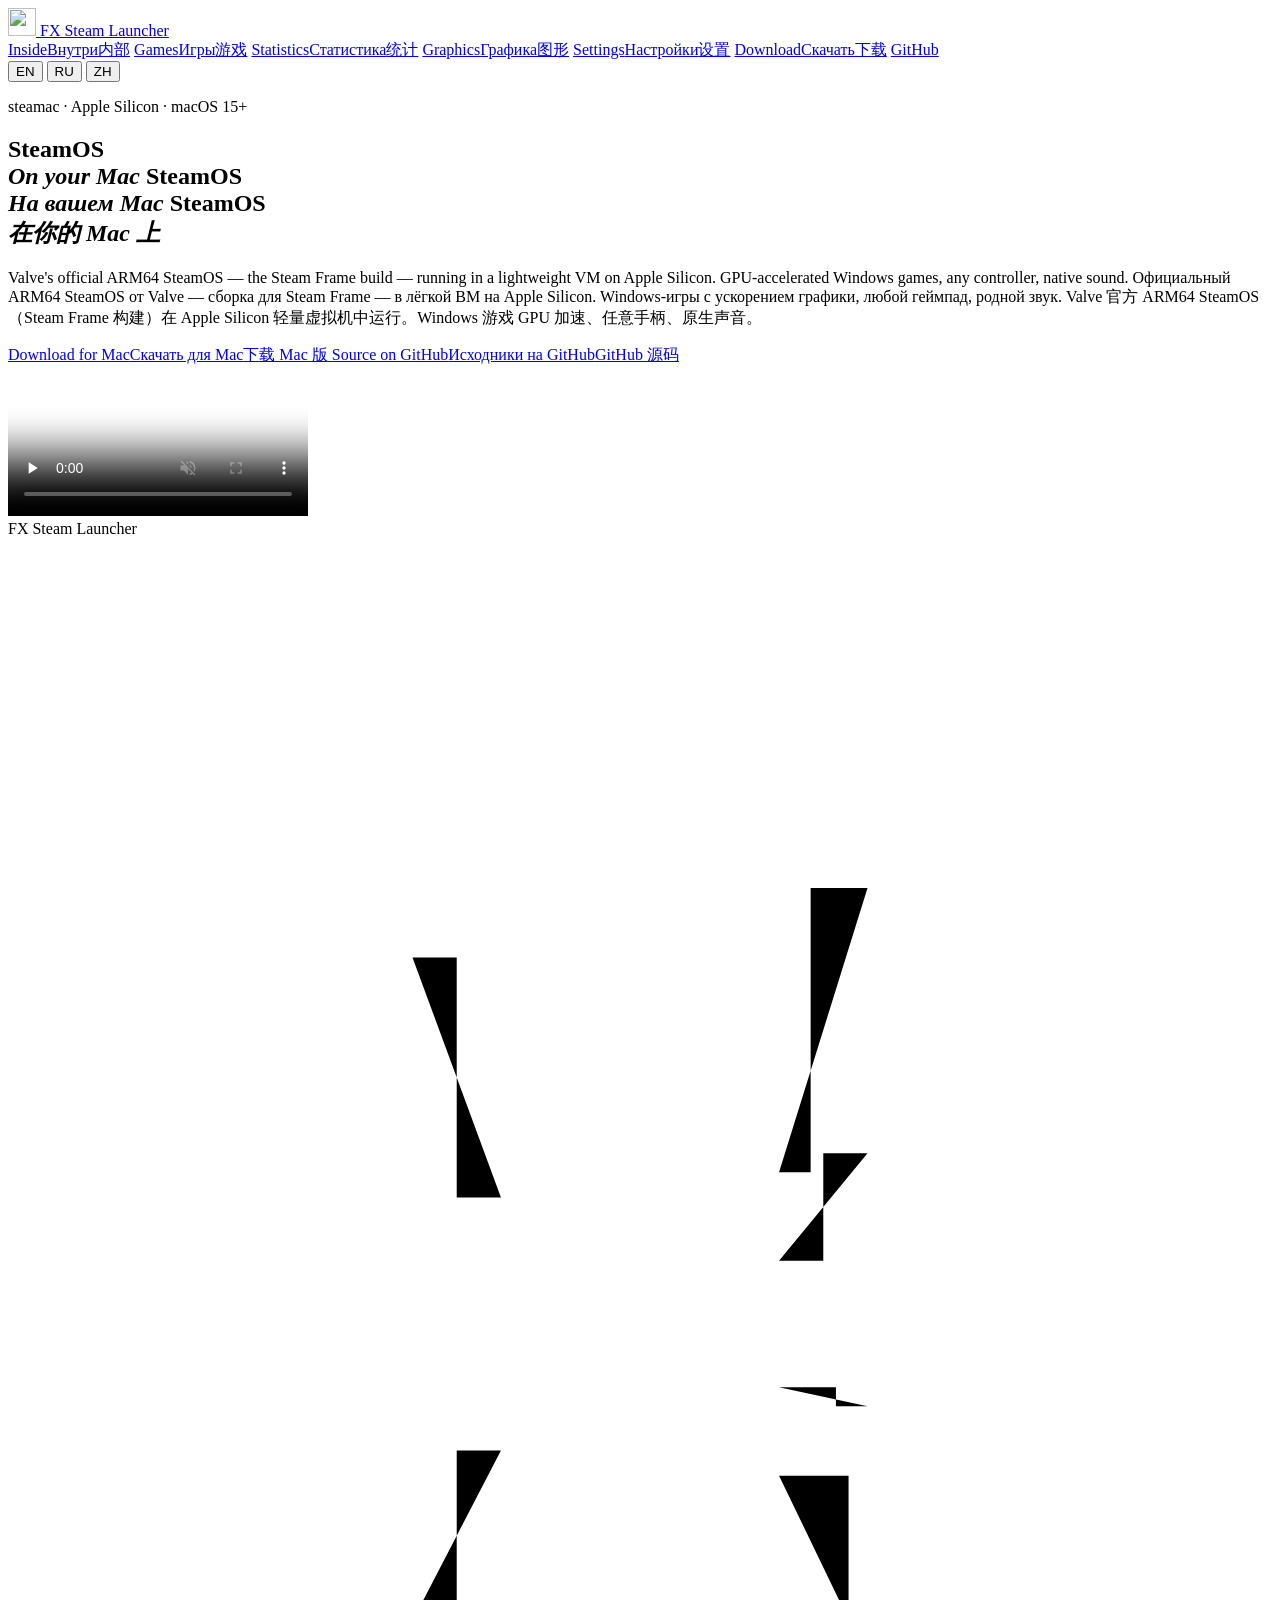
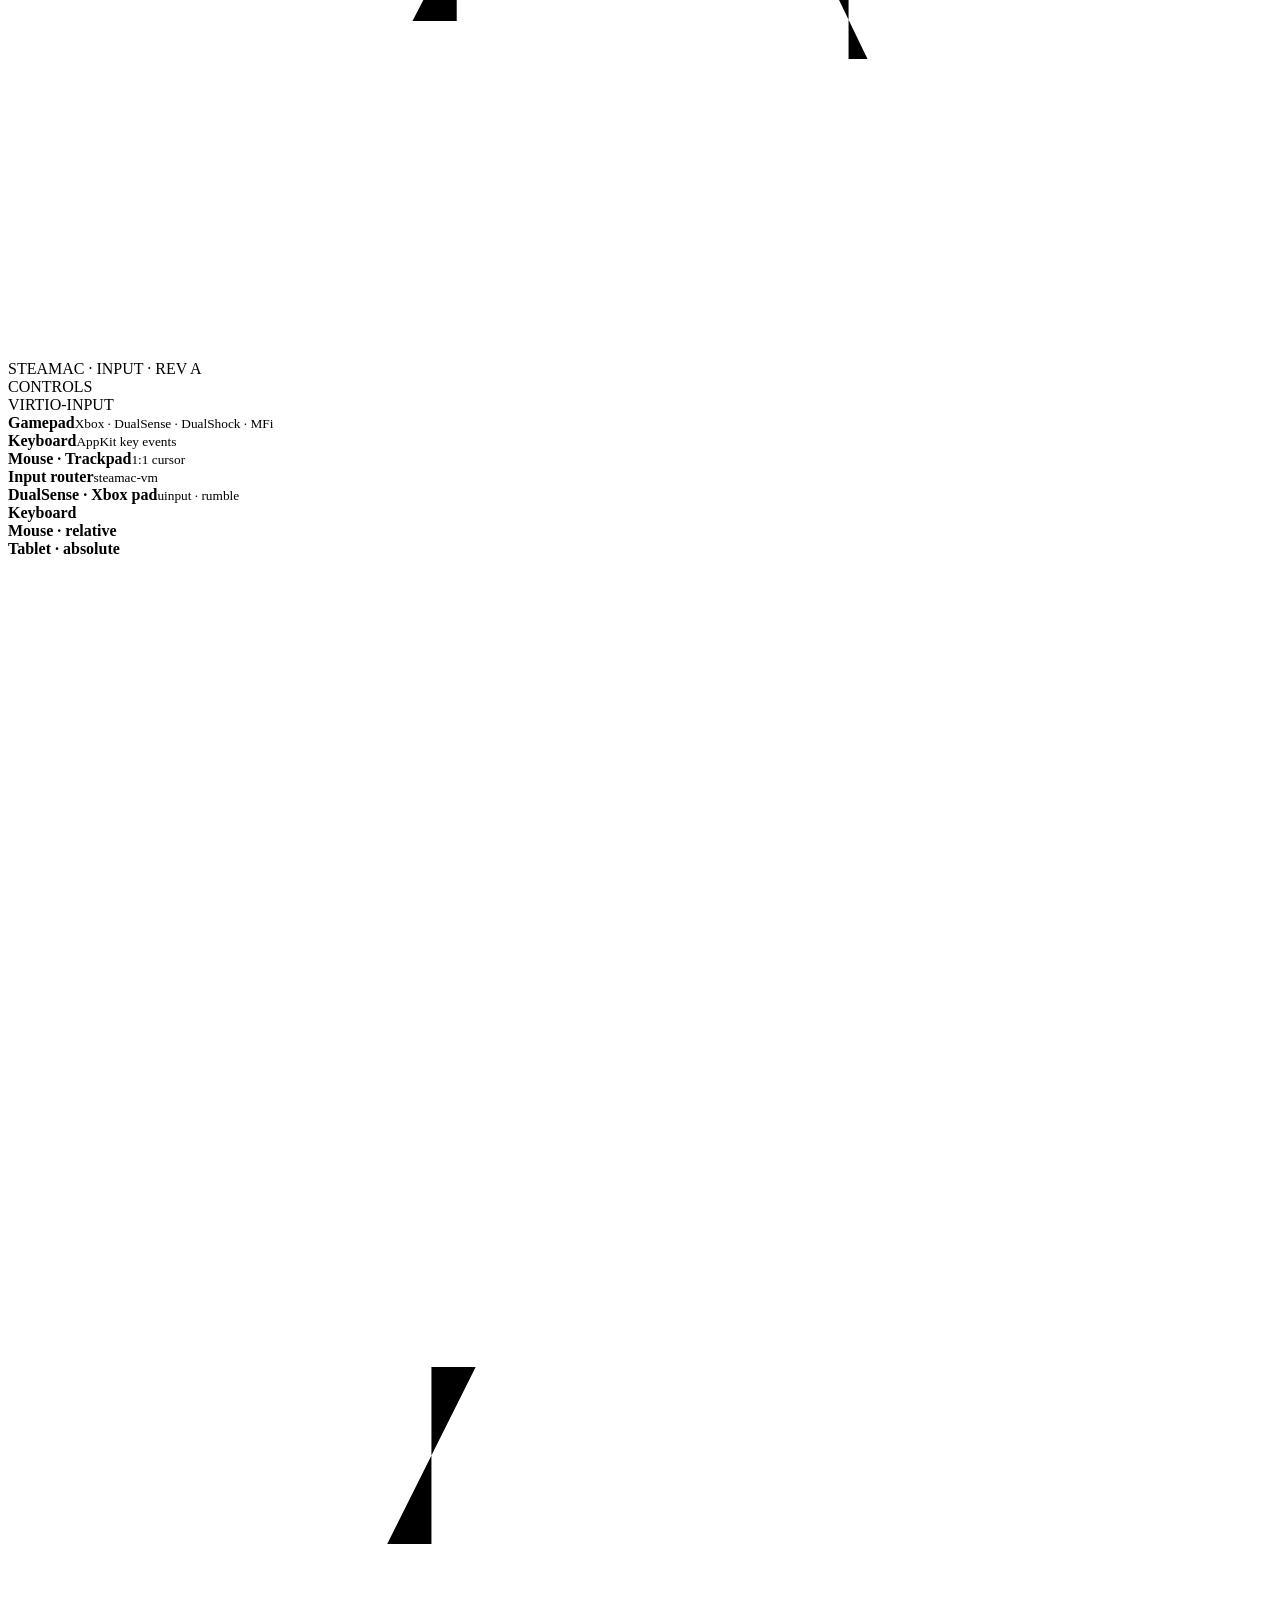
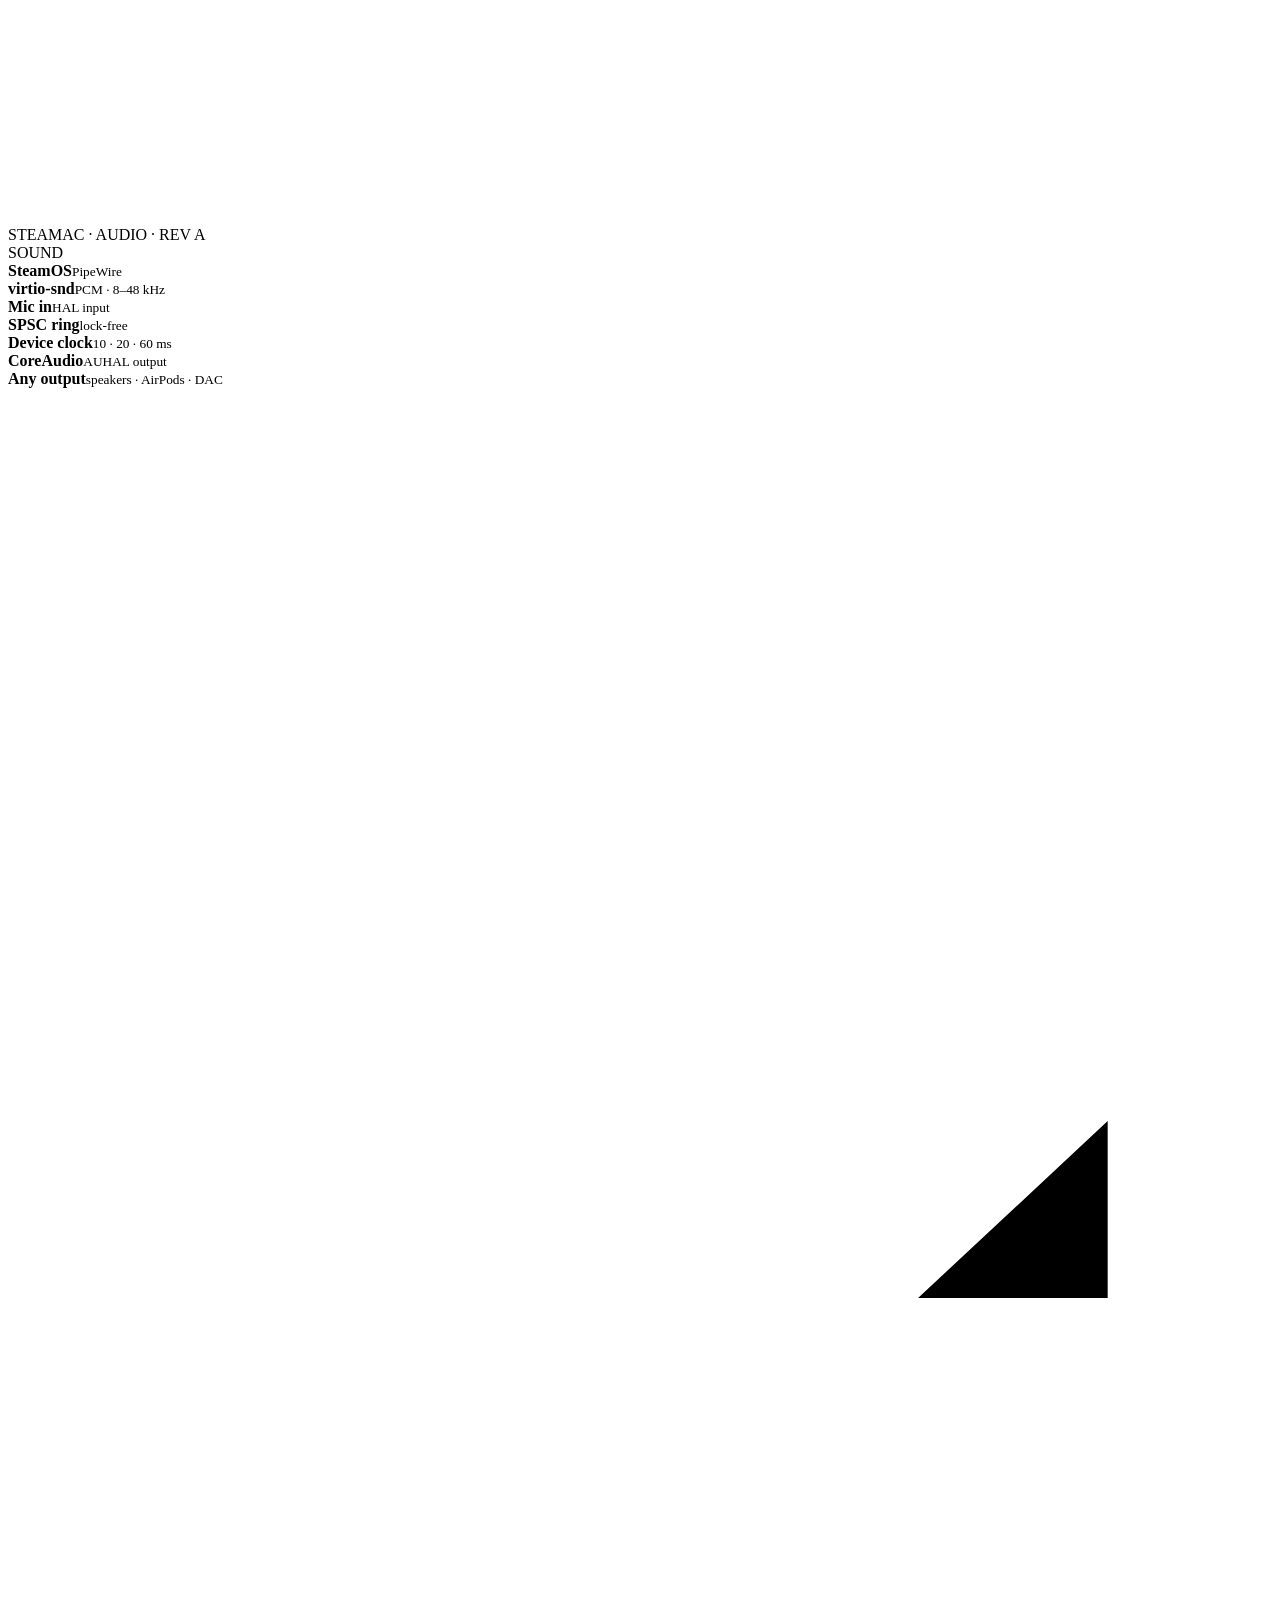
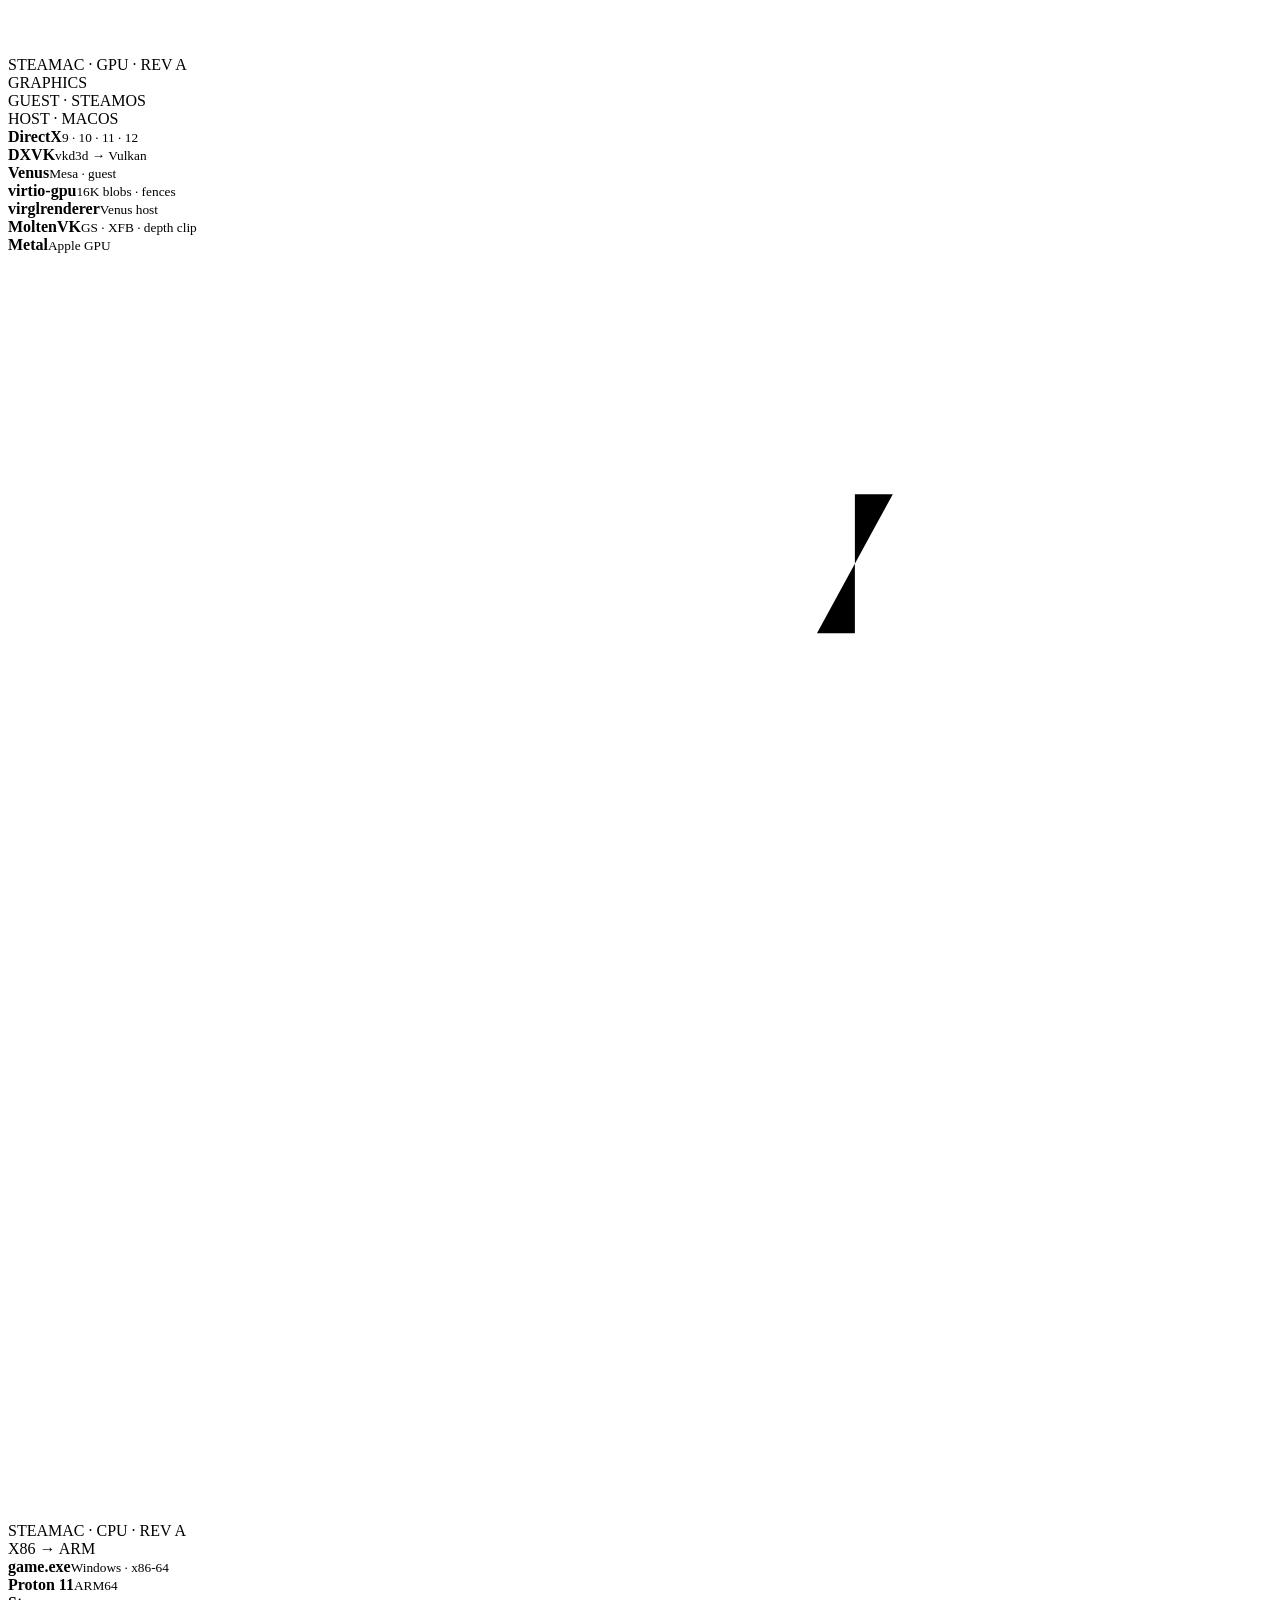
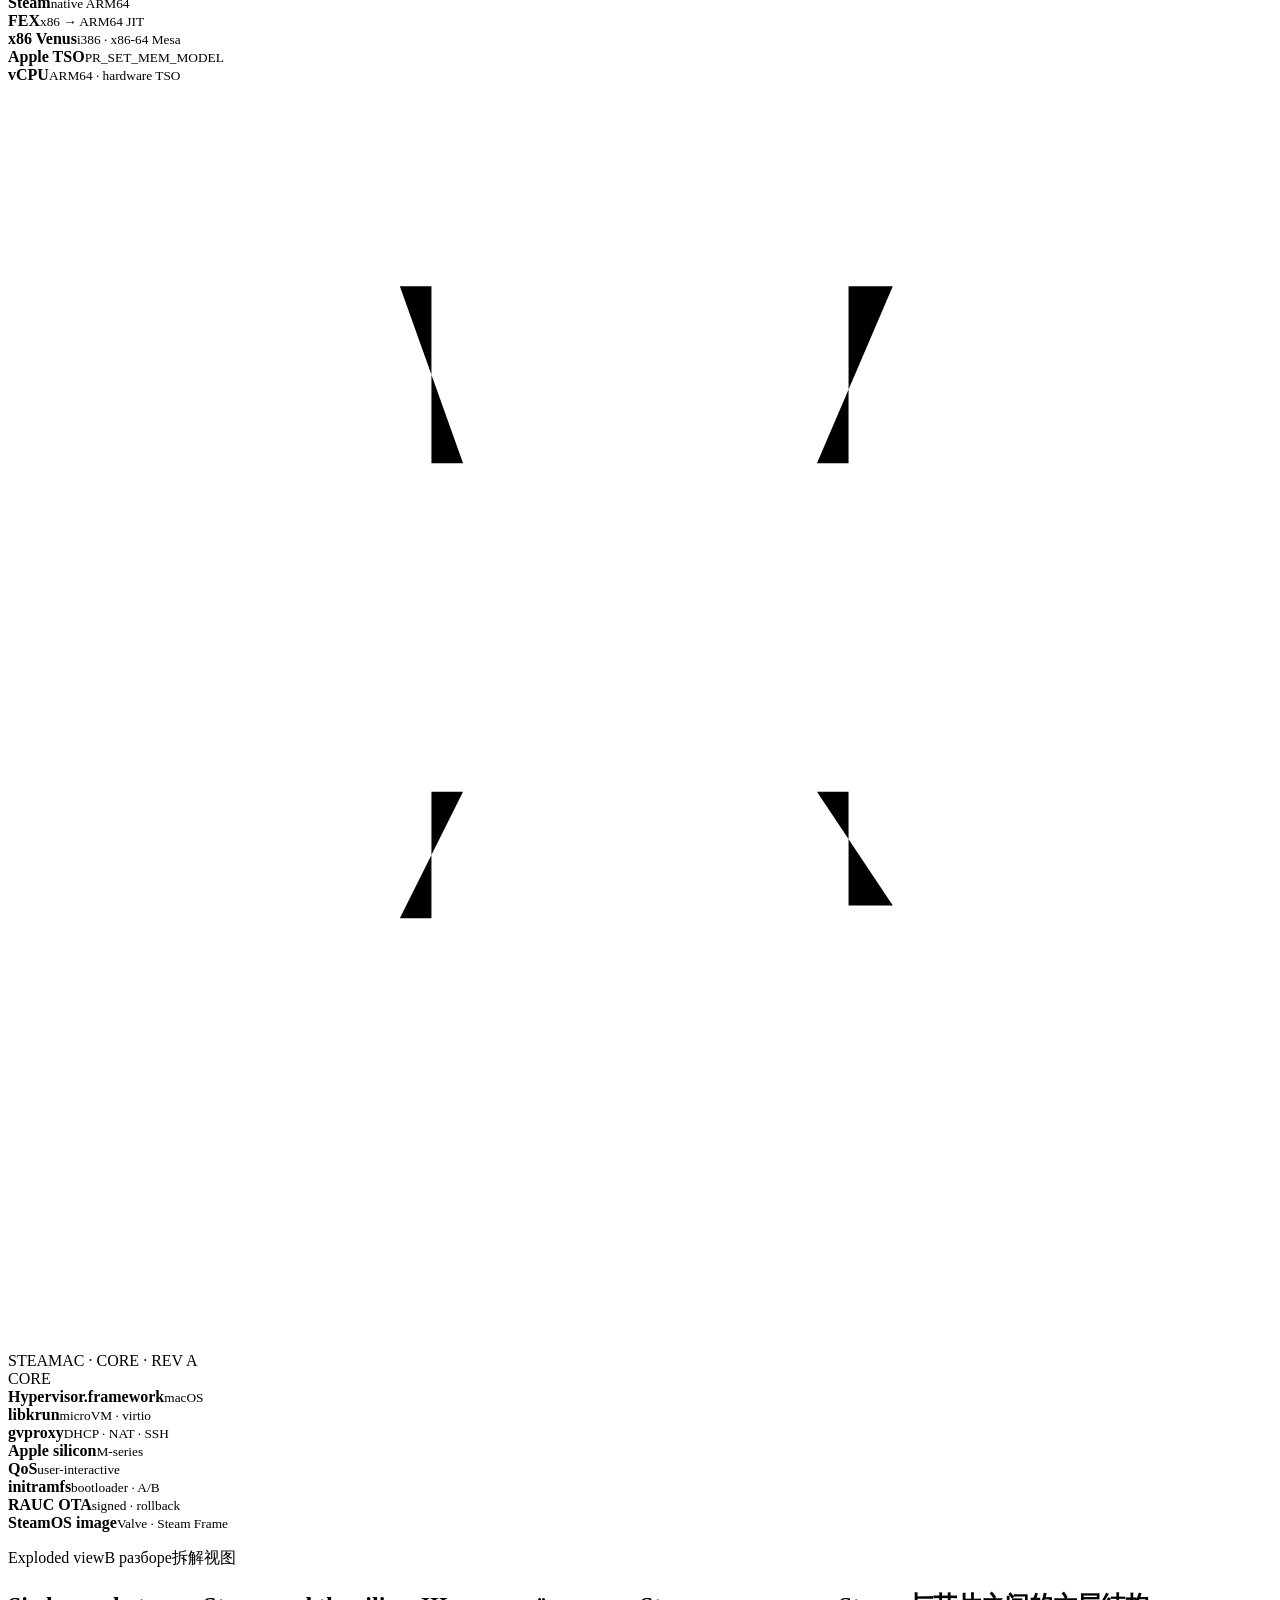
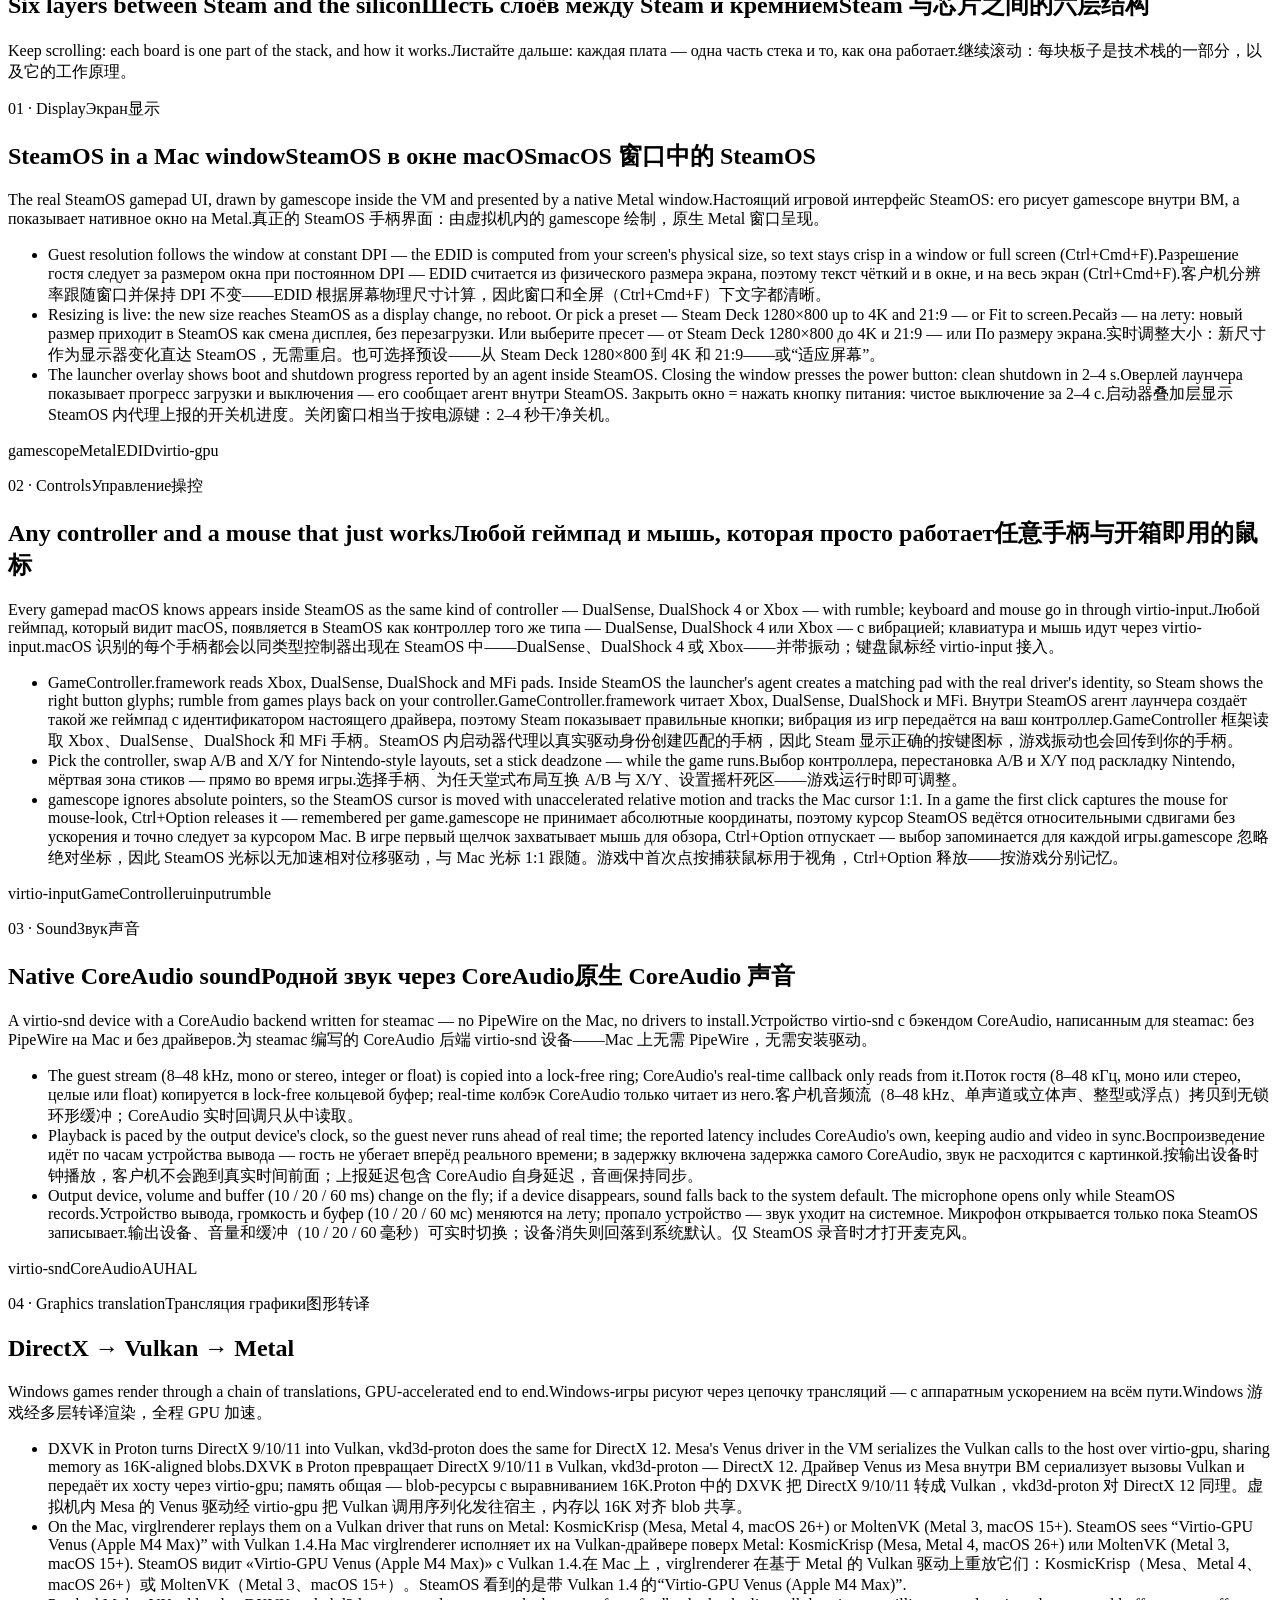
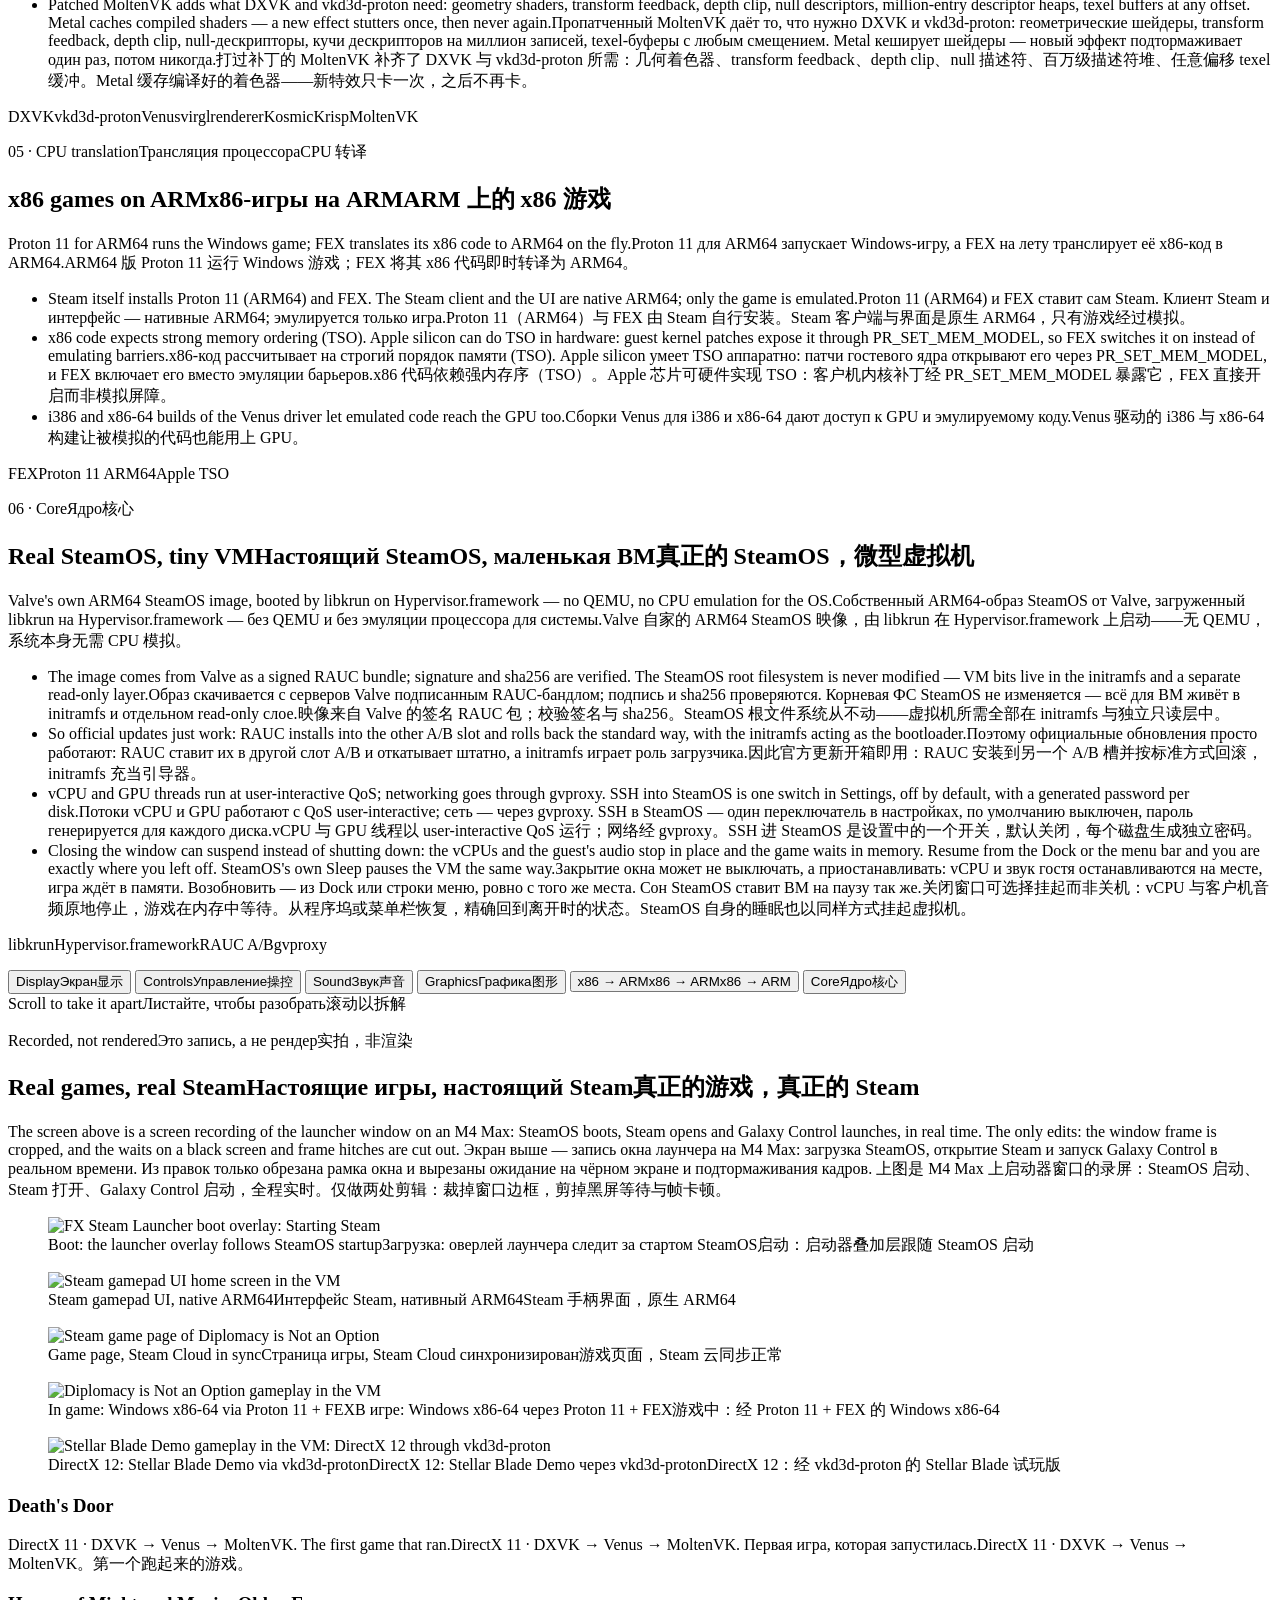
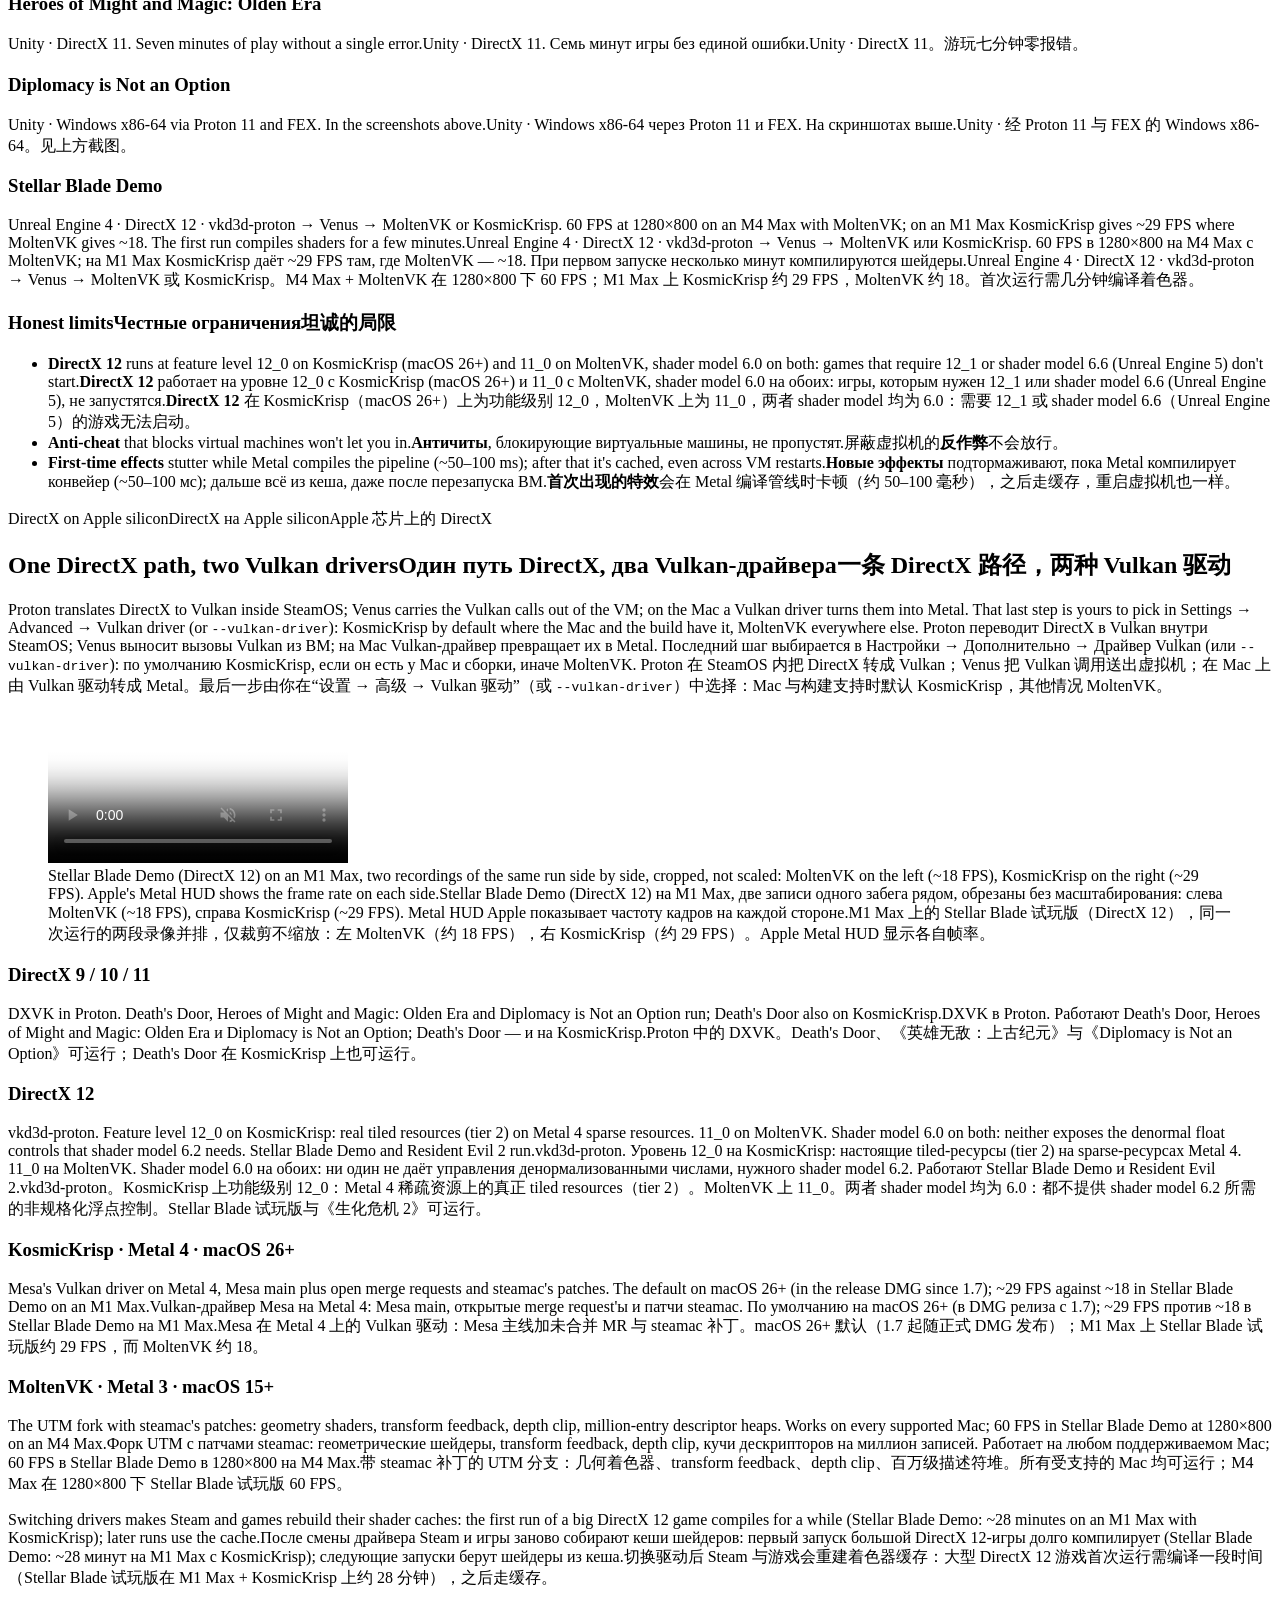
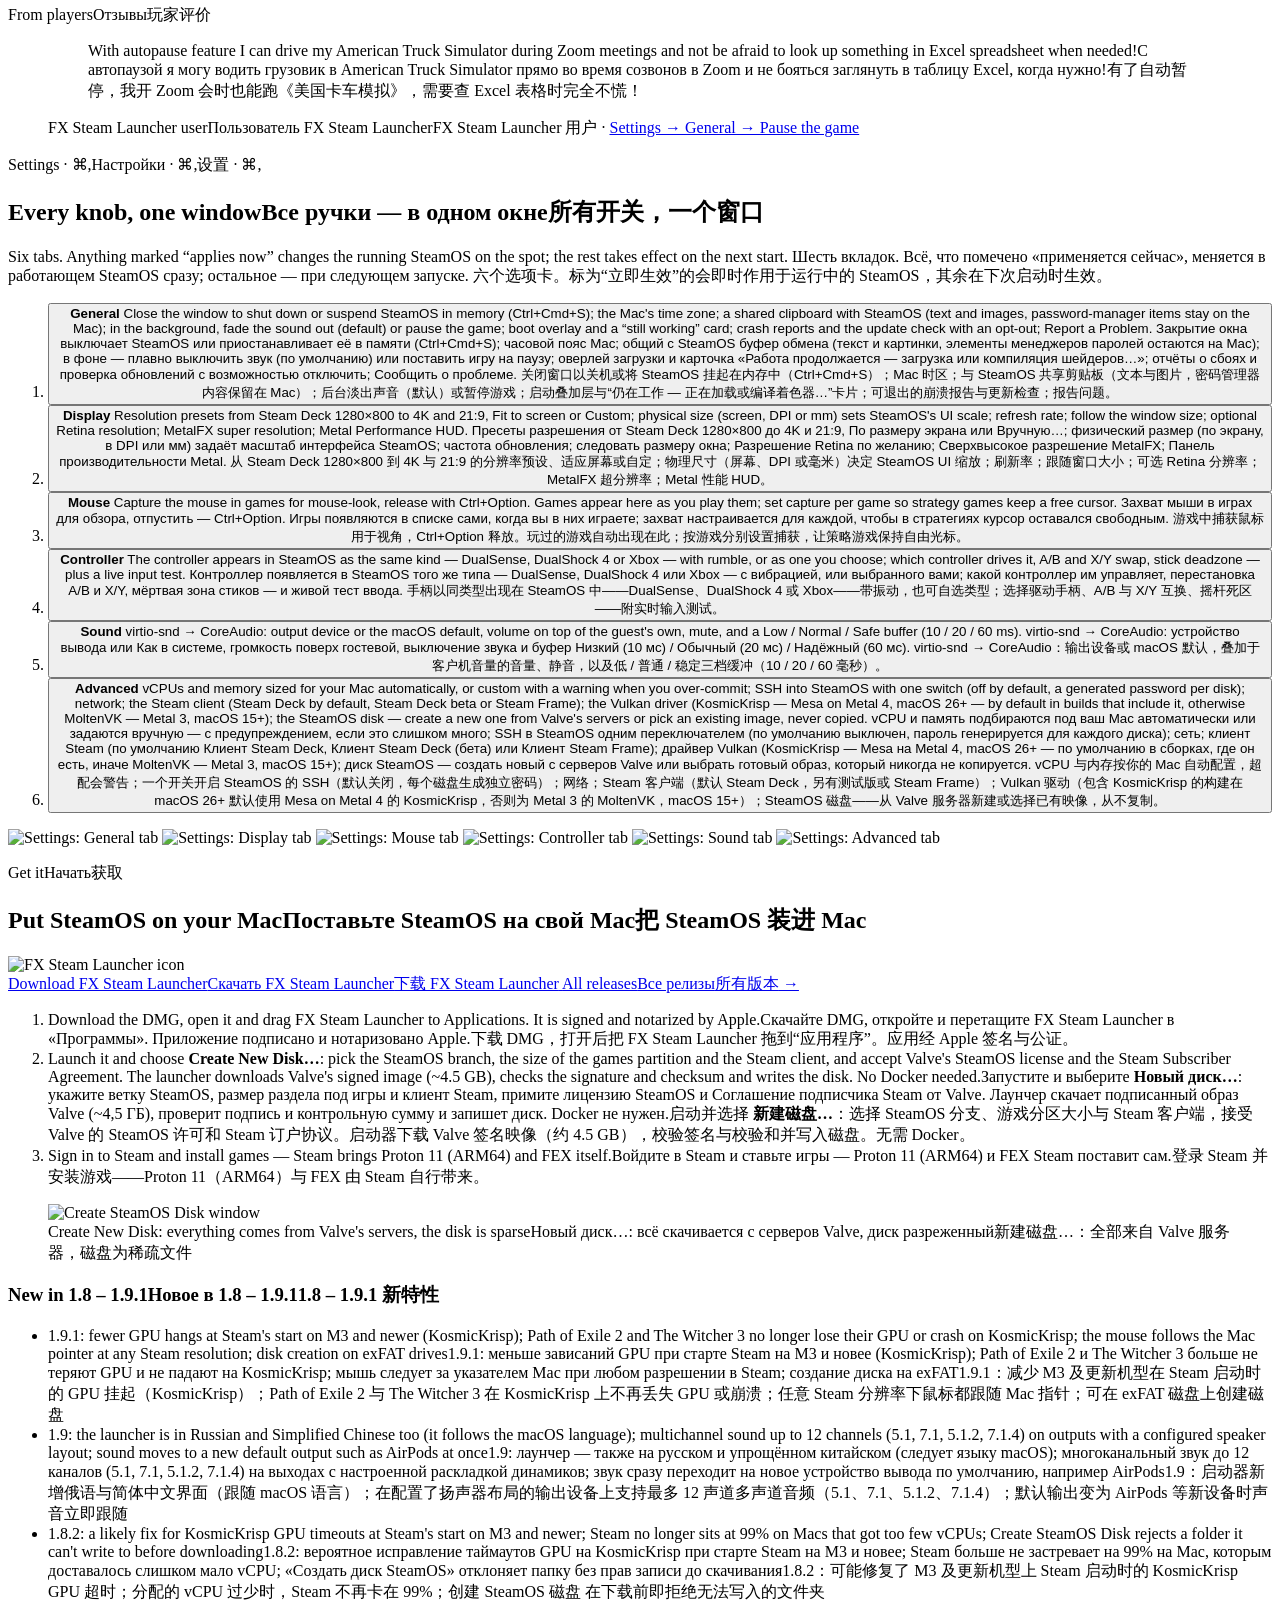
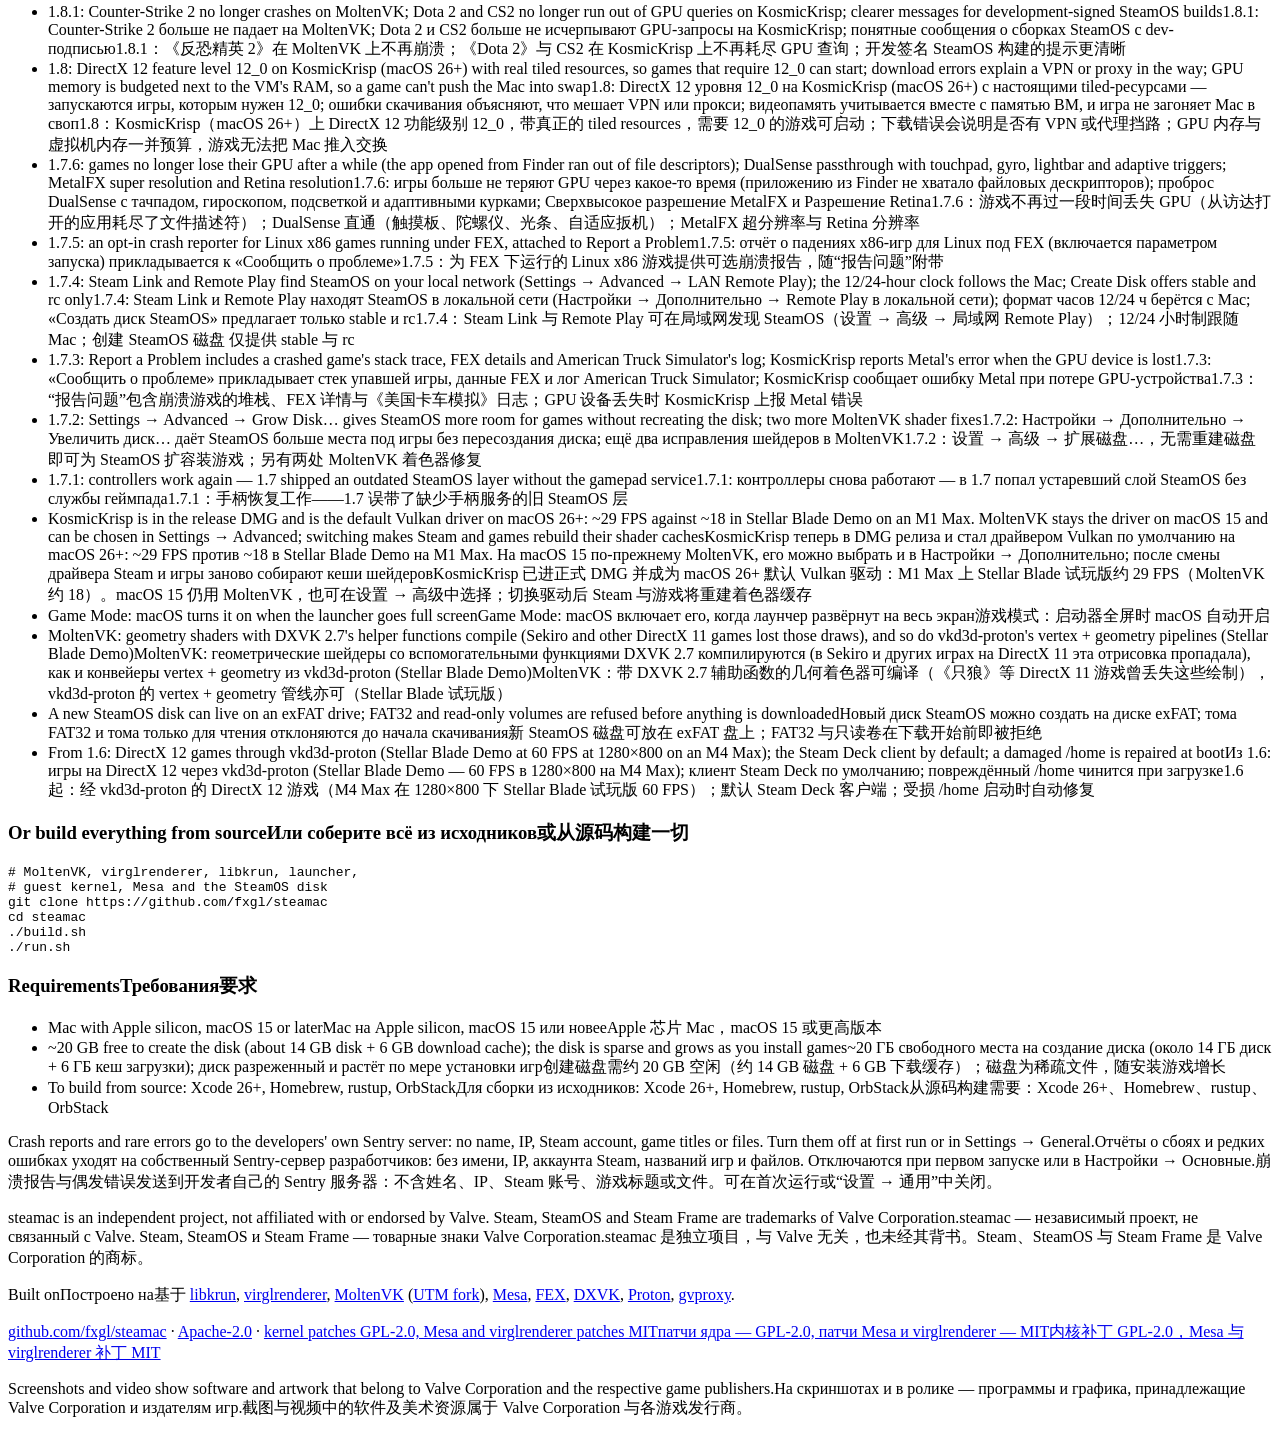
==== docs/index.html @ f89e7f50 "Game statistics (opt-in): the guest agent reports each Steam game's lifecycle (game-start / game-mem" ====
<!doctype html>
<html lang="en" data-lang="en">
<head>
<meta charset="utf-8">
<meta name="viewport" content="width=device-width, initial-scale=1">
<title>FX Steam Launcher — SteamOS on your Mac</title>
<meta name="description" content="Valve's official ARM64 SteamOS (the Steam Frame build) in a lightweight VM on Apple Silicon: GPU-accelerated Windows games, any controller, native CoreAudio sound.">
<meta property="og:type" content="website">
<meta property="og:title" content="FX Steam Launcher — SteamOS on your Mac">
<meta property="og:description" content="Valve's official ARM64 SteamOS in a lightweight VM on Apple Silicon. DirectX → Vulkan → Metal, any controller, native sound.">
<meta property="og:image" content="https://fxgl.github.io/steamac/media/og.jpg">
<meta property="og:url" content="https://fxgl.github.io/steamac/">
<meta name="twitter:card" content="summary_large_image">
<meta name="theme-color" content="#06090e">
<link rel="icon" type="image/png" href="media/icon.png">
<link rel="apple-touch-icon" href="media/icon.png">
<link rel="stylesheet" href="assets/style.css">
<script>
  (function () {
    var saved = null;
    try { saved = localStorage.getItem("lang"); } catch (e) {}
    var lang = saved || (/^zh\b/i.test(navigator.language || "") ? "zh"
      : /^ru\b/i.test(navigator.language || "") ? "ru" : "en");
    document.documentElement.dataset.lang = lang;
    document.documentElement.lang = lang;
    document.documentElement.classList.add("js");
  })();
</script>
</head>
<body>

<header class="nav">
  <a class="brand" href="#top" aria-label="FX Steam Launcher">
    <img class="brand-mark" src="media/icon.png" alt="" width="28" height="28">
    <span class="brand-name">FX Steam Launcher</span>
  </a>
  <nav class="nav-links">
    <a href="#scene"><span lang="en">Inside</span><span lang="ru">Внутри</span><span lang="zh">内部</span></a>
    <a href="#proof"><span lang="en">Games</span><span lang="ru">Игры</span><span lang="zh">游戏</span></a>
    <a href="games.html"><span lang="en">Statistics</span><span lang="ru">Статистика</span><span lang="zh">统计</span></a>
    <a href="#graphics"><span lang="en">Graphics</span><span lang="ru">Графика</span><span lang="zh">图形</span></a>
    <a href="#settings"><span lang="en">Settings</span><span lang="ru">Настройки</span><span lang="zh">设置</span></a>
    <a href="#get"><span lang="en">Download</span><span lang="ru">Скачать</span><span lang="zh">下载</span></a>
    <a href="https://github.com/fxgl/steamac" class="gh">GitHub</a>
  </nav>
  <div class="lang-switch" role="group" aria-label="Language">
    <button type="button" data-set-lang="en">EN</button>
    <button type="button" data-set-lang="ru">RU</button>
    <button type="button" data-set-lang="zh">ZH</button>
  </div>
</header>

<main id="top">

<!-- Scroll-driven scene: the running SteamOS screen tilts and splits into the layers below it. -->
<section class="scene" id="scene">
  <div class="stage">
    <div class="glow" aria-hidden="true"></div>

    <div class="hero-copy">
      <p class="kicker">steamac · Apple Silicon · macOS 15+</p>
      <h1>
        <span lang="en">SteamOS<br><em>On your Mac</em></span>
        <span lang="ru">SteamOS<br><em>На вашем Mac</em></span>
        <span lang="zh">SteamOS<br><em>在你的 Mac 上</em></span>
      </h1>
      <p class="lede">
        <span lang="en">Valve's official ARM64 SteamOS — the Steam Frame build — running in a lightweight VM on Apple Silicon. GPU-accelerated Windows games, any controller, native sound.</span>
        <span lang="ru">Официальный ARM64 SteamOS от Valve — сборка для Steam Frame — в лёгкой ВМ на Apple Silicon. Windows-игры с ускорением графики, любой геймпад, родной звук.</span>
        <span lang="zh">Valve 官方 ARM64 SteamOS（Steam Frame 构建）在 Apple Silicon 轻量虚拟机中运行。Windows 游戏 GPU 加速、任意手柄、原生声音。</span>
      </p>
      <div class="cta">
        <a class="btn btn-primary" data-dl href="https://github.com/fxgl/steamac/releases/latest">
          <span lang="en">Download for Mac</span><span lang="ru">Скачать для Mac</span><span lang="zh">下载 Mac 版</span>
          <small data-ver></small>
        </a>
        <a class="btn btn-ghost" href="https://github.com/fxgl/steamac">
          <span lang="en">Source on GitHub</span><span lang="ru">Исходники на GitHub</span><span lang="zh">GitHub 源码</span>
        </a>
      </div>
    </div>

    <div class="static-screen">
      <video controls muted loop playsinline preload="none" poster="media/poster.jpg"><source src="media/hero.mp4" type="video/mp4"></video>
    </div>

    <div class="viewport">
      <div class="rig">

        <!-- 0 · Display -->
        <div class="layer layer-screen" style="--accent:#66c0f4">
          <div class="slab">
            <div class="window">
              <div class="titlebar"><i></i><i></i><i></i><span>FX Steam Launcher</span></div>
              <video class="screen-video" autoplay muted loop playsinline preload="auto" poster="media/poster.jpg" aria-label="SteamOS booting in FX Steam Launcher, Steam opening, then the first launch of Galaxy Control">
                <source src="media/hero.mp4" type="video/mp4">
              </video>
            </div>
            <div class="dim"></div>
          </div>
          <div class="edge edge-b"></div><div class="edge edge-l"></div>
        </div>

        <!-- 1 · Controls -->
        <div class="layer" style="--accent:#4ade80">
          <div class="slab pcb">
            <svg class="traces" viewBox="0 0 100 100" preserveAspectRatio="none" aria-hidden="true">
              <path d="M32 21H35.5V40H39M32 48.5H39M32 73.5H35.5V60H39M61 38H63.5V15.5H68M61 45H64.5V36.5H68M61 55H65.5V56.5H68M61 62H66.5V76.5H68"/>
            </svg>
            <div class="silk silk-tl">STEAMAC · INPUT · REV A</div>
            <div class="silk silk-big">CONTROLS</div>
            <div class="silk" style="--x:68;--y:2">VIRTIO-INPUT</div>
            <div class="chip" style="--x:5;--y:10;--w:27;--h:22"><b>Gamepad</b><small>Xbox · DualSense · DualShock · MFi</small></div>
            <div class="chip" style="--x:5;--y:40;--w:27;--h:17"><b>Keyboard</b><small>AppKit key events</small></div>
            <div class="chip" style="--x:5;--y:65;--w:27;--h:17"><b>Mouse · Trackpad</b><small>1:1 cursor</small></div>
            <div class="chip chip-core" style="--x:39;--y:28;--w:22;--h:44"><b>Input router</b><small>steamac-vm</small></div>
            <div class="chip" style="--x:68;--y:8;--w:27;--h:15"><b>DualSense · Xbox pad</b><small>uinput · rumble</small></div>
            <div class="chip" style="--x:68;--y:30;--w:27;--h:13"><b>Keyboard</b></div>
            <div class="chip" style="--x:68;--y:50;--w:27;--h:13"><b>Mouse · relative</b></div>
            <div class="chip" style="--x:68;--y:70;--w:27;--h:13"><b>Tablet · absolute</b></div>
            <div class="dim"></div>
          </div>
          <div class="edge edge-b"></div><div class="edge edge-l"></div>
        </div>

        <!-- 2 · Sound -->
        <div class="layer" style="--accent:#c084fc">
          <div class="slab pcb">
            <svg class="traces" viewBox="0 0 100 100" preserveAspectRatio="none" aria-hidden="true">
              <path d="M17.5 30V42M30 51H37M63 46H70M82.5 24V36M82.5 56V66M30 78H33.5V64H37"/>
            </svg>
            <div class="silk silk-tl">STEAMAC · AUDIO · REV A</div>
            <div class="silk silk-big">SOUND</div>
            <div class="chip" style="--x:5;--y:12;--w:25;--h:18"><b>SteamOS</b><small>PipeWire</small></div>
            <div class="chip" style="--x:5;--y:42;--w:25;--h:18"><b>virtio-snd</b><small>PCM · 8–48 kHz</small></div>
            <div class="chip" style="--x:5;--y:70;--w:25;--h:16"><b>Mic in</b><small>HAL input</small></div>
            <div class="chip chip-core chip-ring" style="--x:37;--y:26;--w:26;--h:48"><b>SPSC ring</b><small>lock-free</small></div>
            <div class="chip" style="--x:70;--y:8;--w:25;--h:16"><b>Device clock</b><small>10 · 20 · 60 ms</small></div>
            <div class="chip" style="--x:70;--y:36;--w:25;--h:20"><b>CoreAudio</b><small>AUHAL output</small></div>
            <div class="chip" style="--x:70;--y:66;--w:25;--h:18"><b>Any output</b><small>speakers · AirPods · DAC</small></div>
            <div class="dim"></div>
          </div>
          <div class="edge edge-b"></div><div class="edge edge-l"></div>
        </div>

        <!-- 3 · Graphics translation -->
        <div class="layer" style="--accent:#fb923c">
          <div class="slab pcb">
            <svg class="traces" viewBox="0 0 100 100" preserveAspectRatio="none" aria-hidden="true">
              <path d="M24 20H30M48 20H54M72 20H78M87 58V72H72M54 72H48M30 72H24"/>
            </svg>
            <div class="silk silk-tl">STEAMAC · GPU · REV A</div>
            <div class="silk silk-big">GRAPHICS</div>
            <div class="silk" style="--x:4;--y:3">GUEST · STEAMOS</div>
            <div class="silk" style="--x:4;--y:55">HOST · MACOS</div>
            <div class="chip" style="--x:4;--y:10;--w:20;--h:20"><b>DirectX</b><small>9 · 10 · 11 · 12</small></div>
            <div class="chip" style="--x:30;--y:10;--w:18;--h:20"><b>DXVK</b><small>vkd3d → Vulkan</small></div>
            <div class="chip" style="--x:54;--y:10;--w:18;--h:20"><b>Venus</b><small>Mesa · guest</small></div>
            <div class="chip chip-core" style="--x:78;--y:10;--w:18;--h:48"><b>virtio-gpu</b><small>16K blobs · fences</small></div>
            <div class="chip" style="--x:54;--y:62;--w:18;--h:20"><b>virglrenderer</b><small>Venus host</small></div>
            <div class="chip" style="--x:30;--y:62;--w:18;--h:20"><b>MoltenVK</b><small>GS · XFB · depth clip</small></div>
            <div class="chip" style="--x:4;--y:62;--w:20;--h:20"><b>Metal</b><small>Apple GPU</small></div>
            <div class="dim"></div>
          </div>
          <div class="edge edge-b"></div><div class="edge edge-l"></div>
        </div>

        <!-- 4 · CPU translation -->
        <div class="layer" style="--accent:#fb7185">
          <div class="slab pcb">
            <svg class="traces" viewBox="0 0 100 100" preserveAspectRatio="none" aria-hidden="true">
              <path d="M16 30V44M27 53H36M64 30H67V19H70M64 50H70M50 62V72M16 74V62"/>
            </svg>
            <div class="silk silk-tl">STEAMAC · CPU · REV A</div>
            <div class="silk silk-big">X86 → ARM</div>
            <div class="chip" style="--x:5;--y:12;--w:22;--h:18"><b>game.exe</b><small>Windows · x86-64</small></div>
            <div class="chip" style="--x:5;--y:44;--w:22;--h:18"><b>Proton 11</b><small>ARM64</small></div>
            <div class="chip" style="--x:5;--y:74;--w:22;--h:13"><b>Steam</b><small>native ARM64</small></div>
            <div class="chip chip-core" style="--x:36;--y:20;--w:28;--h:42"><b>FEX</b><small>x86 → ARM64 JIT</small></div>
            <div class="chip" style="--x:36;--y:72;--w:28;--h:14"><b>x86 Venus</b><small>i386 · x86-64 Mesa</small></div>
            <div class="chip" style="--x:70;--y:10;--w:25;--h:18"><b>Apple TSO</b><small>PR_SET_MEM_MODEL</small></div>
            <div class="chip" style="--x:70;--y:40;--w:25;--h:20"><b>vCPU</b><small>ARM64 · hardware TSO</small></div>
            <div class="dim"></div>
          </div>
          <div class="edge edge-b"></div><div class="edge edge-l"></div>
        </div>

        <!-- 5 · Core -->
        <div class="layer" style="--accent:#22d3ee">
          <div class="slab pcb">
            <svg class="traces" viewBox="0 0 100 100" preserveAspectRatio="none" aria-hidden="true">
              <path d="M31 16H33.5V30H36M31 40H36M31 66H33.5V56H36M64 30H66.5V16H70M64 40H70M64 56H66.5V65H70M50 66V74"/>
            </svg>
            <div class="silk silk-tl">STEAMAC · CORE · REV A</div>
            <div class="silk silk-big">CORE</div>
            <div class="chip" style="--x:5;--y:8;--w:26;--h:16"><b>Hypervisor.framework</b><small>macOS</small></div>
            <div class="chip" style="--x:5;--y:32;--w:26;--h:16"><b>libkrun</b><small>microVM · virtio</small></div>
            <div class="chip" style="--x:5;--y:58;--w:26;--h:16"><b>gvproxy</b><small>DHCP · NAT · SSH</small></div>
            <div class="chip chip-core chip-soc" style="--x:36;--y:22;--w:28;--h:44"><b>Apple silicon</b><small>M-series</small></div>
            <div class="chip" style="--x:36;--y:74;--w:28;--h:12"><b>QoS</b><small>user-interactive</small></div>
            <div class="chip" style="--x:70;--y:8;--w:25;--h:16"><b>initramfs</b><small>bootloader · A/B</small></div>
            <div class="chip" style="--x:70;--y:32;--w:25;--h:16"><b>RAUC OTA</b><small>signed · rollback</small></div>
            <div class="chip" style="--x:70;--y:56;--w:25;--h:18"><b>SteamOS image</b><small>Valve · Steam Frame</small></div>
            <div class="dim"></div>
          </div>
          <div class="edge edge-b"></div><div class="edge edge-l"></div>
        </div>

      </div>
    </div>

    <!-- Feature panel: one article per layer, shown while that layer is pulled out. -->
    <aside class="panel" aria-live="polite">
      <article class="info" data-i="-1">
        <p class="info-kicker"><span lang="en">Exploded view</span><span lang="ru">В разборе</span><span lang="zh">拆解视图</span></p>
        <h2><span lang="en">Six layers between Steam and the silicon</span><span lang="ru">Шесть слоёв между Steam и кремнием</span><span lang="zh">Steam 与芯片之间的六层结构</span></h2>
        <p><span lang="en">Keep scrolling: each board is one part of the stack, and how it works.</span><span lang="ru">Листайте дальше: каждая плата — одна часть стека и то, как она работает.</span><span lang="zh">继续滚动：每块板子是技术栈的一部分，以及它的工作原理。</span></p>
      </article>

      <article class="info" data-i="0" style="--accent:#66c0f4">
        <p class="info-kicker">01 · <span lang="en">Display</span><span lang="ru">Экран</span><span lang="zh">显示</span></p>
        <h2><span lang="en">SteamOS in a Mac window</span><span lang="ru">SteamOS в окне macOS</span><span lang="zh">macOS 窗口中的 SteamOS</span></h2>
        <p class="info-lede"><span lang="en">The real SteamOS gamepad UI, drawn by gamescope inside the VM and presented by a native Metal window.</span><span lang="ru">Настоящий игровой интерфейс SteamOS: его рисует gamescope внутри ВМ, а показывает нативное окно на Metal.</span><span lang="zh">真正的 SteamOS 手柄界面：由虚拟机内的 gamescope 绘制，原生 Metal 窗口呈现。</span></p>
        <ul>
          <li><span lang="en">Guest resolution follows the window at constant DPI — the EDID is computed from your screen's physical size, so text stays crisp in a window or full screen (Ctrl+Cmd+F).</span><span lang="ru">Разрешение гостя следует за размером окна при постоянном DPI — EDID считается из физического размера экрана, поэтому текст чёткий и в окне, и на весь экран (Ctrl+Cmd+F).</span><span lang="zh">客户机分辨率跟随窗口并保持 DPI 不变——EDID 根据屏幕物理尺寸计算，因此窗口和全屏（Ctrl+Cmd+F）下文字都清晰。</span></li>
          <li><span lang="en">Resizing is live: the new size reaches SteamOS as a display change, no reboot. Or pick a preset — Steam Deck 1280×800 up to 4K and 21:9 — or Fit to screen.</span><span lang="ru">Ресайз — на лету: новый размер приходит в SteamOS как смена дисплея, без перезагрузки. Или выберите пресет — от Steam Deck 1280×800 до 4K и 21:9 — или По размеру экрана.</span><span lang="zh">实时调整大小：新尺寸作为显示器变化直达 SteamOS，无需重启。也可选择预设——从 Steam Deck 1280×800 到 4K 和 21:9——或“适应屏幕”。</span></li>
          <li><span lang="en">The launcher overlay shows boot and shutdown progress reported by an agent inside SteamOS. Closing the window presses the power button: clean shutdown in 2–4 s.</span><span lang="ru">Оверлей лаунчера показывает прогресс загрузки и выключения — его сообщает агент внутри SteamOS. Закрыть окно = нажать кнопку питания: чистое выключение за 2–4 с.</span><span lang="zh">启动器叠加层显示 SteamOS 内代理上报的开关机进度。关闭窗口相当于按电源键：2–4 秒干净关机。</span></li>
        </ul>
        <p class="tags"><span>gamescope</span><span>Metal</span><span>EDID</span><span>virtio-gpu</span></p>
      </article>

      <article class="info" data-i="1" style="--accent:#4ade80">
        <p class="info-kicker">02 · <span lang="en">Controls</span><span lang="ru">Управление</span><span lang="zh">操控</span></p>
        <h2><span lang="en">Any controller and a mouse that just works</span><span lang="ru">Любой геймпад и мышь, которая просто работает</span><span lang="zh">任意手柄与开箱即用的鼠标</span></h2>
        <p class="info-lede"><span lang="en">Every gamepad macOS knows appears inside SteamOS as the same kind of controller — DualSense, DualShock 4 or Xbox — with rumble; keyboard and mouse go in through virtio-input.</span><span lang="ru">Любой геймпад, который видит macOS, появляется в SteamOS как контроллер того же типа — DualSense, DualShock 4 или Xbox — с вибрацией; клавиатура и мышь идут через virtio-input.</span><span lang="zh">macOS 识别的每个手柄都会以同类型控制器出现在 SteamOS 中——DualSense、DualShock 4 或 Xbox——并带振动；键盘鼠标经 virtio-input 接入。</span></p>
        <ul>
          <li><span lang="en">GameController.framework reads Xbox, DualSense, DualShock and MFi pads. Inside SteamOS the launcher's agent creates a matching pad with the real driver's identity, so Steam shows the right button glyphs; rumble from games plays back on your controller.</span><span lang="ru">GameController.framework читает Xbox, DualSense, DualShock и MFi. Внутри SteamOS агент лаунчера создаёт такой же геймпад с идентификатором настоящего драйвера, поэтому Steam показывает правильные кнопки; вибрация из игр передаётся на ваш контроллер.</span><span lang="zh">GameController 框架读取 Xbox、DualSense、DualShock 和 MFi 手柄。SteamOS 内启动器代理以真实驱动身份创建匹配的手柄，因此 Steam 显示正确的按键图标，游戏振动也会回传到你的手柄。</span></li>
          <li><span lang="en">Pick the controller, swap A/B and X/Y for Nintendo-style layouts, set a stick deadzone — while the game runs.</span><span lang="ru">Выбор контроллера, перестановка A/B и X/Y под раскладку Nintendo, мёртвая зона стиков — прямо во время игры.</span><span lang="zh">选择手柄、为任天堂式布局互换 A/B 与 X/Y、设置摇杆死区——游戏运行时即可调整。</span></li>
          <li><span lang="en">gamescope ignores absolute pointers, so the SteamOS cursor is moved with unaccelerated relative motion and tracks the Mac cursor 1:1. In a game the first click captures the mouse for mouse-look, Ctrl+Option releases it — remembered per game.</span><span lang="ru">gamescope не принимает абсолютные координаты, поэтому курсор SteamOS ведётся относительными сдвигами без ускорения и точно следует за курсором Mac. В игре первый щелчок захватывает мышь для обзора, Ctrl+Option отпускает — выбор запоминается для каждой игры.</span><span lang="zh">gamescope 忽略绝对坐标，因此 SteamOS 光标以无加速相对位移驱动，与 Mac 光标 1:1 跟随。游戏中首次点按捕获鼠标用于视角，Ctrl+Option 释放——按游戏分别记忆。</span></li>
        </ul>
        <p class="tags"><span>virtio-input</span><span>GameController</span><span>uinput</span><span>rumble</span></p>
      </article>

      <article class="info" data-i="2" style="--accent:#c084fc">
        <p class="info-kicker">03 · <span lang="en">Sound</span><span lang="ru">Звук</span><span lang="zh">声音</span></p>
        <h2><span lang="en">Native CoreAudio sound</span><span lang="ru">Родной звук через CoreAudio</span><span lang="zh">原生 CoreAudio 声音</span></h2>
        <p class="info-lede"><span lang="en">A virtio-snd device with a CoreAudio backend written for steamac — no PipeWire on the Mac, no drivers to install.</span><span lang="ru">Устройство virtio-snd с бэкендом CoreAudio, написанным для steamac: без PipeWire на Mac и без драйверов.</span><span lang="zh">为 steamac 编写的 CoreAudio 后端 virtio-snd 设备——Mac 上无需 PipeWire，无需安装驱动。</span></p>
        <ul>
          <li><span lang="en">The guest stream (8–48 kHz, mono or stereo, integer or float) is copied into a lock-free ring; CoreAudio's real-time callback only reads from it.</span><span lang="ru">Поток гостя (8–48 кГц, моно или стерео, целые или float) копируется в lock-free кольцевой буфер; real-time колбэк CoreAudio только читает из него.</span><span lang="zh">客户机音频流（8–48 kHz、单声道或立体声、整型或浮点）拷贝到无锁环形缓冲；CoreAudio 实时回调只从中读取。</span></li>
          <li><span lang="en">Playback is paced by the output device's clock, so the guest never runs ahead of real time; the reported latency includes CoreAudio's own, keeping audio and video in sync.</span><span lang="ru">Воспроизведение идёт по часам устройства вывода — гость не убегает вперёд реального времени; в задержку включена задержка самого CoreAudio, звук не расходится с картинкой.</span><span lang="zh">按输出设备时钟播放，客户机不会跑到真实时间前面；上报延迟包含 CoreAudio 自身延迟，音画保持同步。</span></li>
          <li><span lang="en">Output device, volume and buffer (10 / 20 / 60 ms) change on the fly; if a device disappears, sound falls back to the system default. The microphone opens only while SteamOS records.</span><span lang="ru">Устройство вывода, громкость и буфер (10 / 20 / 60 мс) меняются на лету; пропало устройство — звук уходит на системное. Микрофон открывается только пока SteamOS записывает.</span><span lang="zh">输出设备、音量和缓冲（10 / 20 / 60 毫秒）可实时切换；设备消失则回落到系统默认。仅 SteamOS 录音时才打开麦克风。</span></li>
        </ul>
        <p class="tags"><span>virtio-snd</span><span>CoreAudio</span><span>AUHAL</span></p>
      </article>

      <article class="info" data-i="3" style="--accent:#fb923c">
        <p class="info-kicker">04 · <span lang="en">Graphics translation</span><span lang="ru">Трансляция графики</span><span lang="zh">图形转译</span></p>
        <h2>DirectX → Vulkan → Metal</h2>
        <p class="info-lede"><span lang="en">Windows games render through a chain of translations, GPU-accelerated end to end.</span><span lang="ru">Windows-игры рисуют через цепочку трансляций — с аппаратным ускорением на всём пути.</span><span lang="zh">Windows 游戏经多层转译渲染，全程 GPU 加速。</span></p>
        <ul>
          <li><span lang="en">DXVK in Proton turns DirectX 9/10/11 into Vulkan, vkd3d-proton does the same for DirectX 12. Mesa's Venus driver in the VM serializes the Vulkan calls to the host over virtio-gpu, sharing memory as 16K-aligned blobs.</span><span lang="ru">DXVK в Proton превращает DirectX 9/10/11 в Vulkan, vkd3d-proton — DirectX 12. Драйвер Venus из Mesa внутри ВМ сериализует вызовы Vulkan и передаёт их хосту через virtio-gpu; память общая — blob-ресурсы с выравниванием 16K.</span><span lang="zh">Proton 中的 DXVK 把 DirectX 9/10/11 转成 Vulkan，vkd3d-proton 对 DirectX 12 同理。虚拟机内 Mesa 的 Venus 驱动经 virtio-gpu 把 Vulkan 调用序列化发往宿主，内存以 16K 对齐 blob 共享。</span></li>
          <li><span lang="en">On the Mac, virglrenderer replays them on a Vulkan driver that runs on Metal: KosmicKrisp (Mesa, Metal 4, macOS 26+) or MoltenVK (Metal 3, macOS 15+). SteamOS sees “Virtio-GPU Venus (Apple M4 Max)” with Vulkan 1.4.</span><span lang="ru">На Mac virglrenderer исполняет их на Vulkan-драйвере поверх Metal: KosmicKrisp (Mesa, Metal 4, macOS 26+) или MoltenVK (Metal 3, macOS 15+). SteamOS видит «Virtio-GPU Venus (Apple M4 Max)» с Vulkan 1.4.</span><span lang="zh">在 Mac 上，virglrenderer 在基于 Metal 的 Vulkan 驱动上重放它们：KosmicKrisp（Mesa、Metal 4、macOS 26+）或 MoltenVK（Metal 3、macOS 15+）。SteamOS 看到的是带 Vulkan 1.4 的“Virtio-GPU Venus (Apple M4 Max)”.</span></li>
          <li><span lang="en">Patched MoltenVK adds what DXVK and vkd3d-proton need: geometry shaders, transform feedback, depth clip, null descriptors, million-entry descriptor heaps, texel buffers at any offset. Metal caches compiled shaders — a new effect stutters once, then never again.</span><span lang="ru">Пропатченный MoltenVK даёт то, что нужно DXVK и vkd3d-proton: геометрические шейдеры, transform feedback, depth clip, null-дескрипторы, кучи дескрипторов на миллион записей, texel-буферы с любым смещением. Metal кеширует шейдеры — новый эффект подтормаживает один раз, потом никогда.</span><span lang="zh">打过补丁的 MoltenVK 补齐了 DXVK 与 vkd3d-proton 所需：几何着色器、transform feedback、depth clip、null 描述符、百万级描述符堆、任意偏移 texel 缓冲。Metal 缓存编译好的着色器——新特效只卡一次，之后不再卡。</span></li>
        </ul>
        <p class="tags"><span>DXVK</span><span>vkd3d-proton</span><span>Venus</span><span>virglrenderer</span><span>KosmicKrisp</span><span>MoltenVK</span></p>
      </article>

      <article class="info" data-i="4" style="--accent:#fb7185">
        <p class="info-kicker">05 · <span lang="en">CPU translation</span><span lang="ru">Трансляция процессора</span><span lang="zh">CPU 转译</span></p>
        <h2><span lang="en">x86 games on ARM</span><span lang="ru">x86-игры на ARM</span><span lang="zh">ARM 上的 x86 游戏</span></h2>
        <p class="info-lede"><span lang="en">Proton 11 for ARM64 runs the Windows game; FEX translates its x86 code to ARM64 on the fly.</span><span lang="ru">Proton 11 для ARM64 запускает Windows-игру, а FEX на лету транслирует её x86-код в ARM64.</span><span lang="zh">ARM64 版 Proton 11 运行 Windows 游戏；FEX 将其 x86 代码即时转译为 ARM64。</span></p>
        <ul>
          <li><span lang="en">Steam itself installs Proton 11 (ARM64) and FEX. The Steam client and the UI are native ARM64; only the game is emulated.</span><span lang="ru">Proton 11 (ARM64) и FEX ставит сам Steam. Клиент Steam и интерфейс — нативные ARM64; эмулируется только игра.</span><span lang="zh">Proton 11（ARM64）与 FEX 由 Steam 自行安装。Steam 客户端与界面是原生 ARM64，只有游戏经过模拟。</span></li>
          <li><span lang="en">x86 code expects strong memory ordering (TSO). Apple silicon can do TSO in hardware: guest kernel patches expose it through PR_SET_MEM_MODEL, so FEX switches it on instead of emulating barriers.</span><span lang="ru">x86-код рассчитывает на строгий порядок памяти (TSO). Apple silicon умеет TSO аппаратно: патчи гостевого ядра открывают его через PR_SET_MEM_MODEL, и FEX включает его вместо эмуляции барьеров.</span><span lang="zh">x86 代码依赖强内存序（TSO）。Apple 芯片可硬件实现 TSO：客户机内核补丁经 PR_SET_MEM_MODEL 暴露它，FEX 直接开启而非模拟屏障。</span></li>
          <li><span lang="en">i386 and x86-64 builds of the Venus driver let emulated code reach the GPU too.</span><span lang="ru">Сборки Venus для i386 и x86-64 дают доступ к GPU и эмулируемому коду.</span><span lang="zh">Venus 驱动的 i386 与 x86-64 构建让被模拟的代码也能用上 GPU。</span></li>
        </ul>
        <p class="tags"><span>FEX</span><span>Proton 11 ARM64</span><span>Apple TSO</span></p>
      </article>

      <article class="info" data-i="5" style="--accent:#22d3ee">
        <p class="info-kicker">06 · <span lang="en">Core</span><span lang="ru">Ядро</span><span lang="zh">核心</span></p>
        <h2><span lang="en">Real SteamOS, tiny VM</span><span lang="ru">Настоящий SteamOS, маленькая ВМ</span><span lang="zh">真正的 SteamOS，微型虚拟机</span></h2>
        <p class="info-lede"><span lang="en">Valve's own ARM64 SteamOS image, booted by libkrun on Hypervisor.framework — no QEMU, no CPU emulation for the OS.</span><span lang="ru">Собственный ARM64-образ SteamOS от Valve, загруженный libkrun на Hypervisor.framework — без QEMU и без эмуляции процессора для системы.</span><span lang="zh">Valve 自家的 ARM64 SteamOS 映像，由 libkrun 在 Hypervisor.framework 上启动——无 QEMU，系统本身无需 CPU 模拟。</span></p>
        <ul>
          <li><span lang="en">The image comes from Valve as a signed RAUC bundle; signature and sha256 are verified. The SteamOS root filesystem is never modified — VM bits live in the initramfs and a separate read-only layer.</span><span lang="ru">Образ скачивается с серверов Valve подписанным RAUC-бандлом; подпись и sha256 проверяются. Корневая ФС SteamOS не изменяется — всё для ВМ живёт в initramfs и отдельном read-only слое.</span><span lang="zh">映像来自 Valve 的签名 RAUC 包；校验签名与 sha256。SteamOS 根文件系统从不动——虚拟机所需全部在 initramfs 与独立只读层中。</span></li>
          <li><span lang="en">So official updates just work: RAUC installs into the other A/B slot and rolls back the standard way, with the initramfs acting as the bootloader.</span><span lang="ru">Поэтому официальные обновления просто работают: RAUC ставит их в другой слот A/B и откатывает штатно, а initramfs играет роль загрузчика.</span><span lang="zh">因此官方更新开箱即用：RAUC 安装到另一个 A/B 槽并按标准方式回滚，initramfs 充当引导器。</span></li>
          <li><span lang="en">vCPU and GPU threads run at user-interactive QoS; networking goes through gvproxy. SSH into SteamOS is one switch in Settings, off by default, with a generated password per disk.</span><span lang="ru">Потоки vCPU и GPU работают с QoS user-interactive; сеть — через gvproxy. SSH в SteamOS — один переключатель в настройках, по умолчанию выключен, пароль генерируется для каждого диска.</span><span lang="zh">vCPU 与 GPU 线程以 user-interactive QoS 运行；网络经 gvproxy。SSH 进 SteamOS 是设置中的一个开关，默认关闭，每个磁盘生成独立密码。</span></li>
          <li><span lang="en">Closing the window can suspend instead of shutting down: the vCPUs and the guest's audio stop in place and the game waits in memory. Resume from the Dock or the menu bar and you are exactly where you left off. SteamOS's own Sleep pauses the VM the same way.</span><span lang="ru">Закрытие окна может не выключать, а приостанавливать: vCPU и звук гостя останавливаются на месте, игра ждёт в памяти. Возобновить — из Dock или строки меню, ровно с того же места. Сон SteamOS ставит ВМ на паузу так же.</span><span lang="zh">关闭窗口可选择挂起而非关机：vCPU 与客户机音频原地停止，游戏在内存中等待。从程序坞或菜单栏恢复，精确回到离开时的状态。SteamOS 自身的睡眠也以同样方式挂起虚拟机。</span></li>
        </ul>
        <p class="tags"><span>libkrun</span><span>Hypervisor.framework</span><span>RAUC A/B</span><span>gvproxy</span></p>
      </article>
    </aside>

    <nav class="rail" aria-label="Layers">
      <button type="button" data-go="0" style="--accent:#66c0f4"><span lang="en">Display</span><span lang="ru">Экран</span><span lang="zh">显示</span></button>
      <button type="button" data-go="1" style="--accent:#4ade80"><span lang="en">Controls</span><span lang="ru">Управление</span><span lang="zh">操控</span></button>
      <button type="button" data-go="2" style="--accent:#c084fc"><span lang="en">Sound</span><span lang="ru">Звук</span><span lang="zh">声音</span></button>
      <button type="button" data-go="3" style="--accent:#fb923c"><span lang="en">Graphics</span><span lang="ru">Графика</span><span lang="zh">图形</span></button>
      <button type="button" data-go="4" style="--accent:#fb7185"><span lang="en">x86 → ARM</span><span lang="ru">x86 → ARM</span><span lang="zh">x86 → ARM</span></button>
      <button type="button" data-go="5" style="--accent:#22d3ee"><span lang="en">Core</span><span lang="ru">Ядро</span><span lang="zh">核心</span></button>
    </nav>

    <div class="scroll-hint" aria-hidden="true"><span lang="en">Scroll to take it apart</span><span lang="ru">Листайте, чтобы разобрать</span><span lang="zh">滚动以拆解</span><i></i></div>
  </div>
</section>

<section class="section proof" id="proof">
  <div class="wrap">
    <p class="kicker"><span lang="en">Recorded, not rendered</span><span lang="ru">Это запись, а не рендер</span><span lang="zh">实拍，非渲染</span></p>
    <h2><span lang="en">Real games, real Steam</span><span lang="ru">Настоящие игры, настоящий Steam</span><span lang="zh">真正的游戏，真正的 Steam</span></h2>
    <p class="section-lede">
      <span lang="en">The screen above is a screen recording of the launcher window on an M4 Max: SteamOS boots, Steam opens and Galaxy Control launches, in real time. The only edits: the window frame is cropped, and the waits on a black screen and frame hitches are cut out.</span>
      <span lang="ru">Экран выше — запись окна лаунчера на M4 Max: загрузка SteamOS, открытие Steam и запуск Galaxy Control в реальном времени. Из правок только обрезана рамка окна и вырезаны ожидание на чёрном экране и подтормаживания кадров.</span>
      <span lang="zh">上图是 M4 Max 上启动器窗口的录屏：SteamOS 启动、Steam 打开、Galaxy Control 启动，全程实时。仅做两处剪辑：裁掉窗口边框，剪掉黑屏等待与帧卡顿。</span>
    </p>
    <div class="shots">
      <figure><img src="media/shot-boot.jpg" alt="FX Steam Launcher boot overlay: Starting Steam" loading="lazy" width="960" height="600"><figcaption><span lang="en">Boot: the launcher overlay follows SteamOS startup</span><span lang="ru">Загрузка: оверлей лаунчера следит за стартом SteamOS</span><span lang="zh">启动：启动器叠加层跟随 SteamOS 启动</span></figcaption></figure>
      <figure><img src="media/shot-library.jpg" alt="Steam gamepad UI home screen in the VM" loading="lazy" width="960" height="540"><figcaption><span lang="en">Steam gamepad UI, native ARM64</span><span lang="ru">Интерфейс Steam, нативный ARM64</span><span lang="zh">Steam 手柄界面，原生 ARM64</span></figcaption></figure>
      <figure><img src="media/shot-game.jpg" alt="Steam game page of Diplomacy is Not an Option" loading="lazy" width="960" height="540"><figcaption><span lang="en">Game page, Steam Cloud in sync</span><span lang="ru">Страница игры, Steam Cloud синхронизирован</span><span lang="zh">游戏页面，Steam 云同步正常</span></figcaption></figure>
      <figure><img src="media/shot-play.jpg" alt="Diplomacy is Not an Option gameplay in the VM" loading="lazy" width="960" height="600"><figcaption><span lang="en">In game: Windows x86-64 via Proton 11 + FEX</span><span lang="ru">В игре: Windows x86-64 через Proton 11 + FEX</span><span lang="zh">游戏中：经 Proton 11 + FEX 的 Windows x86-64</span></figcaption></figure>
      <figure><img src="media/shot-stellar-blade.jpg" alt="Stellar Blade Demo gameplay in the VM: DirectX 12 through vkd3d-proton" loading="lazy" width="960" height="600"><figcaption><span lang="en">DirectX 12: Stellar Blade Demo via vkd3d-proton</span><span lang="ru">DirectX 12: Stellar Blade Demo через vkd3d-proton</span><span lang="zh">DirectX 12：经 vkd3d-proton 的 Stellar Blade 试玩版</span></figcaption></figure>
    </div>
    <div class="cards">
      <div class="card">
        <h3>Death's Door</h3>
        <p><span lang="en">DirectX 11 · DXVK → Venus → MoltenVK. The first game that ran.</span><span lang="ru">DirectX 11 · DXVK → Venus → MoltenVK. Первая игра, которая запустилась.</span><span lang="zh">DirectX 11 · DXVK → Venus → MoltenVK。第一个跑起来的游戏。</span></p>
      </div>
      <div class="card">
        <h3>Heroes of Might and Magic: Olden Era</h3>
        <p><span lang="en">Unity · DirectX 11. Seven minutes of play without a single error.</span><span lang="ru">Unity · DirectX 11. Семь минут игры без единой ошибки.</span><span lang="zh">Unity · DirectX 11。游玩七分钟零报错。</span></p>
      </div>
      <div class="card">
        <h3>Diplomacy is Not an Option</h3>
        <p><span lang="en">Unity · Windows x86-64 via Proton 11 and FEX. In the screenshots above.</span><span lang="ru">Unity · Windows x86-64 через Proton 11 и FEX. На скриншотах выше.</span><span lang="zh">Unity · 经 Proton 11 与 FEX 的 Windows x86-64。见上方截图。</span></p>
      </div>
      <div class="card">
        <h3>Stellar Blade Demo</h3>
        <p><span lang="en">Unreal Engine 4 · DirectX 12 · vkd3d-proton → Venus → MoltenVK or KosmicKrisp. 60 FPS at 1280×800 on an M4 Max with MoltenVK; on an M1 Max KosmicKrisp gives ~29 FPS where MoltenVK gives ~18. The first run compiles shaders for a few minutes.</span><span lang="ru">Unreal Engine 4 · DirectX 12 · vkd3d-proton → Venus → MoltenVK или KosmicKrisp. 60 FPS в 1280×800 на M4 Max с MoltenVK; на M1 Max KosmicKrisp даёт ~29 FPS там, где MoltenVK — ~18. При первом запуске несколько минут компилируются шейдеры.</span><span lang="zh">Unreal Engine 4 · DirectX 12 · vkd3d-proton → Venus → MoltenVK 或 KosmicKrisp。M4 Max + MoltenVK 在 1280×800 下 60 FPS；M1 Max 上 KosmicKrisp 约 29 FPS，MoltenVK 约 18。首次运行需几分钟编译着色器。</span></p>
      </div>
    </div>

    <div class="limits">
      <h3><span lang="en">Honest limits</span><span lang="ru">Честные ограничения</span><span lang="zh">坦诚的局限</span></h3>
      <ul>
        <li><span lang="en"><b>DirectX 12</b> runs at feature level 12_0 on KosmicKrisp (macOS 26+) and 11_0 on MoltenVK, shader model 6.0 on both: games that require 12_1 or shader model 6.6 (Unreal Engine 5) don't start.</span><span lang="ru"><b>DirectX 12</b> работает на уровне 12_0 с KosmicKrisp (macOS 26+) и 11_0 с MoltenVK, shader model 6.0 на обоих: игры, которым нужен 12_1 или shader model 6.6 (Unreal Engine 5), не запустятся.</span><span lang="zh"><b>DirectX 12</b> 在 KosmicKrisp（macOS 26+）上为功能级别 12_0，MoltenVK 上为 11_0，两者 shader model 均为 6.0：需要 12_1 或 shader model 6.6（Unreal Engine 5）的游戏无法启动。</span></li>
        <li><span lang="en"><b>Anti-cheat</b> that blocks virtual machines won't let you in.</span><span lang="ru"><b>Античиты</b>, блокирующие виртуальные машины, не пропустят.</span><span lang="zh">屏蔽虚拟机的<b>反作弊</b>不会放行。</span></li>
        <li><span lang="en"><b>First-time effects</b> stutter while Metal compiles the pipeline (~50–100 ms); after that it's cached, even across VM restarts.</span><span lang="ru"><b>Новые эффекты</b> подтормаживают, пока Metal компилирует конвейер (~50–100 мс); дальше всё из кеша, даже после перезапуска ВМ.</span><span lang="zh"><b>首次出现的特效</b>会在 Metal 编译管线时卡顿（约 50–100 毫秒），之后走缓存，重启虚拟机也一样。</span></li>
      </ul>
    </div>
  </div>
</section>

<section class="section graphics" id="graphics">
  <div class="wrap">
    <p class="kicker"><span lang="en">DirectX on Apple silicon</span><span lang="ru">DirectX на Apple silicon</span><span lang="zh">Apple 芯片上的 DirectX</span></p>
    <h2><span lang="en">One DirectX path, two Vulkan drivers</span><span lang="ru">Один путь DirectX, два Vulkan-драйвера</span><span lang="zh">一条 DirectX 路径，两种 Vulkan 驱动</span></h2>
    <p class="section-lede">
      <span lang="en">Proton translates DirectX to Vulkan inside SteamOS; Venus carries the Vulkan calls out of the VM; on the Mac a Vulkan driver turns them into Metal. That last step is yours to pick in Settings → Advanced → Vulkan driver (or <code>--vulkan-driver</code>): KosmicKrisp by default where the Mac and the build have it, MoltenVK everywhere else.</span>
      <span lang="ru">Proton переводит DirectX в Vulkan внутри SteamOS; Venus выносит вызовы Vulkan из ВМ; на Mac Vulkan-драйвер превращает их в Metal. Последний шаг выбирается в Настройки → Дополнительно → Драйвер Vulkan (или <code>--vulkan-driver</code>): по умолчанию KosmicKrisp, если он есть у Mac и сборки, иначе MoltenVK.</span>
      <span lang="zh">Proton 在 SteamOS 内把 DirectX 转成 Vulkan；Venus 把 Vulkan 调用送出虚拟机；在 Mac 上由 Vulkan 驱动转成 Metal。最后一步由你在“设置 → 高级 → Vulkan 驱动”（或 <code>--vulkan-driver</code>）中选择：Mac 与构建支持时默认 KosmicKrisp，其他情况 MoltenVK。</span>
    </p>
    <figure class="compare">
      <video controls autoplay muted loop playsinline preload="metadata" poster="media/stellar-blade-moltenvk-vs-kosmickrisp.jpg" aria-label="Stellar Blade Demo side by side: MoltenVK on the left, KosmicKrisp on the right">
        <source src="media/stellar-blade-moltenvk-vs-kosmickrisp.mp4" type="video/mp4">
      </video>
      <figcaption><span lang="en">Stellar Blade Demo (DirectX 12) on an M1 Max, two recordings of the same run side by side, cropped, not scaled: MoltenVK on the left (~18 FPS), KosmicKrisp on the right (~29 FPS). Apple's Metal HUD shows the frame rate on each side.</span><span lang="ru">Stellar Blade Demo (DirectX 12) на M1 Max, две записи одного забега рядом, обрезаны без масштабирования: слева MoltenVK (~18 FPS), справа KosmicKrisp (~29 FPS). Metal HUD Apple показывает частоту кадров на каждой стороне.</span><span lang="zh">M1 Max 上的 Stellar Blade 试玩版（DirectX 12），同一次运行的两段录像并排，仅裁剪不缩放：左 MoltenVK（约 18 FPS），右 KosmicKrisp（约 29 FPS）。Apple Metal HUD 显示各自帧率。</span></figcaption>
    </figure>
    <div class="cards">
      <div class="card">
        <h3>DirectX 9 / 10 / 11</h3>
        <p><span lang="en">DXVK in Proton. Death's Door, Heroes of Might and Magic: Olden Era and Diplomacy is Not an Option run; Death's Door also on KosmicKrisp.</span><span lang="ru">DXVK в Proton. Работают Death's Door, Heroes of Might and Magic: Olden Era и Diplomacy is Not an Option; Death's Door — и на KosmicKrisp.</span><span lang="zh">Proton 中的 DXVK。Death's Door、《英雄无敌：上古纪元》与《Diplomacy is Not an Option》可运行；Death's Door 在 KosmicKrisp 上也可运行。</span></p>
      </div>
      <div class="card">
        <h3>DirectX 12</h3>
        <p><span lang="en">vkd3d-proton. Feature level 12_0 on KosmicKrisp: real tiled resources (tier 2) on Metal 4 sparse resources. 11_0 on MoltenVK. Shader model 6.0 on both: neither exposes the denormal float controls that shader model 6.2 needs. Stellar Blade Demo and Resident Evil 2 run.</span><span lang="ru">vkd3d-proton. Уровень 12_0 на KosmicKrisp: настоящие tiled-ресурсы (tier 2) на sparse-ресурсах Metal 4. 11_0 на MoltenVK. Shader model 6.0 на обоих: ни один не даёт управления денормализованными числами, нужного shader model 6.2. Работают Stellar Blade Demo и Resident Evil 2.</span><span lang="zh">vkd3d-proton。KosmicKrisp 上功能级别 12_0：Metal 4 稀疏资源上的真正 tiled resources（tier 2）。MoltenVK 上 11_0。两者 shader model 均为 6.0：都不提供 shader model 6.2 所需的非规格化浮点控制。Stellar Blade 试玩版与《生化危机 2》可运行。</span></p>
      </div>
      <div class="card">
        <h3>KosmicKrisp · Metal 4 · macOS 26+</h3>
        <p><span lang="en">Mesa's Vulkan driver on Metal 4, Mesa main plus open merge requests and steamac's patches. The default on macOS 26+ (in the release DMG since 1.7); ~29 FPS against ~18 in Stellar Blade Demo on an M1 Max.</span><span lang="ru">Vulkan-драйвер Mesa на Metal 4: Mesa main, открытые merge request'ы и патчи steamac. По умолчанию на macOS 26+ (в DMG релиза с 1.7); ~29 FPS против ~18 в Stellar Blade Demo на M1 Max.</span><span lang="zh">Mesa 在 Metal 4 上的 Vulkan 驱动：Mesa 主线加未合并 MR 与 steamac 补丁。macOS 26+ 默认（1.7 起随正式 DMG 发布）；M1 Max 上 Stellar Blade 试玩版约 29 FPS，而 MoltenVK 约 18。</span></p>
      </div>
      <div class="card">
        <h3>MoltenVK · Metal 3 · macOS 15+</h3>
        <p><span lang="en">The UTM fork with steamac's patches: geometry shaders, transform feedback, depth clip, million-entry descriptor heaps. Works on every supported Mac; 60 FPS in Stellar Blade Demo at 1280×800 on an M4 Max.</span><span lang="ru">Форк UTM с патчами steamac: геометрические шейдеры, transform feedback, depth clip, кучи дескрипторов на миллион записей. Работает на любом поддерживаемом Mac; 60 FPS в Stellar Blade Demo в 1280×800 на M4 Max.</span><span lang="zh">带 steamac 补丁的 UTM 分支：几何着色器、transform feedback、depth clip、百万级描述符堆。所有受支持的 Mac 均可运行；M4 Max 在 1280×800 下 Stellar Blade 试玩版 60 FPS。</span></p>
      </div>
    </div>
    <p class="graphics-note"><span lang="en">Switching drivers makes Steam and games rebuild their shader caches: the first run of a big DirectX 12 game compiles for a while (Stellar Blade Demo: ~28 minutes on an M1 Max with KosmicKrisp); later runs use the cache.</span><span lang="ru">После смены драйвера Steam и игры заново собирают кеши шейдеров: первый запуск большой DirectX 12-игры долго компилирует (Stellar Blade Demo: ~28 минут на M1 Max с KosmicKrisp); следующие запуски берут шейдеры из кеша.</span><span lang="zh">切换驱动后 Steam 与游戏会重建着色器缓存：大型 DirectX 12 游戏首次运行需编译一段时间（Stellar Blade 试玩版在 M1 Max + KosmicKrisp 上约 28 分钟），之后走缓存。</span></p>
  </div>
</section>

<section class="section voices" id="voices">
  <div class="wrap">
    <p class="kicker"><span lang="en">From players</span><span lang="ru">Отзывы</span><span lang="zh">玩家评价</span></p>
    <div class="quotes">
      <figure class="quote">
        <blockquote>
          <p><span lang="en">With autopause feature I can drive my American Truck Simulator during Zoom meetings and not be afraid to look up something in Excel spreadsheet when needed!</span><span lang="ru">С автопаузой я могу водить грузовик в American Truck Simulator прямо во время созвонов в Zoom и не бояться заглянуть в таблицу Excel, когда нужно!</span><span lang="zh">有了自动暂停，我开 Zoom 会时也能跑《美国卡车模拟》，需要查 Excel 表格时完全不慌！</span></p>
        </blockquote>
        <figcaption><span lang="en">FX Steam Launcher user</span><span lang="ru">Пользователь FX Steam Launcher</span><span lang="zh">FX Steam Launcher 用户</span> · <a href="#settings">Settings → General → Pause the game</a></figcaption>
      </figure>
    </div>
  </div>
</section>

<section class="section settings" id="settings">
  <div class="wrap">
    <p class="kicker"><span lang="en">Settings · ⌘,</span><span lang="ru">Настройки · ⌘,</span><span lang="zh">设置 · ⌘,</span></p>
    <h2><span lang="en">Every knob, one window</span><span lang="ru">Все ручки — в одном окне</span><span lang="zh">所有开关，一个窗口</span></h2>
    <p class="section-lede">
      <span lang="en">Six tabs. Anything marked “applies now” changes the running SteamOS on the spot; the rest takes effect on the next start.</span>
      <span lang="ru">Шесть вкладок. Всё, что помечено «применяется сейчас», меняется в работающем SteamOS сразу; остальное — при следующем запуске.</span>
      <span lang="zh">六个选项卡。标为“立即生效”的会即时作用于运行中的 SteamOS，其余在下次启动时生效。</span>
    </p>

    <div class="settings-grid">
      <ol class="settings-tabs" role="tablist" aria-label="Settings tabs">
        <li><button type="button" role="tab" data-tab="general" aria-selected="true">
          <b>General</b>
          <span lang="en">Close the window to shut down or suspend SteamOS in memory (Ctrl+Cmd+S); the Mac's time zone; a shared clipboard with SteamOS (text and images, password-manager items stay on the Mac); in the background, fade the sound out (default) or pause the game; boot overlay and a “still working” card; crash reports and the update check with an opt-out; Report a Problem.</span>
          <span lang="ru">Закрытие окна выключает SteamOS или приостанавливает её в памяти (Ctrl+Cmd+S); часовой пояс Mac; общий с SteamOS буфер обмена (текст и картинки, элементы менеджеров паролей остаются на Mac); в фоне — плавно выключить звук (по умолчанию) или поставить игру на паузу; оверлей загрузки и карточка «Работа продолжается — загрузка или компиляция шейдеров…»; отчёты о сбоях и проверка обновлений с возможностью отключить; Сообщить о проблеме.</span>
          <span lang="zh">关闭窗口以关机或将 SteamOS 挂起在内存中（Ctrl+Cmd+S）；Mac 时区；与 SteamOS 共享剪贴板（文本与图片，密码管理器内容保留在 Mac）；后台淡出声音（默认）或暂停游戏；启动叠加层与“仍在工作 — 正在加载或编译着色器…”卡片；可退出的崩溃报告与更新检查；报告问题。</span>
        </button></li>
        <li><button type="button" role="tab" data-tab="display" aria-selected="false">
          <b>Display</b>
          <span lang="en">Resolution presets from Steam Deck 1280×800 to 4K and 21:9, Fit to screen or Custom; physical size (screen, DPI or mm) sets SteamOS's UI scale; refresh rate; follow the window size; optional Retina resolution; MetalFX super resolution; Metal Performance HUD.</span>
          <span lang="ru">Пресеты разрешения от Steam Deck 1280×800 до 4K и 21:9, По размеру экрана или Вручную…; физический размер (по экрану, в DPI или мм) задаёт масштаб интерфейса SteamOS; частота обновления; следовать размеру окна; Разрешение Retina по желанию; Сверхвысокое разрешение MetalFX; Панель производительности Metal.</span>
          <span lang="zh">从 Steam Deck 1280×800 到 4K 与 21:9 的分辨率预设、适应屏幕或自定；物理尺寸（屏幕、DPI 或毫米）决定 SteamOS UI 缩放；刷新率；跟随窗口大小；可选 Retina 分辨率；MetalFX 超分辨率；Metal 性能 HUD。</span>
        </button></li>
        <li><button type="button" role="tab" data-tab="mouse" aria-selected="false">
          <b>Mouse</b>
          <span lang="en">Capture the mouse in games for mouse-look, release with Ctrl+Option. Games appear here as you play them; set capture per game so strategy games keep a free cursor.</span>
          <span lang="ru">Захват мыши в играх для обзора, отпустить — Ctrl+Option. Игры появляются в списке сами, когда вы в них играете; захват настраивается для каждой, чтобы в стратегиях курсор оставался свободным.</span>
          <span lang="zh">游戏中捕获鼠标用于视角，Ctrl+Option 释放。玩过的游戏自动出现在此；按游戏分别设置捕获，让策略游戏保持自由光标。</span>
        </button></li>
        <li><button type="button" role="tab" data-tab="controller" aria-selected="false">
          <b>Controller</b>
          <span lang="en">The controller appears in SteamOS as the same kind — DualSense, DualShock 4 or Xbox — with rumble, or as one you choose; which controller drives it, A/B and X/Y swap, stick deadzone — plus a live input test.</span>
          <span lang="ru">Контроллер появляется в SteamOS того же типа — DualSense, DualShock 4 или Xbox — с вибрацией, или выбранного вами; какой контроллер им управляет, перестановка A/B и X/Y, мёртвая зона стиков — и живой тест ввода.</span>
          <span lang="zh">手柄以同类型出现在 SteamOS 中——DualSense、DualShock 4 或 Xbox——带振动，也可自选类型；选择驱动手柄、A/B 与 X/Y 互换、摇杆死区——附实时输入测试。</span>
        </button></li>
        <li><button type="button" role="tab" data-tab="sound" aria-selected="false">
          <b>Sound</b>
          <span lang="en">virtio-snd → CoreAudio: output device or the macOS default, volume on top of the guest's own, mute, and a Low / Normal / Safe buffer (10 / 20 / 60 ms).</span>
          <span lang="ru">virtio-snd → CoreAudio: устройство вывода или Как в системе, громкость поверх гостевой, выключение звука и буфер Низкий (10 мс) / Обычный (20 мс) / Надёжный (60 мс).</span>
          <span lang="zh">virtio-snd → CoreAudio：输出设备或 macOS 默认，叠加于客户机音量的音量、静音，以及低 / 普通 / 稳定三档缓冲（10 / 20 / 60 毫秒）。</span>
        </button></li>
        <li><button type="button" role="tab" data-tab="advanced" aria-selected="false">
          <b>Advanced</b>
          <span lang="en">vCPUs and memory sized for your Mac automatically, or custom with a warning when you over-commit; SSH into SteamOS with one switch (off by default, a generated password per disk); network; the Steam client (Steam Deck by default, Steam Deck beta or Steam Frame); the Vulkan driver (KosmicKrisp — Mesa on Metal 4, macOS 26+ — by default in builds that include it, otherwise MoltenVK — Metal 3, macOS 15+); the SteamOS disk — create a new one from Valve's servers or pick an existing image, never copied.</span>
          <span lang="ru">vCPU и память подбираются под ваш Mac автоматически или задаются вручную — с предупреждением, если это слишком много; SSH в SteamOS одним переключателем (по умолчанию выключен, пароль генерируется для каждого диска); сеть; клиент Steam (по умолчанию Клиент Steam Deck, Клиент Steam Deck (бета) или Клиент Steam Frame); драйвер Vulkan (KosmicKrisp — Mesa на Metal 4, macOS 26+ — по умолчанию в сборках, где он есть, иначе MoltenVK — Metal 3, macOS 15+); диск SteamOS — создать новый с серверов Valve или выбрать готовый образ, который никогда не копируется.</span>
          <span lang="zh">vCPU 与内存按你的 Mac 自动配置，超配会警告；一个开关开启 SteamOS 的 SSH（默认关闭，每个磁盘生成独立密码）；网络；Steam 客户端（默认 Steam Deck，另有测试版或 Steam Frame）；Vulkan 驱动（包含 KosmicKrisp 的构建在 macOS 26+ 默认使用 Mesa on Metal 4 的 KosmicKrisp，否则为 Metal 3 的 MoltenVK，macOS 15+）；SteamOS 磁盘——从 Valve 服务器新建或选择已有映像，从不复制。</span>
        </button></li>
      </ol>

      <div class="settings-window">
        <img src="media/settings-general.png" data-tab="general" class="show" alt="Settings: General tab" width="600" height="800" loading="lazy">
        <img src="media/settings-display.png" data-tab="display" alt="Settings: Display tab" width="600" height="800" loading="lazy">
        <img src="media/settings-mouse.png" data-tab="mouse" alt="Settings: Mouse tab" width="600" height="800" loading="lazy">
        <img src="media/settings-controller.png" data-tab="controller" alt="Settings: Controller tab" width="600" height="800" loading="lazy">
        <img src="media/settings-sound.png" data-tab="sound" alt="Settings: Sound tab" width="600" height="800" loading="lazy">
        <img src="media/settings-advanced.png" data-tab="advanced" alt="Settings: Advanced tab" width="600" height="800" loading="lazy">
        <!-- Click targets over the screenshot's own toolbar icons. -->
        <div class="toolbar-hit" aria-hidden="true">
          <i data-tab="general"></i><i data-tab="display"></i><i data-tab="mouse"></i><i data-tab="controller"></i><i data-tab="sound"></i><i data-tab="advanced"></i>
        </div>
      </div>
    </div>
  </div>
</section>

<section class="section get" id="get">
  <div class="wrap">
    <p class="kicker"><span lang="en">Get it</span><span lang="ru">Начать</span><span lang="zh">获取</span></p>
    <h2><span lang="en">Put SteamOS on your Mac</span><span lang="ru">Поставьте SteamOS на свой Mac</span><span lang="zh">把 SteamOS 装进 Mac</span></h2>

    <div class="get-grid">
      <div class="get-card get-main">
        <div class="get-head">
          <img class="app-icon" src="media/icon.png" alt="FX Steam Launcher icon" width="96" height="96">
          <div>
            <a class="btn btn-primary btn-big" data-dl href="https://github.com/fxgl/steamac/releases/latest">
              <span lang="en">Download FX Steam Launcher</span><span lang="ru">Скачать FX Steam Launcher</span><span lang="zh">下载 FX Steam Launcher</span>
              <small data-ver></small>
            </a>
            <a class="all-releases" href="https://github.com/fxgl/steamac/releases"><span lang="en">All releases</span><span lang="ru">Все релизы</span><span lang="zh">所有版本</span> →</a>
          </div>
        </div>
        <ol class="steps">
          <li><span lang="en">Download the DMG, open it and drag FX Steam Launcher to Applications. It is signed and notarized by Apple.</span><span lang="ru">Скачайте DMG, откройте и перетащите FX Steam Launcher в «Программы». Приложение подписано и нотаризовано Apple.</span><span lang="zh">下载 DMG，打开后把 FX Steam Launcher 拖到“应用程序”。应用经 Apple 签名与公证。</span></li>
          <li><span lang="en">Launch it and choose <b>Create New Disk…</b>: pick the SteamOS branch, the size of the games partition and the Steam client, and accept Valve's SteamOS license and the Steam Subscriber Agreement. The launcher downloads Valve's signed image (~4.5 GB), checks the signature and checksum and writes the disk. No Docker needed.</span><span lang="ru">Запустите и выберите <b>Новый диск…</b>: укажите ветку SteamOS, размер раздела под игры и клиент Steam, примите лицензию SteamOS и Соглашение подписчика Steam от Valve. Лаунчер скачает подписанный образ Valve (~4,5 ГБ), проверит подпись и контрольную сумму и запишет диск. Docker не нужен.</span><span lang="zh">启动并选择 <b>新建磁盘…</b>：选择 SteamOS 分支、游戏分区大小与 Steam 客户端，接受 Valve 的 SteamOS 许可和 Steam 订户协议。启动器下载 Valve 签名映像（约 4.5 GB），校验签名与校验和并写入磁盘。无需 Docker。</span></li>
          <li><span lang="en">Sign in to Steam and install games — Steam brings Proton 11 (ARM64) and FEX itself.</span><span lang="ru">Войдите в Steam и ставьте игры — Proton 11 (ARM64) и FEX Steam поставит сам.</span><span lang="zh">登录 Steam 并安装游戏——Proton 11（ARM64）与 FEX 由 Steam 自行带来。</span></li>
        </ol>
        <figure class="create-disk">
          <img src="media/create-disk.png" alt="Create SteamOS Disk window" width="560" height="768" loading="lazy">
          <figcaption><span lang="en">Create New Disk: everything comes from Valve's servers, the disk is sparse</span><span lang="ru">Новый диск…: всё скачивается с серверов Valve, диск разреженный</span><span lang="zh">新建磁盘…：全部来自 Valve 服务器，磁盘为稀疏文件</span></figcaption>
        </figure>
      </div>

      <div class="get-card">
        <h3><span lang="en">New in 1.8 – 1.9.1</span><span lang="ru">Новое в 1.8 – 1.9.1</span><span lang="zh">1.8 – 1.9.1 新特性</span></h3>
        <ul class="news">
          <li><span lang="en">1.9.1: fewer GPU hangs at Steam's start on M3 and newer (KosmicKrisp); Path of Exile 2 and The Witcher 3 no longer lose their GPU or crash on KosmicKrisp; the mouse follows the Mac pointer at any Steam resolution; disk creation on exFAT drives</span><span lang="ru">1.9.1: меньше зависаний GPU при старте Steam на M3 и новее (KosmicKrisp); Path of Exile 2 и The Witcher 3 больше не теряют GPU и не падают на KosmicKrisp; мышь следует за указателем Mac при любом разрешении в Steam; создание диска на exFAT</span><span lang="zh">1.9.1：减少 M3 及更新机型在 Steam 启动时的 GPU 挂起（KosmicKrisp）；Path of Exile 2 与 The Witcher 3 在 KosmicKrisp 上不再丢失 GPU 或崩溃；任意 Steam 分辨率下鼠标都跟随 Mac 指针；可在 exFAT 磁盘上创建磁盘</span></li>
          <li><span lang="en">1.9: the launcher is in Russian and Simplified Chinese too (it follows the macOS language); multichannel sound up to 12 channels (5.1, 7.1, 5.1.2, 7.1.4) on outputs with a configured speaker layout; sound moves to a new default output such as AirPods at once</span><span lang="ru">1.9: лаунчер — также на русском и упрощённом китайском (следует языку macOS); многоканальный звук до 12 каналов (5.1, 7.1, 5.1.2, 7.1.4) на выходах с настроенной раскладкой динамиков; звук сразу переходит на новое устройство вывода по умолчанию, например AirPods</span><span lang="zh">1.9：启动器新增俄语与简体中文界面（跟随 macOS 语言）；在配置了扬声器布局的输出设备上支持最多 12 声道多声道音频（5.1、7.1、5.1.2、7.1.4）；默认输出变为 AirPods 等新设备时声音立即跟随</span></li>
          <li><span lang="en">1.8.2: a likely fix for KosmicKrisp GPU timeouts at Steam's start on M3 and newer; Steam no longer sits at 99% on Macs that got too few vCPUs; Create SteamOS Disk rejects a folder it can't write to before downloading</span><span lang="ru">1.8.2: вероятное исправление таймаутов GPU на KosmicKrisp при старте Steam на M3 и новее; Steam больше не застревает на 99% на Mac, которым доставалось слишком мало vCPU; «Создать диск SteamOS» отклоняет папку без прав записи до скачивания</span><span lang="zh">1.8.2：可能修复了 M3 及更新机型上 Steam 启动时的 KosmicKrisp GPU 超时；分配的 vCPU 过少时，Steam 不再卡在 99%；创建 SteamOS 磁盘 在下载前即拒绝无法写入的文件夹</span></li>
          <li><span lang="en">1.8.1: Counter-Strike 2 no longer crashes on MoltenVK; Dota 2 and CS2 no longer run out of GPU queries on KosmicKrisp; clearer messages for development-signed SteamOS builds</span><span lang="ru">1.8.1: Counter-Strike 2 больше не падает на MoltenVK; Dota 2 и CS2 больше не исчерпывают GPU-запросы на KosmicKrisp; понятные сообщения о сборках SteamOS с dev-подписью</span><span lang="zh">1.8.1：《反恐精英 2》在 MoltenVK 上不再崩溃；《Dota 2》与 CS2 在 KosmicKrisp 上不再耗尽 GPU 查询；开发签名 SteamOS 构建的提示更清晰</span></li>
          <li><span lang="en">1.8: DirectX 12 feature level 12_0 on KosmicKrisp (macOS 26+) with real tiled resources, so games that require 12_0 can start; download errors explain a VPN or proxy in the way; GPU memory is budgeted next to the VM's RAM, so a game can't push the Mac into swap</span><span lang="ru">1.8: DirectX 12 уровня 12_0 на KosmicKrisp (macOS 26+) с настоящими tiled-ресурсами — запускаются игры, которым нужен 12_0; ошибки скачивания объясняют, что мешает VPN или прокси; видеопамять учитывается вместе с памятью ВМ, и игра не загоняет Mac в своп</span><span lang="zh">1.8：KosmicKrisp（macOS 26+）上 DirectX 12 功能级别 12_0，带真正的 tiled resources，需要 12_0 的游戏可启动；下载错误会说明是否有 VPN 或代理挡路；GPU 内存与虚拟机内存一并预算，游戏无法把 Mac 推入交换</span></li>
          <li><span lang="en">1.7.6: games no longer lose their GPU after a while (the app opened from Finder ran out of file descriptors); DualSense passthrough with touchpad, gyro, lightbar and adaptive triggers; MetalFX super resolution and Retina resolution</span><span lang="ru">1.7.6: игры больше не теряют GPU через какое-то время (приложению из Finder не хватало файловых дескрипторов); проброс DualSense с тачпадом, гироскопом, подсветкой и адаптивными курками; Сверхвысокое разрешение MetalFX и Разрешение Retina</span><span lang="zh">1.7.6：游戏不再过一段时间丢失 GPU（从访达打开的应用耗尽了文件描述符）；DualSense 直通（触摸板、陀螺仪、光条、自适应扳机）；MetalFX 超分辨率与 Retina 分辨率</span></li>
          <li><span lang="en">1.7.5: an opt-in crash reporter for Linux x86 games running under FEX, attached to Report a Problem</span><span lang="ru">1.7.5: отчёт о падениях x86-игр для Linux под FEX (включается параметром запуска) прикладывается к «Сообщить о проблеме»</span><span lang="zh">1.7.5：为 FEX 下运行的 Linux x86 游戏提供可选崩溃报告，随“报告问题”附带</span></li>
          <li><span lang="en">1.7.4: Steam Link and Remote Play find SteamOS on your local network (Settings → Advanced → LAN Remote Play); the 12/24-hour clock follows the Mac; Create Disk offers stable and rc only</span><span lang="ru">1.7.4: Steam Link и Remote Play находят SteamOS в локальной сети (Настройки → Дополнительно → Remote Play в локальной сети); формат часов 12/24 ч берётся с Mac; «Создать диск SteamOS» предлагает только stable и rc</span><span lang="zh">1.7.4：Steam Link 与 Remote Play 可在局域网发现 SteamOS（设置 → 高级 → 局域网 Remote Play）；12/24 小时制跟随 Mac；创建 SteamOS 磁盘 仅提供 stable 与 rc</span></li>
          <li><span lang="en">1.7.3: Report a Problem includes a crashed game's stack trace, FEX details and American Truck Simulator's log; KosmicKrisp reports Metal's error when the GPU device is lost</span><span lang="ru">1.7.3: «Сообщить о проблеме» прикладывает стек упавшей игры, данные FEX и лог American Truck Simulator; KosmicKrisp сообщает ошибку Metal при потере GPU-устройства</span><span lang="zh">1.7.3：“报告问题”包含崩溃游戏的堆栈、FEX 详情与《美国卡车模拟》日志；GPU 设备丢失时 KosmicKrisp 上报 Metal 错误</span></li>
          <li><span lang="en">1.7.2: Settings → Advanced → Grow Disk… gives SteamOS more room for games without recreating the disk; two more MoltenVK shader fixes</span><span lang="ru">1.7.2: Настройки → Дополнительно → Увеличить диск… даёт SteamOS больше места под игры без пересоздания диска; ещё два исправления шейдеров в MoltenVK</span><span lang="zh">1.7.2：设置 → 高级 → 扩展磁盘…，无需重建磁盘即可为 SteamOS 扩容装游戏；另有两处 MoltenVK 着色器修复</span></li>
          <li><span lang="en">1.7.1: controllers work again — 1.7 shipped an outdated SteamOS layer without the gamepad service</span><span lang="ru">1.7.1: контроллеры снова работают — в 1.7 попал устаревший слой SteamOS без службы геймпада</span><span lang="zh">1.7.1：手柄恢复工作——1.7 误带了缺少手柄服务的旧 SteamOS 层</span></li>
          <li><span lang="en">KosmicKrisp is in the release DMG and is the default Vulkan driver on macOS 26+: ~29 FPS against ~18 in Stellar Blade Demo on an M1 Max. MoltenVK stays the driver on macOS 15 and can be chosen in Settings → Advanced; switching makes Steam and games rebuild their shader caches</span><span lang="ru">KosmicKrisp теперь в DMG релиза и стал драйвером Vulkan по умолчанию на macOS 26+: ~29 FPS против ~18 в Stellar Blade Demo на M1 Max. На macOS 15 по-прежнему MoltenVK, его можно выбрать и в Настройки → Дополнительно; после смены драйвера Steam и игры заново собирают кеши шейдеров</span><span lang="zh">KosmicKrisp 已进正式 DMG 并成为 macOS 26+ 默认 Vulkan 驱动：M1 Max 上 Stellar Blade 试玩版约 29 FPS（MoltenVK 约 18）。macOS 15 仍用 MoltenVK，也可在设置 → 高级中选择；切换驱动后 Steam 与游戏将重建着色器缓存</span></li>
          <li><span lang="en">Game Mode: macOS turns it on when the launcher goes full screen</span><span lang="ru">Game Mode: macOS включает его, когда лаунчер развёрнут на весь экран</span><span lang="zh">游戏模式：启动器全屏时 macOS 自动开启</span></li>
          <li><span lang="en">MoltenVK: geometry shaders with DXVK 2.7's helper functions compile (Sekiro and other DirectX 11 games lost those draws), and so do vkd3d-proton's vertex + geometry pipelines (Stellar Blade Demo)</span><span lang="ru">MoltenVK: геометрические шейдеры со вспомогательными функциями DXVK 2.7 компилируются (в Sekiro и других играх на DirectX 11 эта отрисовка пропадала), как и конвейеры vertex + geometry из vkd3d-proton (Stellar Blade Demo)</span><span lang="zh">MoltenVK：带 DXVK 2.7 辅助函数的几何着色器可编译（《只狼》等 DirectX 11 游戏曾丢失这些绘制），vkd3d-proton 的 vertex + geometry 管线亦可（Stellar Blade 试玩版）</span></li>
          <li><span lang="en">A new SteamOS disk can live on an exFAT drive; FAT32 and read-only volumes are refused before anything is downloaded</span><span lang="ru">Новый диск SteamOS можно создать на диске exFAT; тома FAT32 и тома только для чтения отклоняются до начала скачивания</span><span lang="zh">新 SteamOS 磁盘可放在 exFAT 盘上；FAT32 与只读卷在下载开始前即被拒绝</span></li>
          <li><span lang="en">From 1.6: DirectX 12 games through vkd3d-proton (Stellar Blade Demo at 60 FPS at 1280×800 on an M4 Max); the Steam Deck client by default; a damaged /home is repaired at boot</span><span lang="ru">Из 1.6: игры на DirectX 12 через vkd3d-proton (Stellar Blade Demo — 60 FPS в 1280×800 на M4 Max); клиент Steam Deck по умолчанию; повреждённый /home чинится при загрузке</span><span lang="zh">1.6 起：经 vkd3d-proton 的 DirectX 12 游戏（M4 Max 在 1280×800 下 Stellar Blade 试玩版 60 FPS）；默认 Steam Deck 客户端；受损 /home 启动时自动修复</span></li>
        </ul>
        <h3><span lang="en">Or build everything from source</span><span lang="ru">Или соберите всё из исходников</span><span lang="zh">或从源码构建一切</span></h3>
<pre><code><span class="c"># MoltenVK, virglrenderer, libkrun, launcher,</span>
<span class="c"># guest kernel, Mesa and the SteamOS disk</span>
git clone https://github.com/fxgl/steamac
cd steamac
./build.sh
./run.sh</code></pre>
        <h3><span lang="en">Requirements</span><span lang="ru">Требования</span><span lang="zh">要求</span></h3>
        <ul class="req">
          <li><span lang="en">Mac with Apple silicon, macOS 15 or later</span><span lang="ru">Mac на Apple silicon, macOS 15 или новее</span><span lang="zh">Apple 芯片 Mac，macOS 15 或更高版本</span></li>
          <li><span lang="en">~20 GB free to create the disk (about 14 GB disk + 6 GB download cache); the disk is sparse and grows as you install games</span><span lang="ru">~20 ГБ свободного места на создание диска (около 14 ГБ диск + 6 ГБ кеш загрузки); диск разреженный и растёт по мере установки игр</span><span lang="zh">创建磁盘需约 20 GB 空闲（约 14 GB 磁盘 + 6 GB 下载缓存）；磁盘为稀疏文件，随安装游戏增长</span></li>
          <li><span lang="en">To build from source: Xcode 26+, Homebrew, rustup, OrbStack</span><span lang="ru">Для сборки из исходников: Xcode 26+, Homebrew, rustup, OrbStack</span><span lang="zh">从源码构建需要：Xcode 26+、Homebrew、rustup、OrbStack</span></li>
        </ul>
        <p class="privacy"><span lang="en">Crash reports and rare errors go to the developers' own Sentry server: no name, IP, Steam account, game titles or files. Turn them off at first run or in Settings → General.</span><span lang="ru">Отчёты о сбоях и редких ошибках уходят на собственный Sentry-сервер разработчиков: без имени, IP, аккаунта Steam, названий игр и файлов. Отключаются при первом запуске или в Настройки → Основные.</span><span lang="zh">崩溃报告与偶发错误发送到开发者自己的 Sentry 服务器：不含姓名、IP、Steam 账号、游戏标题或文件。可在首次运行或“设置 → 通用”中关闭。</span></p>
      </div>
    </div>
  </div>
</section>

</main>

<footer class="footer">
  <div class="wrap">
    <p><span lang="en">steamac is an independent project, not affiliated with or endorsed by Valve. Steam, SteamOS and Steam Frame are trademarks of Valve Corporation.</span><span lang="ru">steamac — независимый проект, не связанный с Valve. Steam, SteamOS и Steam Frame — товарные знаки Valve Corporation.</span><span lang="zh">steamac 是独立项目，与 Valve 无关，也未经其背书。Steam、SteamOS 与 Steam Frame 是 Valve Corporation 的商标。</span></p>
    <p><span lang="en">Built on</span><span lang="ru">Построено на</span><span lang="zh">基于</span> <a href="https://github.com/containers/libkrun">libkrun</a>, <a href="https://gitlab.freedesktop.org/virgl/virglrenderer">virglrenderer</a>, <a href="https://github.com/KhronosGroup/MoltenVK">MoltenVK</a> (<a href="https://github.com/utmapp/MoltenVK">UTM fork</a>), <a href="https://mesa3d.org">Mesa</a>, <a href="https://fex-emu.com">FEX</a>, <a href="https://github.com/doitsujin/dxvk">DXVK</a>, <a href="https://github.com/ValveSoftware/Proton">Proton</a>, <a href="https://github.com/containers/gvisor-tap-vsock">gvproxy</a>.</p>
    <p class="muted"><a href="https://github.com/fxgl/steamac">github.com/fxgl/steamac</a> · <a href="https://github.com/fxgl/steamac/blob/main/LICENSE">Apache-2.0</a> · <a href="https://github.com/fxgl/steamac/blob/main/NOTICE"><span lang="en">kernel patches GPL-2.0, Mesa and virglrenderer patches MIT</span><span lang="ru">патчи ядра — GPL-2.0, патчи Mesa и virglrenderer — MIT</span><span lang="zh">内核补丁 GPL-2.0，Mesa 与 virglrenderer 补丁 MIT</span></a></p>
    <p class="muted"><span lang="en">Screenshots and video show software and artwork that belong to Valve Corporation and the respective game publishers.</span><span lang="ru">На скриншотах и в ролике — программы и графика, принадлежащие Valve Corporation и издателям игр.</span><span lang="zh">截图与视频中的软件及美术资源属于 Valve Corporation 与各游戏发行商。</span></p>
  </div>
</footer>

<script src="assets/app.js" defer></script>
</body>
</html>
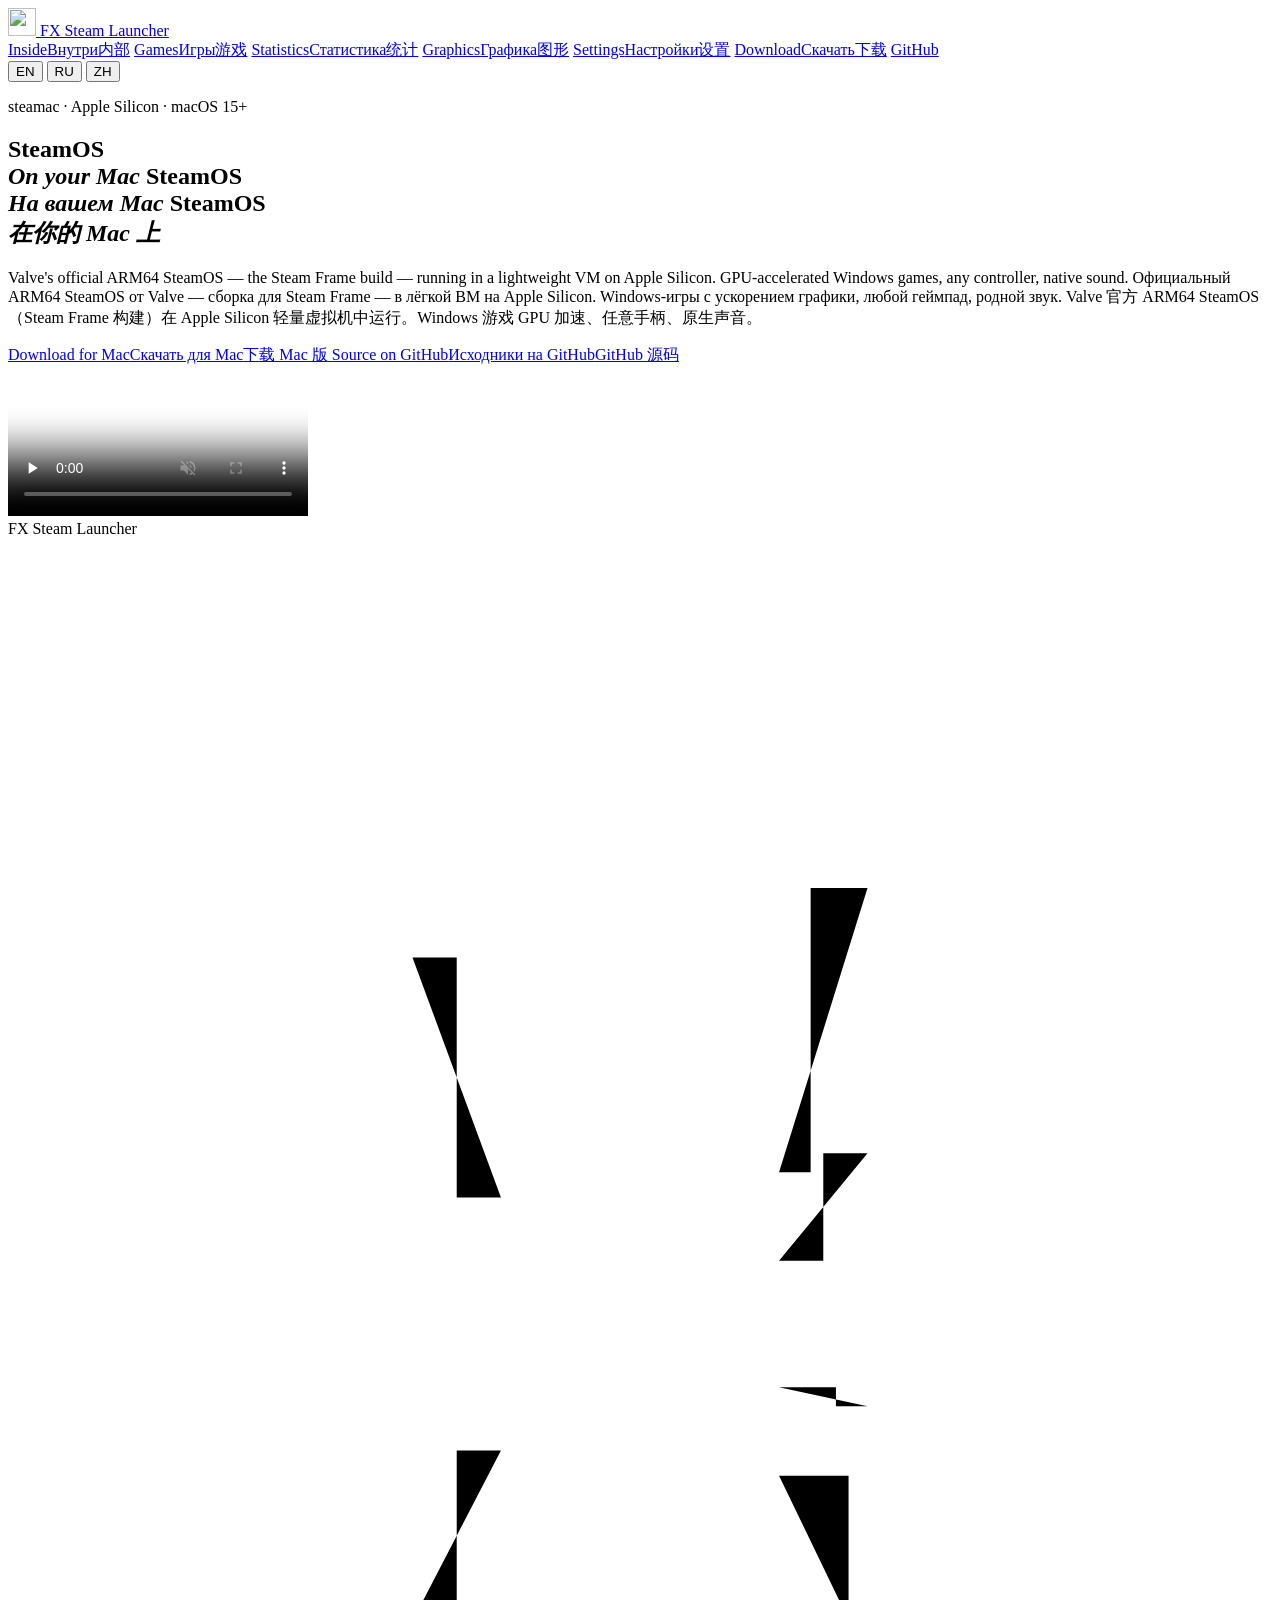
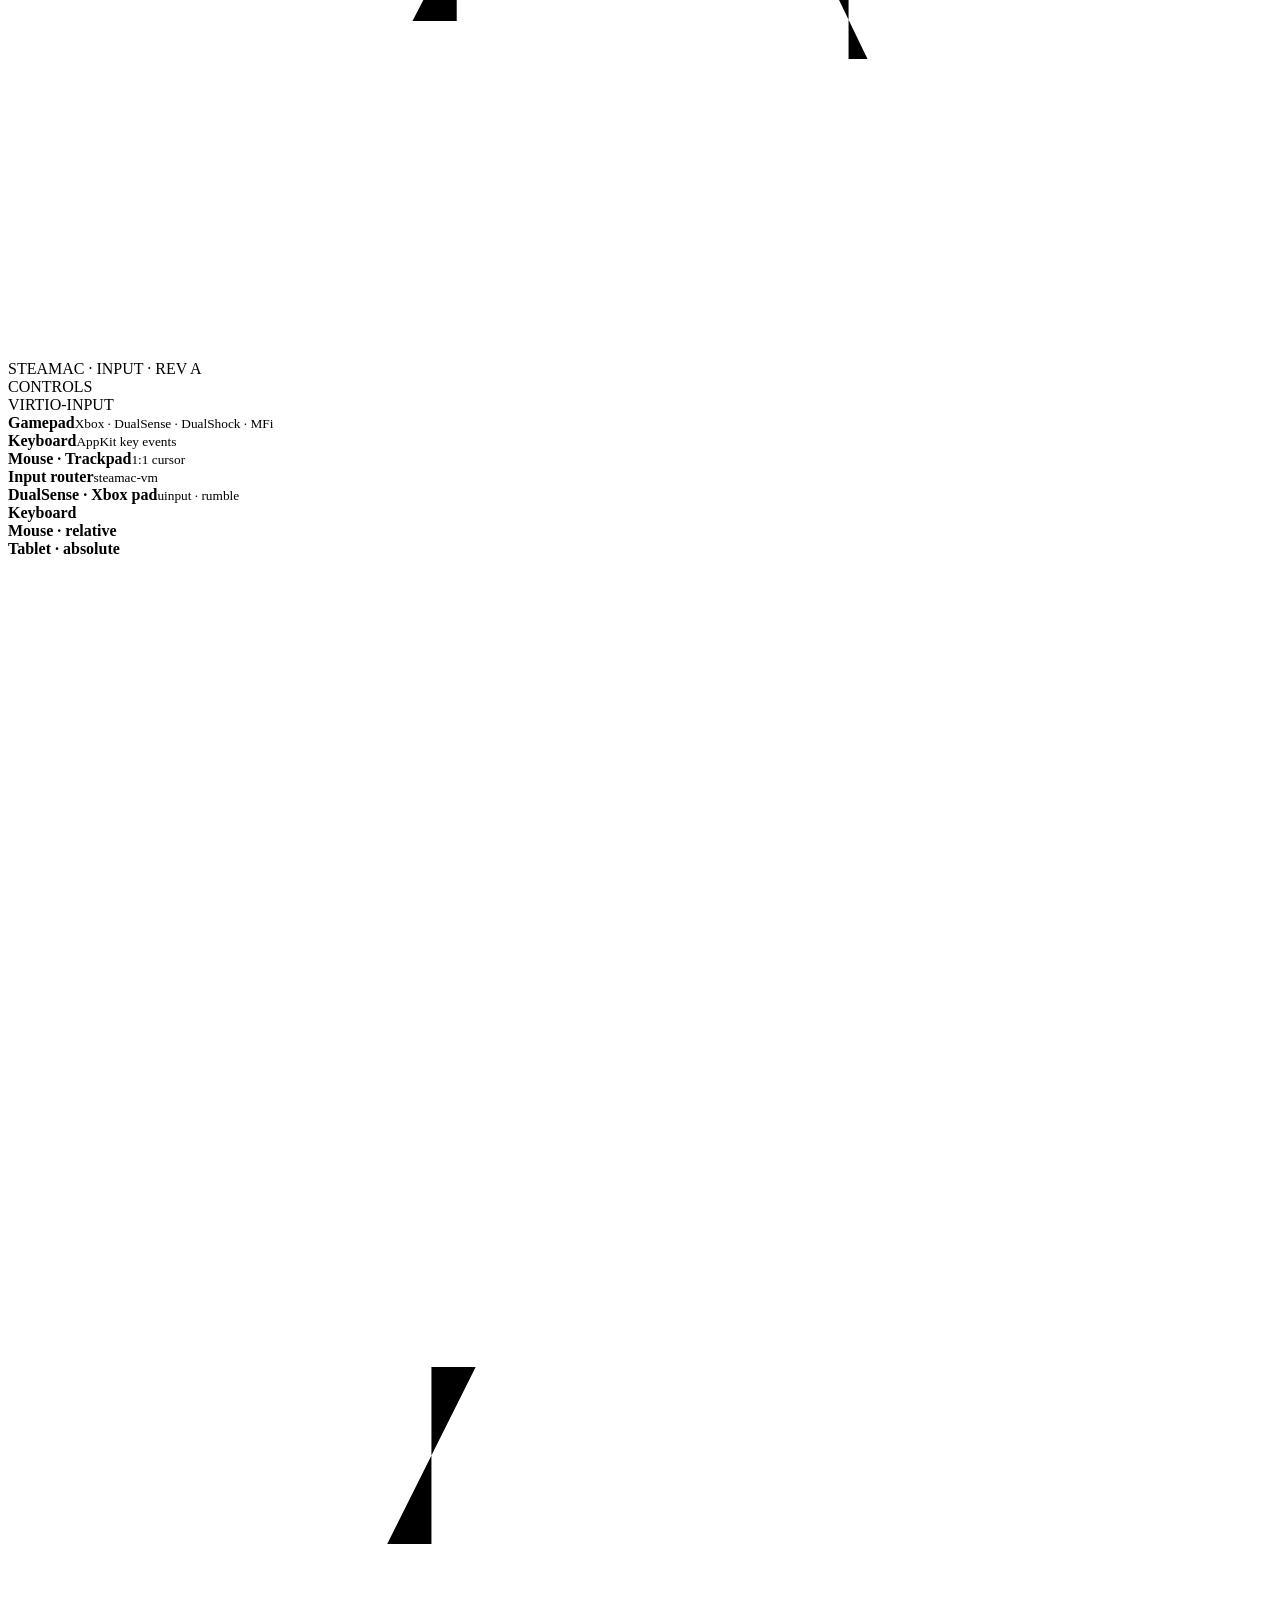
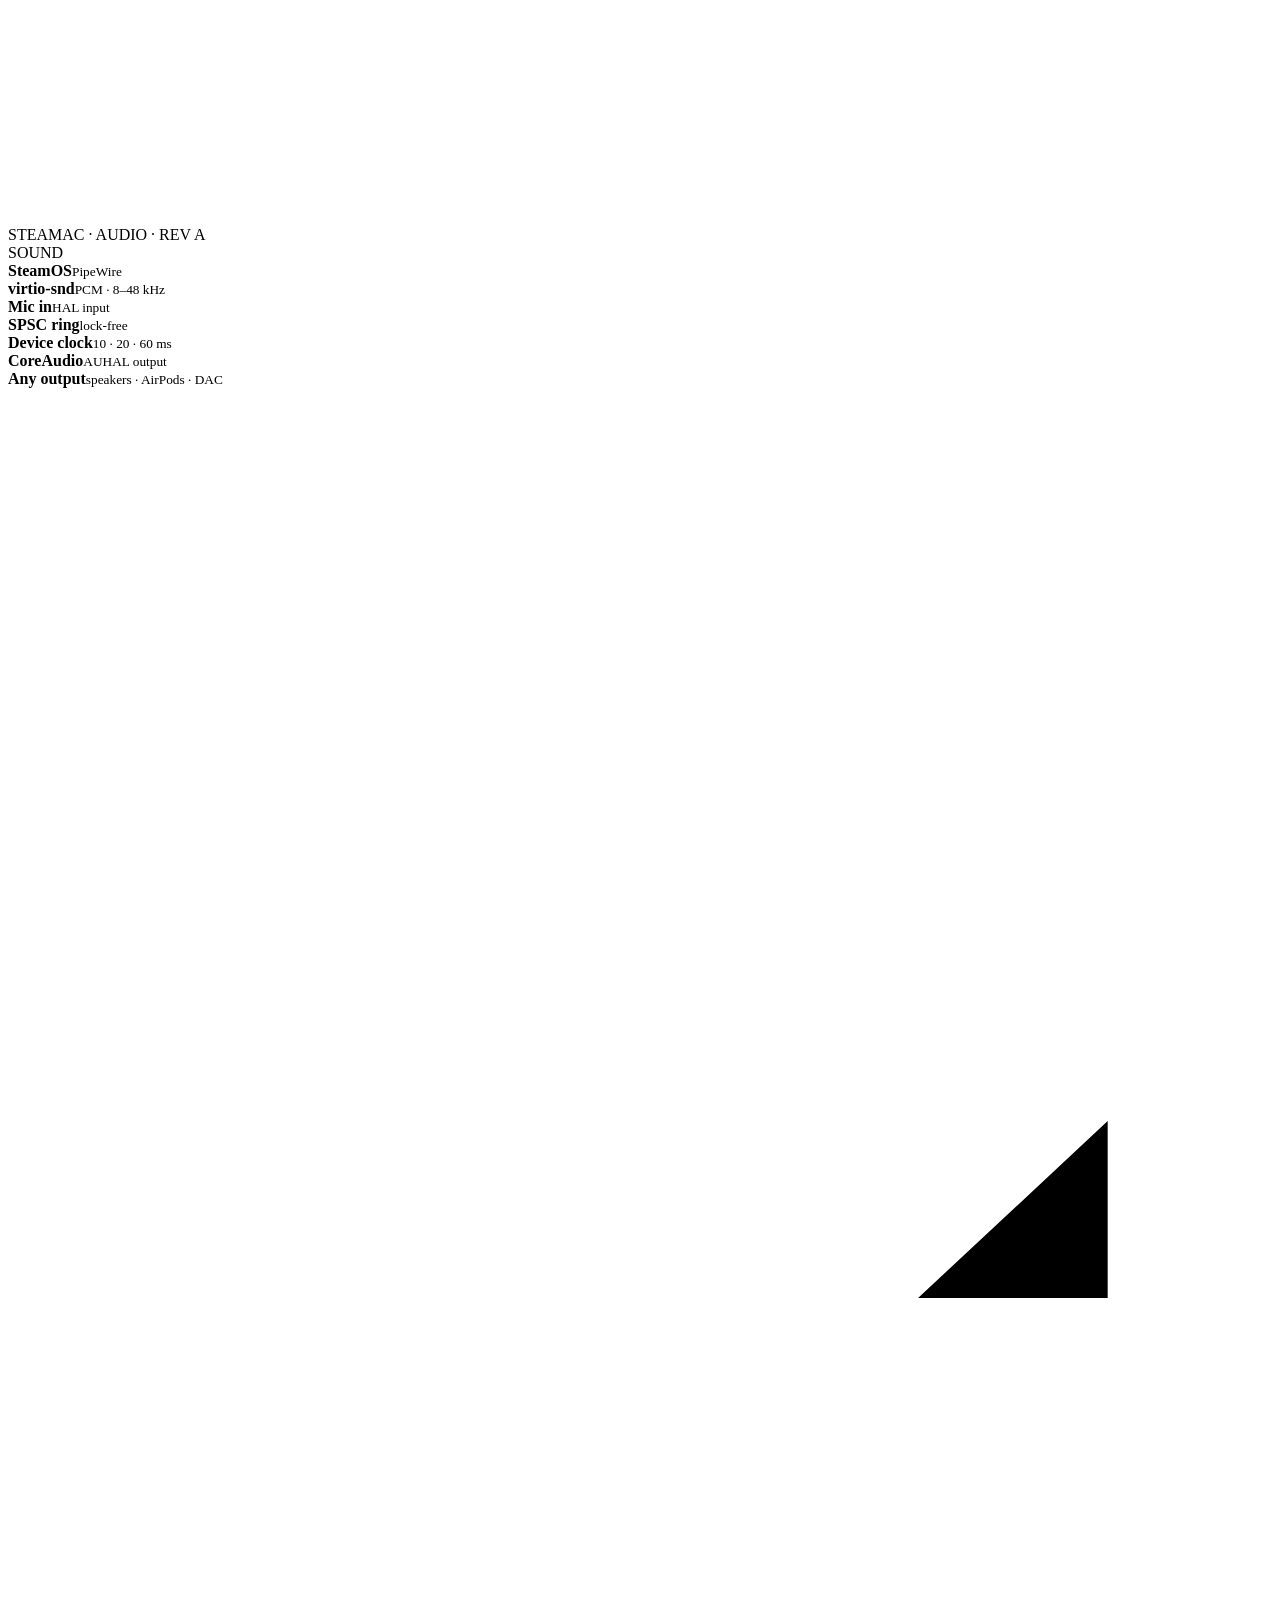
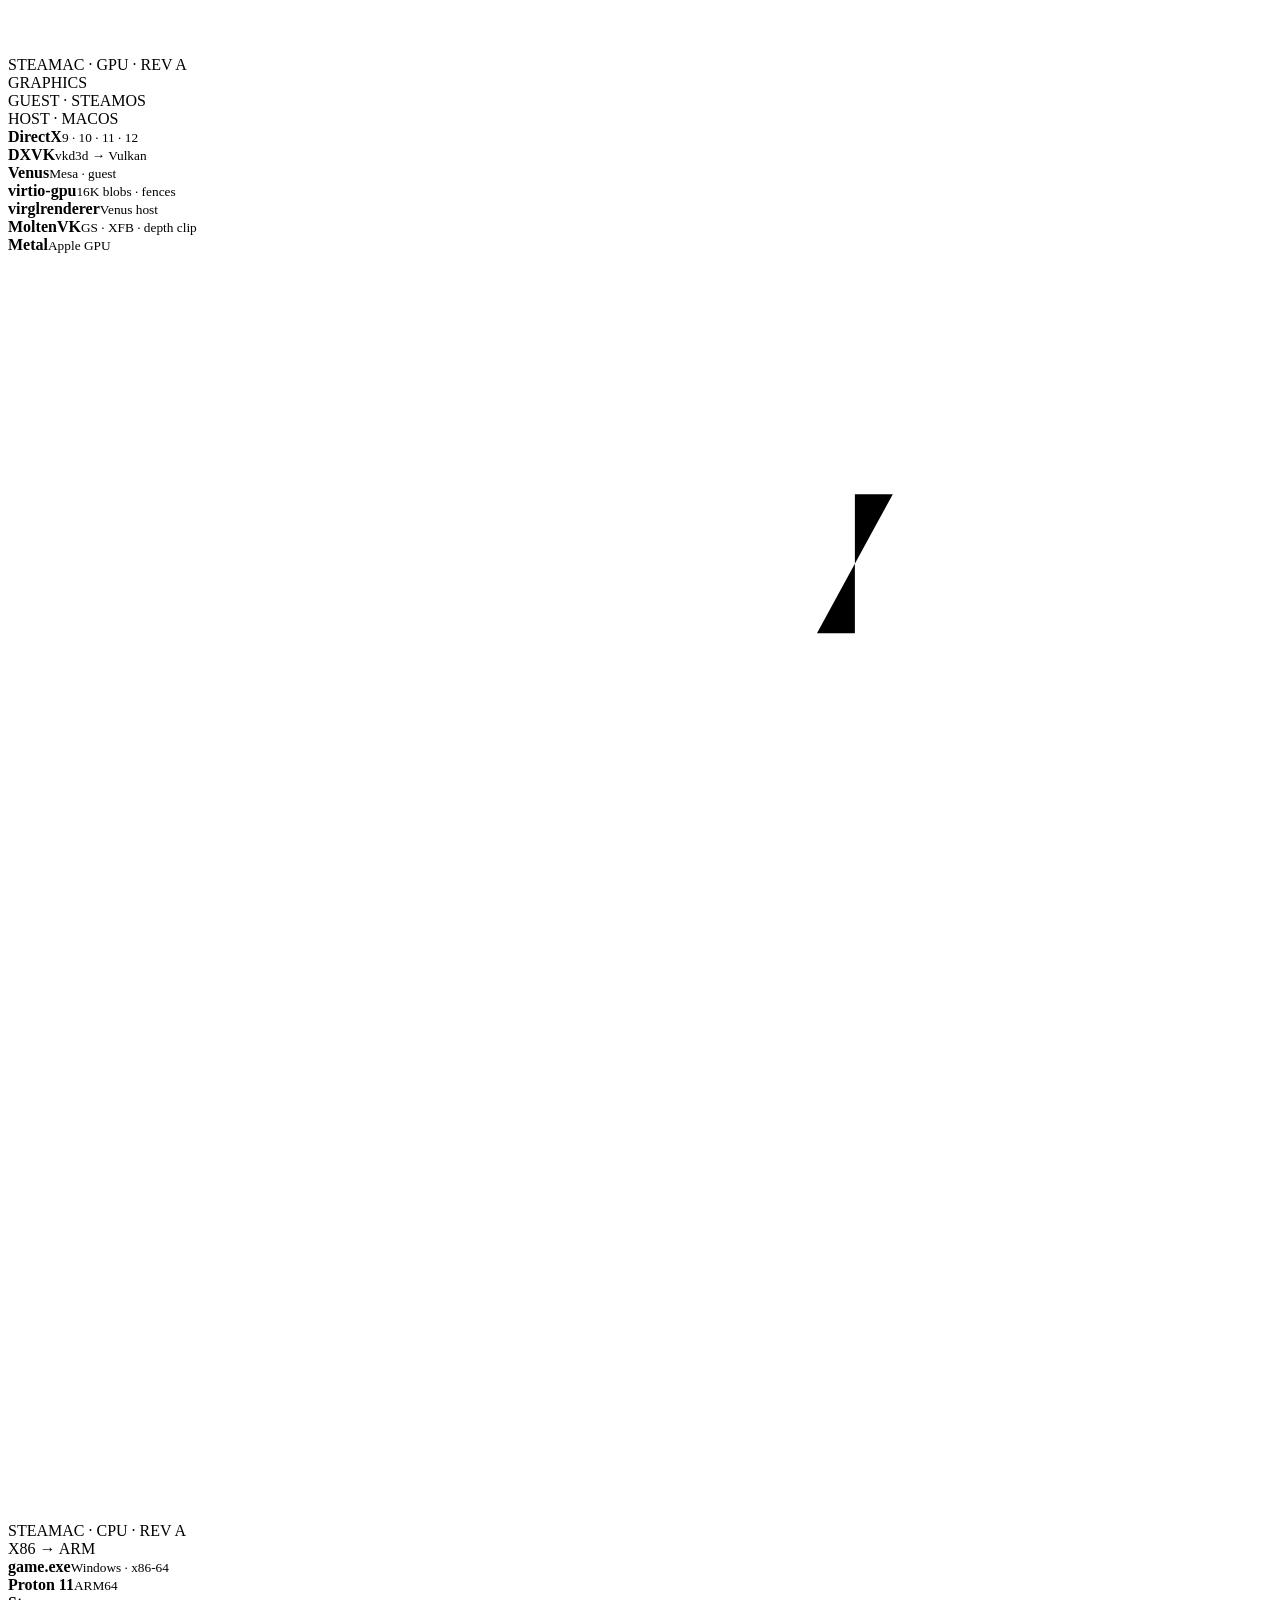
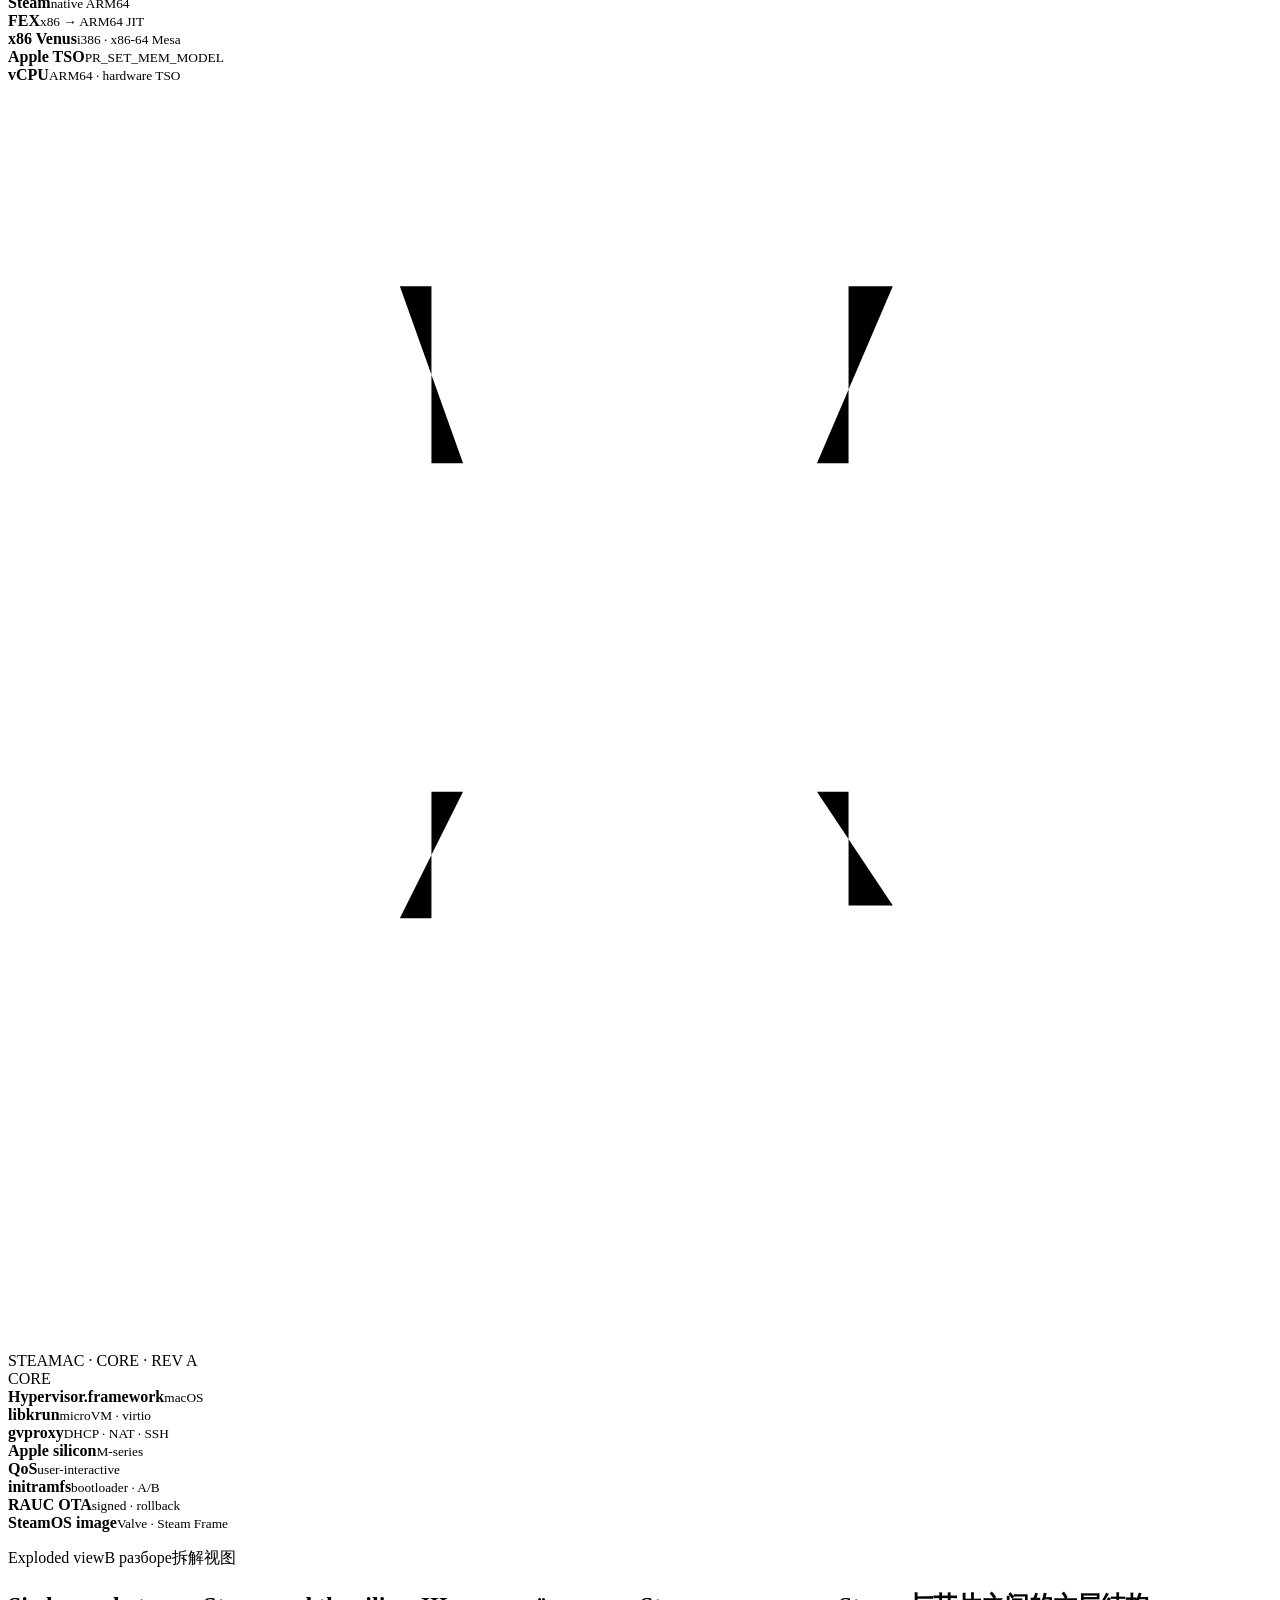
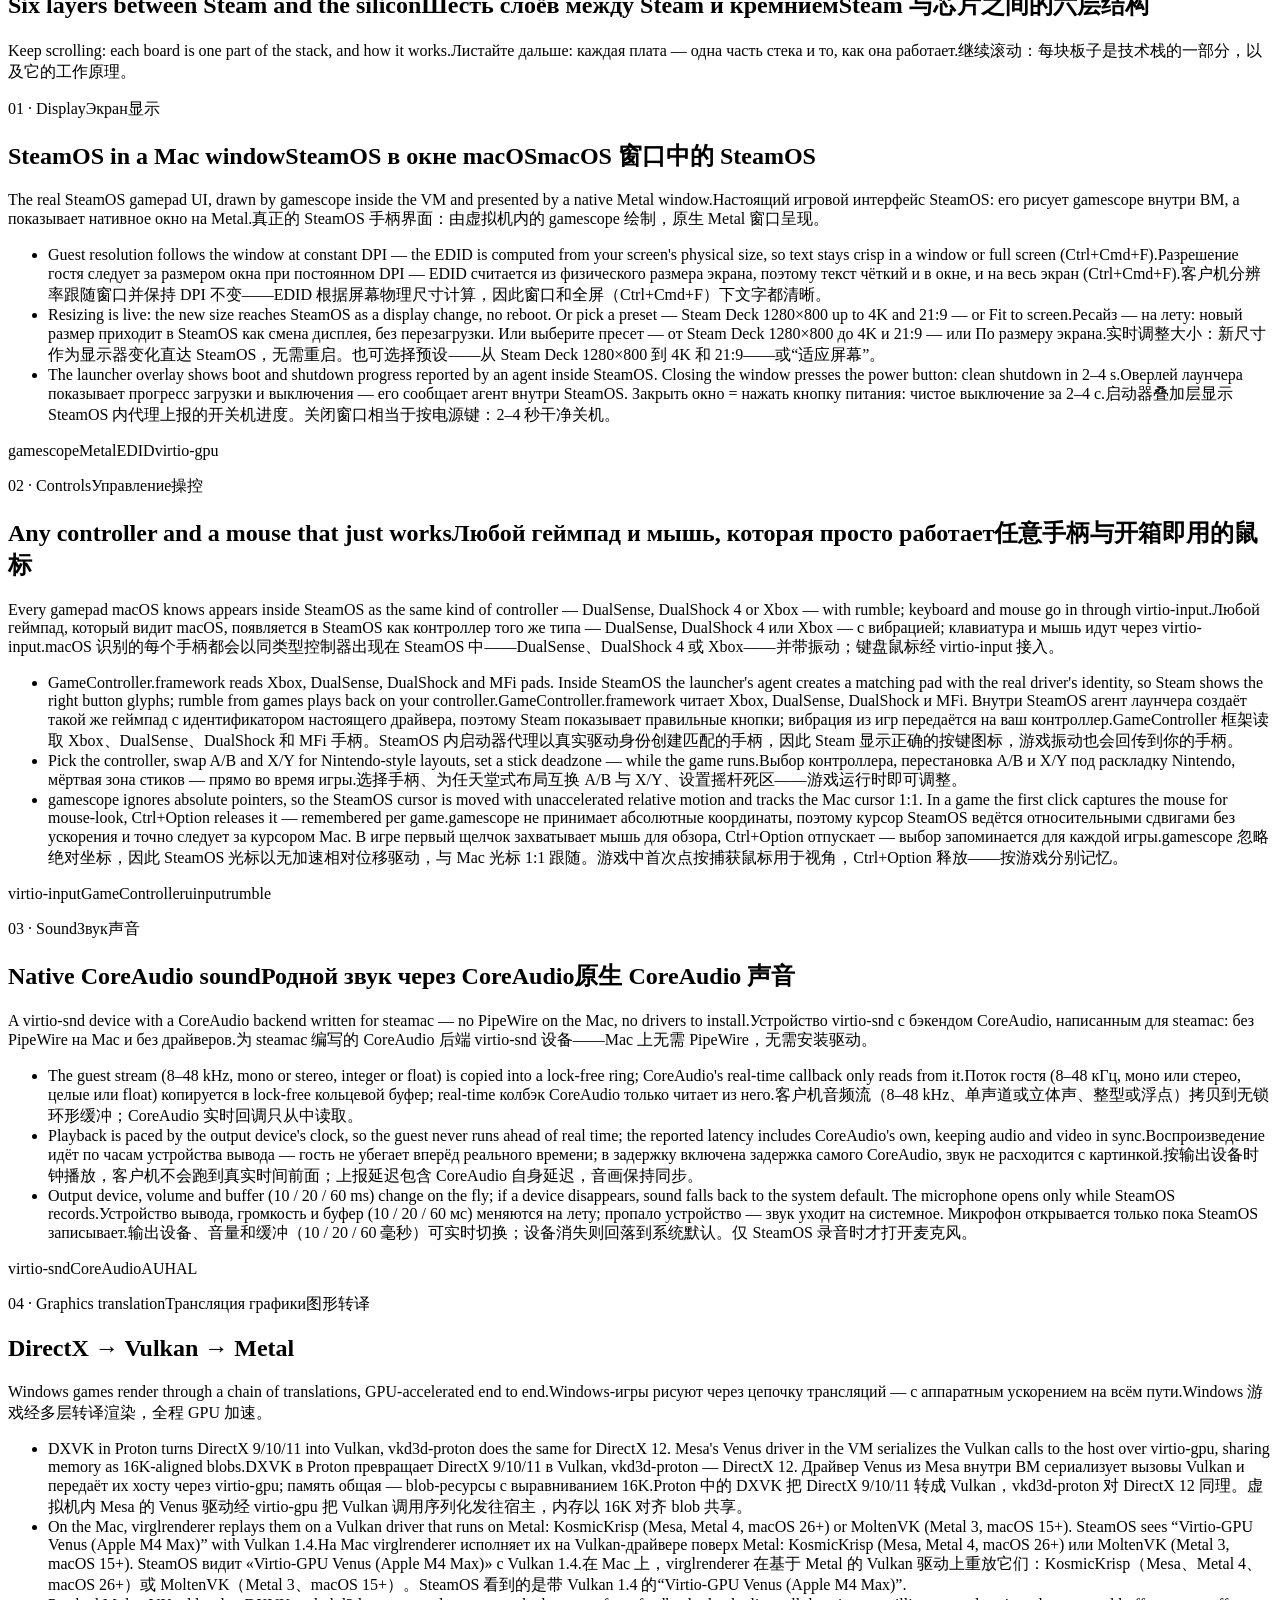
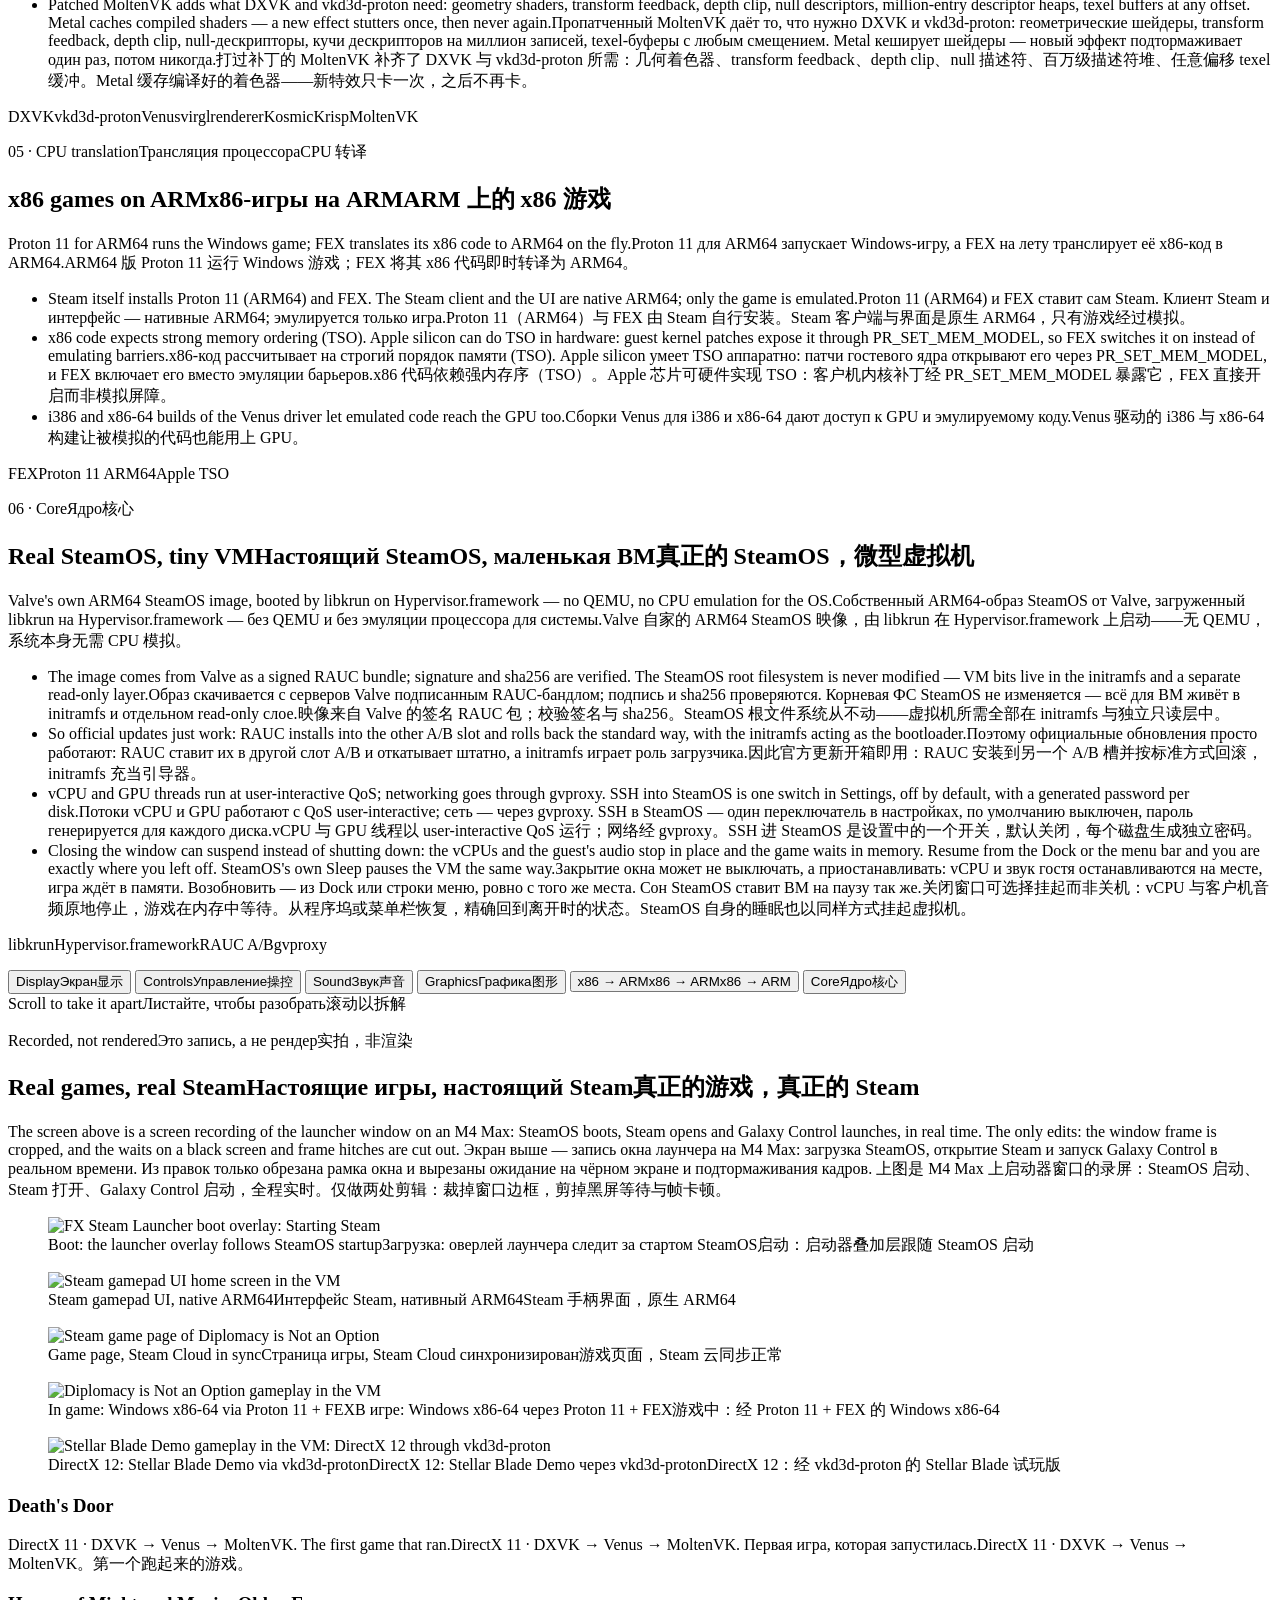
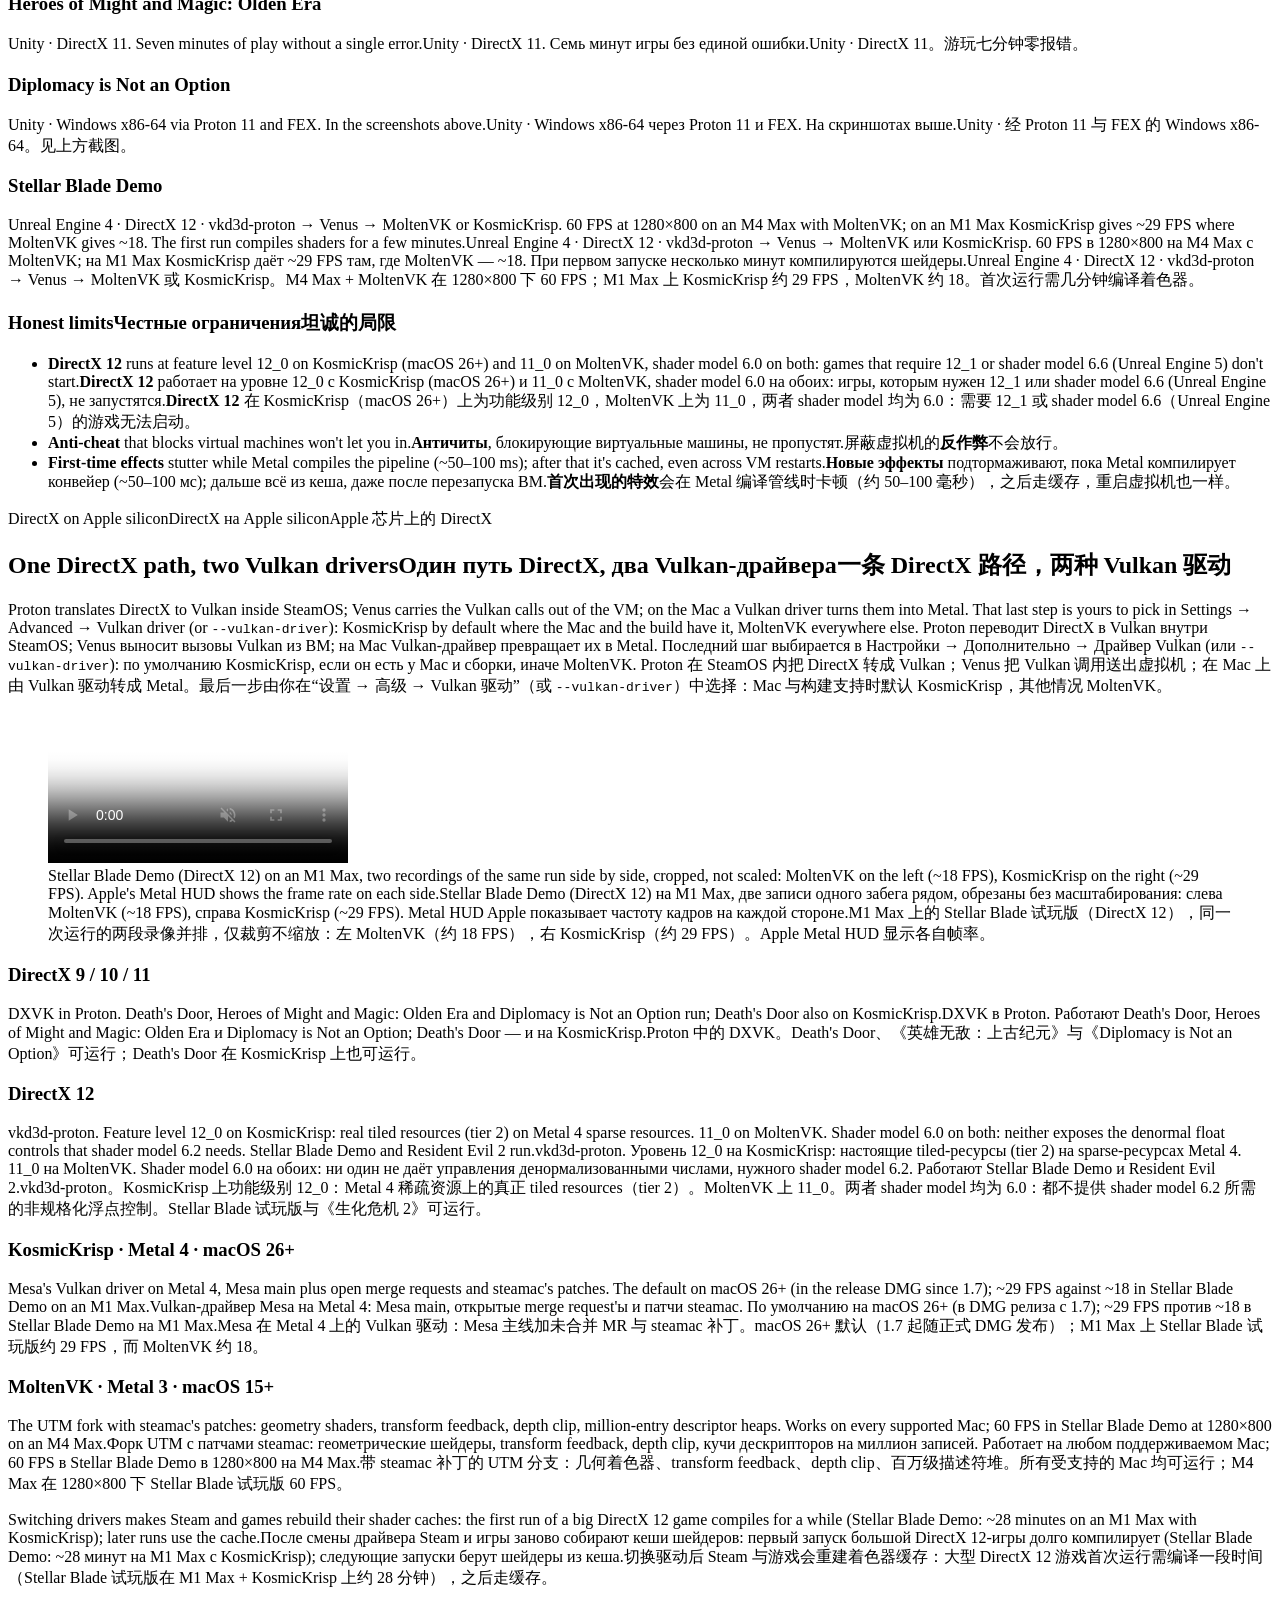
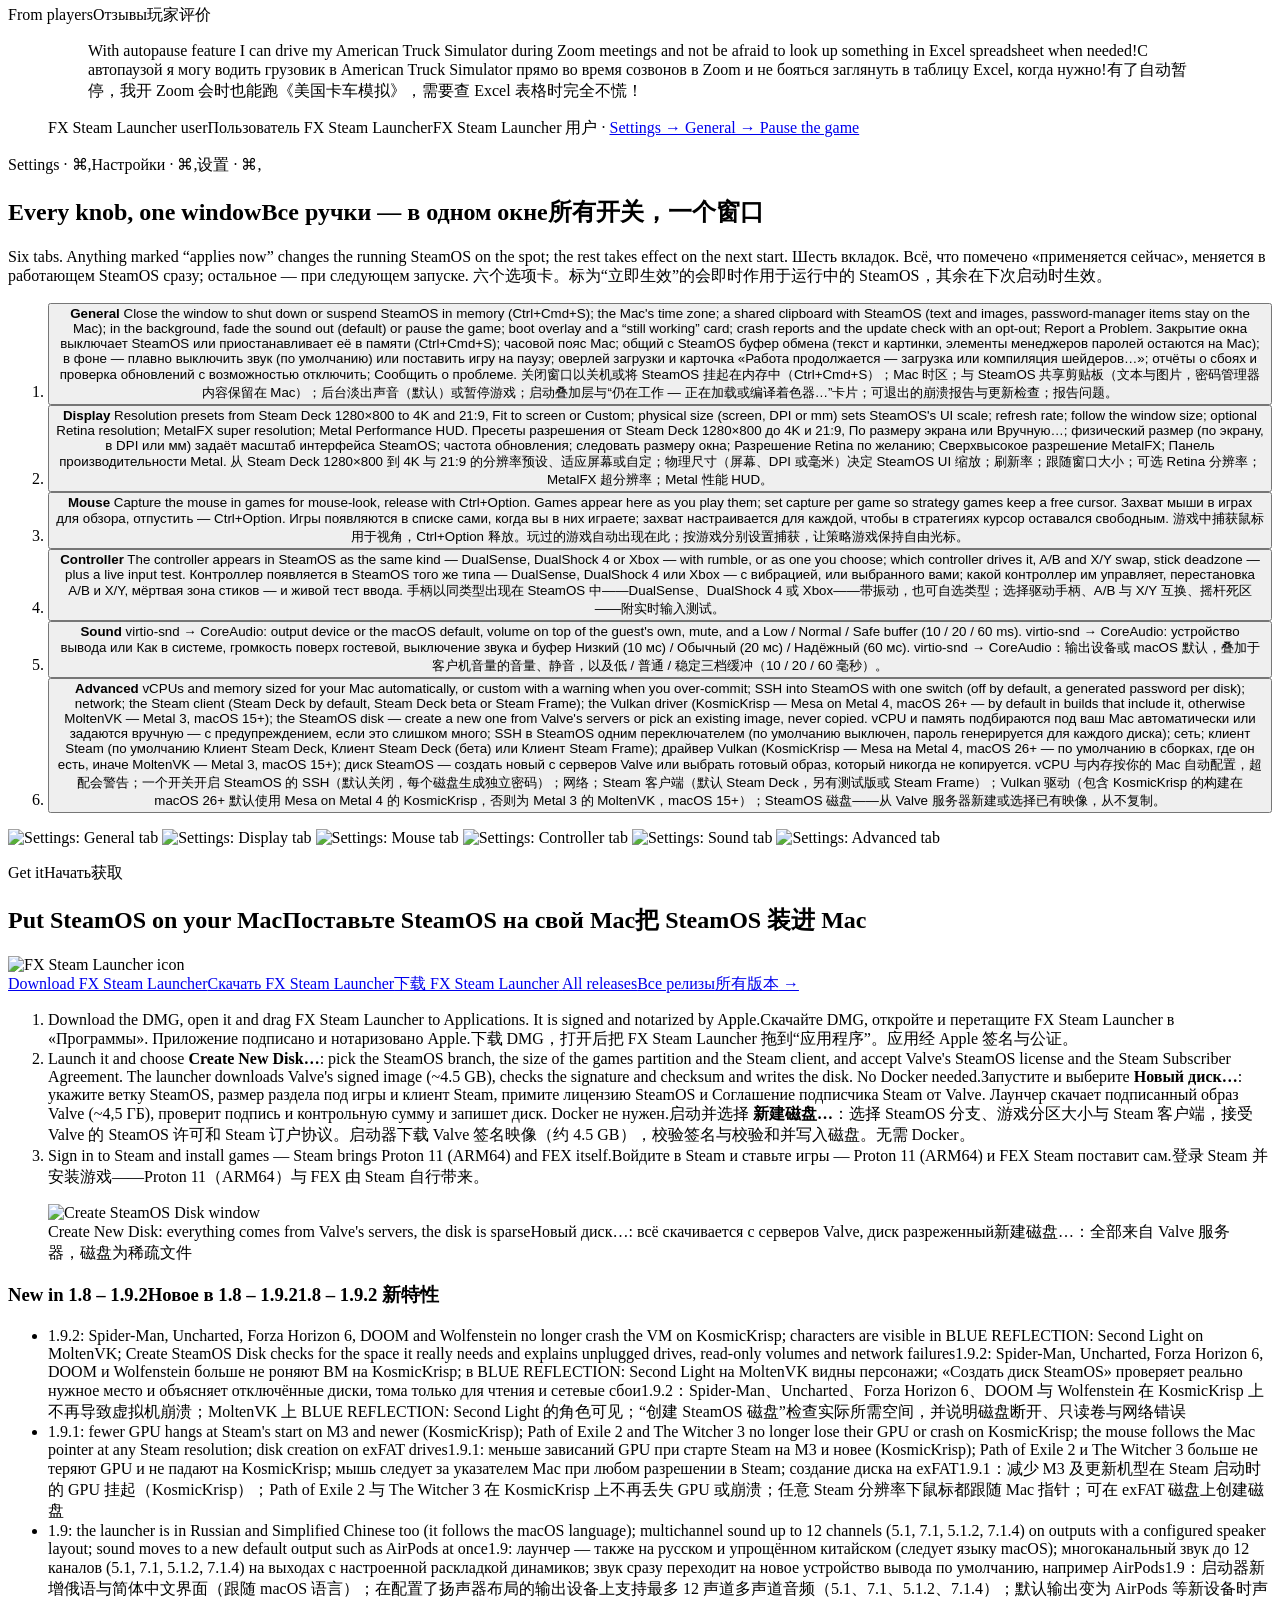
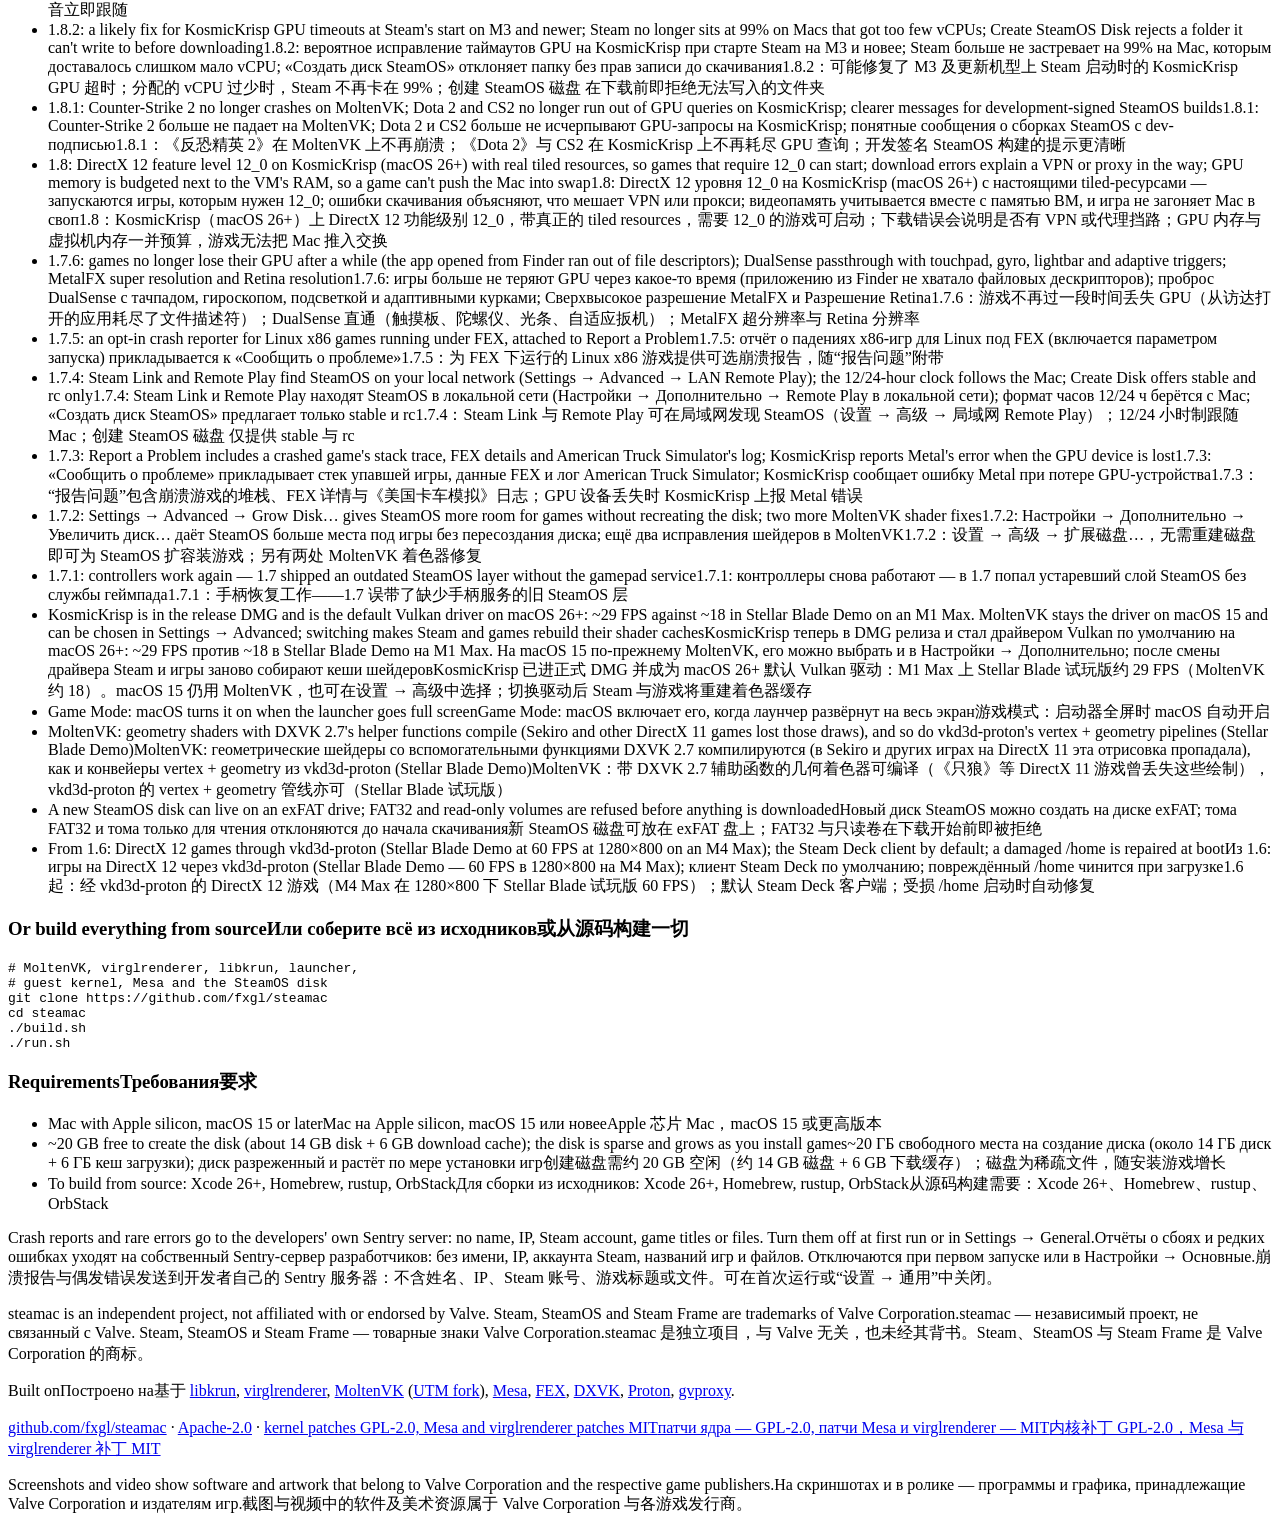
==== commit 69214a22: "Site: 1.9.2 news" ====
--- a/docs/index.html
+++ b/docs/index.html
@@ -496,8 +496,9 @@
       </div>
 
       <div class="get-card">
-        <h3><span lang="en">New in 1.8 – 1.9.1</span><span lang="ru">Новое в 1.8 – 1.9.1</span><span lang="zh">1.8 – 1.9.1 新特性</span></h3>
+        <h3><span lang="en">New in 1.8 – 1.9.2</span><span lang="ru">Новое в 1.8 – 1.9.2</span><span lang="zh">1.8 – 1.9.2 新特性</span></h3>
         <ul class="news">
+          <li><span lang="en">1.9.2: Spider-Man, Uncharted, Forza Horizon 6, DOOM and Wolfenstein no longer crash the VM on KosmicKrisp; characters are visible in BLUE REFLECTION: Second Light on MoltenVK; Create SteamOS Disk checks for the space it really needs and explains unplugged drives, read-only volumes and network failures</span><span lang="ru">1.9.2: Spider-Man, Uncharted, Forza Horizon 6, DOOM и Wolfenstein больше не роняют ВМ на KosmicKrisp; в BLUE REFLECTION: Second Light на MoltenVK видны персонажи; «Создать диск SteamOS» проверяет реально нужное место и объясняет отключённые диски, тома только для чтения и сетевые сбои</span><span lang="zh">1.9.2：Spider-Man、Uncharted、Forza Horizon 6、DOOM 与 Wolfenstein 在 KosmicKrisp 上不再导致虚拟机崩溃；MoltenVK 上 BLUE REFLECTION: Second Light 的角色可见；“创建 SteamOS 磁盘”检查实际所需空间，并说明磁盘断开、只读卷与网络错误</span></li>
           <li><span lang="en">1.9.1: fewer GPU hangs at Steam's start on M3 and newer (KosmicKrisp); Path of Exile 2 and The Witcher 3 no longer lose their GPU or crash on KosmicKrisp; the mouse follows the Mac pointer at any Steam resolution; disk creation on exFAT drives</span><span lang="ru">1.9.1: меньше зависаний GPU при старте Steam на M3 и новее (KosmicKrisp); Path of Exile 2 и The Witcher 3 больше не теряют GPU и не падают на KosmicKrisp; мышь следует за указателем Mac при любом разрешении в Steam; создание диска на exFAT</span><span lang="zh">1.9.1：减少 M3 及更新机型在 Steam 启动时的 GPU 挂起（KosmicKrisp）；Path of Exile 2 与 The Witcher 3 在 KosmicKrisp 上不再丢失 GPU 或崩溃；任意 Steam 分辨率下鼠标都跟随 Mac 指针；可在 exFAT 磁盘上创建磁盘</span></li>
           <li><span lang="en">1.9: the launcher is in Russian and Simplified Chinese too (it follows the macOS language); multichannel sound up to 12 channels (5.1, 7.1, 5.1.2, 7.1.4) on outputs with a configured speaker layout; sound moves to a new default output such as AirPods at once</span><span lang="ru">1.9: лаунчер — также на русском и упрощённом китайском (следует языку macOS); многоканальный звук до 12 каналов (5.1, 7.1, 5.1.2, 7.1.4) на выходах с настроенной раскладкой динамиков; звук сразу переходит на новое устройство вывода по умолчанию, например AirPods</span><span lang="zh">1.9：启动器新增俄语与简体中文界面（跟随 macOS 语言）；在配置了扬声器布局的输出设备上支持最多 12 声道多声道音频（5.1、7.1、5.1.2、7.1.4）；默认输出变为 AirPods 等新设备时声音立即跟随</span></li>
           <li><span lang="en">1.8.2: a likely fix for KosmicKrisp GPU timeouts at Steam's start on M3 and newer; Steam no longer sits at 99% on Macs that got too few vCPUs; Create SteamOS Disk rejects a folder it can't write to before downloading</span><span lang="ru">1.8.2: вероятное исправление таймаутов GPU на KosmicKrisp при старте Steam на M3 и новее; Steam больше не застревает на 99% на Mac, которым доставалось слишком мало vCPU; «Создать диск SteamOS» отклоняет папку без прав записи до скачивания</span><span lang="zh">1.8.2：可能修复了 M3 及更新机型上 Steam 启动时的 KosmicKrisp GPU 超时；分配的 vCPU 过少时，Steam 不再卡在 99%；创建 SteamOS 磁盘 在下载前即拒绝无法写入的文件夹</span></li>
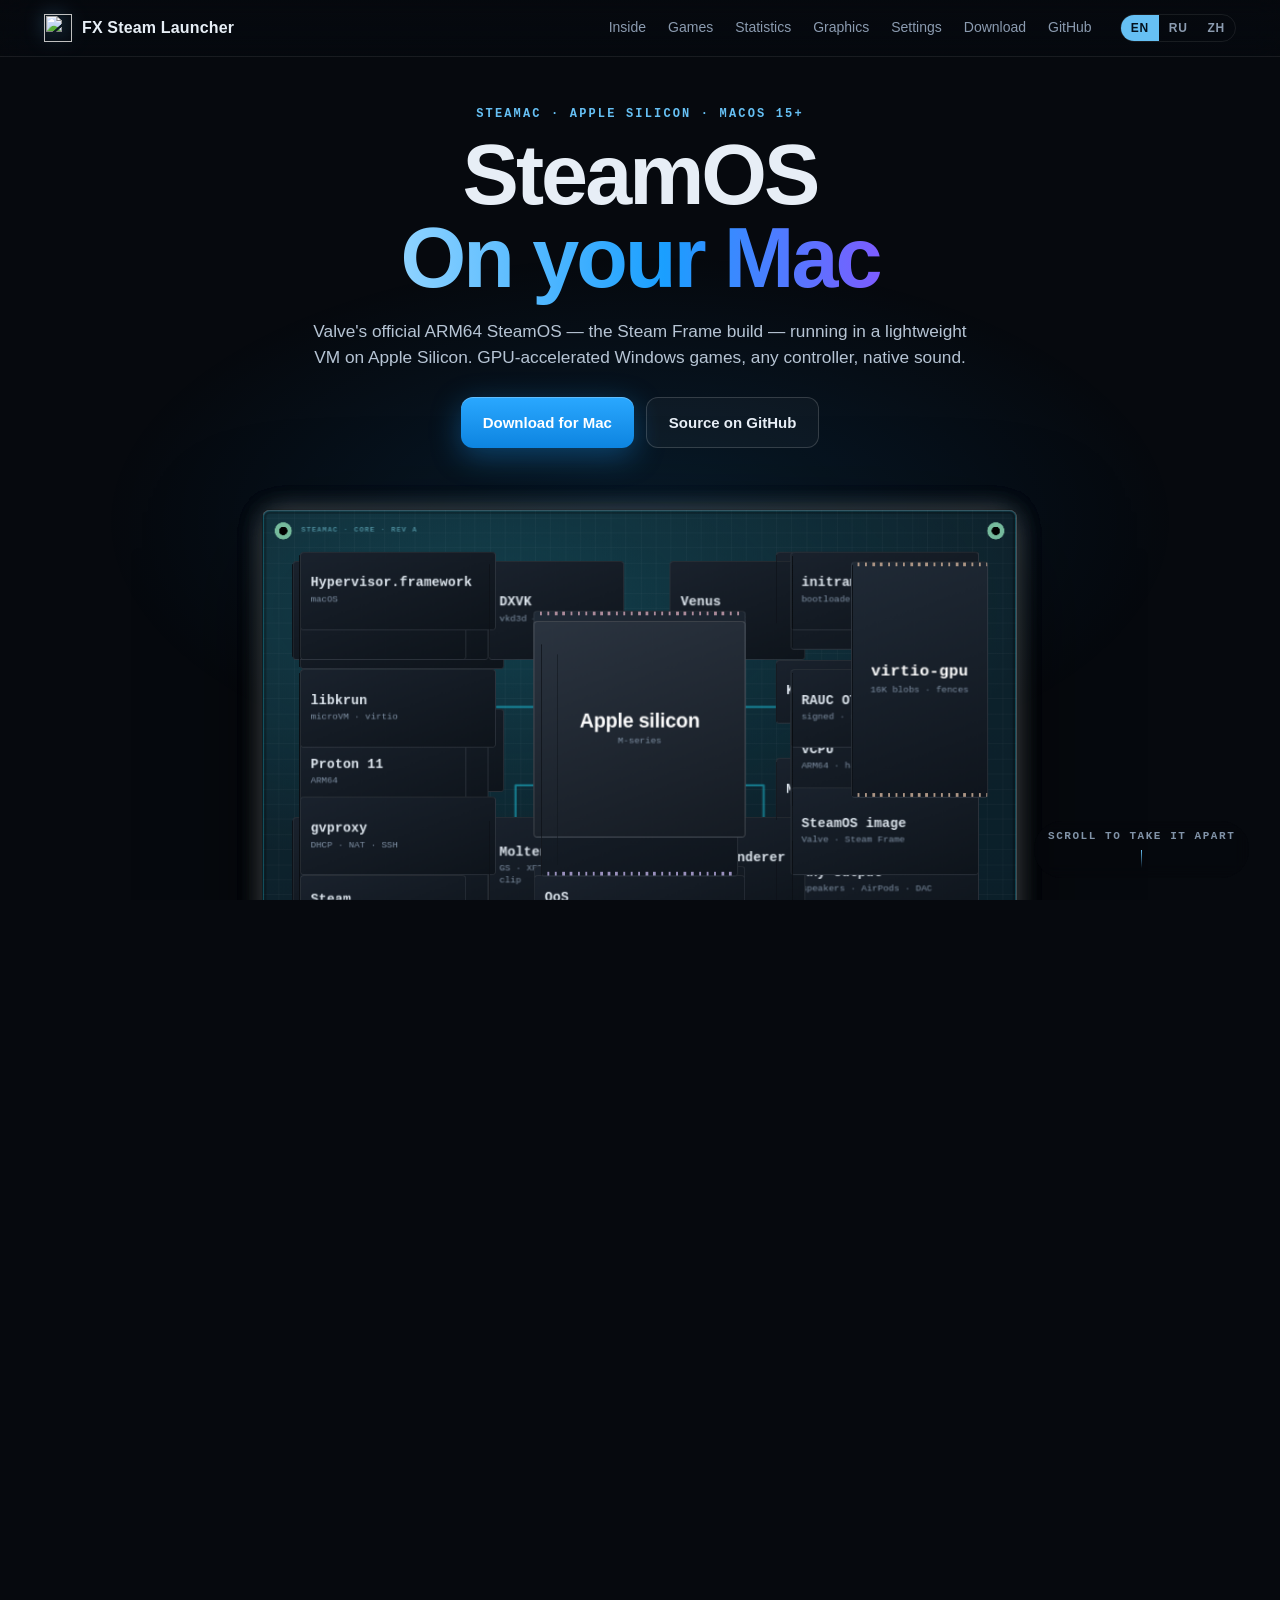
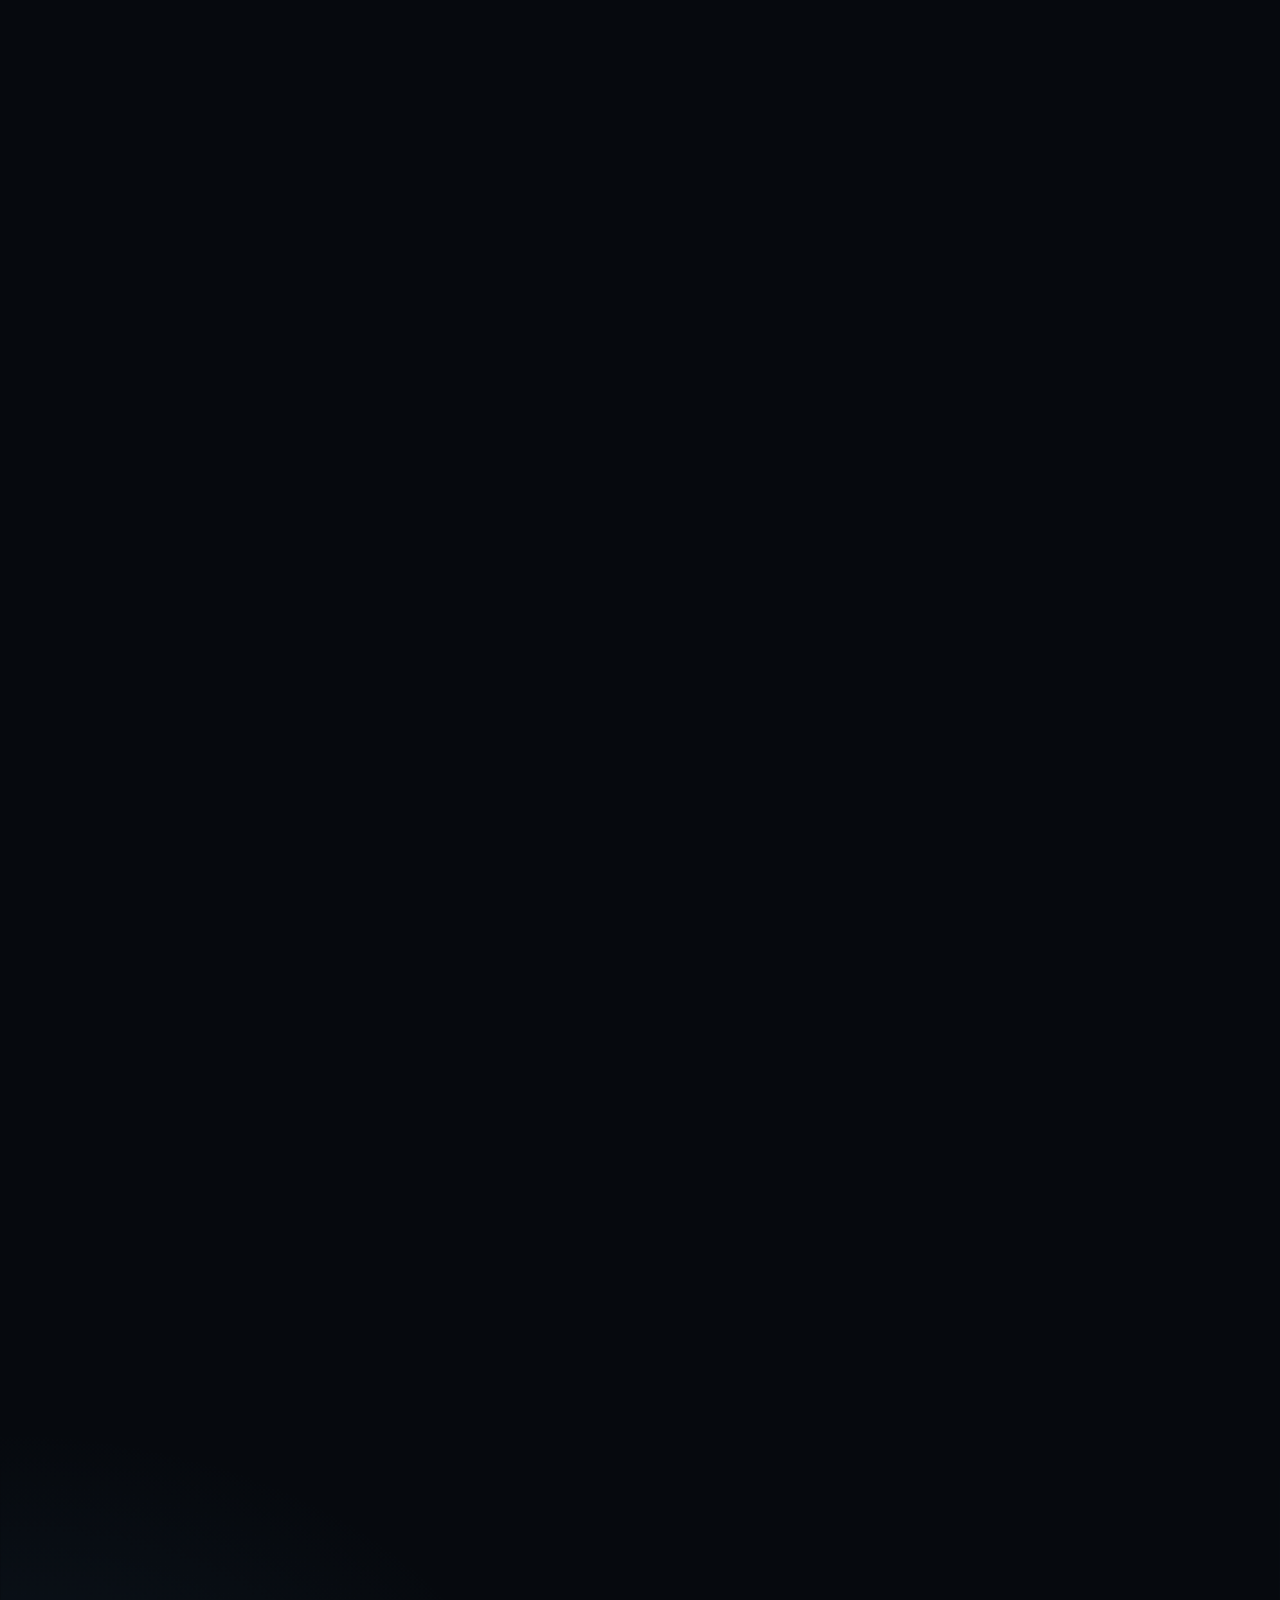
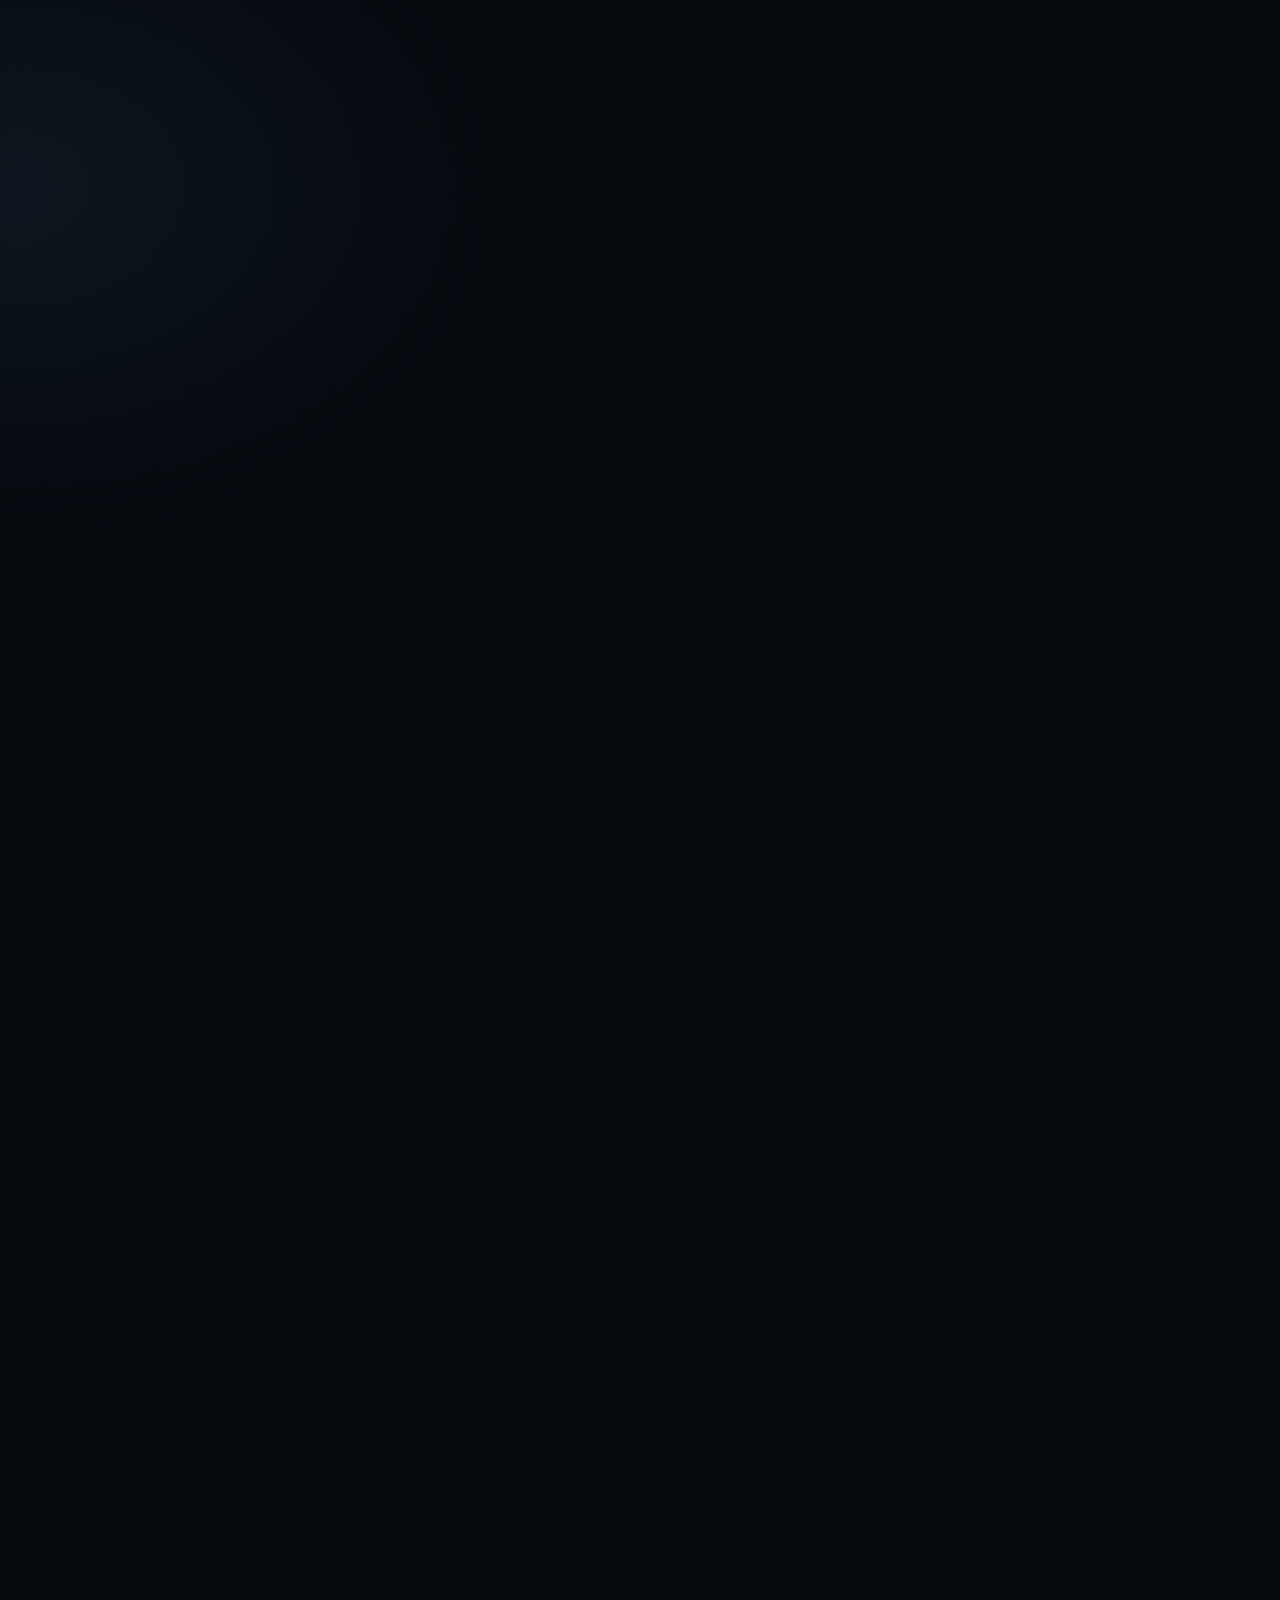
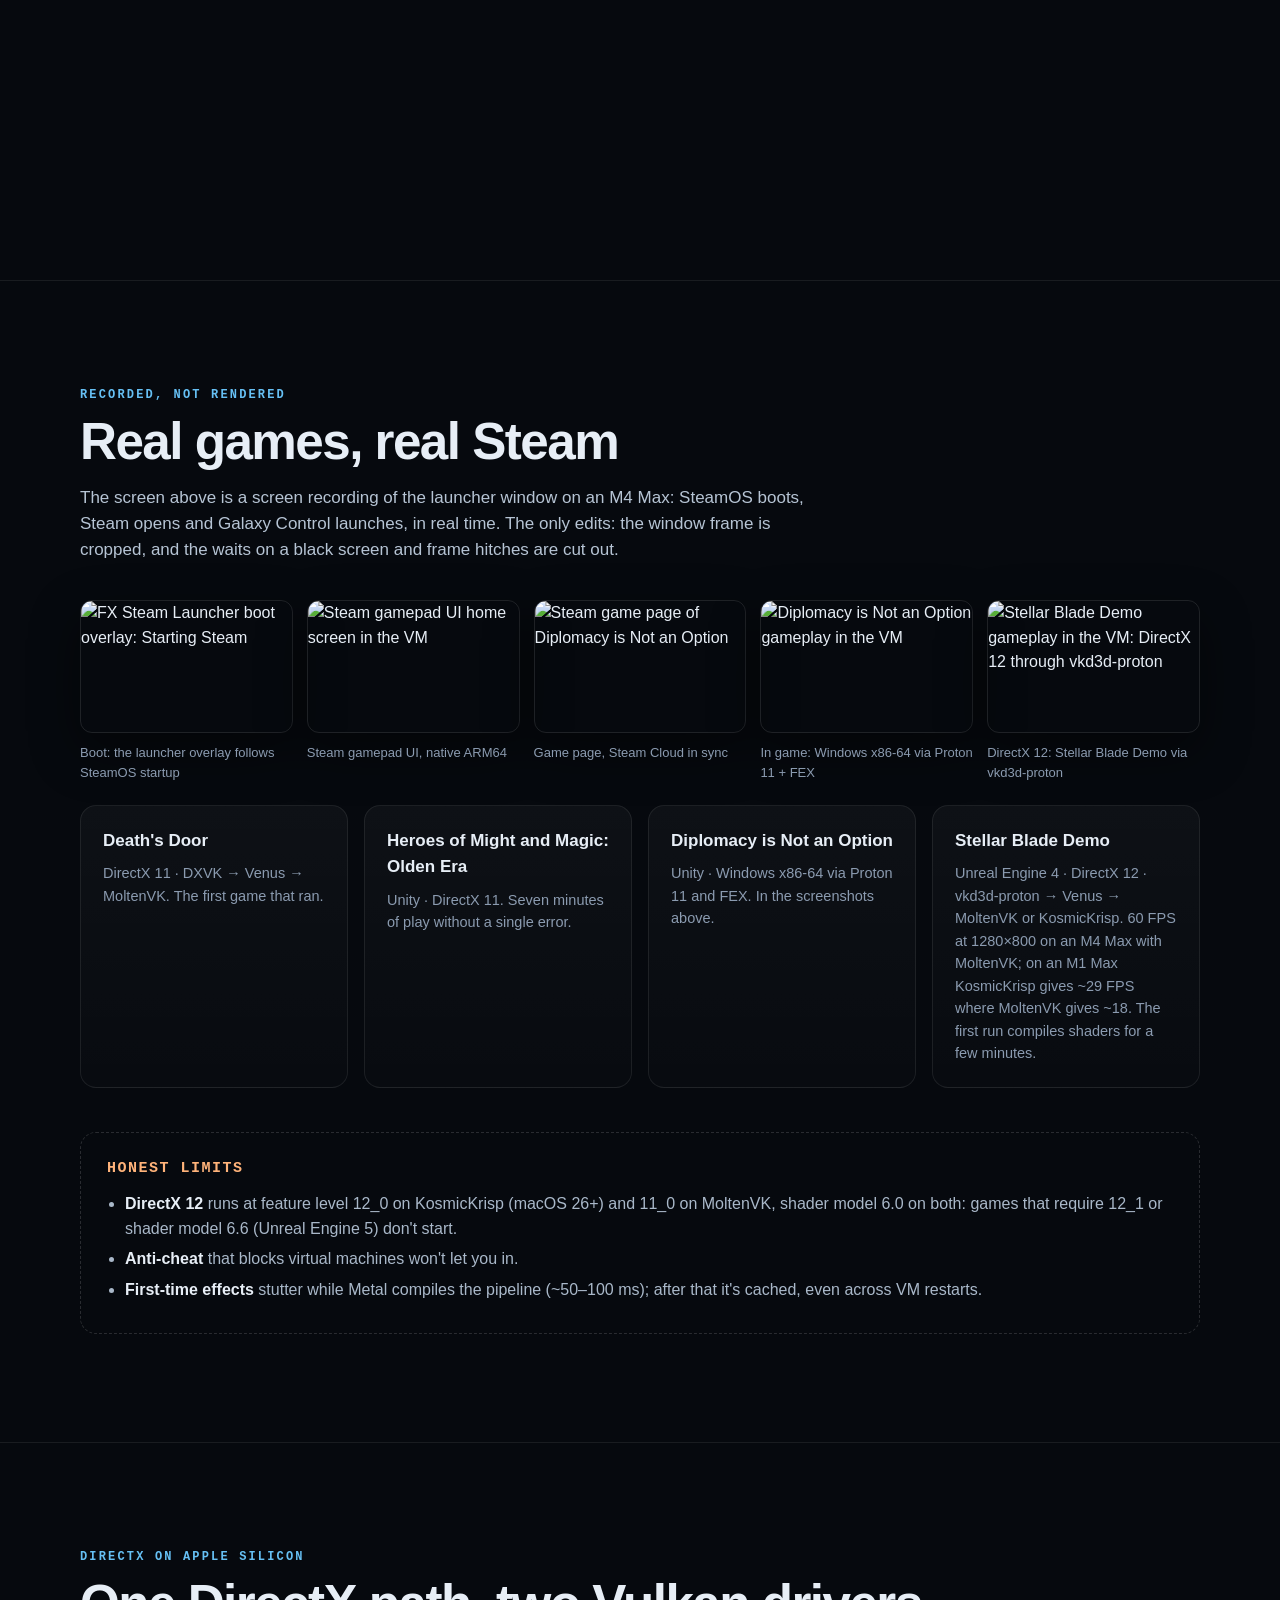
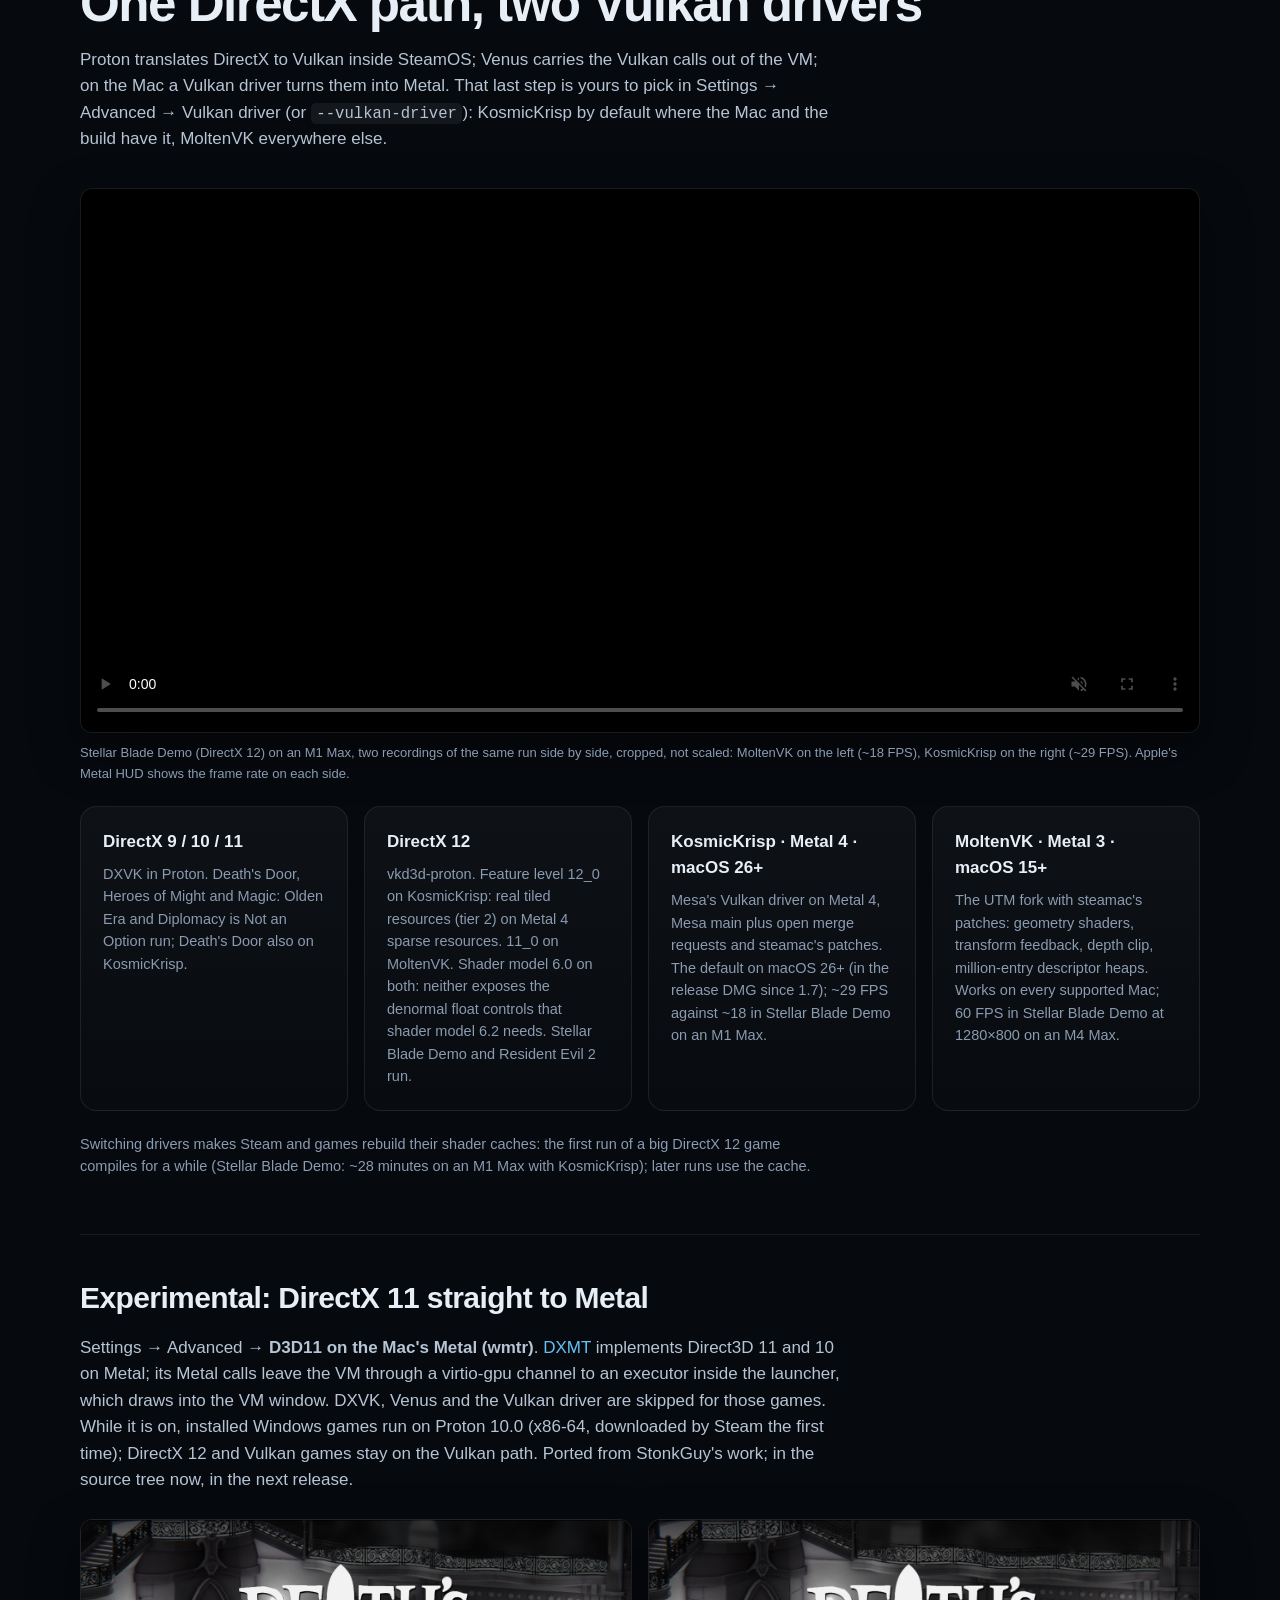
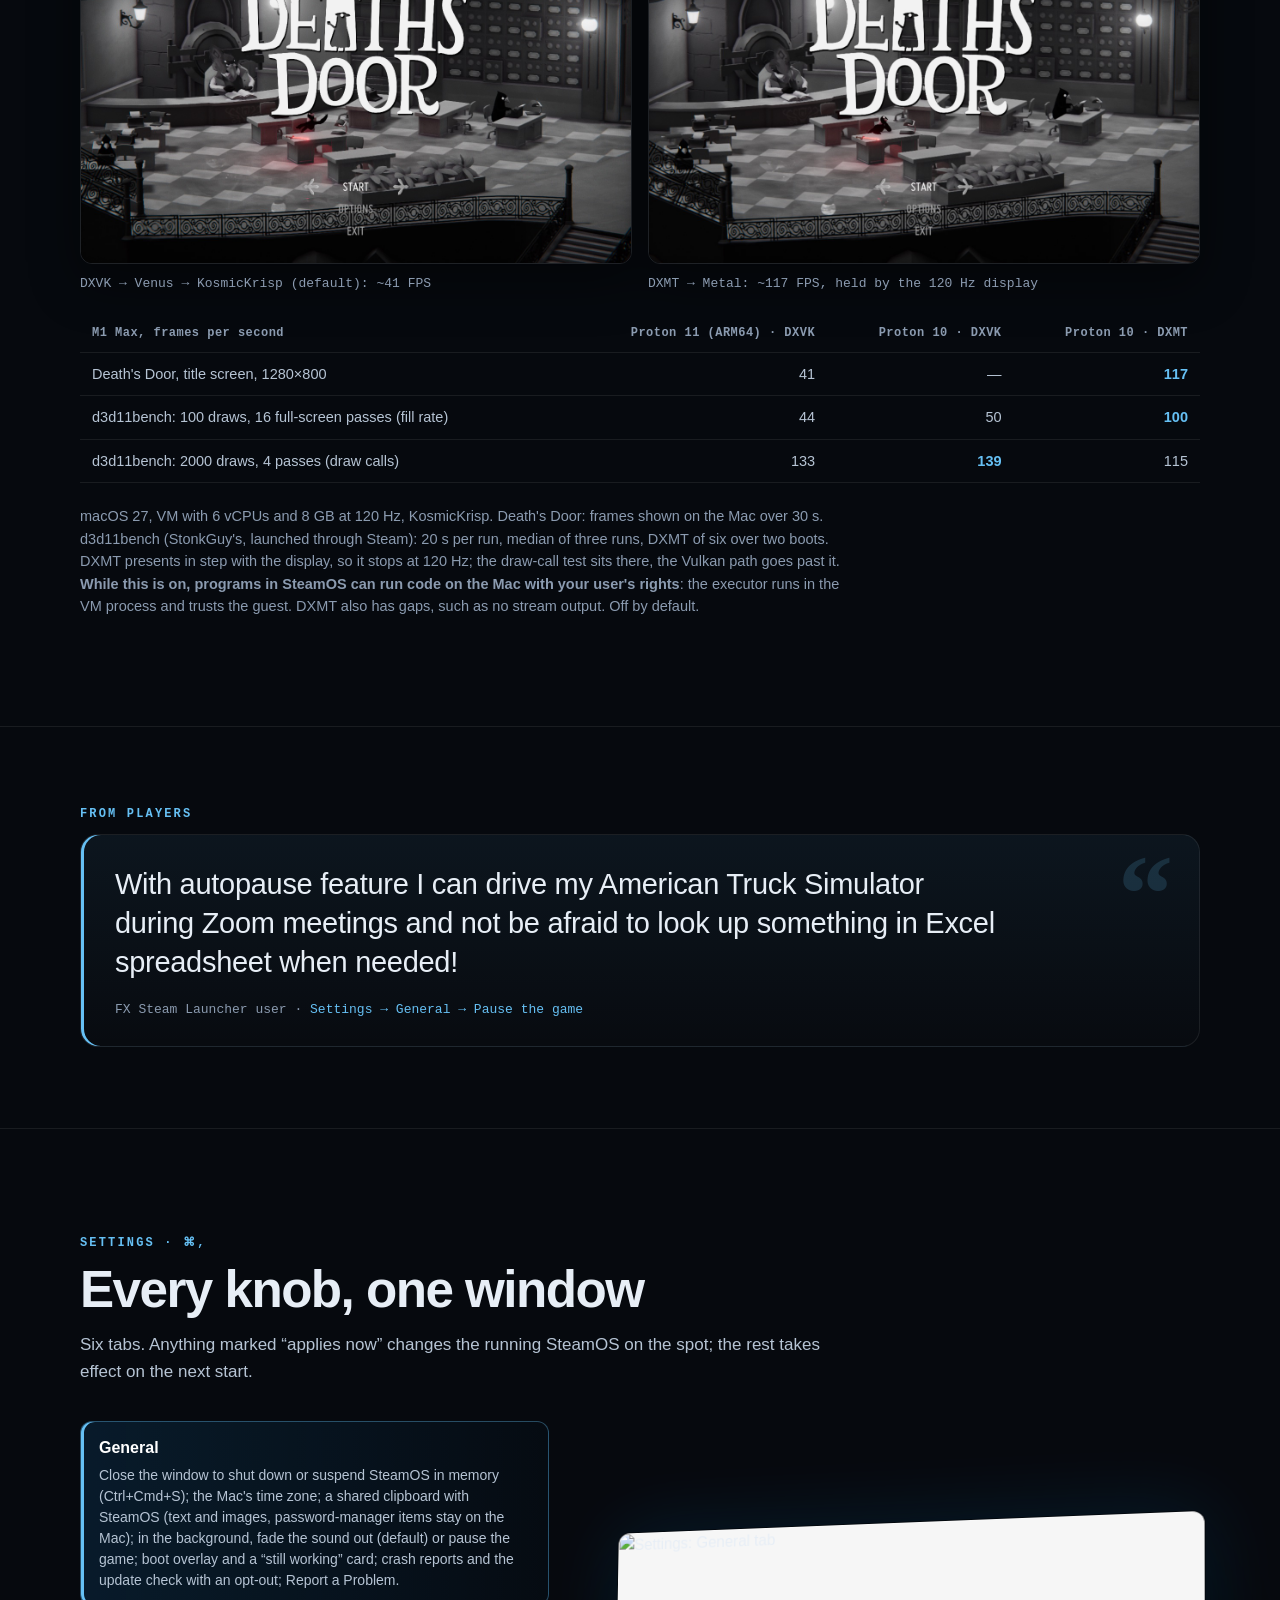
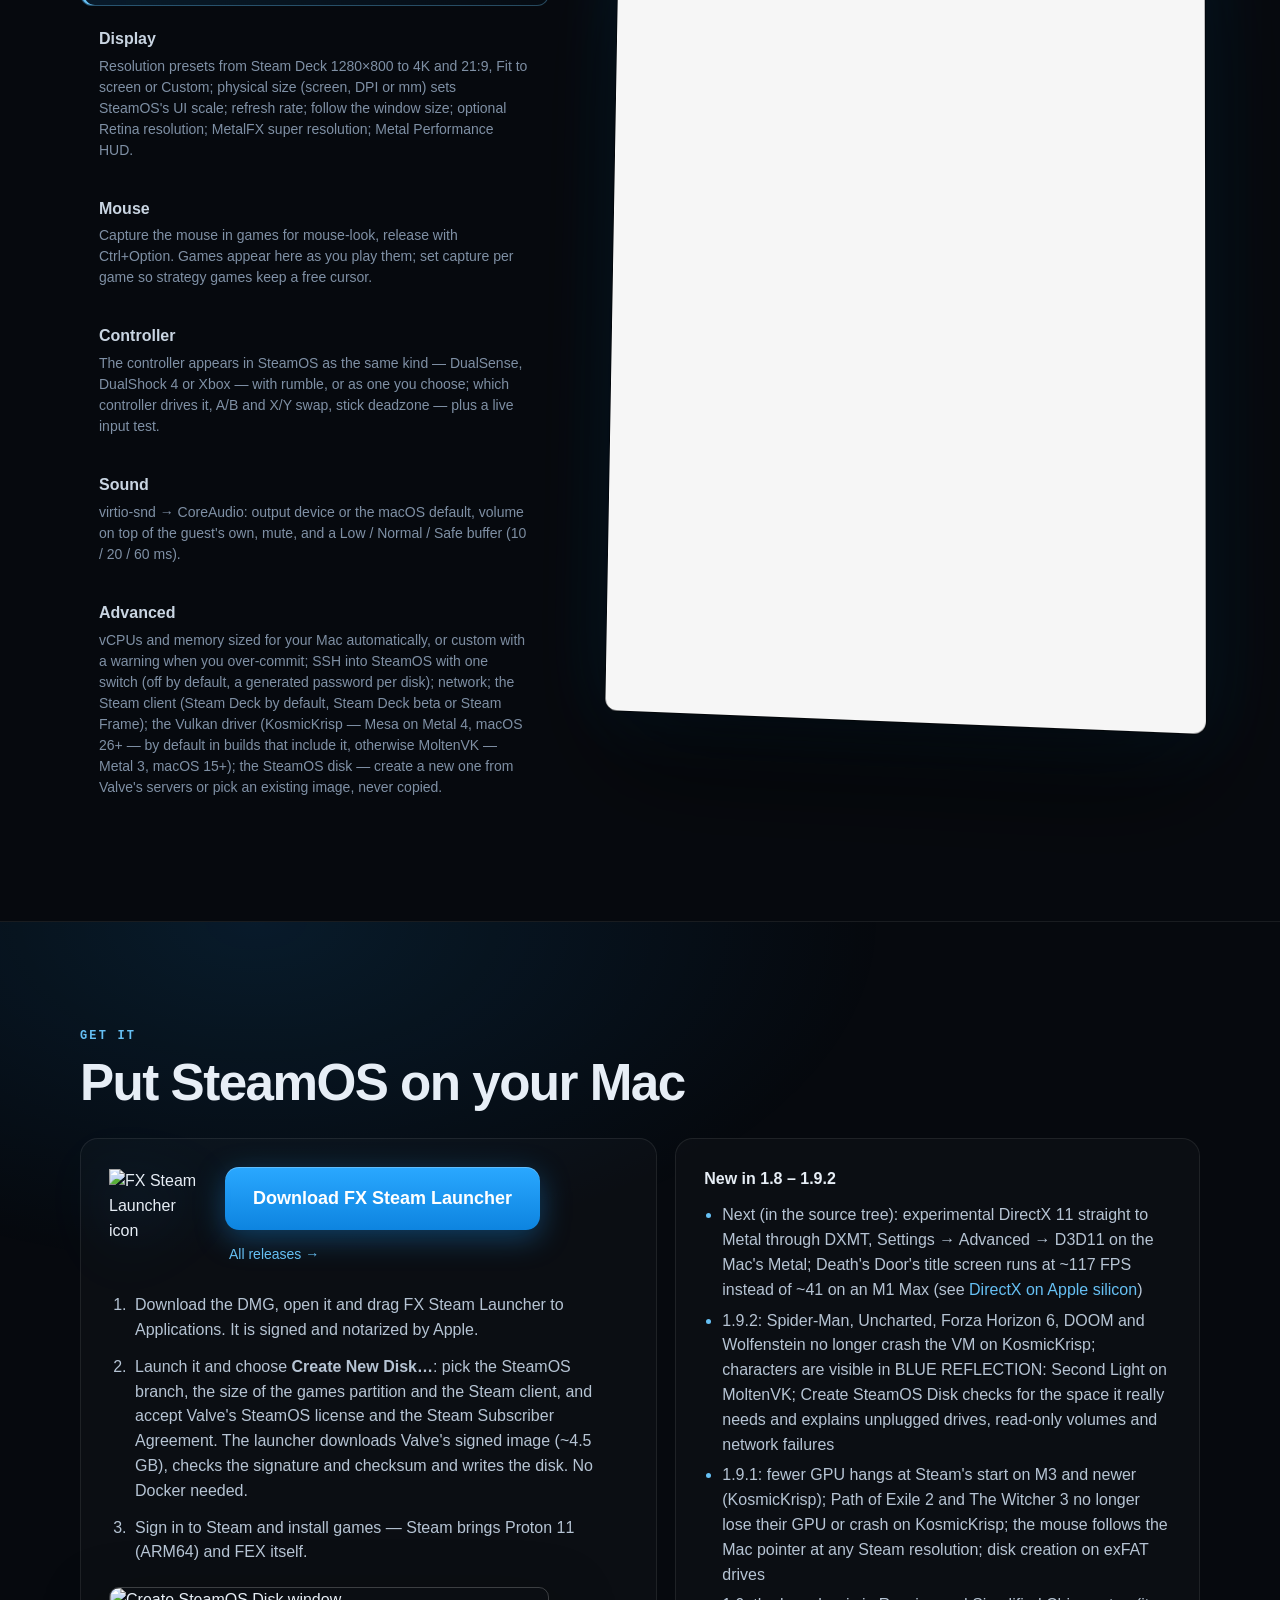
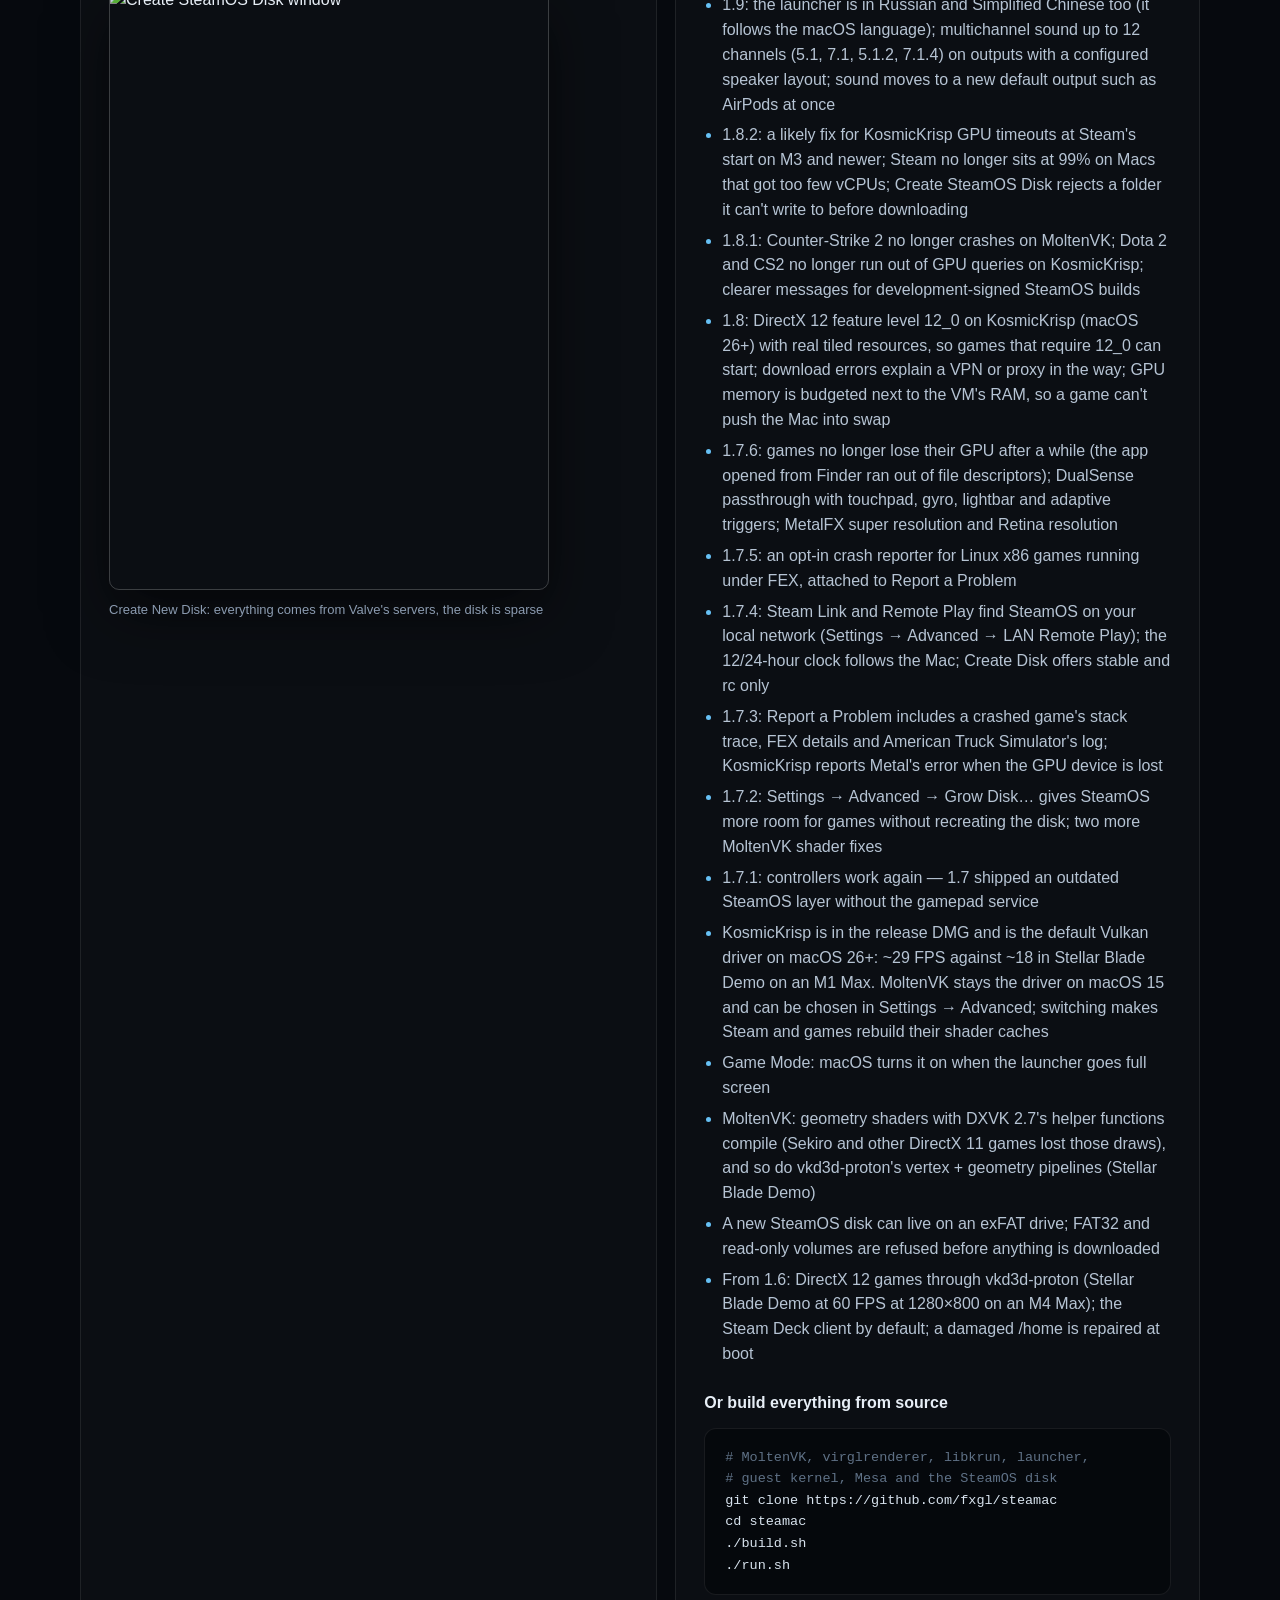
==== commit 25b0a235: "Site + README: DXMT benchmarks. New block in the DirectX section (#dxmt): what Settings > Advanced >" ====
--- a/docs/index.html
+++ b/docs/index.html
@@ -384,6 +384,35 @@
       </div>
     </div>
     <p class="graphics-note"><span lang="en">Switching drivers makes Steam and games rebuild their shader caches: the first run of a big DirectX 12 game compiles for a while (Stellar Blade Demo: ~28 minutes on an M1 Max with KosmicKrisp); later runs use the cache.</span><span lang="ru">После смены драйвера Steam и игры заново собирают кеши шейдеров: первый запуск большой DirectX 12-игры долго компилирует (Stellar Blade Demo: ~28 минут на M1 Max с KosmicKrisp); следующие запуски берут шейдеры из кеша.</span><span lang="zh">切换驱动后 Steam 与游戏会重建着色器缓存：大型 DirectX 12 游戏首次运行需编译一段时间（Stellar Blade 试玩版在 M1 Max + KosmicKrisp 上约 28 分钟），之后走缓存。</span></p>
+    <div class="dxmt" id="dxmt">
+      <h3><span lang="en">Experimental: DirectX 11 straight to Metal</span><span lang="ru">Экспериментально: DirectX 11 прямо в Metal</span><span lang="zh">实验性：DirectX 11 直达 Metal</span></h3>
+      <p class="section-lede">
+        <span lang="en">Settings → Advanced → <b>D3D11 on the Mac's Metal (wmtr)</b>. <a href="https://github.com/3Shain/dxmt">DXMT</a> implements Direct3D 11 and 10 on Metal; its Metal calls leave the VM through a virtio-gpu channel to an executor inside the launcher, which draws into the VM window. DXVK, Venus and the Vulkan driver are skipped for those games. While it is on, installed Windows games run on Proton 10.0 (x86-64, downloaded by Steam the first time); DirectX 12 and Vulkan games stay on the Vulkan path. Ported from StonkGuy's work; in the source tree now, in the next release.</span>
+        <span lang="ru">Настройки → Дополнительно → <b>D3D11 на Metal этого Mac (wmtr)</b>. <a href="https://github.com/3Shain/dxmt">DXMT</a> реализует Direct3D 11 и 10 на Metal; его вызовы Metal выходят из ВМ по каналу virtio-gpu к исполнителю внутри лаунчера, который рисует прямо в окно ВМ. DXVK, Venus и Vulkan-драйвер для таких игр не участвуют. Пока галка включена, установленные Windows-игры запускаются на Proton 10.0 (x86-64, Steam скачает его при первом запуске); игры на DirectX 12 и Vulkan остаются на пути Vulkan. Перенесено из работы StonkGuy; уже в исходниках, войдёт в следующий релиз.</span>
+        <span lang="zh">设置 → 高级 → <b>在 Mac 的 Metal 上运行 D3D11（wmtr）</b>。<a href="https://github.com/3Shain/dxmt">DXMT</a> 在 Metal 上实现 Direct3D 11 与 10；其 Metal 调用经 virtio-gpu 通道离开虚拟机，交给启动器内的执行器，直接绘制到虚拟机窗口。这些游戏不再经过 DXVK、Venus 与 Vulkan 驱动。开启期间，已安装的 Windows 游戏改用 Proton 10.0（x86-64，首次由 Steam 下载）；DirectX 12 与 Vulkan 游戏仍走 Vulkan 路径。移植自 StonkGuy 的工作；已进入源码，将随下一版发布。</span>
+      </p>
+      <div class="pair">
+        <figure>
+          <img src="media/deaths-door-dxvk.jpg" alt="Death's Door title screen through DXVK, Venus and KosmicKrisp" width="1280" height="800" loading="lazy">
+          <figcaption><span lang="en">DXVK → Venus → KosmicKrisp (default): ~41 FPS</span><span lang="ru">DXVK → Venus → KosmicKrisp (по умолчанию): ~41 FPS</span><span lang="zh">DXVK → Venus → KosmicKrisp（默认）：约 41 FPS</span></figcaption>
+        </figure>
+        <figure>
+          <img src="media/deaths-door-dxmt.jpg" alt="Death's Door title screen through DXMT on Metal" width="1280" height="800" loading="lazy">
+          <figcaption><span lang="en">DXMT → Metal: ~117 FPS, held by the 120 Hz display</span><span lang="ru">DXMT → Metal: ~117 FPS, упирается в 120 Гц дисплея</span><span lang="zh">DXMT → Metal：约 117 FPS，受 120 Hz 显示器限制</span></figcaption>
+        </figure>
+      </div>
+      <table class="bench">
+        <thead>
+          <tr><th><span lang="en">M1 Max, frames per second</span><span lang="ru">M1 Max, кадров в секунду</span><span lang="zh">M1 Max，每秒帧数</span></th><th>Proton 11 (ARM64) · DXVK</th><th>Proton 10 · DXVK</th><th>Proton 10 · DXMT</th></tr>
+        </thead>
+        <tbody>
+          <tr><td><span lang="en">Death's Door, title screen, 1280×800</span><span lang="ru">Death's Door, главное меню, 1280×800</span><span lang="zh">Death's Door，标题画面，1280×800</span></td><td>41</td><td>—</td><td><b>117</b></td></tr>
+          <tr><td><span lang="en">d3d11bench: 100 draws, 16 full-screen passes (fill rate)</span><span lang="ru">d3d11bench: 100 вызовов, 16 полноэкранных проходов (fill rate)</span><span lang="zh">d3d11bench：100 次绘制、16 次全屏通道（填充率）</span></td><td>44</td><td>50</td><td><b>100</b></td></tr>
+          <tr><td><span lang="en">d3d11bench: 2000 draws, 4 passes (draw calls)</span><span lang="ru">d3d11bench: 2000 вызовов, 4 прохода (draw calls)</span><span lang="zh">d3d11bench：2000 次绘制、4 次通道（绘制调用）</span></td><td>133</td><td><b>139</b></td><td>115</td></tr>
+        </tbody>
+      </table>
+      <p class="graphics-note"><span lang="en">macOS 27, VM with 6 vCPUs and 8 GB at 120 Hz, KosmicKrisp. Death's Door: frames shown on the Mac over 30 s. d3d11bench (StonkGuy's, launched through Steam): 20 s per run, median of three runs, DXMT of six over two boots. DXMT presents in step with the display, so it stops at 120 Hz; the draw-call test sits there, the Vulkan path goes past it. <b>While this is on, programs in SteamOS can run code on the Mac with your user's rights</b>: the executor runs in the VM process and trusts the guest. DXMT also has gaps, such as no stream output. Off by default.</span><span lang="ru">macOS 27, ВМ с 6 vCPU и 8 ГБ на 120 Гц, KosmicKrisp. Death's Door: кадры, показанные на Mac за 30 с. d3d11bench (от StonkGuy, запуск через Steam): 20 с на прогон, медиана трёх прогонов, у DXMT — шести за две загрузки. DXMT выводит кадры в такт дисплею и останавливается на 120 Гц; тест на draw-вызовы упирается в этот предел, а путь Vulkan его превышает. <b>Пока галка включена, программы в SteamOS могут выполнять код на Mac с правами вашего пользователя</b>: исполнитель работает в процессе ВМ и доверяет гостю. В DXMT есть и пробелы, например нет stream output. По умолчанию выключено.</span><span lang="zh">macOS 27，虚拟机 6 个 vCPU、8 GB、120 Hz，KosmicKrisp。Death's Door：30 秒内 Mac 上显示的帧。d3d11bench（StonkGuy 编写，经 Steam 启动）：每次 20 秒，取三次中位数，DXMT 取两次启动共六次。DXMT 与显示器同步出帧，止于 120 Hz；绘制调用测试受此限制，而 Vulkan 路径可超过。<b>开启期间，SteamOS 中的程序可以以你的用户权限在 Mac 上运行代码</b>：执行器运行在虚拟机进程内并信任客户机。DXMT 也有缺口，例如不支持流输出。默认关闭。</span></p>
+    </div>
   </div>
 </section>
 
@@ -498,6 +527,7 @@
       <div class="get-card">
         <h3><span lang="en">New in 1.8 – 1.9.2</span><span lang="ru">Новое в 1.8 – 1.9.2</span><span lang="zh">1.8 – 1.9.2 新特性</span></h3>
         <ul class="news">
+          <li><span lang="en">Next (in the source tree): experimental DirectX 11 straight to Metal through DXMT, Settings → Advanced → D3D11 on the Mac's Metal; Death's Door's title screen runs at ~117 FPS instead of ~41 on an M1 Max (see <a href="#dxmt">DirectX on Apple silicon</a>)</span><span lang="ru">Дальше (уже в исходниках): экспериментальный DirectX 11 прямо в Metal через DXMT, Настройки → Дополнительно → D3D11 на Metal этого Mac; главное меню Death's Door — ~117 FPS вместо ~41 на M1 Max (см. <a href="#dxmt">DirectX на Apple silicon</a>)</span><span lang="zh">下一版（已在源码中）：经 DXMT 让 DirectX 11 直达 Metal（实验性），设置 → 高级 → 在 Mac 的 Metal 上运行 D3D11；M1 Max 上 Death's Door 标题画面约 117 FPS，此前约 41（见 <a href="#dxmt">Apple 芯片上的 DirectX</a>）</span></li>
           <li><span lang="en">1.9.2: Spider-Man, Uncharted, Forza Horizon 6, DOOM and Wolfenstein no longer crash the VM on KosmicKrisp; characters are visible in BLUE REFLECTION: Second Light on MoltenVK; Create SteamOS Disk checks for the space it really needs and explains unplugged drives, read-only volumes and network failures</span><span lang="ru">1.9.2: Spider-Man, Uncharted, Forza Horizon 6, DOOM и Wolfenstein больше не роняют ВМ на KosmicKrisp; в BLUE REFLECTION: Second Light на MoltenVK видны персонажи; «Создать диск SteamOS» проверяет реально нужное место и объясняет отключённые диски, тома только для чтения и сетевые сбои</span><span lang="zh">1.9.2：Spider-Man、Uncharted、Forza Horizon 6、DOOM 与 Wolfenstein 在 KosmicKrisp 上不再导致虚拟机崩溃；MoltenVK 上 BLUE REFLECTION: Second Light 的角色可见；“创建 SteamOS 磁盘”检查实际所需空间，并说明磁盘断开、只读卷与网络错误</span></li>
           <li><span lang="en">1.9.1: fewer GPU hangs at Steam's start on M3 and newer (KosmicKrisp); Path of Exile 2 and The Witcher 3 no longer lose their GPU or crash on KosmicKrisp; the mouse follows the Mac pointer at any Steam resolution; disk creation on exFAT drives</span><span lang="ru">1.9.1: меньше зависаний GPU при старте Steam на M3 и новее (KosmicKrisp); Path of Exile 2 и The Witcher 3 больше не теряют GPU и не падают на KosmicKrisp; мышь следует за указателем Mac при любом разрешении в Steam; создание диска на exFAT</span><span lang="zh">1.9.1：减少 M3 及更新机型在 Steam 启动时的 GPU 挂起（KosmicKrisp）；Path of Exile 2 与 The Witcher 3 在 KosmicKrisp 上不再丢失 GPU 或崩溃；任意 Steam 分辨率下鼠标都跟随 Mac 指针；可在 exFAT 磁盘上创建磁盘</span></li>
           <li><span lang="en">1.9: the launcher is in Russian and Simplified Chinese too (it follows the macOS language); multichannel sound up to 12 channels (5.1, 7.1, 5.1.2, 7.1.4) on outputs with a configured speaker layout; sound moves to a new default output such as AirPods at once</span><span lang="ru">1.9: лаунчер — также на русском и упрощённом китайском (следует языку macOS); многоканальный звук до 12 каналов (5.1, 7.1, 5.1.2, 7.1.4) на выходах с настроенной раскладкой динамиков; звук сразу переходит на новое устройство вывода по умолчанию, например AirPods</span><span lang="zh">1.9：启动器新增俄语与简体中文界面（跟随 macOS 语言）；在配置了扬声器布局的输出设备上支持最多 12 声道多声道音频（5.1、7.1、5.1.2、7.1.4）；默认输出变为 AirPods 等新设备时声音立即跟随</span></li>
--- a/docs/assets/style.css
+++ b/docs/assets/style.css
@@ -0,0 +1,495 @@
+/* FX Steam Launcher landing page. No dependencies; the 3D stack is plain CSS transforms
+   driven by assets/app.js (one rig, six layers, each layer a slab with edges and raised chips). */
+
+:root {
+  --bg: #06090e;
+  --bg2: #0b1119;
+  --text: #e7eef6;
+  --muted: #8b9bb0;
+  --line: rgba(255, 255, 255, .08);
+  --steam: #1a9fff;
+  --steam2: #66c0f4;
+  --sans: -apple-system, BlinkMacSystemFont, "SF Pro Display", "Segoe UI", Inter, Roboto, "Helvetica Neue", Arial, sans-serif;
+  --mono: ui-monospace, "SF Mono", SFMono-Regular, Menlo, Consolas, monospace;
+  /* Rig width; everything inside the stack scales with it. */
+  --w: min(64vw, 1040px);
+  --u: calc(var(--w) / 100);
+}
+
+* { box-sizing: border-box; }
+html { scroll-behavior: smooth; background: var(--bg); }
+body {
+  margin: 0;
+  color: var(--text);
+  background:
+    radial-gradient(1200px 700px at 70% -10%, rgba(26, 159, 255, .16), transparent 60%),
+    radial-gradient(900px 600px at 0% 30%, rgba(102, 192, 244, .07), transparent 60%),
+    var(--bg);
+  font: 16px/1.55 var(--sans);
+  -webkit-font-smoothing: antialiased;
+  overflow-x: hidden;
+}
+a { color: var(--steam2); text-decoration: none; }
+a:hover { text-decoration: underline; }
+code { font-family: var(--mono); font-size: .92em; background: rgba(255, 255, 255, .06); padding: .1em .35em; border-radius: 5px; }
+
+/* Language switch: all languages are in the markup, the inactive ones are hidden. */
+[data-lang="en"] [lang="ru"], [data-lang="en"] [lang="zh"],
+[data-lang="ru"] [lang="en"], [data-lang="ru"] [lang="zh"],
+[data-lang="zh"] [lang="en"], [data-lang="zh"] [lang="ru"] { display: none !important; }
+
+/* ---------- Nav ---------- */
+.nav {
+  position: fixed; inset: 0 0 auto 0; z-index: 50;
+  display: flex; align-items: center; gap: 28px;
+  padding: 14px clamp(16px, 4vw, 44px);
+  background: linear-gradient(to bottom, rgba(6, 9, 14, .82), rgba(6, 9, 14, .55));
+  backdrop-filter: blur(14px) saturate(140%);
+  -webkit-backdrop-filter: blur(14px) saturate(140%);
+  border-bottom: 1px solid var(--line);
+}
+.brand { display: flex; align-items: center; gap: 10px; color: var(--text); font-weight: 650; letter-spacing: .01em; }
+.brand:hover { text-decoration: none; }
+.brand-mark { width: 28px; height: 28px; display: block; filter: drop-shadow(0 0 10px rgba(102, 192, 244, .35)); }
+.nav-links { display: flex; gap: 22px; margin-left: auto; font-size: 14px; }
+.nav-links a { color: var(--muted); }
+.nav-links a:hover { color: var(--text); text-decoration: none; }
+.lang-switch { display: flex; border: 1px solid var(--line); border-radius: 999px; overflow: hidden; }
+.lang-switch button {
+  font: 600 12px/1 var(--sans); letter-spacing: .06em; color: var(--muted);
+  background: none; border: 0; padding: 7px 10px; cursor: pointer;
+}
+[data-lang="en"] [data-set-lang="en"], [data-lang="ru"] [data-set-lang="ru"], [data-lang="zh"] [data-set-lang="zh"] { color: #04121f; background: var(--steam2); }
+
+/* ---------- Buttons ---------- */
+.btn {
+  display: inline-flex; align-items: center; gap: 10px;
+  padding: 13px 22px; border-radius: 12px; font-weight: 650; font-size: 15px;
+  transition: transform .2s ease, box-shadow .2s ease, background .2s ease;
+}
+.btn:hover { text-decoration: none; transform: translateY(-1px); }
+.btn small { font-weight: 500; opacity: .7; font-size: 12px; }
+.btn small:empty { display: none; }
+.btn-primary {
+  color: #fff;
+  background: linear-gradient(180deg, #2aa8ff, #0d84e0);
+  box-shadow: 0 8px 30px rgba(26, 159, 255, .35), inset 0 1px 0 rgba(255, 255, 255, .25);
+}
+.btn-primary:hover { box-shadow: 0 10px 40px rgba(26, 159, 255, .55), inset 0 1px 0 rgba(255, 255, 255, .25); }
+.btn-ghost { color: var(--text); border: 1px solid rgba(255, 255, 255, .16); background: rgba(255, 255, 255, .03); }
+.btn-big { padding: 18px 28px; font-size: 18px; border-radius: 14px; }
+
+/* ---------- Scene ---------- */
+.scene { position: relative; height: 920vh; }
+.stage { position: sticky; top: 0; height: 100vh; height: 100svh; overflow: hidden; }
+.glow {
+  position: absolute; left: 50%; top: 58%; width: 120vmax; height: 60vmax; transform: translate(-50%, -50%);
+  background: radial-gradient(closest-side, rgba(26, 159, 255, .12), transparent 70%);
+  pointer-events: none;
+}
+
+.hero-copy {
+  position: absolute; left: 0; right: 0; top: clamp(76px, 12vh, 130px); z-index: 5;
+  text-align: center; padding: 0 20px;
+  will-change: opacity, transform;
+}
+.kicker { margin: 0 0 14px; font: 600 12px/1 var(--mono); letter-spacing: .18em; text-transform: uppercase; color: var(--steam2); }
+h1 {
+  margin: 0; font-size: clamp(40px, 6.6vw, 92px); line-height: .98; letter-spacing: -.035em; font-weight: 750;
+}
+h1 em {
+  font-style: normal;
+  background: linear-gradient(90deg, #8fd3ff, #1a9fff 55%, #7c5cff);
+  -webkit-background-clip: text; background-clip: text; color: transparent;
+}
+.lede { max-width: 680px; margin: 18px auto 0; color: #b6c4d4; font-size: clamp(15px, 1.35vw, 18px); }
+.cta { display: flex; gap: 12px; justify-content: center; margin-top: 26px; flex-wrap: wrap; }
+
+.viewport { position: absolute; inset: 0; perspective: 2600px; perspective-origin: 50% 35%; pointer-events: none; }
+.rig {
+  position: absolute; left: 50%; top: 50%;
+  width: var(--w); aspect-ratio: 1280 / 834;
+  margin-left: calc(var(--w) / -2); margin-top: calc(var(--w) * -834 / 2560);
+  transform-style: preserve-3d;
+  transform: translate3d(0, 34vh, 0) scale3d(.92, .92, .92);
+  will-change: transform;
+}
+.layer {
+  position: absolute; inset: 0;
+  transform-style: preserve-3d;
+  --t: calc(var(--u) * .9);        /* slab thickness */
+  --lift: 0;                        /* 0..1, set while the layer is pulled out */
+}
+.slab {
+  position: absolute; inset: 0; border-radius: calc(var(--u) * .9);
+  transform-style: preserve-3d;
+}
+/* Slab sides: they hang below the slab (−Z); with the rig's rotation the front and left sides face the viewer. */
+.edge { position: absolute; }
+.edge-b {
+  left: calc(var(--u) * .5); right: calc(var(--u) * .5); top: 100%; height: var(--t);
+  transform-origin: top; transform: rotateX(-90deg);
+  background: linear-gradient(to bottom, color-mix(in srgb, var(--accent) 35%, #0a1018), #05080c);
+}
+.edge-l {
+  top: calc(var(--u) * .5); bottom: calc(var(--u) * .5); right: 100%; width: var(--t);
+  transform-origin: right; transform: rotateY(90deg);
+  background: linear-gradient(to left, color-mix(in srgb, var(--accent) 25%, #0a1018), #05080c);
+}
+
+/* Screen layer = the launcher window. */
+.layer-screen .slab {
+  background: #0b0f15;
+  border: 1px solid rgba(255, 255, 255, .14);
+  box-shadow: 0 40px 120px rgba(0, 0, 0, .55), 0 0 0 1px rgba(0, 0, 0, .6);
+  overflow: hidden;
+}
+.layer-screen .edge-b, .layer-screen .edge-l { background: linear-gradient(#3a434e, #161b22); }
+.window { position: absolute; inset: 0; display: flex; flex-direction: column; }
+.titlebar {
+  flex: 0 0 calc(100% * 34 / 834); display: flex; align-items: center; gap: calc(var(--u) * .62);
+  padding: 0 calc(var(--u) * 1.1);
+  background: linear-gradient(#2a2f37, #20252c); border-bottom: 1px solid #0b0d10;
+  font: 600 calc(var(--u) * 1.05) / 1 var(--sans); color: #b8c0ca;
+}
+.titlebar i { width: calc(var(--u) * 1.0); height: calc(var(--u) * 1.0); border-radius: 50%; background: #ff5f57; }
+.titlebar i:nth-child(2) { background: #febc2e; }
+.titlebar i:nth-child(3) { background: #28c840; }
+.titlebar span { position: absolute; left: 0; right: 0; text-align: center; pointer-events: none; }
+.screen-video { flex: 1; width: 100%; min-height: 0; object-fit: cover; display: block; background: #000; }
+
+/* PCB boards. */
+.pcb {
+  --sub: color-mix(in srgb, var(--accent) 7%, #08111a);
+  background:
+    radial-gradient(circle at 2.6% 4%, #000 0 .45%, color-mix(in srgb, var(--accent) 50%, #c9a24a) .5% .95%, transparent 1%),
+    radial-gradient(circle at 97.4% 4%, #000 0 .45%, color-mix(in srgb, var(--accent) 50%, #c9a24a) .5% .95%, transparent 1%),
+    radial-gradient(circle at 2.6% 96%, #000 0 .45%, color-mix(in srgb, var(--accent) 50%, #c9a24a) .5% .95%, transparent 1%),
+    radial-gradient(circle at 97.4% 96%, #000 0 .45%, color-mix(in srgb, var(--accent) 50%, #c9a24a) .5% .95%, transparent 1%),
+    radial-gradient(120% 90% at 30% 20%, color-mix(in srgb, var(--accent) 16%, transparent), transparent 60%),
+    repeating-linear-gradient(0deg, rgba(255, 255, 255, .028) 0 1px, transparent 1px calc(var(--u) * 2)),
+    repeating-linear-gradient(90deg, rgba(255, 255, 255, .028) 0 1px, transparent 1px calc(var(--u) * 2)),
+    linear-gradient(160deg, color-mix(in srgb, var(--sub) 100%, #fff 3%), var(--sub));
+  border: 1px solid color-mix(in srgb, var(--accent) 35%, transparent);
+  box-shadow: inset 0 0 0 calc(var(--u) * .35) rgba(0, 0, 0, .25), 0 0 calc(var(--u) * 4) color-mix(in srgb, var(--accent) 10%, transparent);
+}
+.traces { position: absolute; inset: 0; width: 100%; height: 100%; overflow: visible; }
+.traces path {
+  fill: none; stroke: var(--accent); stroke-opacity: .5; stroke-width: calc(var(--u) * .28);
+  vector-effect: non-scaling-stroke; stroke-linejoin: round; stroke-linecap: round;
+}
+.layer.on .traces path {
+  stroke-opacity: 1; stroke-dasharray: 6 10; animation: flow 1s linear infinite;
+  filter: drop-shadow(0 0 4px var(--accent));
+}
+@keyframes flow { to { stroke-dashoffset: -16; } }
+
+.silk {
+  position: absolute; left: calc(var(--x, 0) * 1%); top: calc(var(--y, 0) * 1%);
+  font: 600 calc(var(--u) * .95) / 1 var(--mono); letter-spacing: .14em;
+  color: color-mix(in srgb, var(--accent) 45%, #c9d4df); opacity: .55; white-space: nowrap;
+}
+.silk-tl { left: 5%; top: 3.2%; }
+.silk-big {
+  left: auto; top: auto; right: 4%; bottom: 3.5%;
+  font: 800 calc(var(--u) * 4.2) / 1 var(--sans); letter-spacing: .02em; opacity: .1; color: var(--accent);
+}
+
+.chip {
+  --ch: calc(var(--u) * 1.4);   /* chip height above the board */
+  position: absolute;
+  left: calc(var(--x) * 1%); top: calc(var(--y) * 1%); width: calc(var(--w) * 1%); height: calc(var(--h) * 1%);
+  display: flex; flex-direction: column; justify-content: center; gap: calc(var(--u) * .45);
+  padding: 0 calc(var(--u) * 1.3);
+  border-radius: calc(var(--u) * .5);
+  background: linear-gradient(160deg, #1a222d, #0e141b);
+  border: 1px solid rgba(255, 255, 255, .09);
+  transform-style: preserve-3d;
+  transform: translateZ(var(--ch));
+  transition: border-color .4s ease, box-shadow .4s ease;
+}
+/* Chip sides (front + left), same trick as the slab edges. */
+.chip::before, .chip::after { content: ""; position: absolute; background: #070a0e; }
+.chip::before { left: 2px; right: 2px; top: 100%; height: var(--ch); transform-origin: top; transform: rotateX(-90deg); background: linear-gradient(#141b24, #06090d); }
+.chip::after { top: 2px; bottom: 2px; right: 100%; width: var(--ch); transform-origin: right; transform: rotateY(90deg); background: linear-gradient(to left, #10161e, #06090d); }
+.chip b {
+  font: 700 calc(var(--u) * 1.75) / 1.1 var(--mono); letter-spacing: .01em; color: #dfe7ef;
+  white-space: nowrap; overflow: hidden; text-overflow: ellipsis;
+}
+.chip small { font: 500 calc(var(--u) * 1.2) / 1.25 var(--mono); color: #8394a8; }
+.chip-core {
+  --ch: calc(var(--u) * 2.2);
+  align-items: center; text-align: center;
+  background:
+    repeating-linear-gradient(90deg, transparent 0 calc(var(--u) * .7), color-mix(in srgb, var(--accent) 30%, #8a96a3) calc(var(--u) * .7) calc(var(--u) * 1)) top / 100% calc(var(--u) * .5) no-repeat,
+    repeating-linear-gradient(90deg, transparent 0 calc(var(--u) * .7), color-mix(in srgb, var(--accent) 30%, #8a96a3) calc(var(--u) * .7) calc(var(--u) * 1)) bottom / 100% calc(var(--u) * .5) no-repeat,
+    linear-gradient(160deg, #202a36, #0f151d);
+}
+.chip-core b { font-size: calc(var(--u) * 2.1); color: #fff; }
+.chip-core::selection { background: none; }
+.chip-ring b::before {
+  content: ""; display: block; width: calc(var(--u) * 7); height: calc(var(--u) * 7); margin: 0 auto calc(var(--u) * 1.4);
+  border-radius: 50%; border: calc(var(--u) * .5) dashed color-mix(in srgb, var(--accent) 70%, #fff);
+  animation: spin 6s linear infinite paused;
+}
+.layer.on .chip-ring b::before { animation-play-state: running; }
+@keyframes spin { to { transform: rotate(1turn); } }
+.chip-soc { background: linear-gradient(160deg, #2b3440, #151b23); border-color: rgba(255, 255, 255, .18); }
+.chip-soc b { font-family: var(--sans); font-weight: 750; letter-spacing: -.01em; font-size: calc(var(--u) * 2.6); }
+
+.layer.on .chip { border-color: color-mix(in srgb, var(--accent) 70%, transparent); box-shadow: 0 0 calc(var(--u) * 1.6) color-mix(in srgb, var(--accent) 30%, transparent); }
+.layer.on .chip b { color: #fff; }
+
+/* Dimming film for layers that are not in focus (a leaf element, so it does not flatten the 3D). */
+.dim {
+  position: absolute; inset: 0; border-radius: inherit; background: #04070b;
+  opacity: 0; transition: opacity .45s ease; pointer-events: none;
+  transform: translateZ(calc(var(--u) * 2.6));
+}
+.layer.off .dim { opacity: .5; }
+
+/* ---------- Feature panel ---------- */
+.panel {
+  position: absolute; left: clamp(20px, 5vw, 80px); top: 50%; width: min(36vw, 480px);
+  transform: translateY(-46%); z-index: 6; pointer-events: none;
+}
+.info {
+  position: absolute; left: 0; right: 0; top: 50%;
+  transform: translateY(calc(-50% + 18px)); opacity: 0; visibility: hidden;
+  transition: opacity .45s ease, transform .55s cubic-bezier(.2, .7, .2, 1), visibility 0s linear .55s;
+}
+.info.show { opacity: 1; visibility: visible; transform: translateY(-50%); transition-delay: 0s; pointer-events: auto; }
+.info-kicker { margin: 0 0 10px; font: 600 12px/1 var(--mono); letter-spacing: .16em; text-transform: uppercase; color: var(--accent, var(--steam2)); }
+.info h2 { margin: 0 0 12px; font-size: clamp(26px, 2.6vw, 38px); line-height: 1.08; letter-spacing: -.02em; }
+.info p { margin: 0 0 12px; color: #b6c4d4; }
+.info-lede { font-size: 17px; color: #d3dde8 !important; }
+.info ul { margin: 0 0 14px; padding: 0; list-style: none; }
+.info li { position: relative; padding-left: 20px; margin: 0 0 9px; color: #a9b8c9; font-size: 14.5px; }
+.info li::before {
+  content: ""; position: absolute; left: 2px; top: .62em; width: 8px; height: 8px; border-radius: 2px;
+  background: var(--accent); box-shadow: 0 0 10px var(--accent);
+}
+.tags { display: flex; flex-wrap: wrap; gap: 6px; }
+.tags span {
+  font: 500 11.5px/1 var(--mono); color: var(--accent); padding: 6px 8px; border-radius: 6px;
+  border: 1px solid color-mix(in srgb, var(--accent) 40%, transparent);
+  background: color-mix(in srgb, var(--accent) 8%, transparent);
+}
+
+.rail {
+  position: absolute; right: clamp(14px, 2.4vw, 36px); top: 50%; transform: translateY(-50%);
+  display: flex; flex-direction: column; gap: 4px; z-index: 6;
+  opacity: 0; transition: opacity .4s ease; pointer-events: none;
+}
+.rail.show { opacity: 1; pointer-events: auto; }
+.rail button {
+  display: flex; align-items: center; justify-content: flex-end; gap: 10px;
+  background: none; border: 0; cursor: pointer; padding: 6px 0;
+  font: 600 11px/1 var(--mono); letter-spacing: .1em; text-transform: uppercase; color: #5f6f82;
+}
+.rail button::after {
+  content: ""; width: 9px; height: 9px; border-radius: 3px; border: 1.5px solid currentColor; transition: all .3s ease;
+}
+.rail button:hover { color: #b9c6d4; }
+.rail button.on { color: var(--accent); }
+.rail button.on::after { background: var(--accent); border-color: var(--accent); box-shadow: 0 0 12px var(--accent); }
+
+.scroll-hint {
+  /* Bottom-right margin, so it never covers the boot progress in the video. */
+  position: absolute; right: clamp(16px, 2.4vw, 36px); bottom: 22px; z-index: 6;
+  display: flex; flex-direction: column; align-items: center; gap: 8px; white-space: nowrap;
+  font: 600 11px/1 var(--mono); letter-spacing: .14em; text-transform: uppercase; color: #8193a8;
+  padding: 10px 14px; border-radius: 999px; background: rgba(6, 9, 14, .55); backdrop-filter: blur(8px); -webkit-backdrop-filter: blur(8px);
+  transition: opacity .3s ease;
+}
+.scroll-hint i { width: 1.5px; height: 18px; background: linear-gradient(var(--steam2), transparent); animation: hint 1.6s ease-in-out infinite; }
+@keyframes hint { 0% { transform: translateY(-4px); opacity: 0; } 40% { opacity: 1; } 100% { transform: translateY(6px); opacity: 0; } }
+
+/* ---------- Sections ---------- */
+.section { position: relative; padding: clamp(80px, 12vh, 140px) 0; border-top: 1px solid var(--line); }
+.wrap { width: min(1120px, calc(100% - 40px)); margin: 0 auto; }
+.section h2 { margin: 0 0 16px; font-size: clamp(32px, 4vw, 54px); letter-spacing: -.03em; line-height: 1.05; }
+.section-lede { max-width: 760px; color: #b6c4d4; font-size: 17px; margin: 0 0 36px; }
+.shots { display: grid; grid-template-columns: repeat(5, 1fr); gap: 14px; margin: 0 0 22px; }
+.shots figure { margin: 0; }
+.shots img {
+  display: block; width: 100%; height: auto; aspect-ratio: 16 / 10; object-fit: cover; border-radius: 12px;
+  border: 1px solid rgba(255, 255, 255, .1); box-shadow: 0 18px 50px rgba(0, 0, 0, .45);
+  transition: transform .35s cubic-bezier(.2, .7, .2, 1), box-shadow .35s ease;
+}
+.shots figure:hover img { transform: translateY(-4px) scale(1.02); box-shadow: 0 24px 60px rgba(26, 159, 255, .2); }
+.shots figcaption { margin-top: 10px; font-size: 13px; color: var(--muted); }
+.compare { margin: 0 0 22px; }
+.compare video {
+  display: block; width: 100%; height: auto; aspect-ratio: 3258 / 1586; border-radius: 12px; background: #000;
+  border: 1px solid rgba(255, 255, 255, .1); box-shadow: 0 18px 50px rgba(0, 0, 0, .45);
+}
+.compare figcaption { margin-top: 10px; font-size: 13px; color: var(--muted); }
+.graphics-note { max-width: 760px; margin: 22px 0 0; color: var(--muted); font-size: 14.5px; }
+.cards { display: grid; grid-template-columns: repeat(4, 1fr); gap: 16px; }
+.card {
+  padding: 22px; border-radius: 16px; border: 1px solid var(--line);
+  background: linear-gradient(180deg, rgba(255, 255, 255, .035), rgba(255, 255, 255, .01));
+}
+.card h3 { margin: 0 0 8px; font-size: 17px; }
+.card p { margin: 0; color: var(--muted); font-size: 14.5px; }
+.limits { margin-top: 44px; padding: 24px 26px; border-radius: 16px; border: 1px dashed rgba(255, 255, 255, .14); }
+.limits h3 { margin: 0 0 12px; font-size: 15px; font-family: var(--mono); letter-spacing: .1em; text-transform: uppercase; color: #ffb37a; }
+.limits ul { margin: 0; padding-left: 18px; color: #a9b8c9; }
+.limits li { margin: 6px 0; }
+.limits b { color: var(--text); }
+
+/* Experimental DXMT block in the graphics section: two screenshots and the benchmark table. */
+.dxmt { margin-top: 56px; padding-top: 40px; border-top: 1px solid var(--line); }
+.dxmt h3 { margin: 0 0 14px; font-size: clamp(22px, 2.4vw, 30px); letter-spacing: -.02em; }
+.dxmt .section-lede { margin-bottom: 26px; }
+.pair { display: grid; grid-template-columns: 1fr 1fr; gap: 16px; margin: 0 0 22px; }
+.pair figure { margin: 0; }
+.pair img {
+  display: block; width: 100%; height: auto; aspect-ratio: 16 / 10; border-radius: 12px;
+  border: 1px solid rgba(255, 255, 255, .1); box-shadow: 0 18px 50px rgba(0, 0, 0, .45);
+}
+.pair figcaption { margin-top: 10px; font-size: 13px; color: var(--muted); font-family: var(--mono); }
+.bench { width: 100%; border-collapse: collapse; font-size: 14.5px; }
+.bench th, .bench td { padding: 10px 12px; border-bottom: 1px solid var(--line); text-align: right; }
+.bench th:first-child, .bench td:first-child { text-align: left; }
+.bench th { color: var(--muted); font: 600 12px/1.3 var(--mono); letter-spacing: .04em; }
+.bench td { color: #b6c4d4; font-variant-numeric: tabular-nums; }
+.bench b { color: var(--steam2); }
+
+/* Testimonials: player quotes (verbatim apart from spelling). */
+.voices { padding: clamp(64px, 9vh, 110px) 0; }
+.quotes { display: grid; grid-template-columns: repeat(auto-fit, minmax(min(100%, 520px), 1fr)); gap: 20px; }
+.quote {
+  position: relative; margin: 0; padding: 30px 34px 26px; border-radius: 18px; border: 1px solid var(--line);
+  background: linear-gradient(180deg, rgba(102, 192, 244, .07), rgba(255, 255, 255, .01)); box-shadow: inset 3px 0 0 var(--steam2);
+}
+.quote::before { content: "“"; position: absolute; top: 4px; right: 26px; font: 700 110px/1 Georgia, "Times New Roman", serif; color: var(--steam2); opacity: .16; pointer-events: none; }
+.quote blockquote { margin: 0 0 18px; }
+.quote blockquote p { margin: 0; max-width: 880px; font-size: clamp(20px, 2.4vw, 29px); line-height: 1.35; letter-spacing: -.01em; color: var(--text); }
+.quote figcaption { font: 500 13px/1.5 var(--mono); color: var(--muted); }
+
+/* Settings showcase: tab list + the real Settings window screenshots (clickable toolbar). */
+.settings-grid { display: grid; grid-template-columns: minmax(0, 1fr) minmax(0, 600px); gap: clamp(24px, 4vw, 56px); align-items: center; }
+.settings-tabs { list-style: none; margin: 0; padding: 0; display: grid; gap: 6px; }
+.settings-tabs button {
+  display: grid; gap: 4px; width: 100%; text-align: left; cursor: pointer;
+  padding: 14px 18px; border-radius: 12px; border: 1px solid transparent; background: none;
+  font: inherit; color: #7f90a5; transition: background .25s ease, border-color .25s ease, color .25s ease;
+}
+.settings-tabs button b { font-size: 16px; color: #c9d5e2; }
+.settings-tabs button span { font-size: 14px; line-height: 1.5; }
+.settings-tabs button:hover { background: rgba(255, 255, 255, .03); }
+.settings-tabs button[aria-selected="true"] {
+  color: #b6c4d4; border-color: rgba(102, 192, 244, .35);
+  background: linear-gradient(90deg, rgba(26, 159, 255, .12), rgba(26, 159, 255, .02));
+  box-shadow: inset 3px 0 0 var(--steam2);
+}
+.settings-tabs button[aria-selected="true"] b { color: #fff; }
+.settings-window {
+  position: relative; aspect-ratio: 600 / 800; border-radius: 12px; overflow: hidden;
+  border: 1px solid rgba(255, 255, 255, .22); background: #f6f6f6;
+  box-shadow: 0 50px 120px rgba(0, 0, 0, .6), 0 0 0 1px rgba(0, 0, 0, .5), 0 0 80px rgba(26, 159, 255, .15);
+  transform: perspective(1600px) rotateY(-9deg) rotateX(3deg);
+  transition: transform .6s cubic-bezier(.2, .7, .2, 1);
+}
+.settings-window:hover { transform: perspective(1600px) rotateY(0) rotateX(0); }
+.settings-window img {
+  position: absolute; inset: 0; width: 100%; height: 100%; display: block;
+  opacity: 0; transition: opacity .35s ease;
+}
+.settings-window img.show { opacity: 1; }
+.toolbar-hit i {
+  position: absolute; top: 3.25%; width: 9.4%; height: 5.75%; border-radius: 8px; cursor: pointer;
+}
+.toolbar-hit i:hover { background: rgba(0, 0, 0, .05); }
+.toolbar-hit i:nth-child(1) { left: 20.3%; }
+.toolbar-hit i:nth-child(2) { left: 29.8%; }
+.toolbar-hit i:nth-child(3) { left: 39.2%; }
+.toolbar-hit i:nth-child(4) { left: 49.2%; }
+.toolbar-hit i:nth-child(5) { left: 59.3%; }
+.toolbar-hit i:nth-child(6) { left: 69.3%; }
+
+.get { background: radial-gradient(900px 500px at 20% 0%, rgba(26, 159, 255, .12), transparent 70%); }
+.get-grid { display: grid; grid-template-columns: 1.1fr 1fr; gap: 18px; margin-top: 28px; }
+.get-card { padding: 28px; border-radius: 18px; border: 1px solid var(--line); background: rgba(255, 255, 255, .025); }
+.get-card h3 { margin: 0 0 12px; font-size: 16px; }
+.get-card h3 + pre { margin-top: 0; }
+.all-releases { display: inline-block; margin: 14px 0 0 4px; font-size: 14px; }
+.get-head { display: flex; align-items: center; gap: 20px; }
+.app-icon { width: 96px; height: 96px; flex: none; filter: drop-shadow(0 12px 30px rgba(26, 159, 255, .35)); }
+.create-disk { margin: 22px 0 0; }
+.create-disk img {
+  display: block; width: 100%; max-width: 440px; height: auto; border-radius: 10px;
+  border: 1px solid rgba(255, 255, 255, .2); box-shadow: 0 24px 60px rgba(0, 0, 0, .5);
+}
+.create-disk figcaption { margin-top: 10px; font-size: 13px; color: var(--muted); }
+.news { margin: 0 0 24px; padding-left: 18px; color: #b6c4d4; }
+.news li { margin: 6px 0; }
+.news li::marker { color: var(--steam2); }
+.privacy { margin: 18px 0 0; font-size: 13px; color: var(--muted); }
+.steps { margin: 26px 0 0; padding-left: 22px; color: #b6c4d4; }
+.steps li { margin: 0 0 12px; padding-left: 4px; }
+pre {
+  margin: 0 0 24px; padding: 18px 20px; border-radius: 12px; overflow-x: auto;
+  background: #05080c; border: 1px solid var(--line); font: 13.5px/1.6 var(--mono); color: #d8e3ee;
+}
+pre code { background: none; padding: 0; font-size: inherit; }
+pre .c { color: #5f7186; }
+.req { margin: 0; padding-left: 18px; color: #a9b8c9; }
+.req li { margin: 5px 0; }
+
+.footer { padding: 40px 0 60px; border-top: 1px solid var(--line); color: #6f8094; font-size: 13.5px; }
+.footer p { margin: 0 0 8px; }
+.footer a { color: #8fb8d8; }
+
+/* ---------- Narrow screens: stack centered, panel as a bottom card. ---------- */
+@media (max-width: 900px) {
+  :root { --w: 92vw; }
+  .nav { gap: 12px; }
+  .nav-links { gap: 14px; }
+  .nav-links a:not(.gh) { display: none; }
+  .brand-name { font-size: 14px; }
+  .panel {
+    left: 12px; right: 12px; width: auto; top: auto; bottom: 14px; transform: none;
+    min-height: 0;
+  }
+  .info {
+    top: auto; bottom: 0; transform: translateY(18px);
+    padding: 16px 16px 6px; border-radius: 16px;
+    background: rgba(8, 12, 18, .86); border: 1px solid var(--line);
+    backdrop-filter: blur(10px); -webkit-backdrop-filter: blur(10px);
+  }
+  .info.show { transform: none; }
+  .info h2 { font-size: 22px; margin-bottom: 8px; }
+  .info-lede { font-size: 14.5px; }
+  .info ul { display: none; }
+  .rail { display: none; }
+  .scroll-hint { right: auto; left: 50%; transform: translateX(-50%); }
+  .cards, .get-grid, .pair { grid-template-columns: 1fr; }
+  .bench { font-size: 13px; }
+  .bench th, .bench td { padding: 8px 6px; }
+  .shots { grid-template-columns: 1fr 1fr; }
+  .shots figure:last-child:nth-child(odd) { grid-column: 1 / -1; }
+  .settings-grid { grid-template-columns: 1fr; }
+  .settings-window { order: -1; width: min(100%, 440px); margin: 0 auto; transform: none; }
+  .quote { padding: 52px 22px 22px 26px; }
+  .quote::before { font-size: 80px; top: 6px; right: auto; left: 22px; }
+  .get-head { flex-wrap: wrap; gap: 14px; }
+  .app-icon { width: 72px; height: 72px; }
+}
+
+/* Reduced motion / no JS: no scroll choreography; the layers are shown as a static exploded view
+   and every feature article is listed in normal flow. */
+html:not(.js) .scene, .static .scene { height: auto; }
+html:not(.js) .stage, .static .stage { position: relative; height: auto; overflow: visible; }
+html:not(.js) .viewport, .static .viewport { display: none; }
+html:not(.js) .hero-copy, .static .hero-copy { position: relative; top: auto; padding: 140px 20px 40px; }
+html:not(.js) .panel, .static .panel { position: relative; left: auto; top: auto; transform: none; width: min(1120px, calc(100% - 40px)); margin: 0 auto; padding-bottom: 60px; display: grid; grid-template-columns: repeat(auto-fit, minmax(300px, 1fr)); gap: 28px; }
+html:not(.js) .info, .static .info { position: relative; top: auto; opacity: 1; visibility: visible; transform: none; }
+html:not(.js) .info[data-i="-1"], .static .info[data-i="-1"] { display: none; }
+html:not(.js) .info ul, .static .info ul { display: block; }
+html:not(.js) .rail, html:not(.js) .scroll-hint, .static .rail, .static .scroll-hint { display: none; }
+html:not(.js) .static-screen, .static .static-screen { display: block; }
+.static-screen { display: none; width: min(1040px, calc(100% - 40px)); margin: 0 auto 60px; border-radius: 14px; overflow: hidden; border: 1px solid rgba(255, 255, 255, .14); }
+.static-screen video { display: block; width: 100%; }
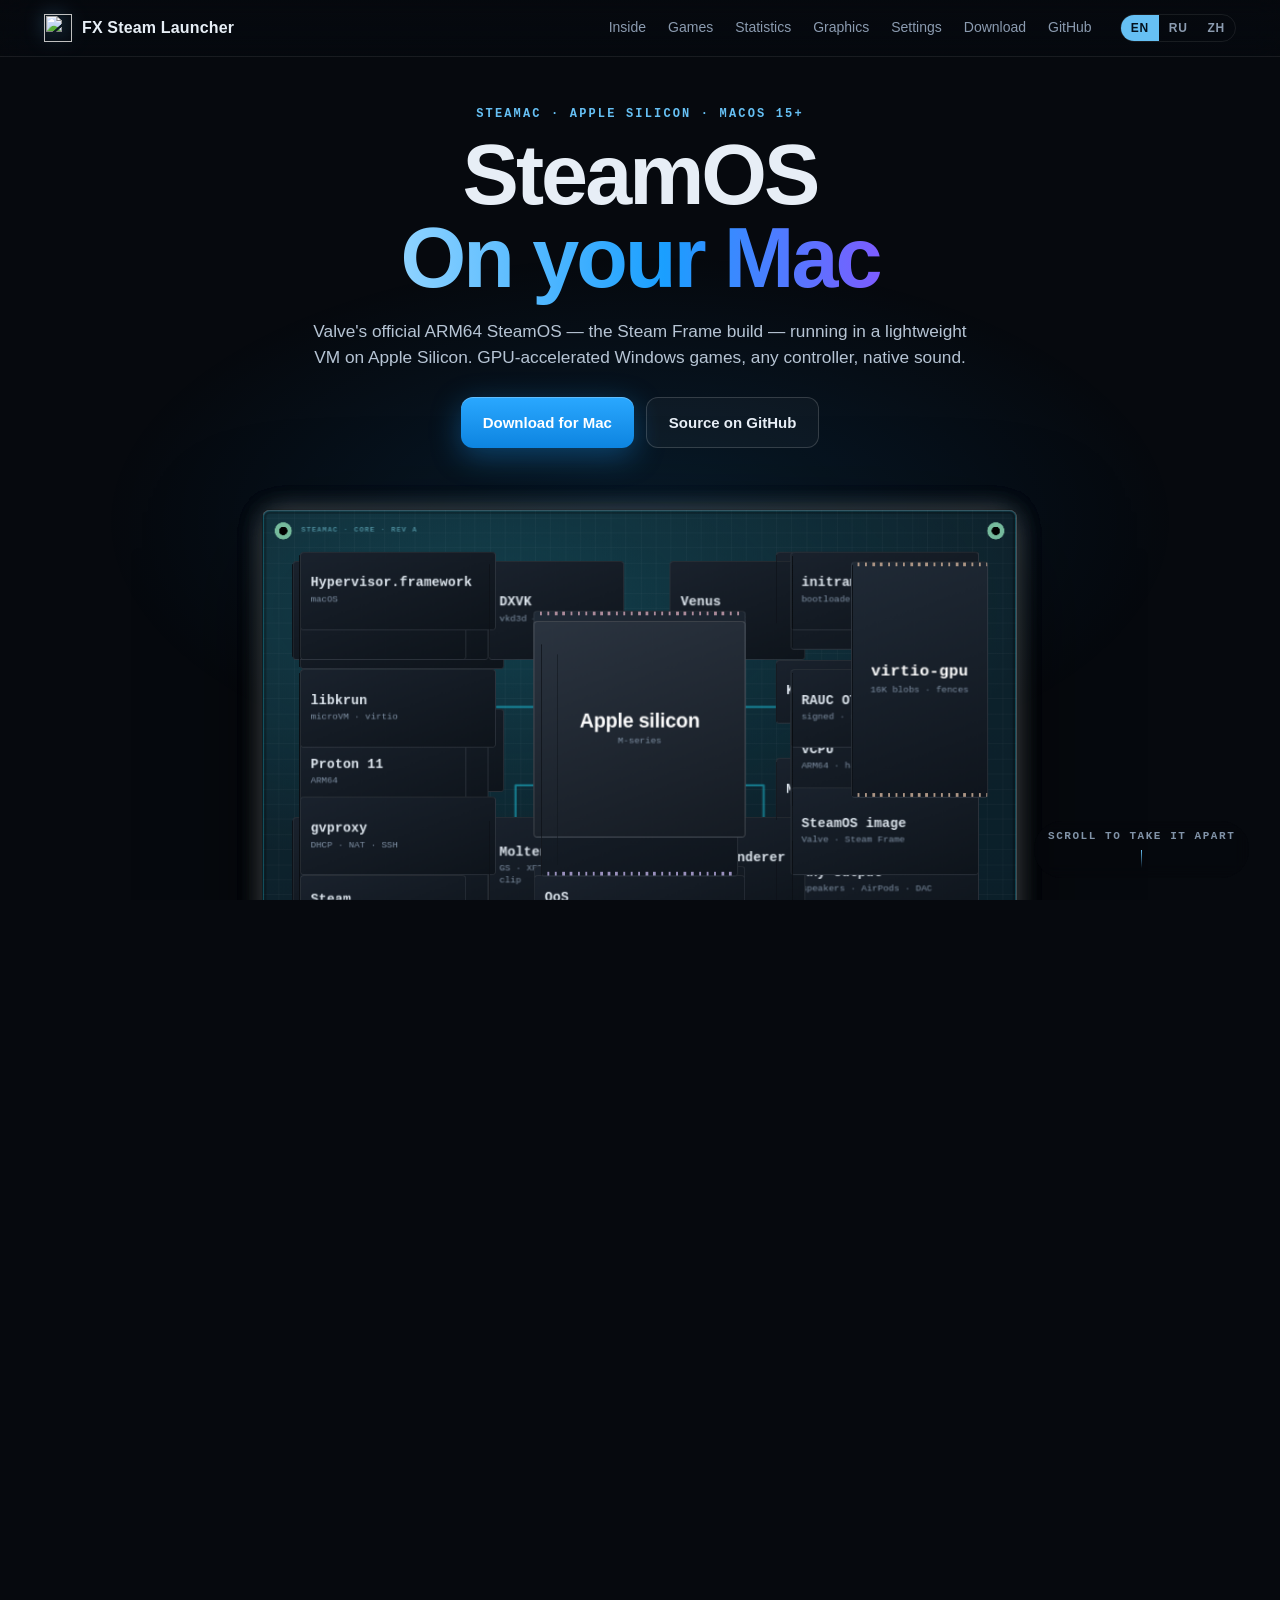
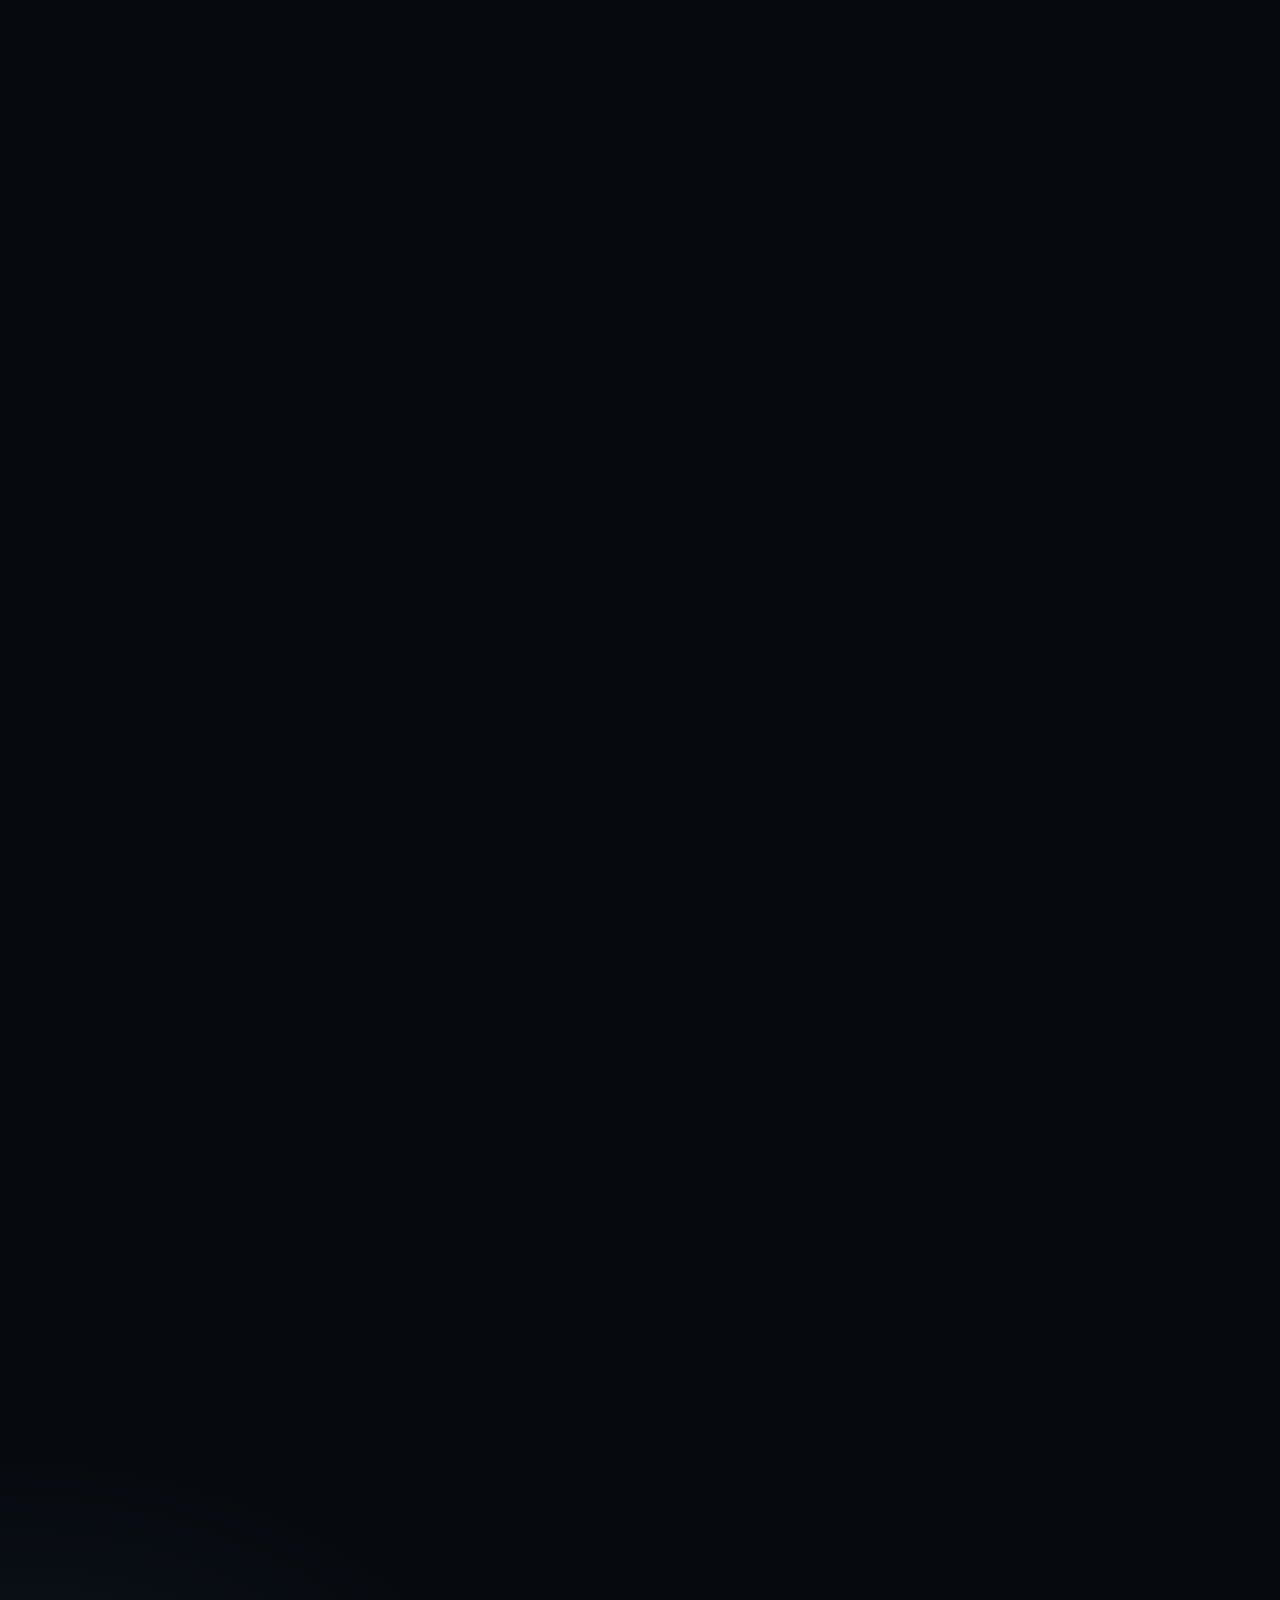
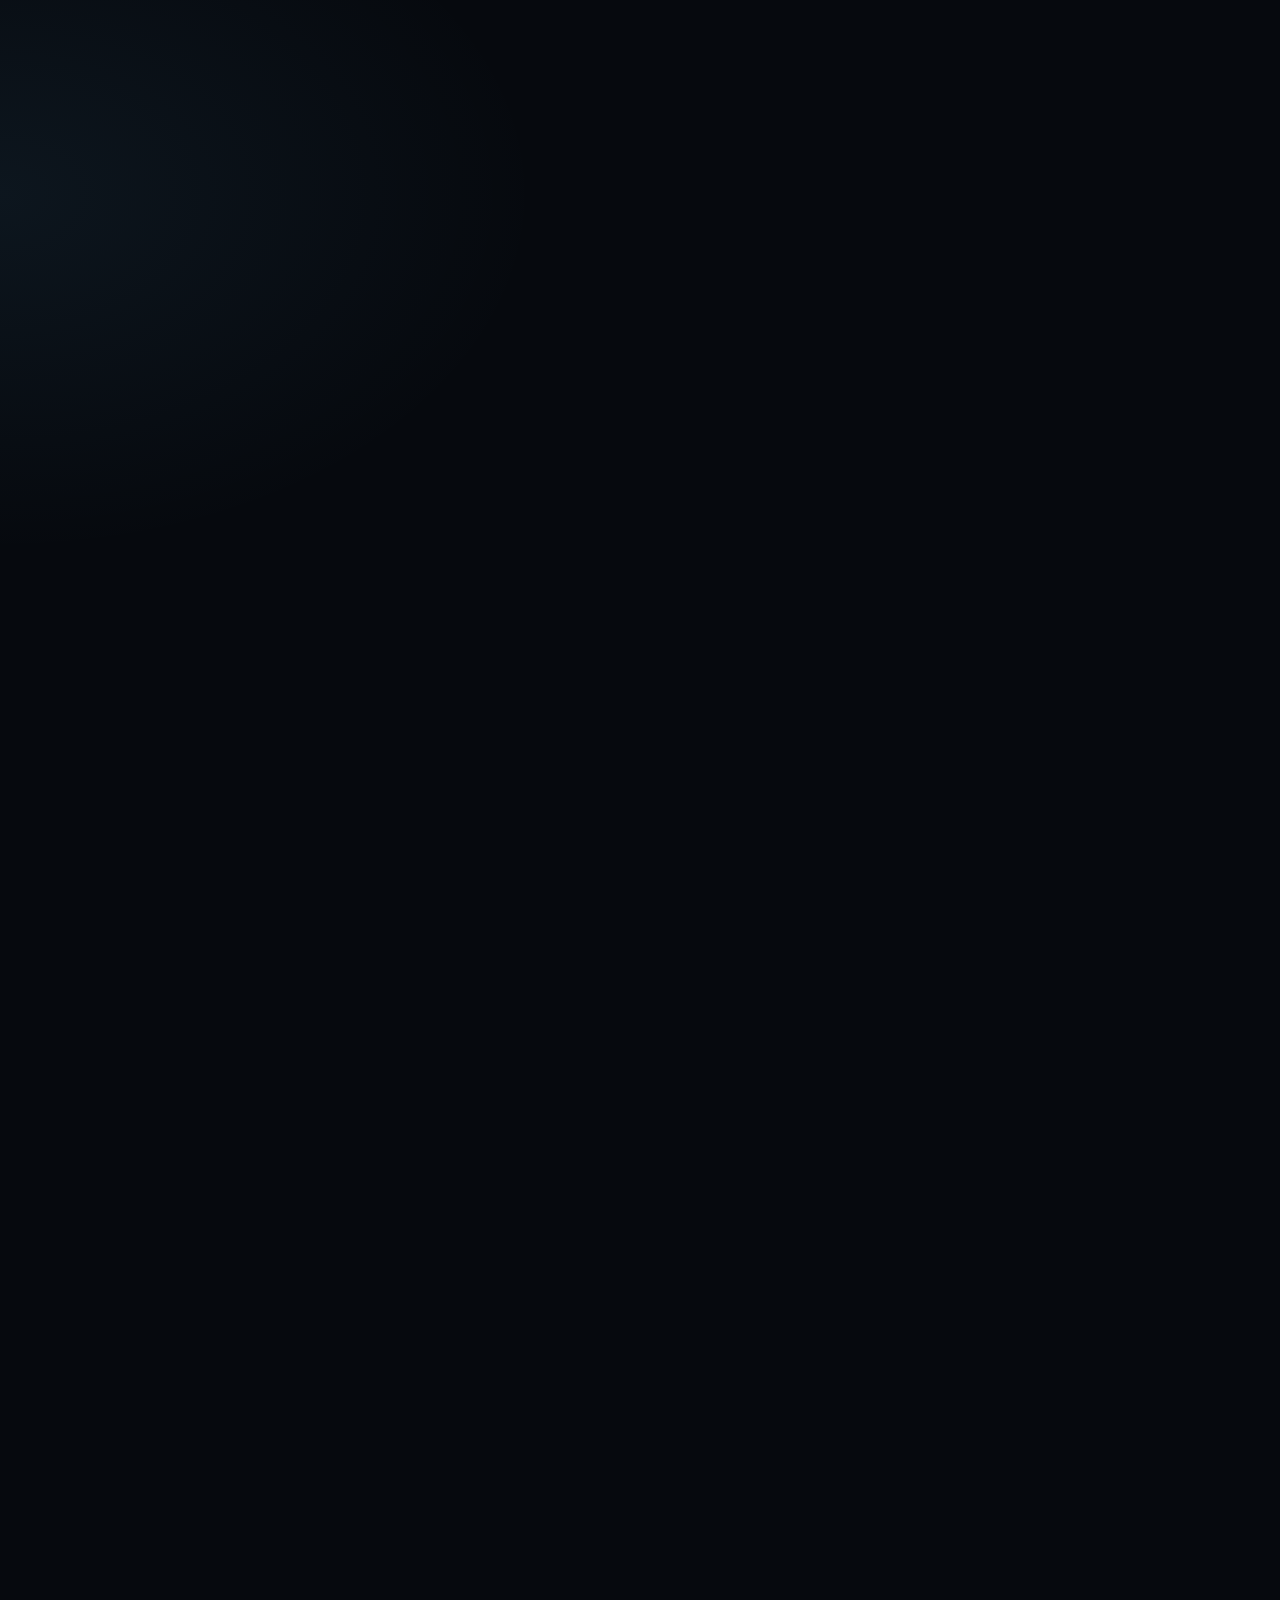
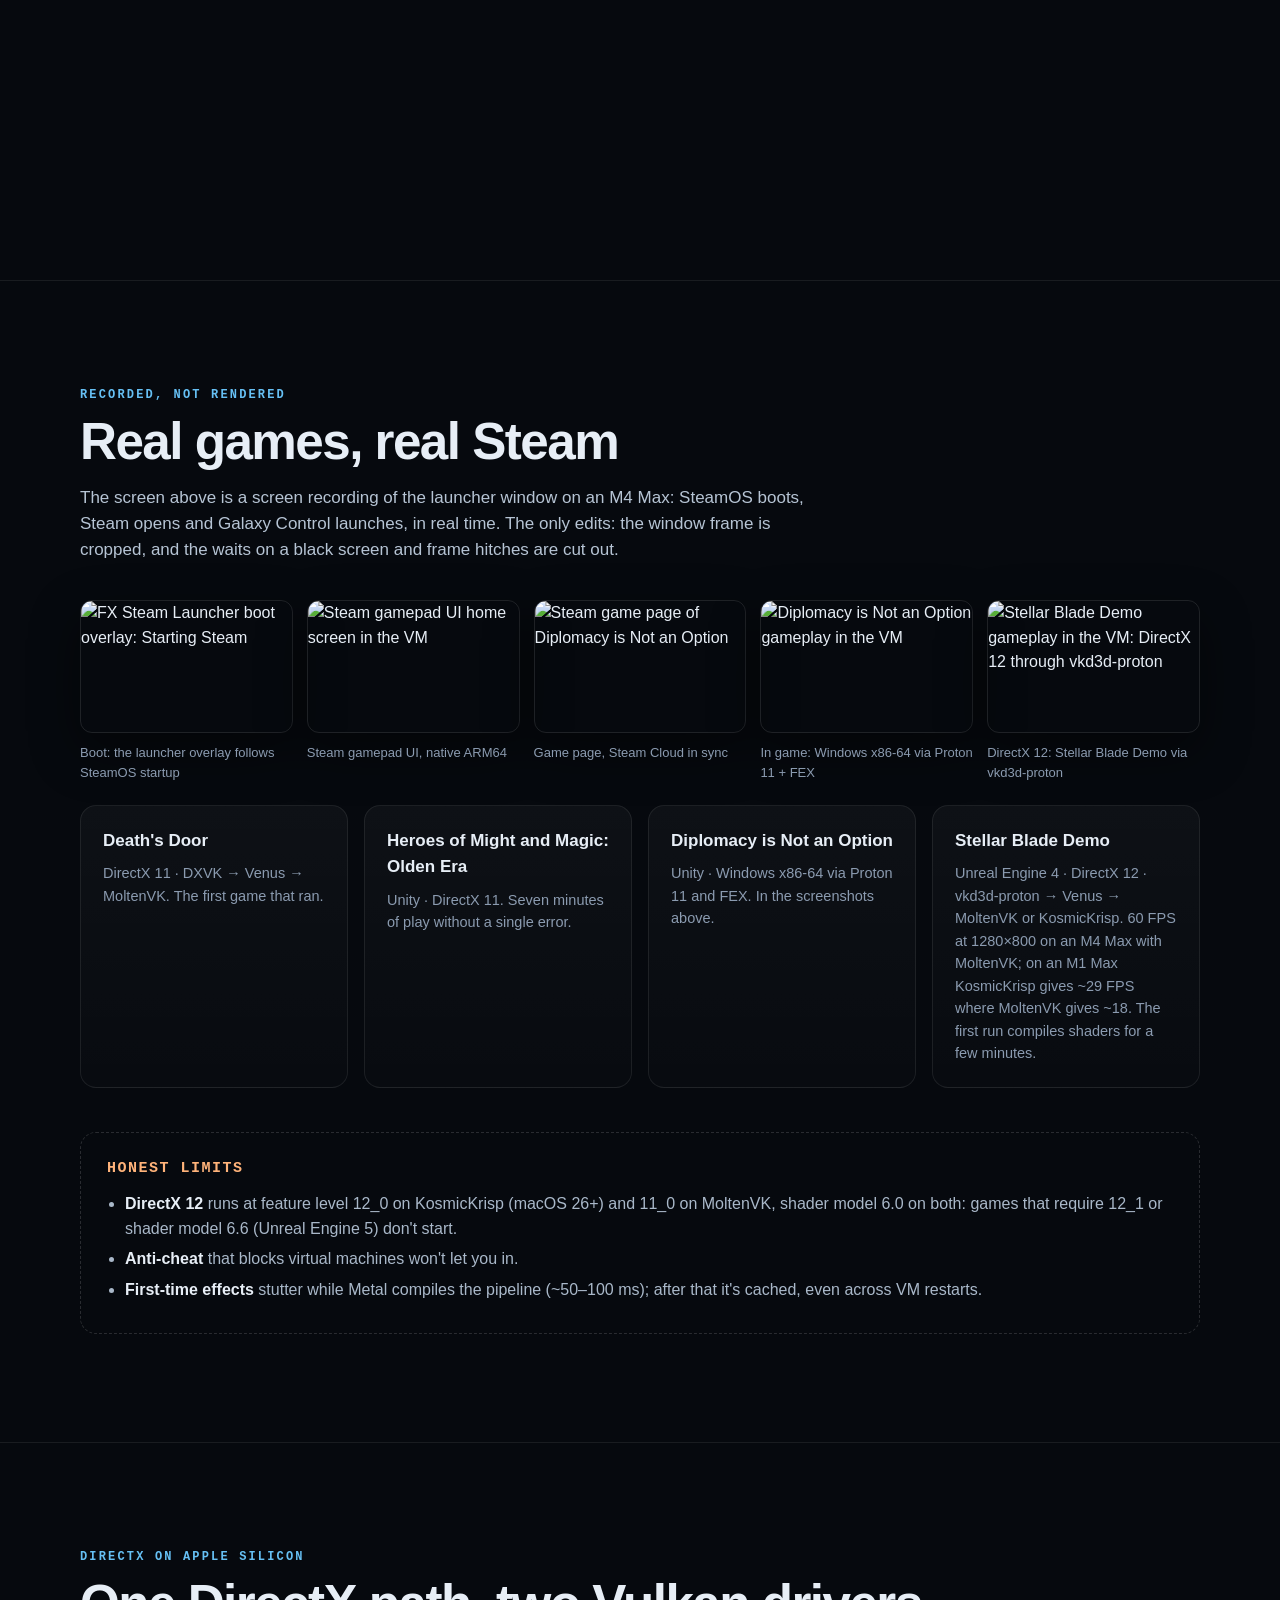
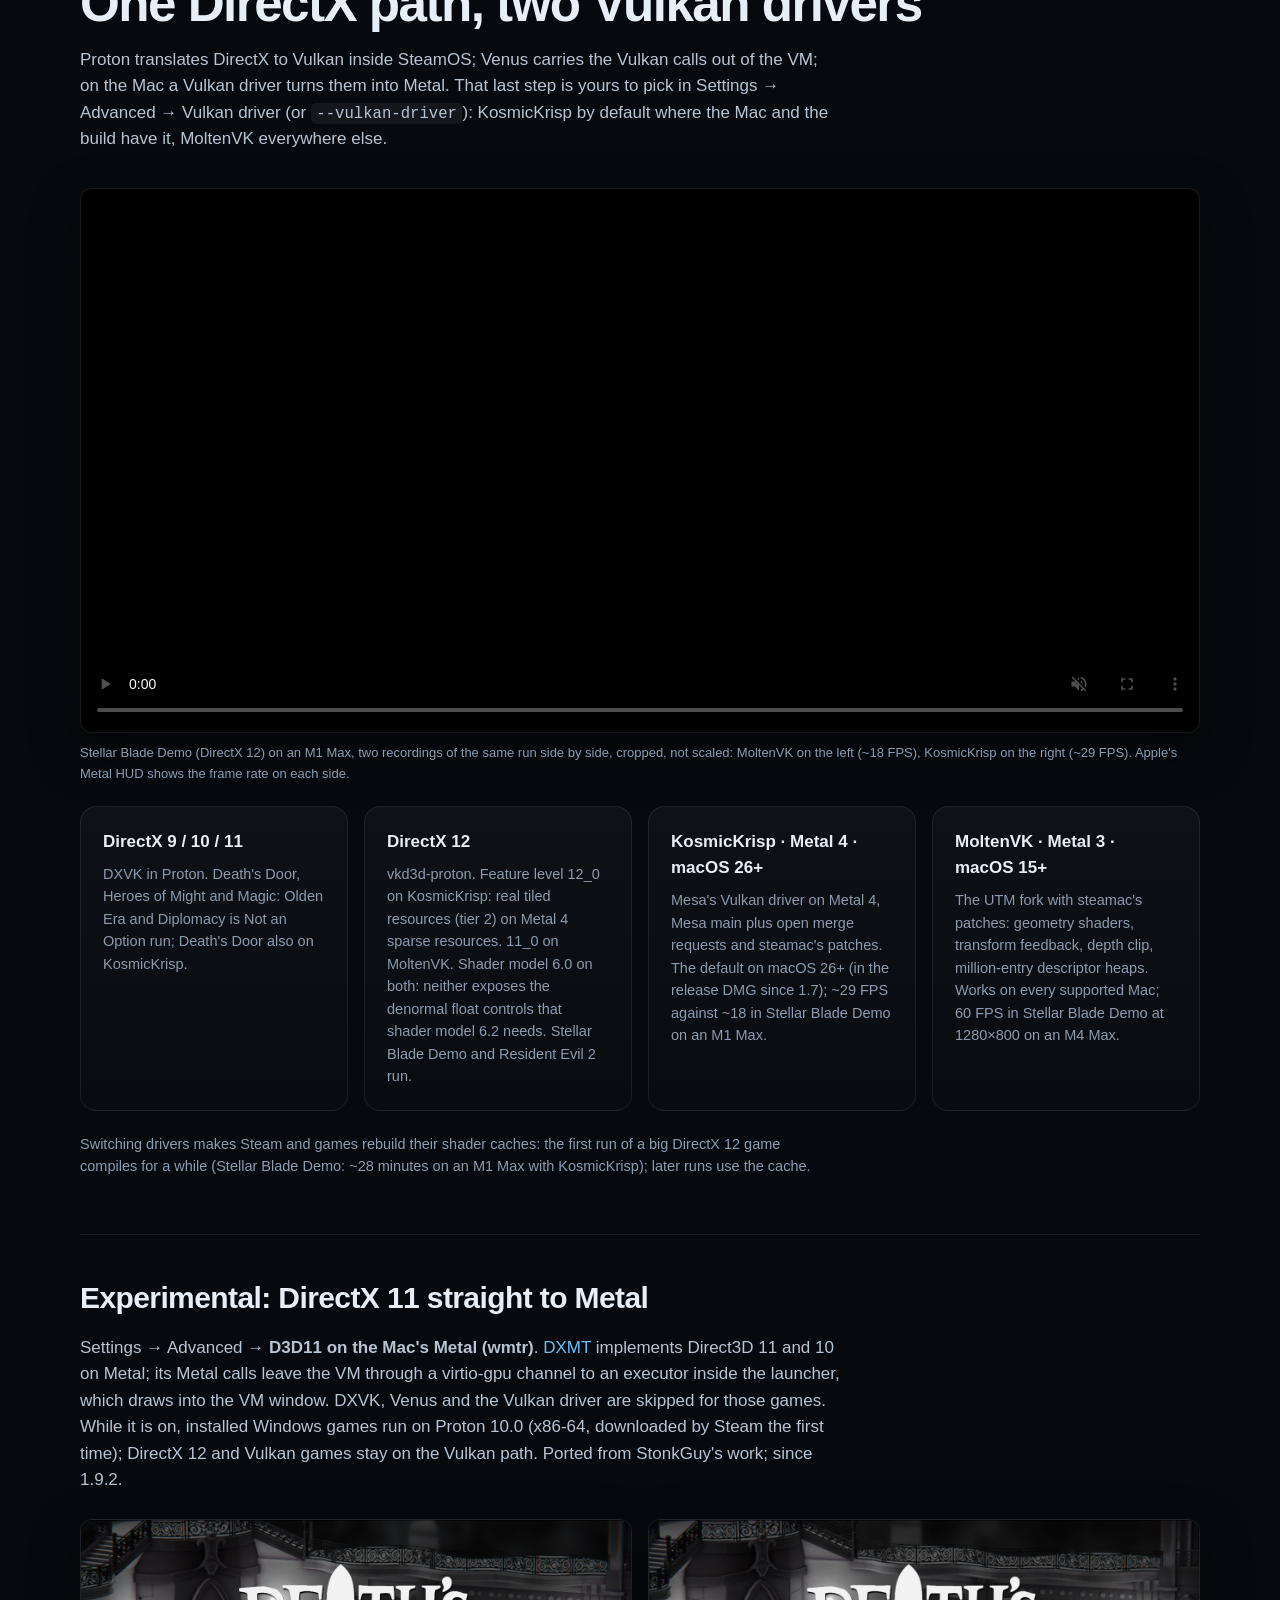
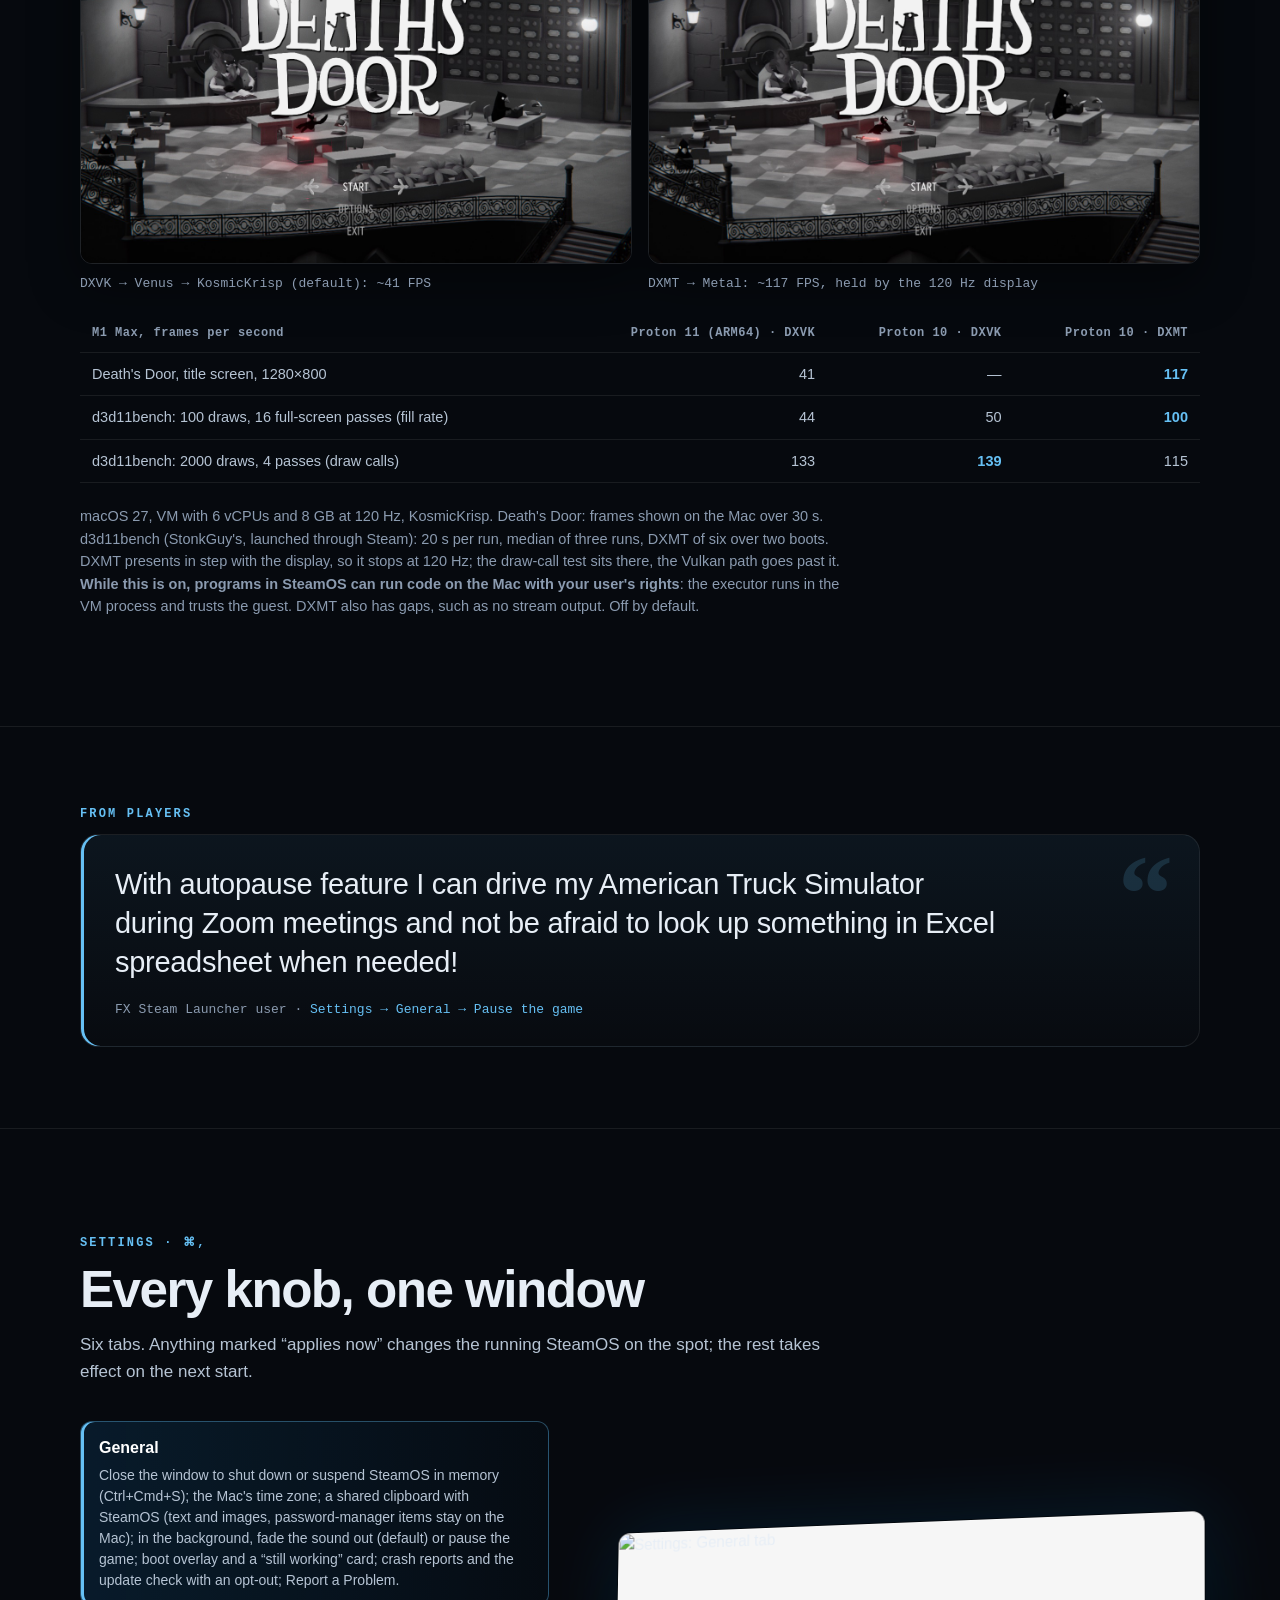
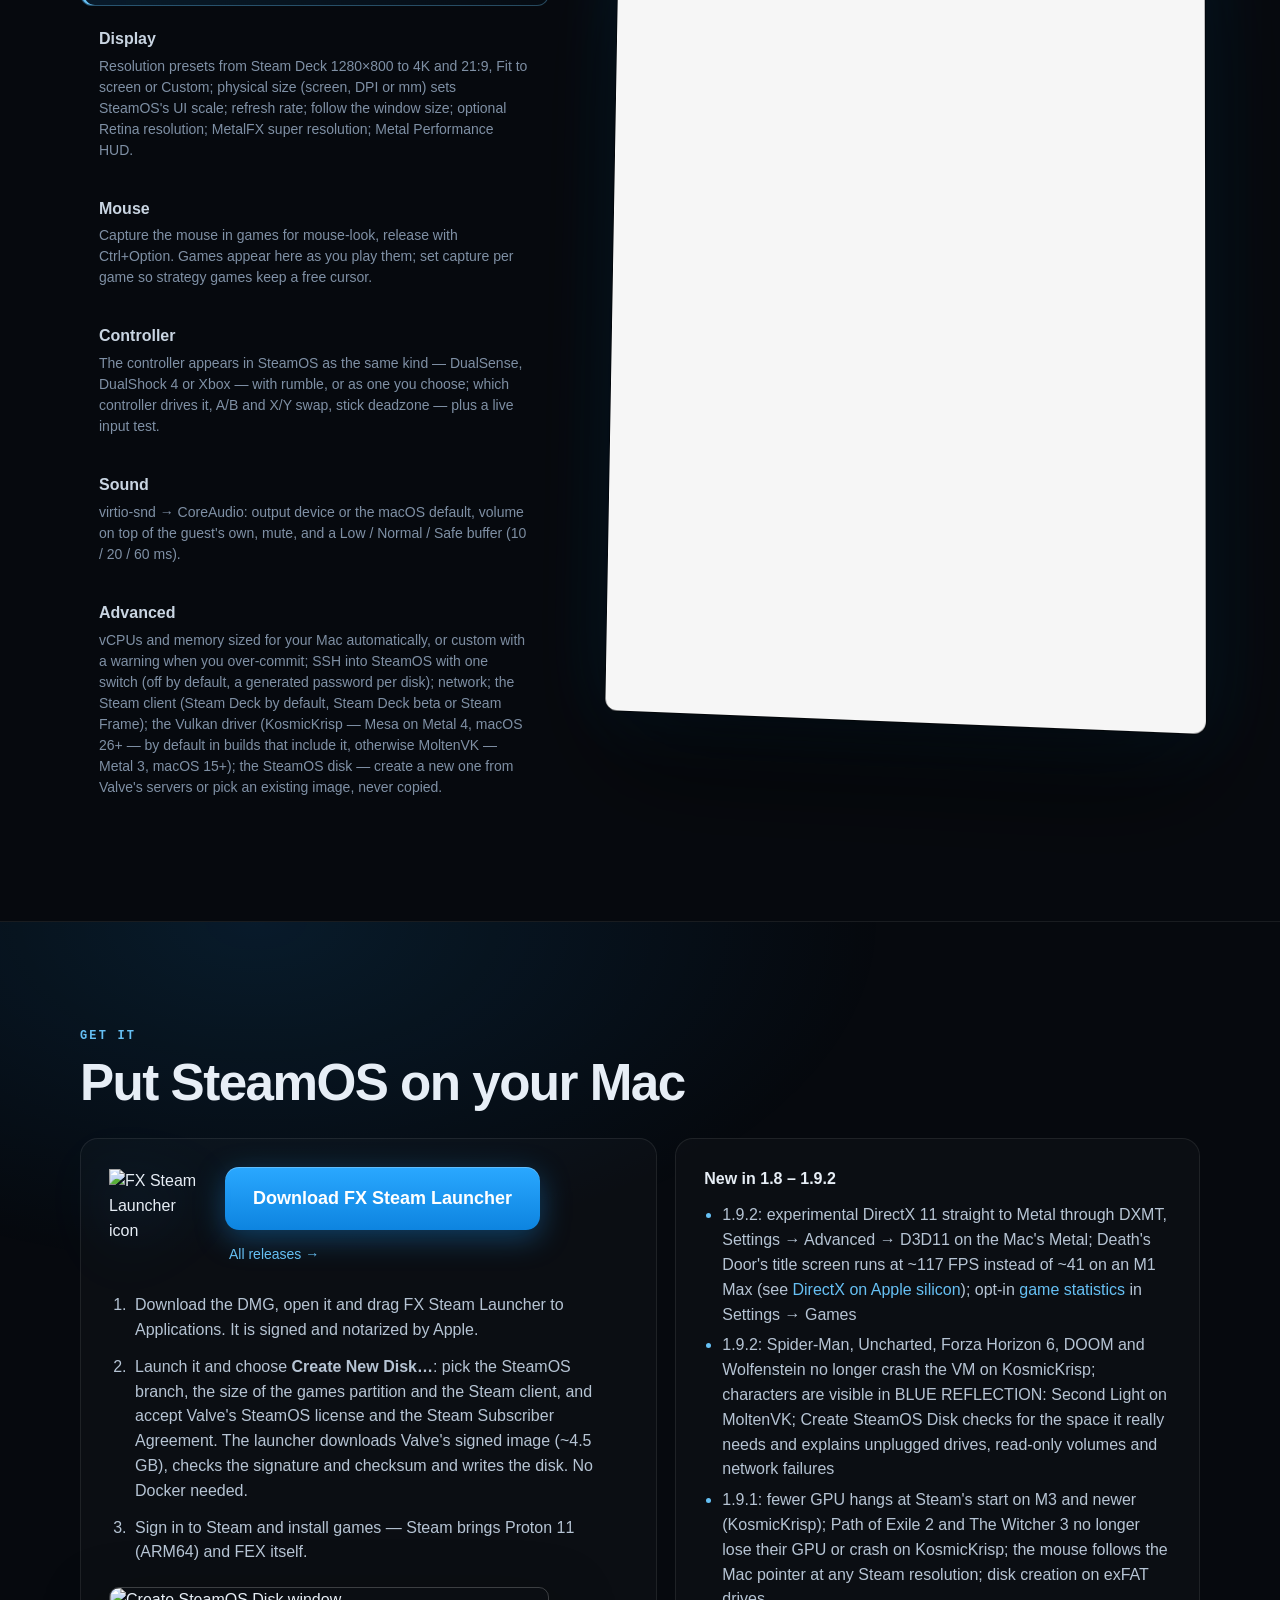
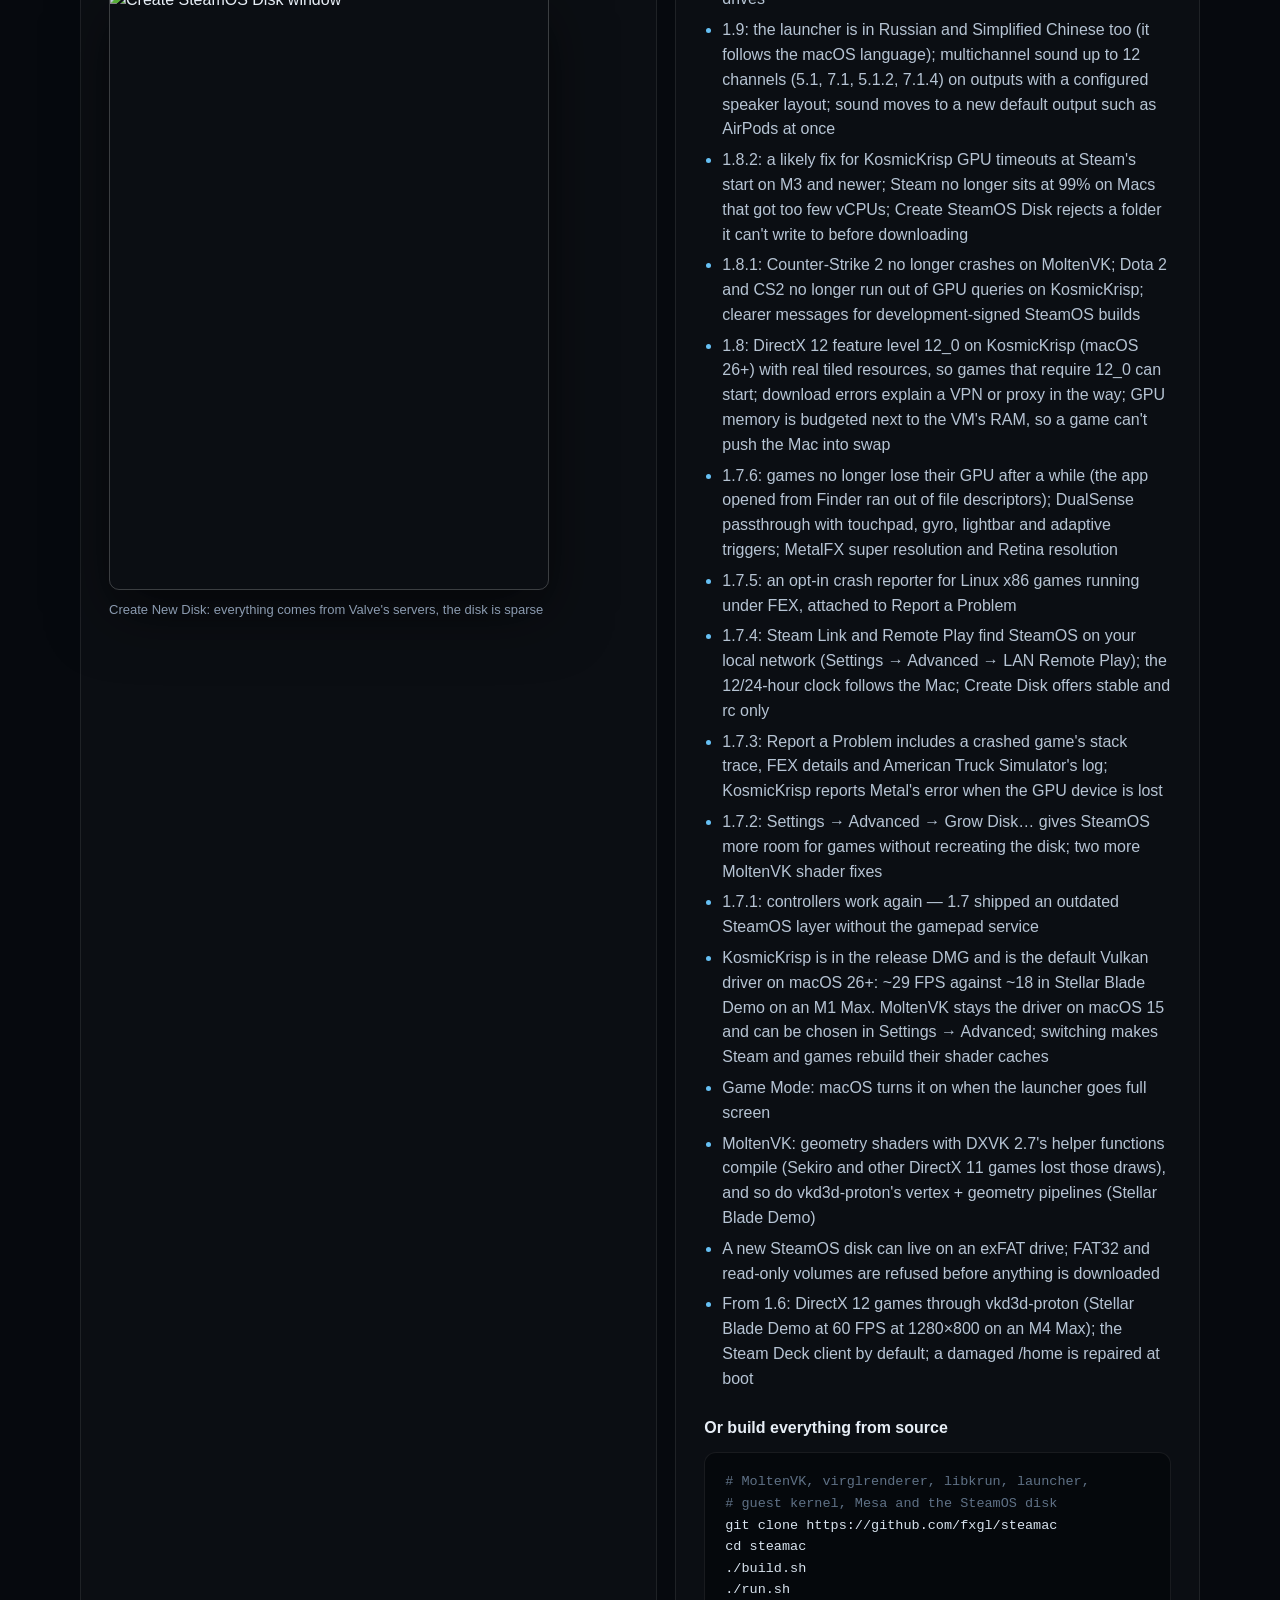
==== commit 3dd7726f: "Site: 1.9.2 is out with DXMT (Settings > Advanced > D3D11 on the Mac's Metal) and opt-in game statis" ====
--- a/docs/index.html
+++ b/docs/index.html
@@ -387,9 +387,9 @@
     <div class="dxmt" id="dxmt">
       <h3><span lang="en">Experimental: DirectX 11 straight to Metal</span><span lang="ru">Экспериментально: DirectX 11 прямо в Metal</span><span lang="zh">实验性：DirectX 11 直达 Metal</span></h3>
       <p class="section-lede">
-        <span lang="en">Settings → Advanced → <b>D3D11 on the Mac's Metal (wmtr)</b>. <a href="https://github.com/3Shain/dxmt">DXMT</a> implements Direct3D 11 and 10 on Metal; its Metal calls leave the VM through a virtio-gpu channel to an executor inside the launcher, which draws into the VM window. DXVK, Venus and the Vulkan driver are skipped for those games. While it is on, installed Windows games run on Proton 10.0 (x86-64, downloaded by Steam the first time); DirectX 12 and Vulkan games stay on the Vulkan path. Ported from StonkGuy's work; in the source tree now, in the next release.</span>
-        <span lang="ru">Настройки → Дополнительно → <b>D3D11 на Metal этого Mac (wmtr)</b>. <a href="https://github.com/3Shain/dxmt">DXMT</a> реализует Direct3D 11 и 10 на Metal; его вызовы Metal выходят из ВМ по каналу virtio-gpu к исполнителю внутри лаунчера, который рисует прямо в окно ВМ. DXVK, Venus и Vulkan-драйвер для таких игр не участвуют. Пока галка включена, установленные Windows-игры запускаются на Proton 10.0 (x86-64, Steam скачает его при первом запуске); игры на DirectX 12 и Vulkan остаются на пути Vulkan. Перенесено из работы StonkGuy; уже в исходниках, войдёт в следующий релиз.</span>
-        <span lang="zh">设置 → 高级 → <b>在 Mac 的 Metal 上运行 D3D11（wmtr）</b>。<a href="https://github.com/3Shain/dxmt">DXMT</a> 在 Metal 上实现 Direct3D 11 与 10；其 Metal 调用经 virtio-gpu 通道离开虚拟机，交给启动器内的执行器，直接绘制到虚拟机窗口。这些游戏不再经过 DXVK、Venus 与 Vulkan 驱动。开启期间，已安装的 Windows 游戏改用 Proton 10.0（x86-64，首次由 Steam 下载）；DirectX 12 与 Vulkan 游戏仍走 Vulkan 路径。移植自 StonkGuy 的工作；已进入源码，将随下一版发布。</span>
+        <span lang="en">Settings → Advanced → <b>D3D11 on the Mac's Metal (wmtr)</b>. <a href="https://github.com/3Shain/dxmt">DXMT</a> implements Direct3D 11 and 10 on Metal; its Metal calls leave the VM through a virtio-gpu channel to an executor inside the launcher, which draws into the VM window. DXVK, Venus and the Vulkan driver are skipped for those games. While it is on, installed Windows games run on Proton 10.0 (x86-64, downloaded by Steam the first time); DirectX 12 and Vulkan games stay on the Vulkan path. Ported from StonkGuy's work; since 1.9.2.</span>
+        <span lang="ru">Настройки → Дополнительно → <b>D3D11 на Metal этого Mac (wmtr)</b>. <a href="https://github.com/3Shain/dxmt">DXMT</a> реализует Direct3D 11 и 10 на Metal; его вызовы Metal выходят из ВМ по каналу virtio-gpu к исполнителю внутри лаунчера, который рисует прямо в окно ВМ. DXVK, Venus и Vulkan-драйвер для таких игр не участвуют. Пока галка включена, установленные Windows-игры запускаются на Proton 10.0 (x86-64, Steam скачает его при первом запуске); игры на DirectX 12 и Vulkan остаются на пути Vulkan. Перенесено из работы StonkGuy; с версии 1.9.2.</span>
+        <span lang="zh">设置 → 高级 → <b>在 Mac 的 Metal 上运行 D3D11（wmtr）</b>。<a href="https://github.com/3Shain/dxmt">DXMT</a> 在 Metal 上实现 Direct3D 11 与 10；其 Metal 调用经 virtio-gpu 通道离开虚拟机，交给启动器内的执行器，直接绘制到虚拟机窗口。这些游戏不再经过 DXVK、Venus 与 Vulkan 驱动。开启期间，已安装的 Windows 游戏改用 Proton 10.0（x86-64，首次由 Steam 下载）；DirectX 12 与 Vulkan 游戏仍走 Vulkan 路径。移植自 StonkGuy 的工作；自 1.9.2 起提供。</span>
       </p>
       <div class="pair">
         <figure>
@@ -527,7 +527,7 @@
       <div class="get-card">
         <h3><span lang="en">New in 1.8 – 1.9.2</span><span lang="ru">Новое в 1.8 – 1.9.2</span><span lang="zh">1.8 – 1.9.2 新特性</span></h3>
         <ul class="news">
-          <li><span lang="en">Next (in the source tree): experimental DirectX 11 straight to Metal through DXMT, Settings → Advanced → D3D11 on the Mac's Metal; Death's Door's title screen runs at ~117 FPS instead of ~41 on an M1 Max (see <a href="#dxmt">DirectX on Apple silicon</a>)</span><span lang="ru">Дальше (уже в исходниках): экспериментальный DirectX 11 прямо в Metal через DXMT, Настройки → Дополнительно → D3D11 на Metal этого Mac; главное меню Death's Door — ~117 FPS вместо ~41 на M1 Max (см. <a href="#dxmt">DirectX на Apple silicon</a>)</span><span lang="zh">下一版（已在源码中）：经 DXMT 让 DirectX 11 直达 Metal（实验性），设置 → 高级 → 在 Mac 的 Metal 上运行 D3D11；M1 Max 上 Death's Door 标题画面约 117 FPS，此前约 41（见 <a href="#dxmt">Apple 芯片上的 DirectX</a>）</span></li>
+          <li><span lang="en">1.9.2: experimental DirectX 11 straight to Metal through DXMT, Settings → Advanced → D3D11 on the Mac's Metal; Death's Door's title screen runs at ~117 FPS instead of ~41 on an M1 Max (see <a href="#dxmt">DirectX on Apple silicon</a>); opt-in <a href="games.html">game statistics</a> in Settings → Games</span><span lang="ru">1.9.2: экспериментальный DirectX 11 прямо в Metal через DXMT, Настройки → Дополнительно → D3D11 на Metal этого Mac; главное меню Death's Door — ~117 FPS вместо ~41 на M1 Max (см. <a href="#dxmt">DirectX на Apple silicon</a>); <a href="games.html">статистика игр</a> по согласию, Настройки → Игры</span><span lang="zh">1.9.2：经 DXMT 让 DirectX 11 直达 Metal（实验性），设置 → 高级 → 在 Mac 的 Metal 上运行 D3D11；M1 Max 上 Death's Door 标题画面约 117 FPS，此前约 41（见 <a href="#dxmt">Apple 芯片上的 DirectX</a>）；可选的<a href="games.html">游戏统计</a>，设置 → 游戏</span></li>
           <li><span lang="en">1.9.2: Spider-Man, Uncharted, Forza Horizon 6, DOOM and Wolfenstein no longer crash the VM on KosmicKrisp; characters are visible in BLUE REFLECTION: Second Light on MoltenVK; Create SteamOS Disk checks for the space it really needs and explains unplugged drives, read-only volumes and network failures</span><span lang="ru">1.9.2: Spider-Man, Uncharted, Forza Horizon 6, DOOM и Wolfenstein больше не роняют ВМ на KosmicKrisp; в BLUE REFLECTION: Second Light на MoltenVK видны персонажи; «Создать диск SteamOS» проверяет реально нужное место и объясняет отключённые диски, тома только для чтения и сетевые сбои</span><span lang="zh">1.9.2：Spider-Man、Uncharted、Forza Horizon 6、DOOM 与 Wolfenstein 在 KosmicKrisp 上不再导致虚拟机崩溃；MoltenVK 上 BLUE REFLECTION: Second Light 的角色可见；“创建 SteamOS 磁盘”检查实际所需空间，并说明磁盘断开、只读卷与网络错误</span></li>
           <li><span lang="en">1.9.1: fewer GPU hangs at Steam's start on M3 and newer (KosmicKrisp); Path of Exile 2 and The Witcher 3 no longer lose their GPU or crash on KosmicKrisp; the mouse follows the Mac pointer at any Steam resolution; disk creation on exFAT drives</span><span lang="ru">1.9.1: меньше зависаний GPU при старте Steam на M3 и новее (KosmicKrisp); Path of Exile 2 и The Witcher 3 больше не теряют GPU и не падают на KosmicKrisp; мышь следует за указателем Mac при любом разрешении в Steam; создание диска на exFAT</span><span lang="zh">1.9.1：减少 M3 及更新机型在 Steam 启动时的 GPU 挂起（KosmicKrisp）；Path of Exile 2 与 The Witcher 3 在 KosmicKrisp 上不再丢失 GPU 或崩溃；任意 Steam 分辨率下鼠标都跟随 Mac 指针；可在 exFAT 磁盘上创建磁盘</span></li>
           <li><span lang="en">1.9: the launcher is in Russian and Simplified Chinese too (it follows the macOS language); multichannel sound up to 12 channels (5.1, 7.1, 5.1.2, 7.1.4) on outputs with a configured speaker layout; sound moves to a new default output such as AirPods at once</span><span lang="ru">1.9: лаунчер — также на русском и упрощённом китайском (следует языку macOS); многоканальный звук до 12 каналов (5.1, 7.1, 5.1.2, 7.1.4) на выходах с настроенной раскладкой динамиков; звук сразу переходит на новое устройство вывода по умолчанию, например AirPods</span><span lang="zh">1.9：启动器新增俄语与简体中文界面（跟随 macOS 语言）；在配置了扬声器布局的输出设备上支持最多 12 声道多声道音频（5.1、7.1、5.1.2、7.1.4）；默认输出变为 AirPods 等新设备时声音立即跟随</span></li>
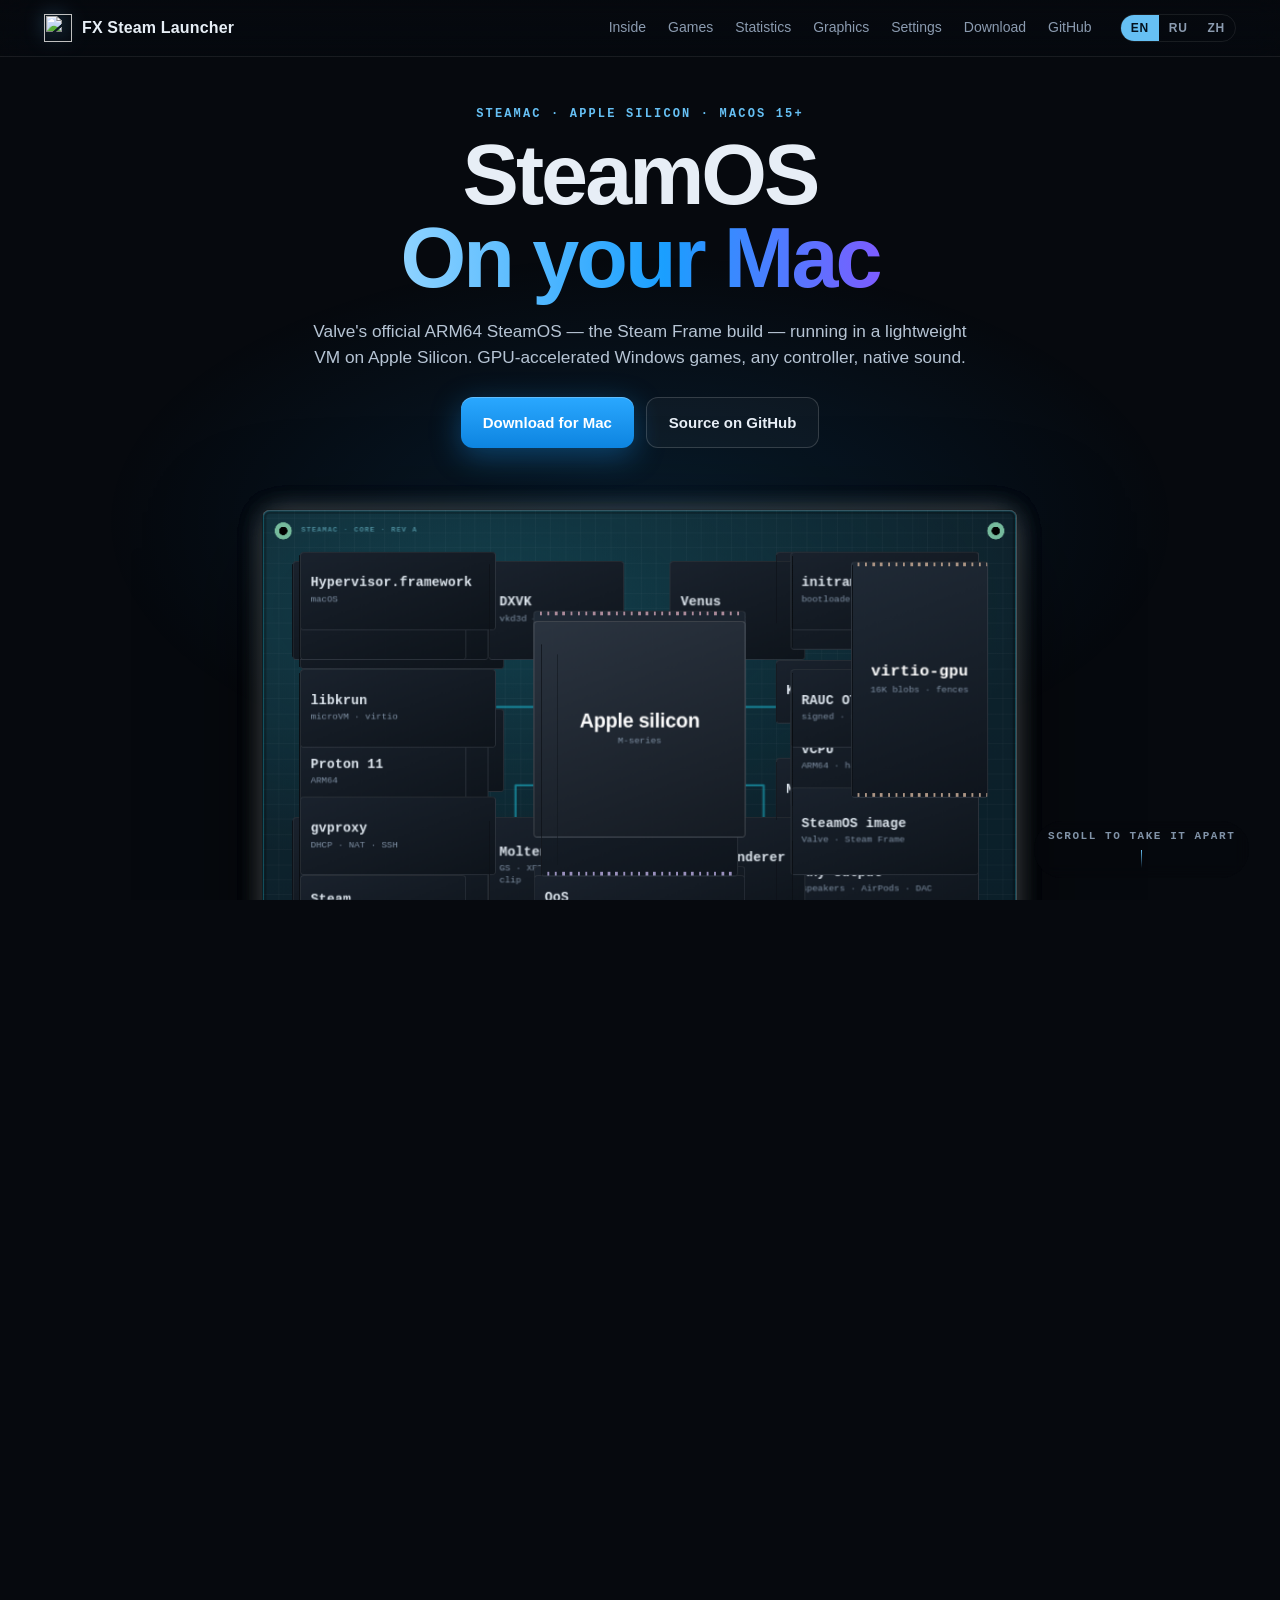
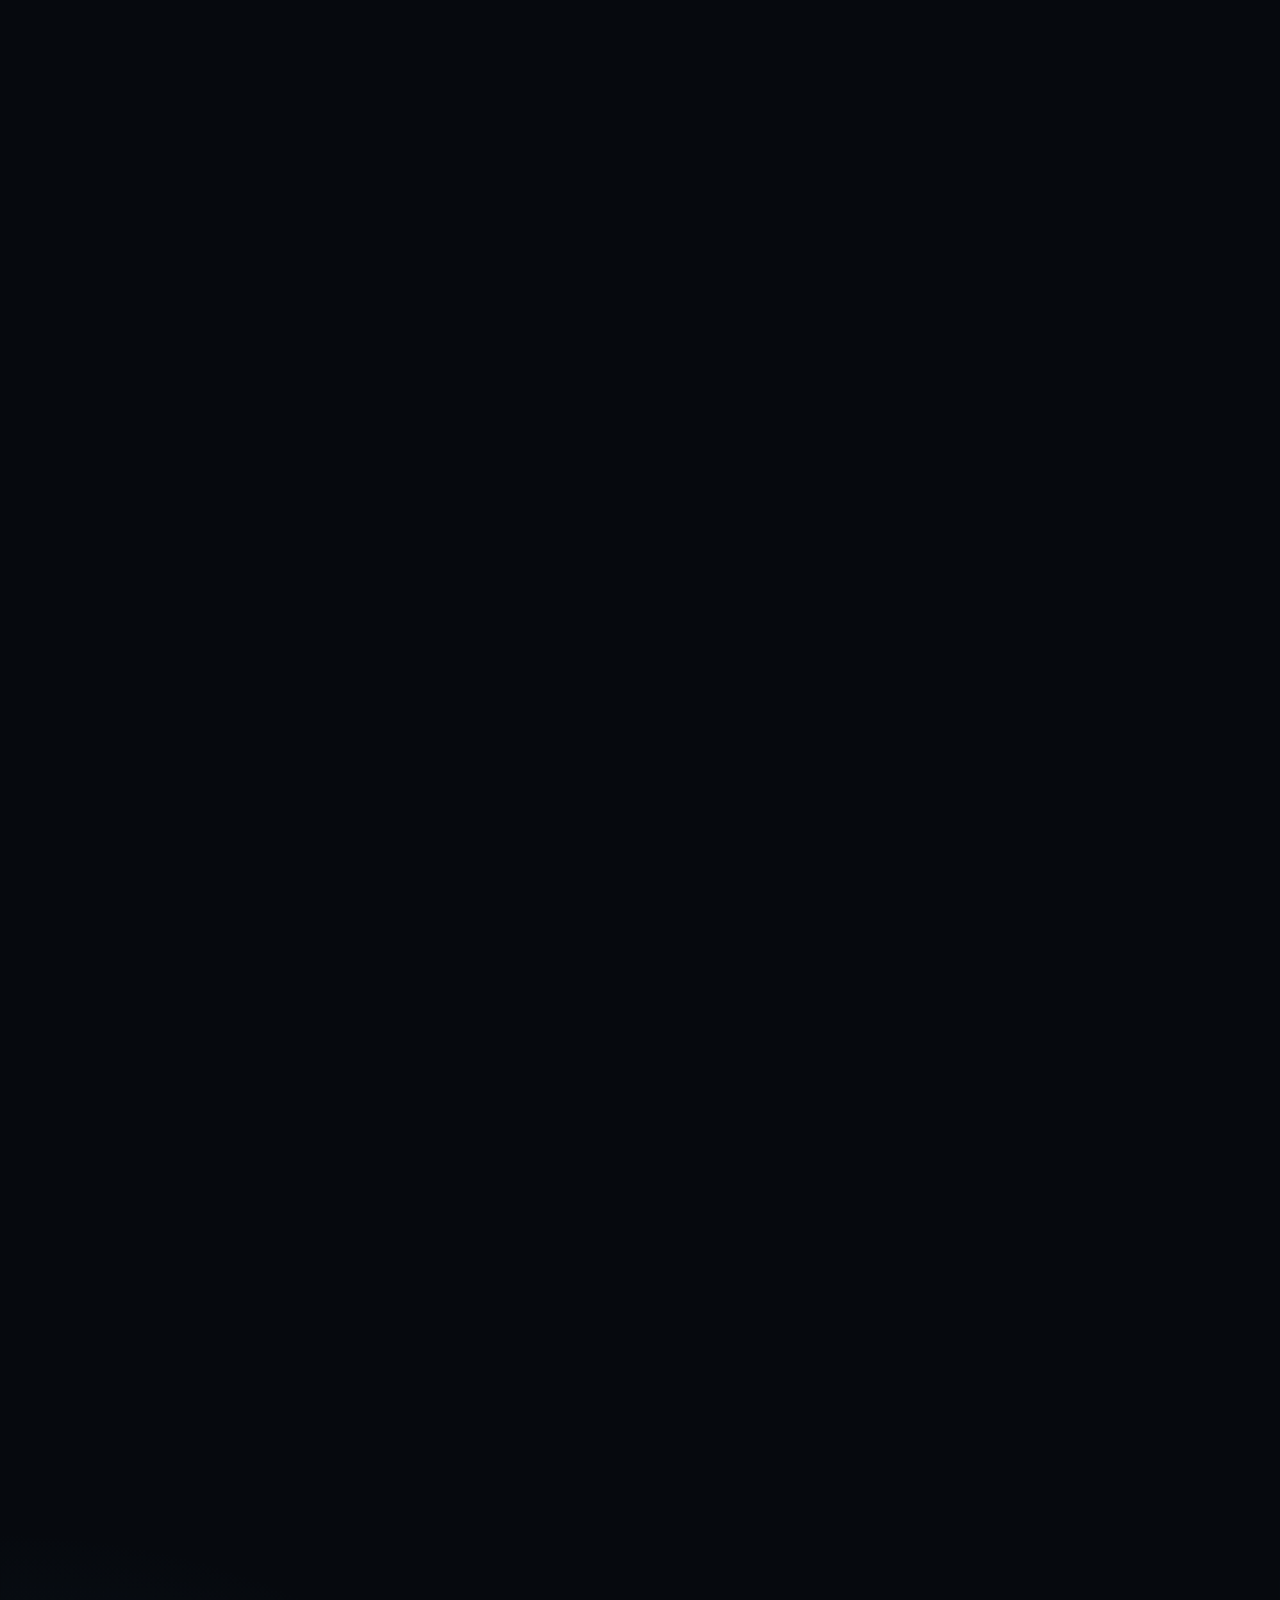
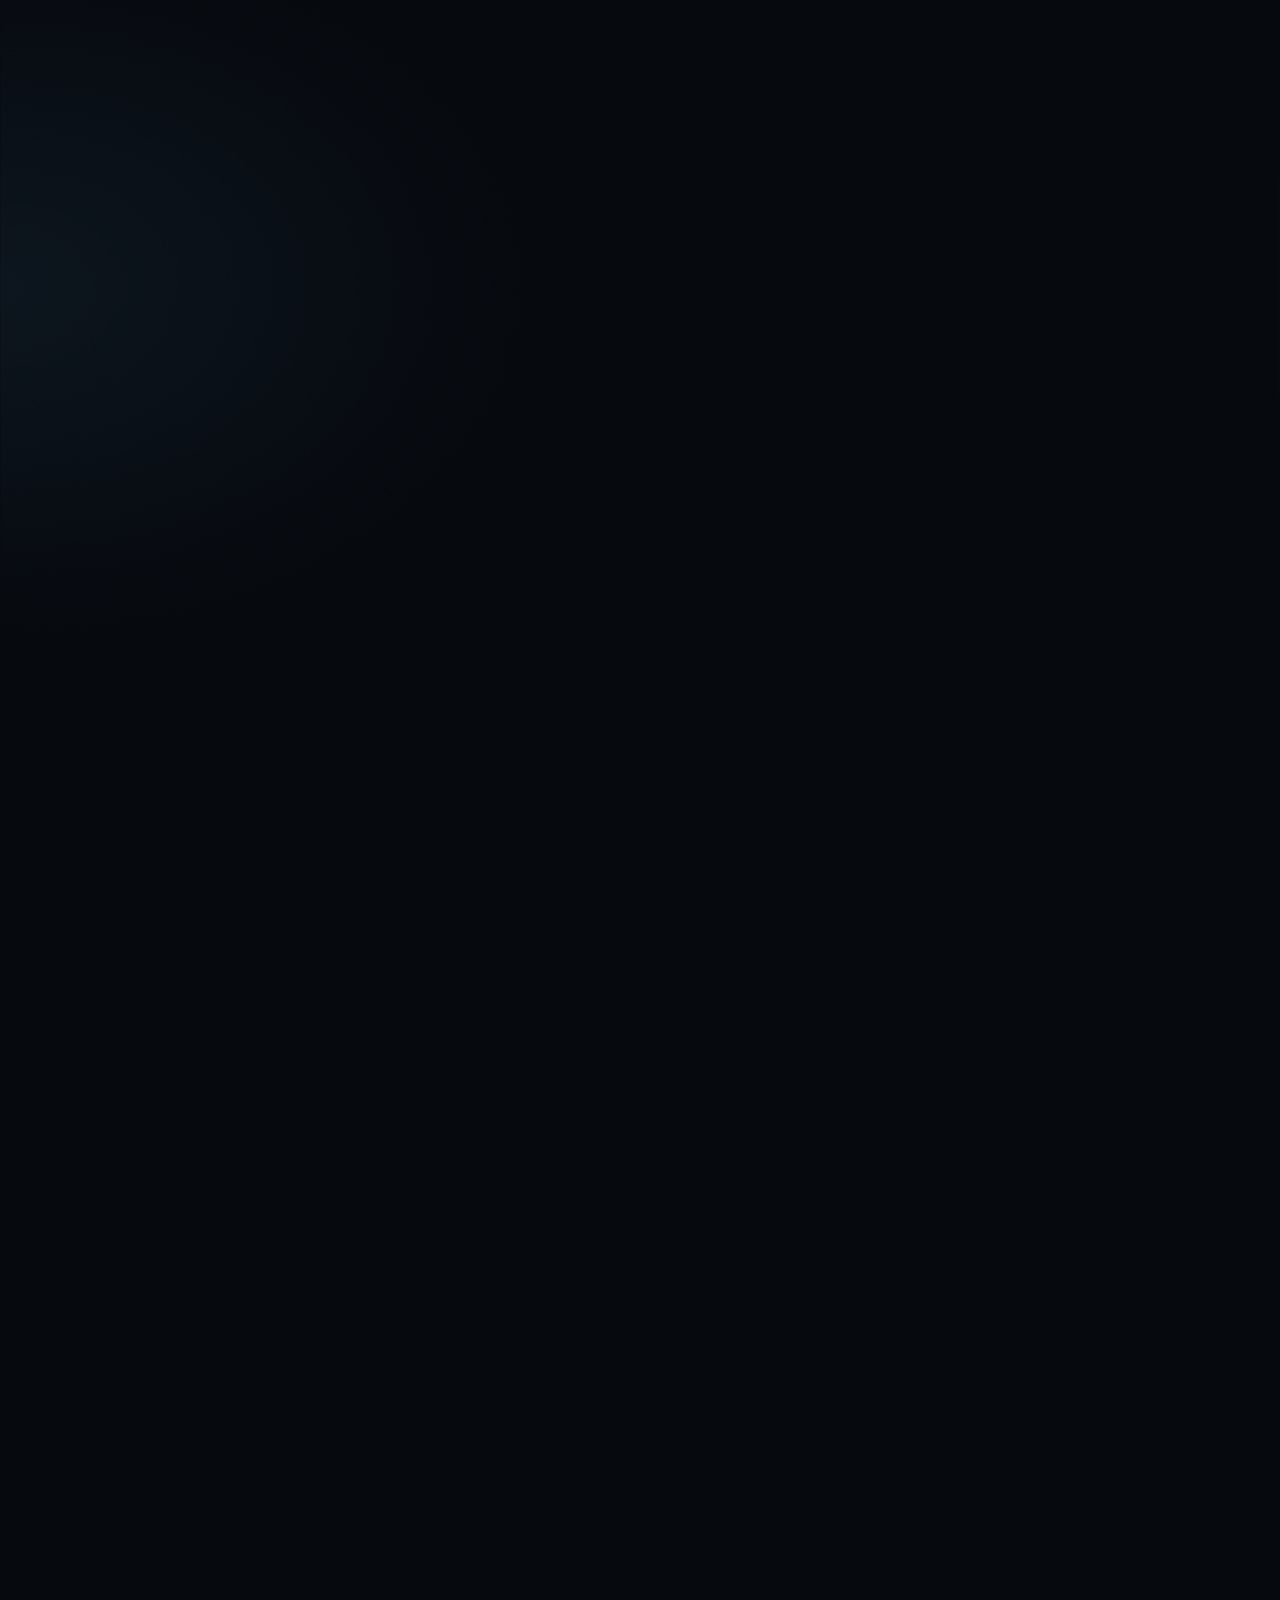
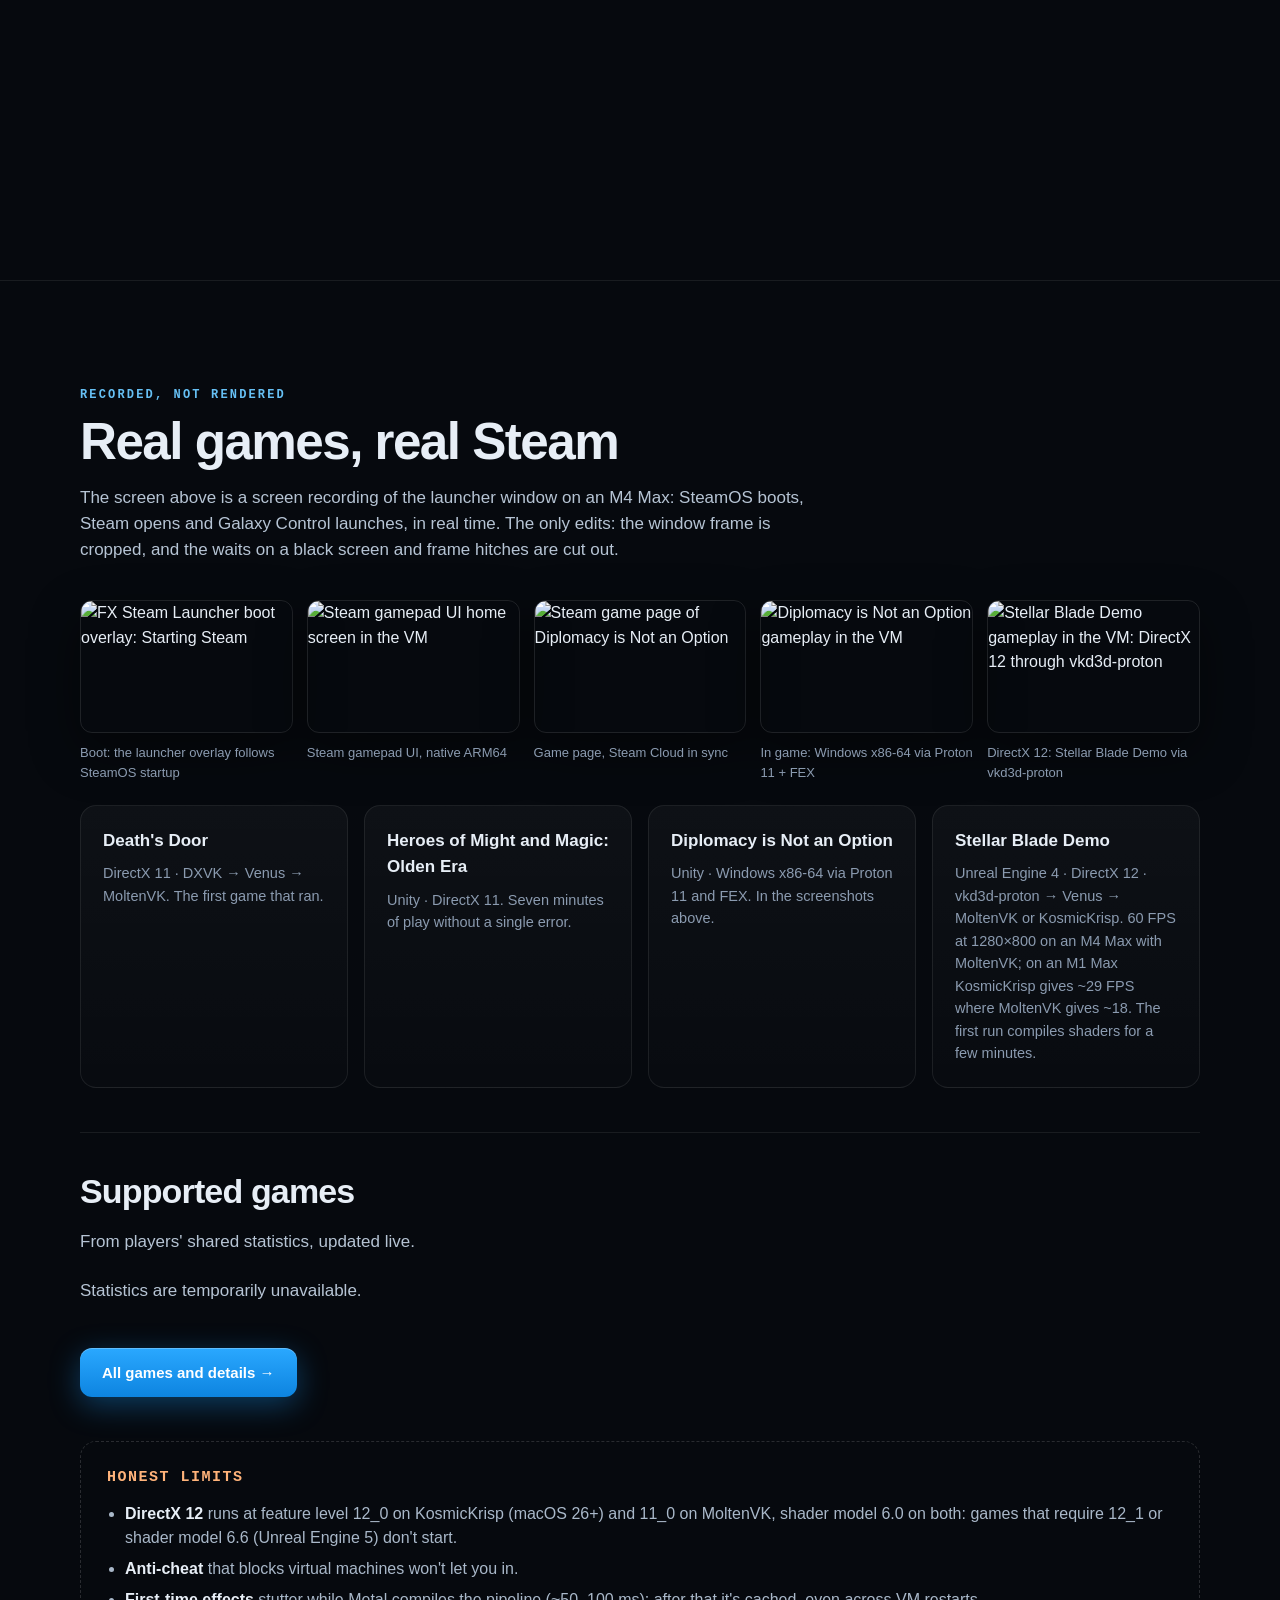
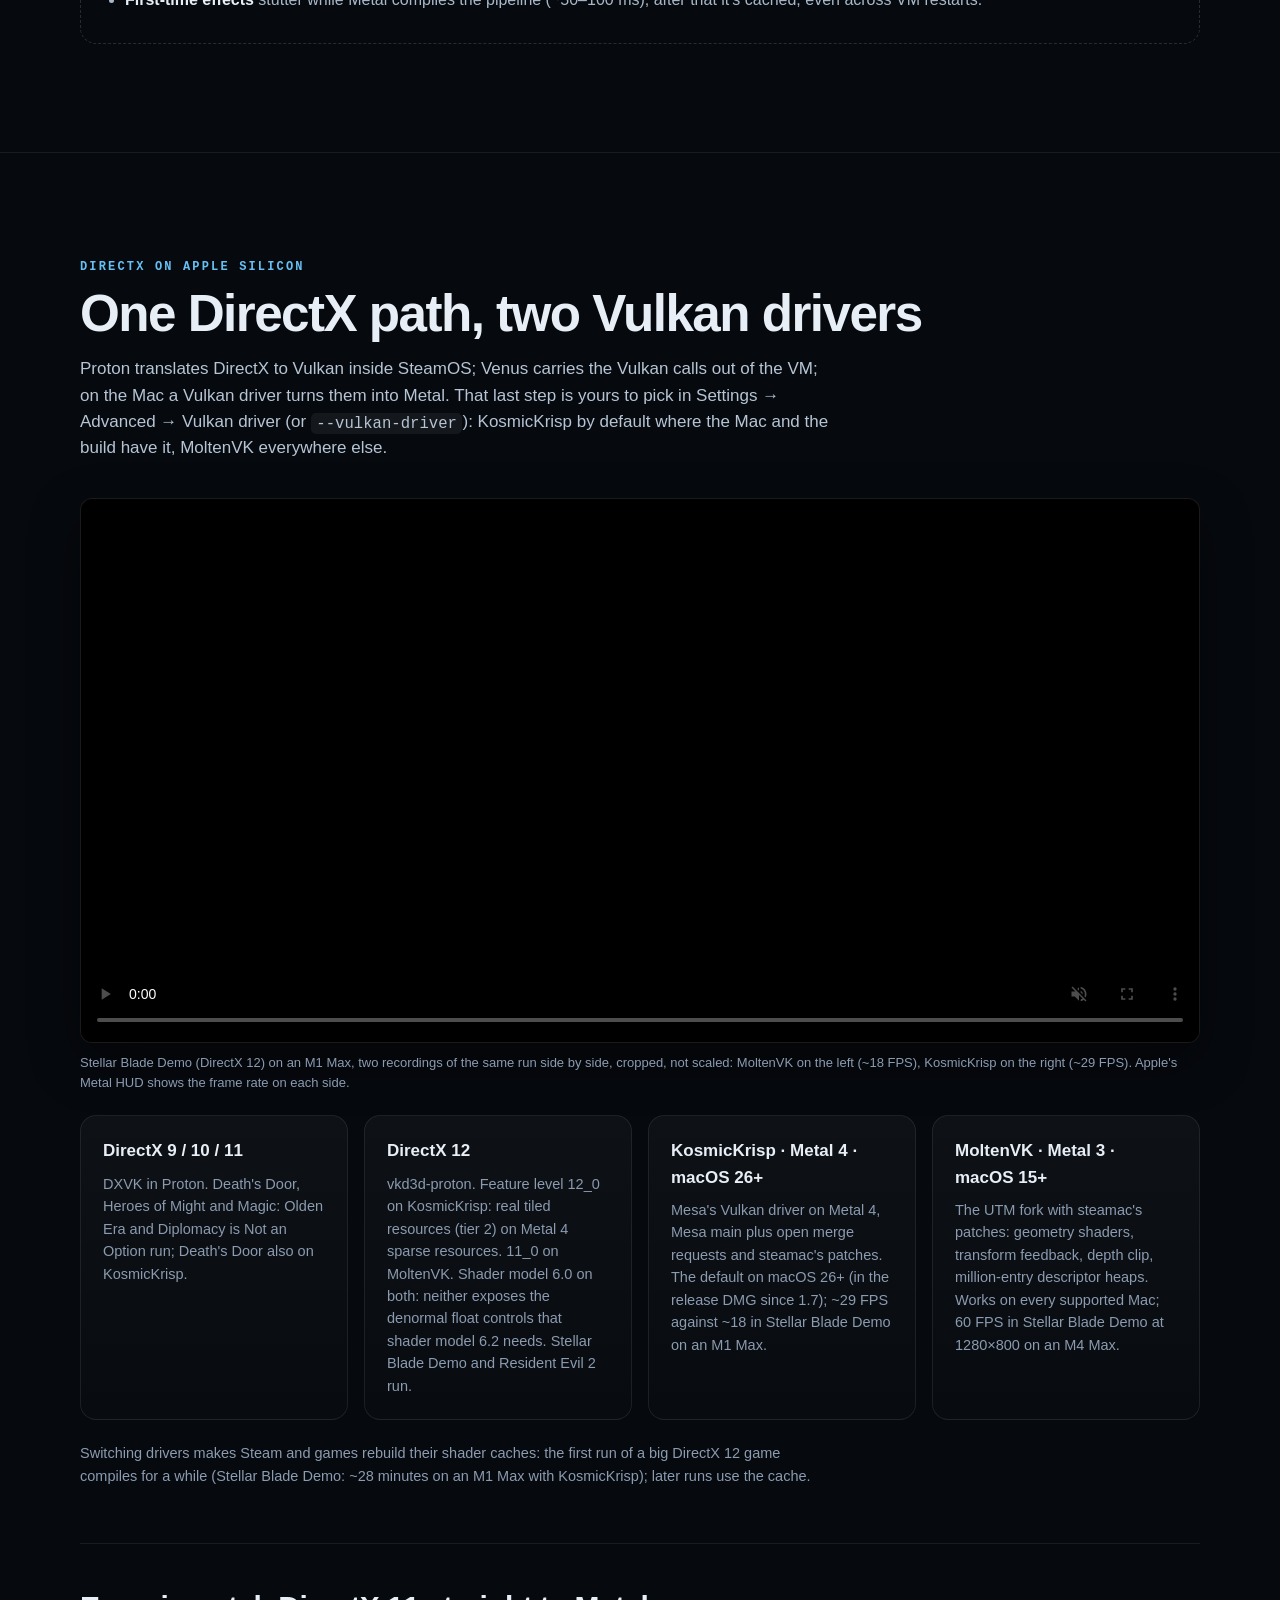
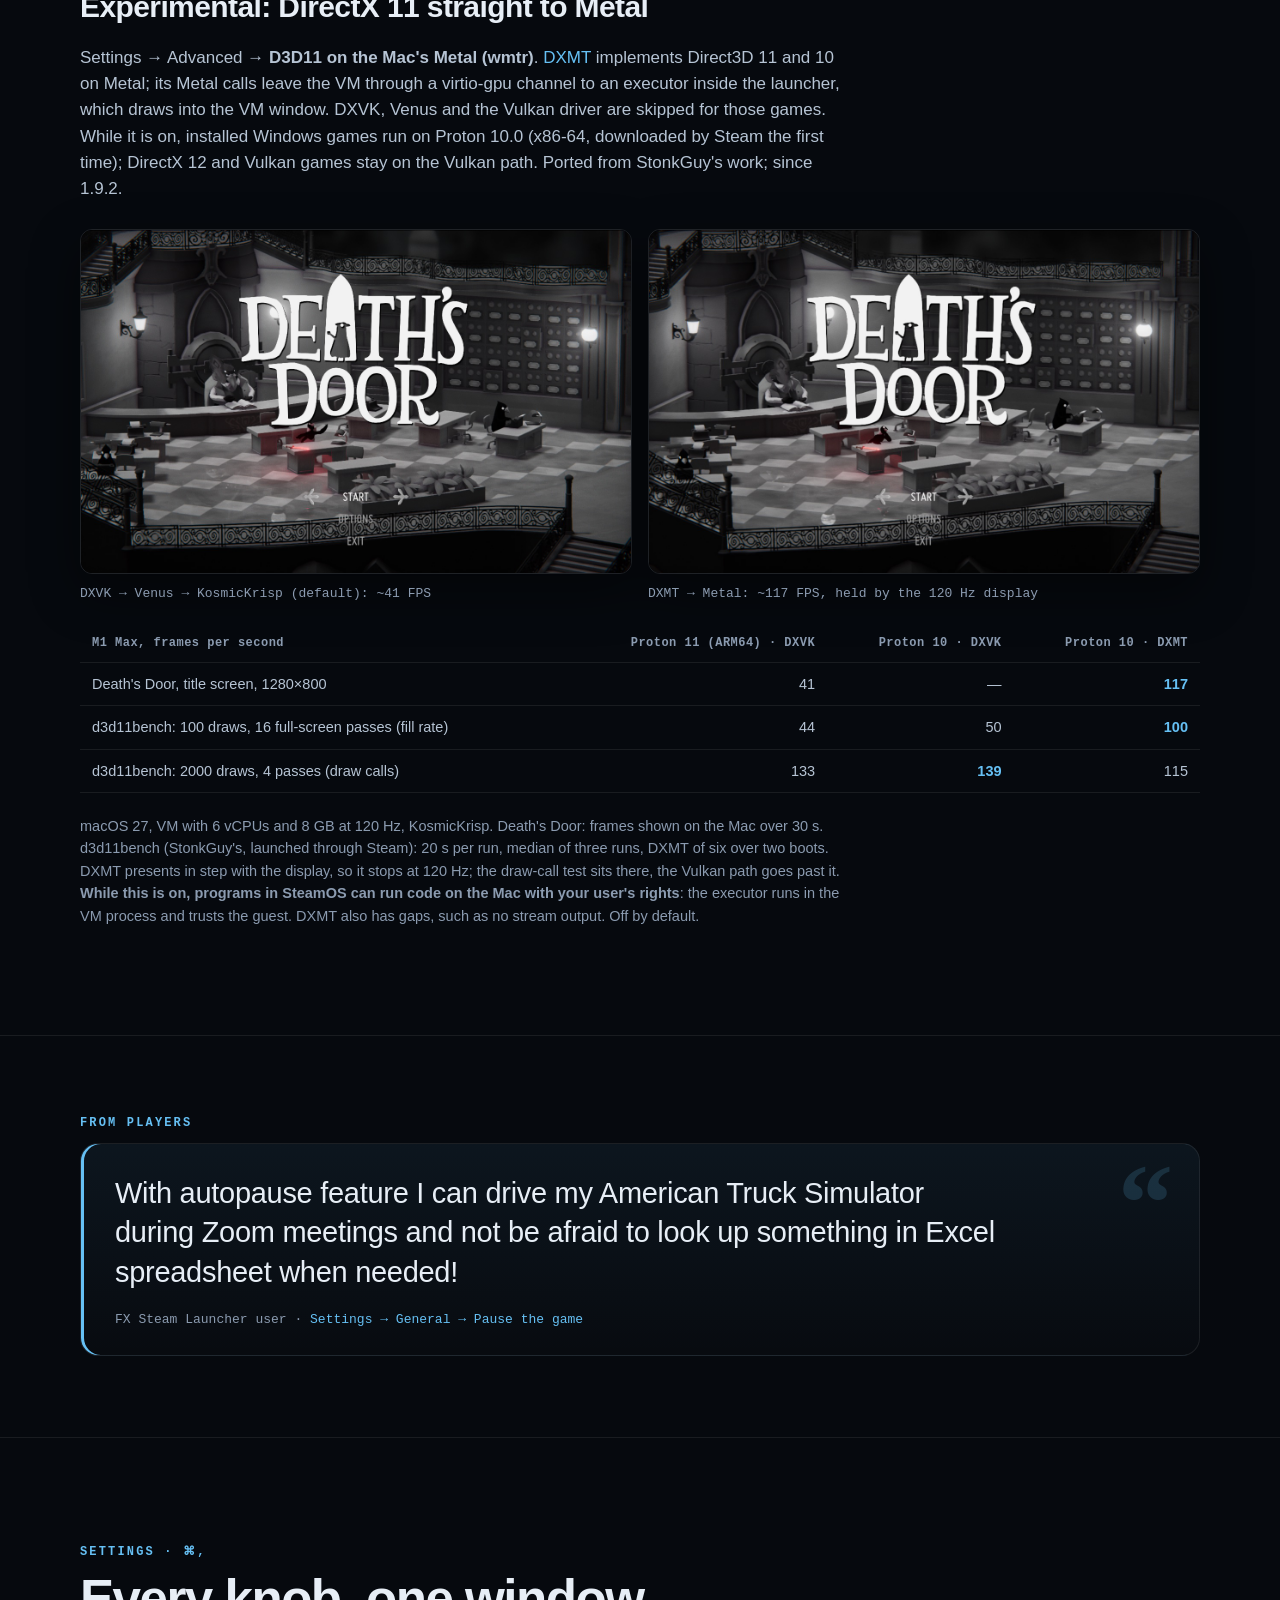
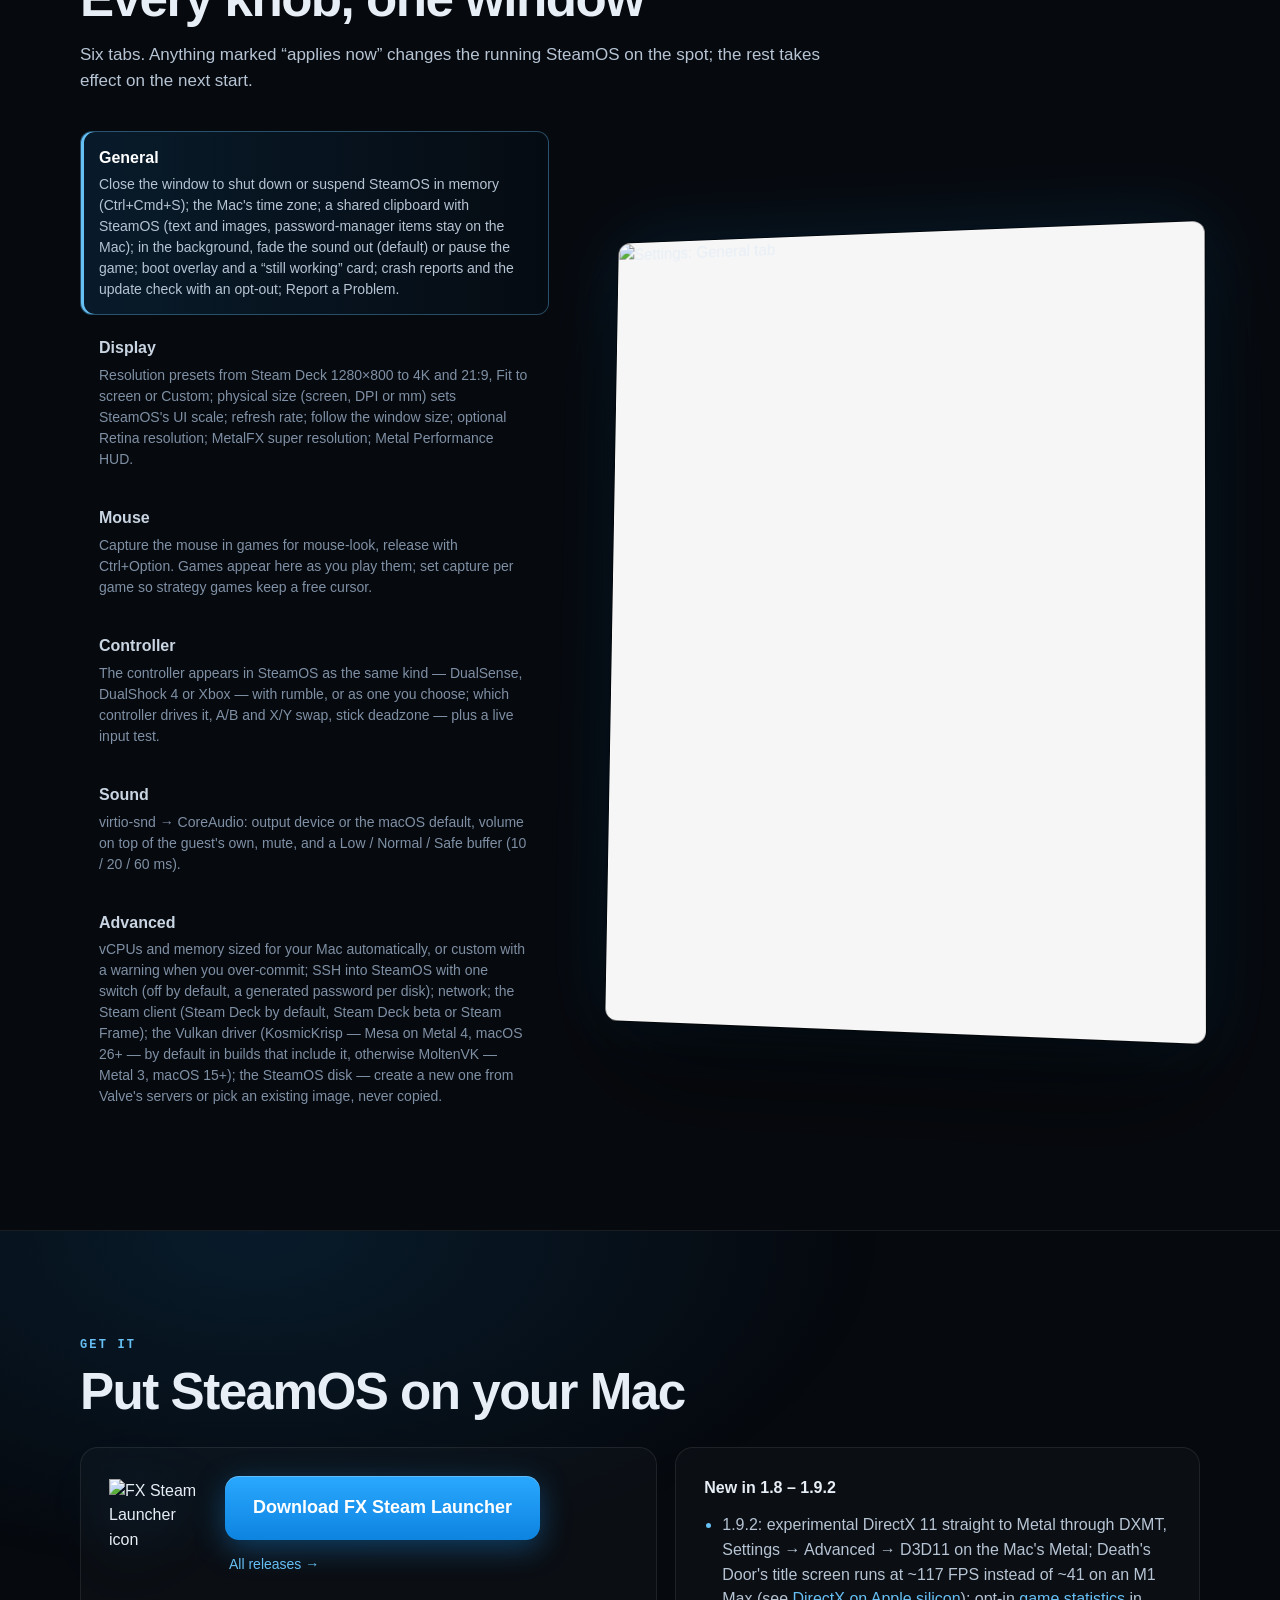
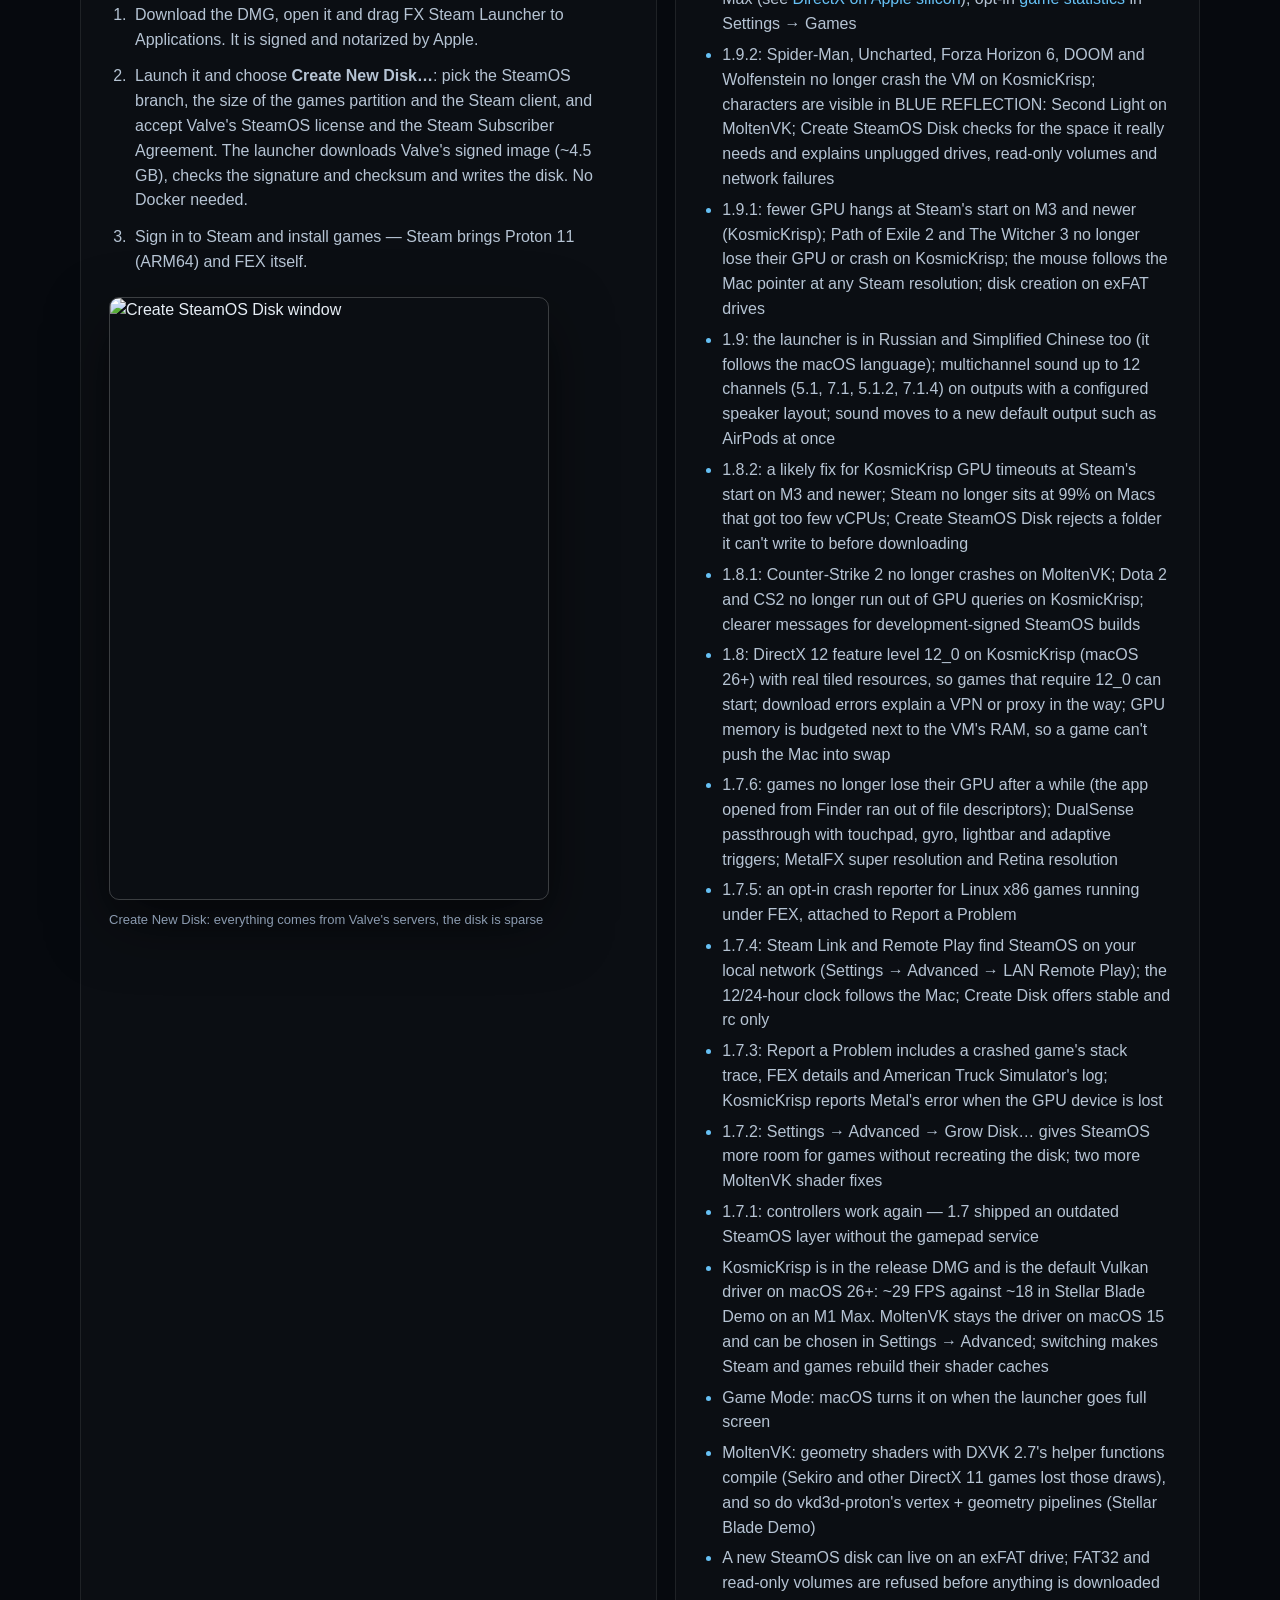
==== commit ae619ac3: "Site: Supported games on the landing page (live from the game statistics: launched, not rated mostly" ====
--- a/docs/index.html
+++ b/docs/index.html
@@ -338,6 +338,15 @@
         <p><span lang="en">Unreal Engine 4 · DirectX 12 · vkd3d-proton → Venus → MoltenVK or KosmicKrisp. 60 FPS at 1280×800 on an M4 Max with MoltenVK; on an M1 Max KosmicKrisp gives ~29 FPS where MoltenVK gives ~18. The first run compiles shaders for a few minutes.</span><span lang="ru">Unreal Engine 4 · DirectX 12 · vkd3d-proton → Venus → MoltenVK или KosmicKrisp. 60 FPS в 1280×800 на M4 Max с MoltenVK; на M1 Max KosmicKrisp даёт ~29 FPS там, где MoltenVK — ~18. При первом запуске несколько минут компилируются шейдеры.</span><span lang="zh">Unreal Engine 4 · DirectX 12 · vkd3d-proton → Venus → MoltenVK 或 KosmicKrisp。M4 Max + MoltenVK 在 1280×800 下 60 FPS；M1 Max 上 KosmicKrisp 约 29 FPS，MoltenVK 约 18。首次运行需几分钟编译着色器。</span></p>
       </div>
     </div>
+
+    <section class="supported-games" aria-labelledby="supported-games-title">
+      <h3 id="supported-games-title"><span lang="en">Supported games</span><span lang="ru">Поддерживаемые игры</span><span lang="zh">支持的游戏</span></h3>
+      <p class="section-lede"><span lang="en">From players' shared statistics, updated live.</span><span lang="ru">По статистике, которой делятся игроки, с обновлением в реальном времени.</span><span lang="zh">来自玩家分享的统计数据，实时更新。</span></p>
+      <div id="supported-games-grid" class="cards" hidden></div>
+      <p id="supported-games-empty" class="section-lede" hidden><span lang="en">No reports yet.</span><span lang="ru">Отчётов пока нет.</span><span lang="zh">暂无报告。</span></p>
+      <p id="supported-games-error" class="section-lede" hidden><span lang="en">Statistics are temporarily unavailable.</span><span lang="ru">Статистика временно недоступна.</span><span lang="zh">统计暂时不可用。</span></p>
+      <a id="supported-games-all" class="btn btn-primary" href="games.html"><span lang="en">All games and details →</span><span lang="ru">Все игры и подробности →</span><span lang="zh">全部游戏与详情 →</span></a>
+    </section>
 
     <div class="limits">
       <h3><span lang="en">Honest limits</span><span lang="ru">Честные ограничения</span><span lang="zh">坦诚的局限</span></h3>
@@ -576,6 +585,8 @@
   </div>
 </footer>
 
+<script src="assets/stats-api.js" defer></script>
 <script src="assets/app.js" defer></script>
+<script src="assets/supported-games.js" defer></script>
 </body>
 </html>
--- a/docs/assets/style.css
+++ b/docs/assets/style.css
@@ -333,6 +333,20 @@
 }
 .card h3 { margin: 0 0 8px; font-size: 17px; }
 .card p { margin: 0; color: var(--muted); font-size: 14.5px; }
+
+/* Live compatibility highlights use the same cards as the recorded game examples above. */
+.supported-games { margin-top: 44px; padding-top: 32px; border-top: 1px solid var(--line); scroll-margin-top: 90px; }
+.supported-games > h3 { margin: 0 0 12px; font-size: clamp(24px, 3vw, 34px); letter-spacing: -.025em; }
+.supported-games > .section-lede { margin-bottom: 22px; }
+.supported-games > .btn { margin-top: 22px; }
+.supported-games [hidden] { display: none !important; }
+.supported-game { display: flex; flex-direction: column; align-items: flex-start; gap: 10px; color: var(--text); }
+.supported-game:hover { border-color: var(--steam2); text-decoration: none; }
+.supported-game:focus-visible { outline: 2px solid var(--steam2); outline-offset: 4px; }
+.supported-game h4 { margin: 0; font-size: 17px; line-height: 1.35; }
+.supported-game strong { color: var(--text); font-variant-numeric: tabular-nums; }
+.supported-badge { color: var(--steam2); background: rgba(102, 192, 244, .1); border-radius: 999px; padding: 4px 9px; font-size: 12px; font-weight: 650; }
+.supported-well { color: #4ade80; background: rgba(74, 222, 128, .1); }
 .limits { margin-top: 44px; padding: 24px 26px; border-radius: 16px; border: 1px dashed rgba(255, 255, 255, .14); }
 .limits h3 { margin: 0 0 12px; font-size: 15px; font-family: var(--mono); letter-spacing: .1em; text-transform: uppercase; color: #ffb37a; }
 .limits ul { margin: 0; padding-left: 18px; color: #a9b8c9; }
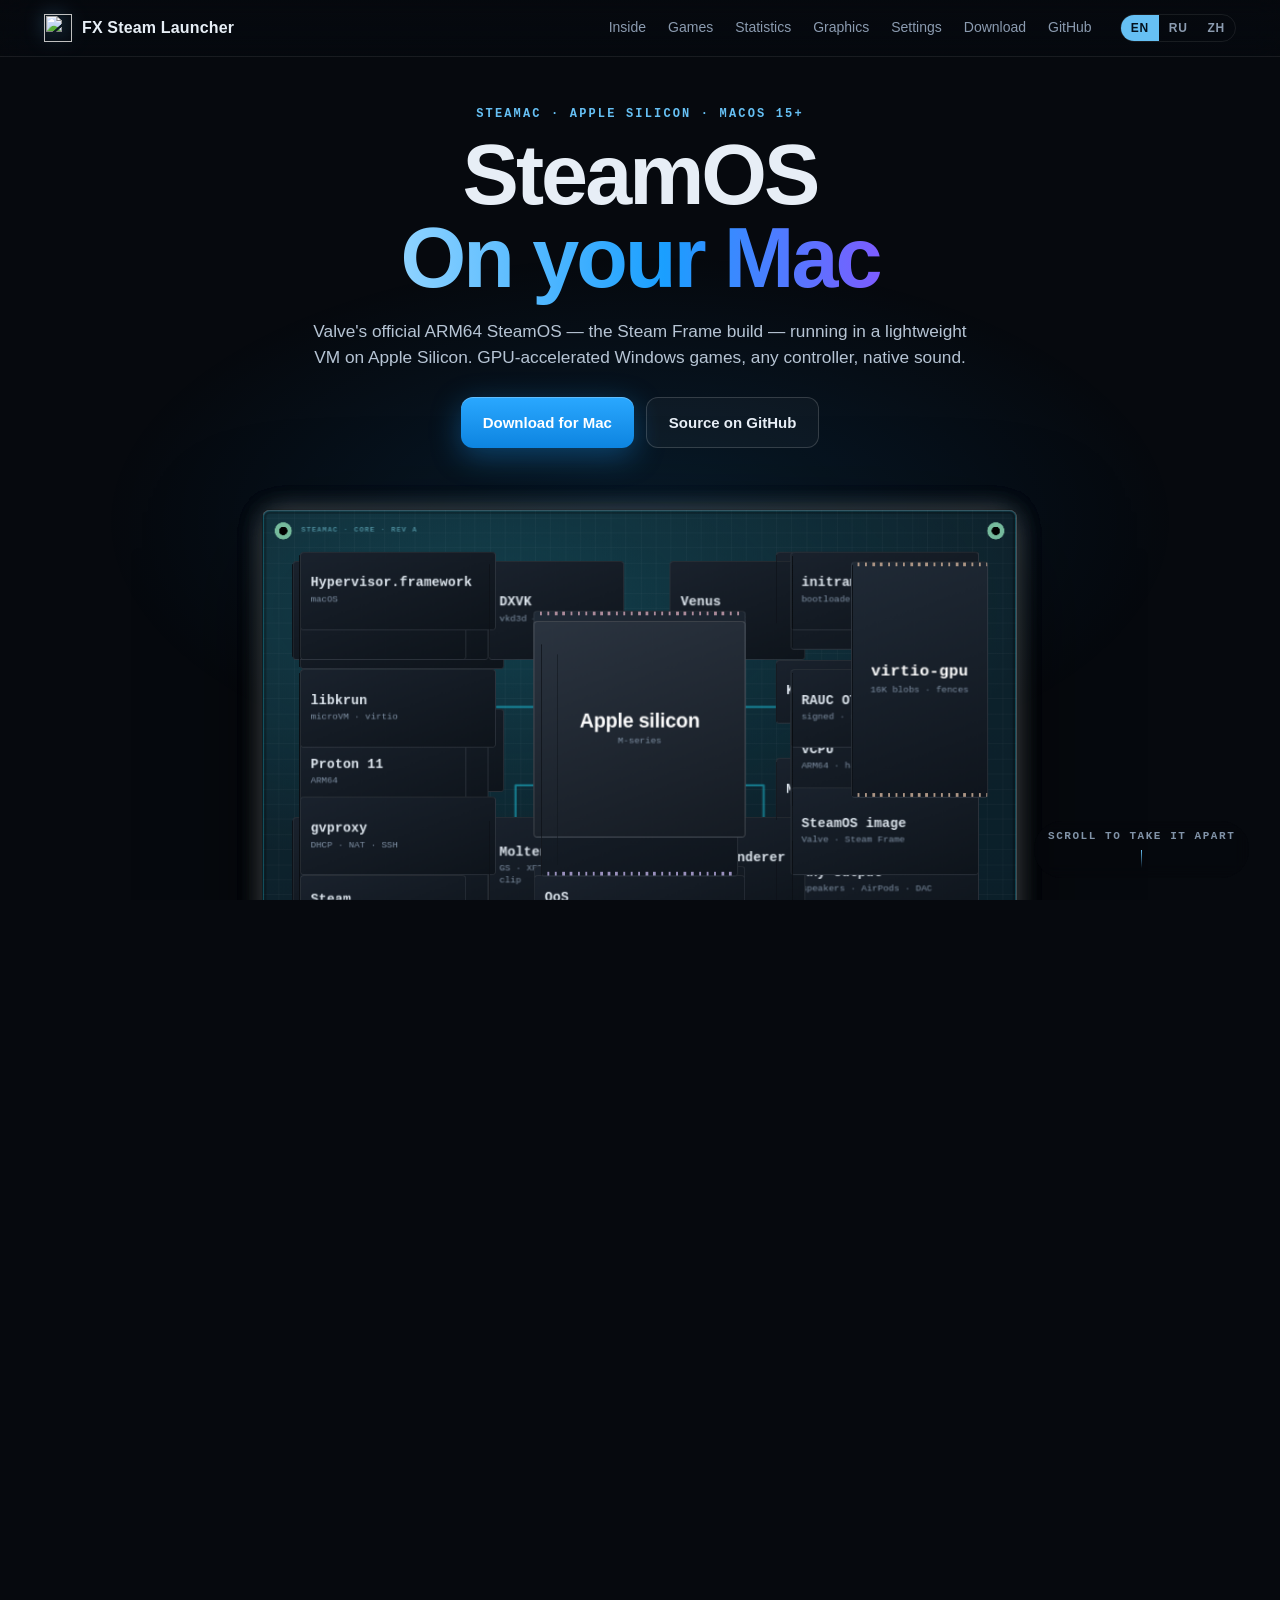
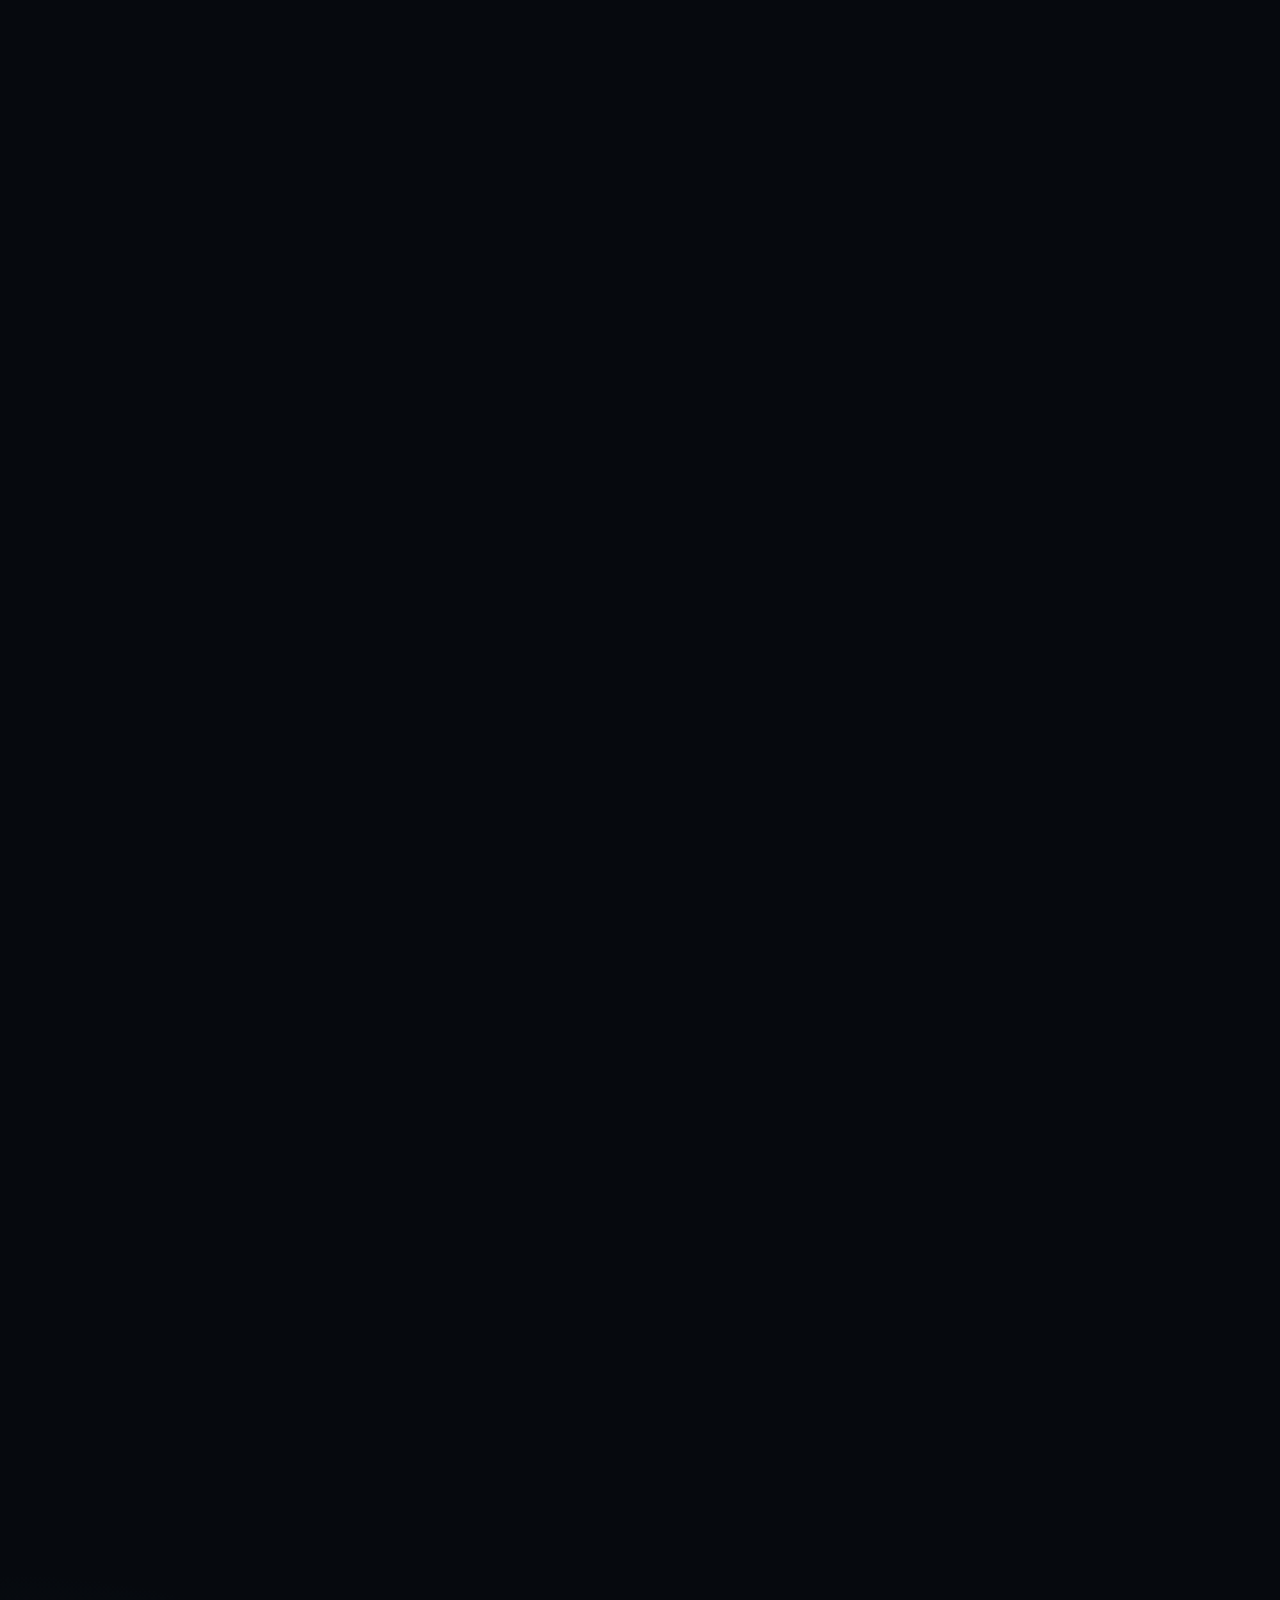
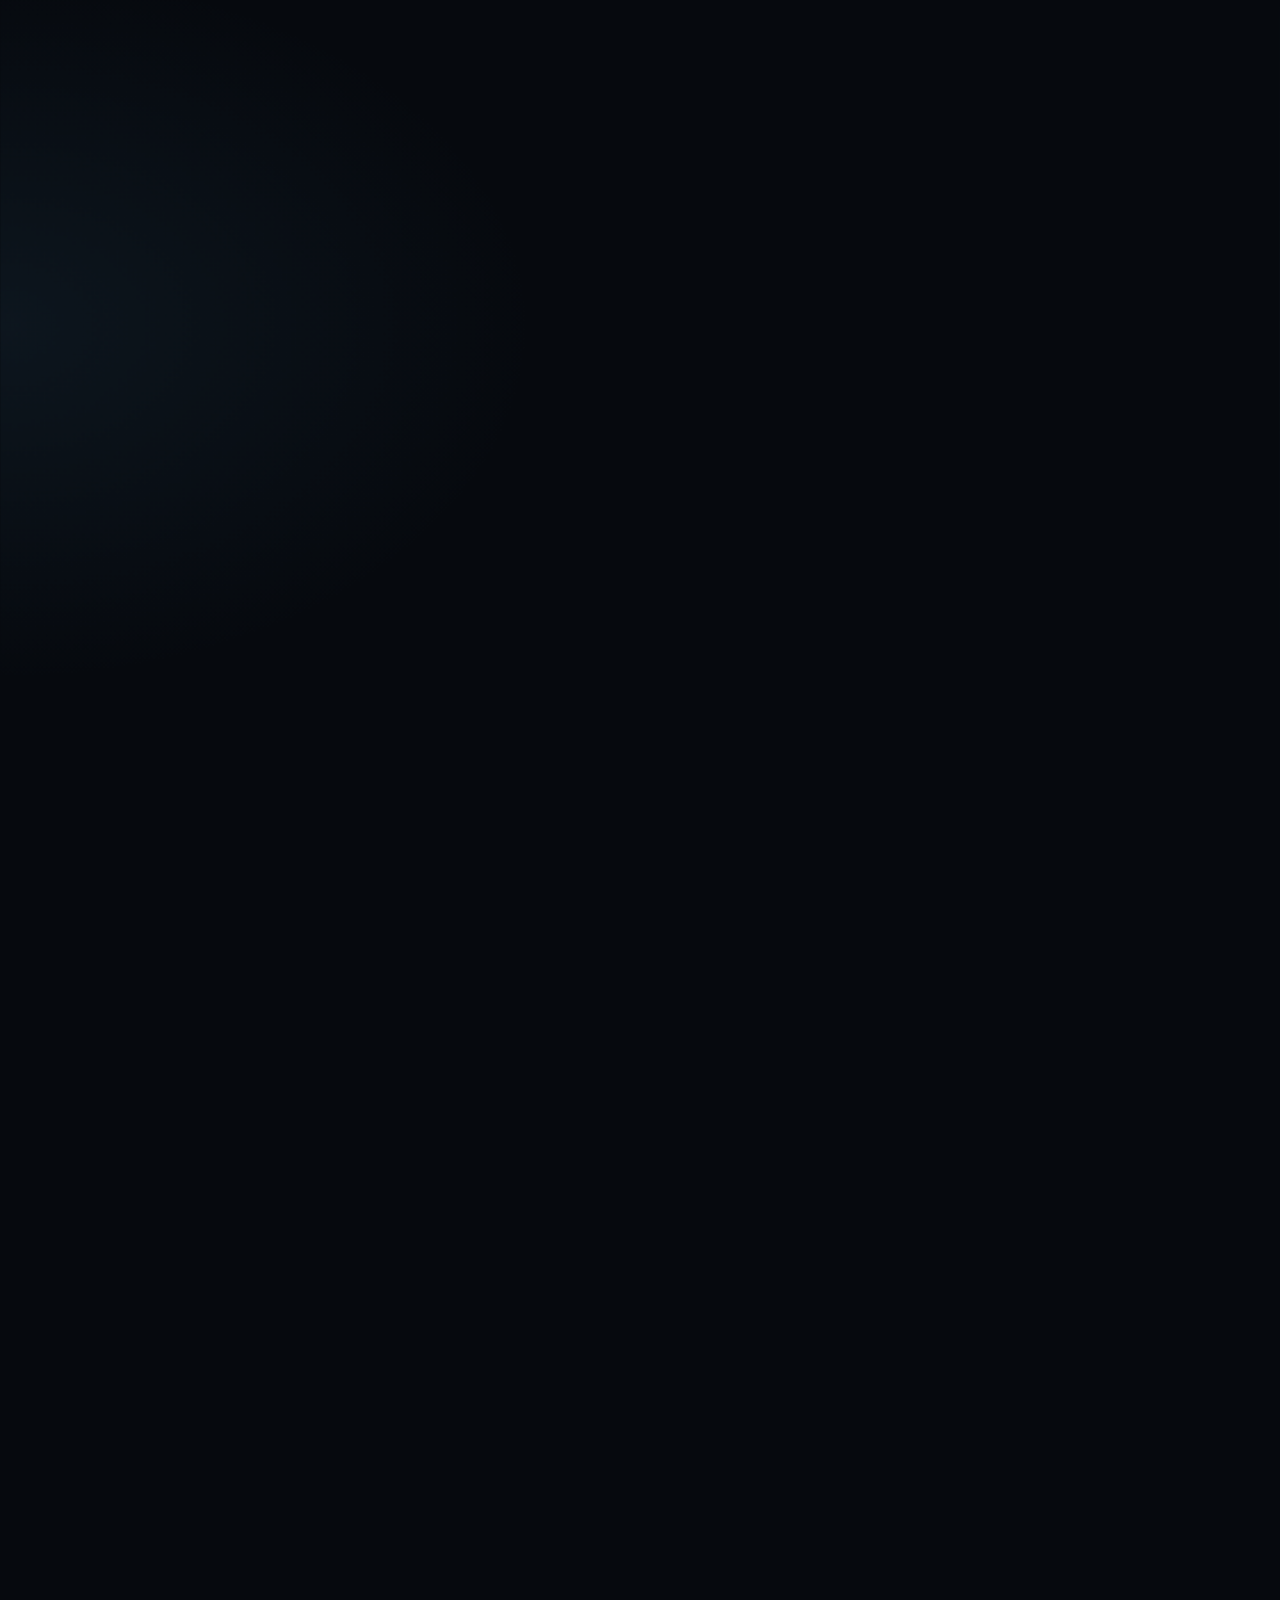
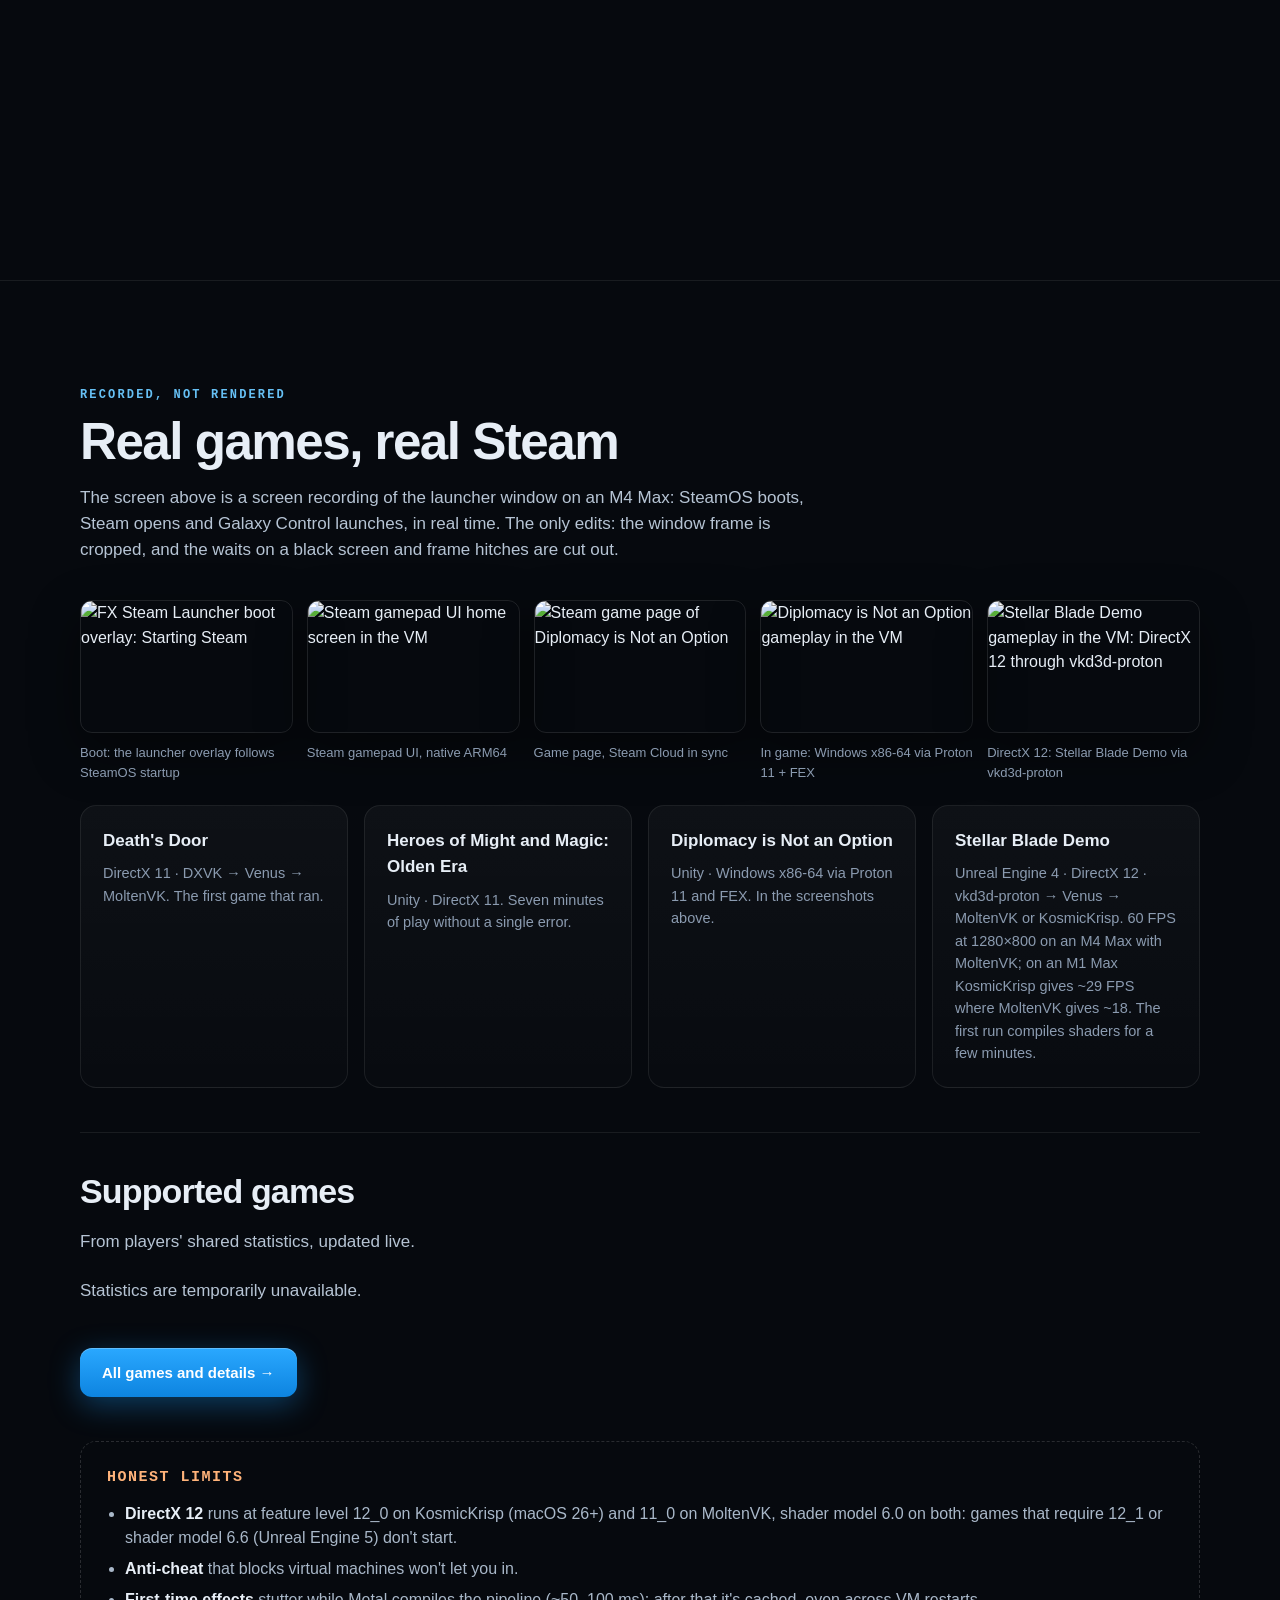
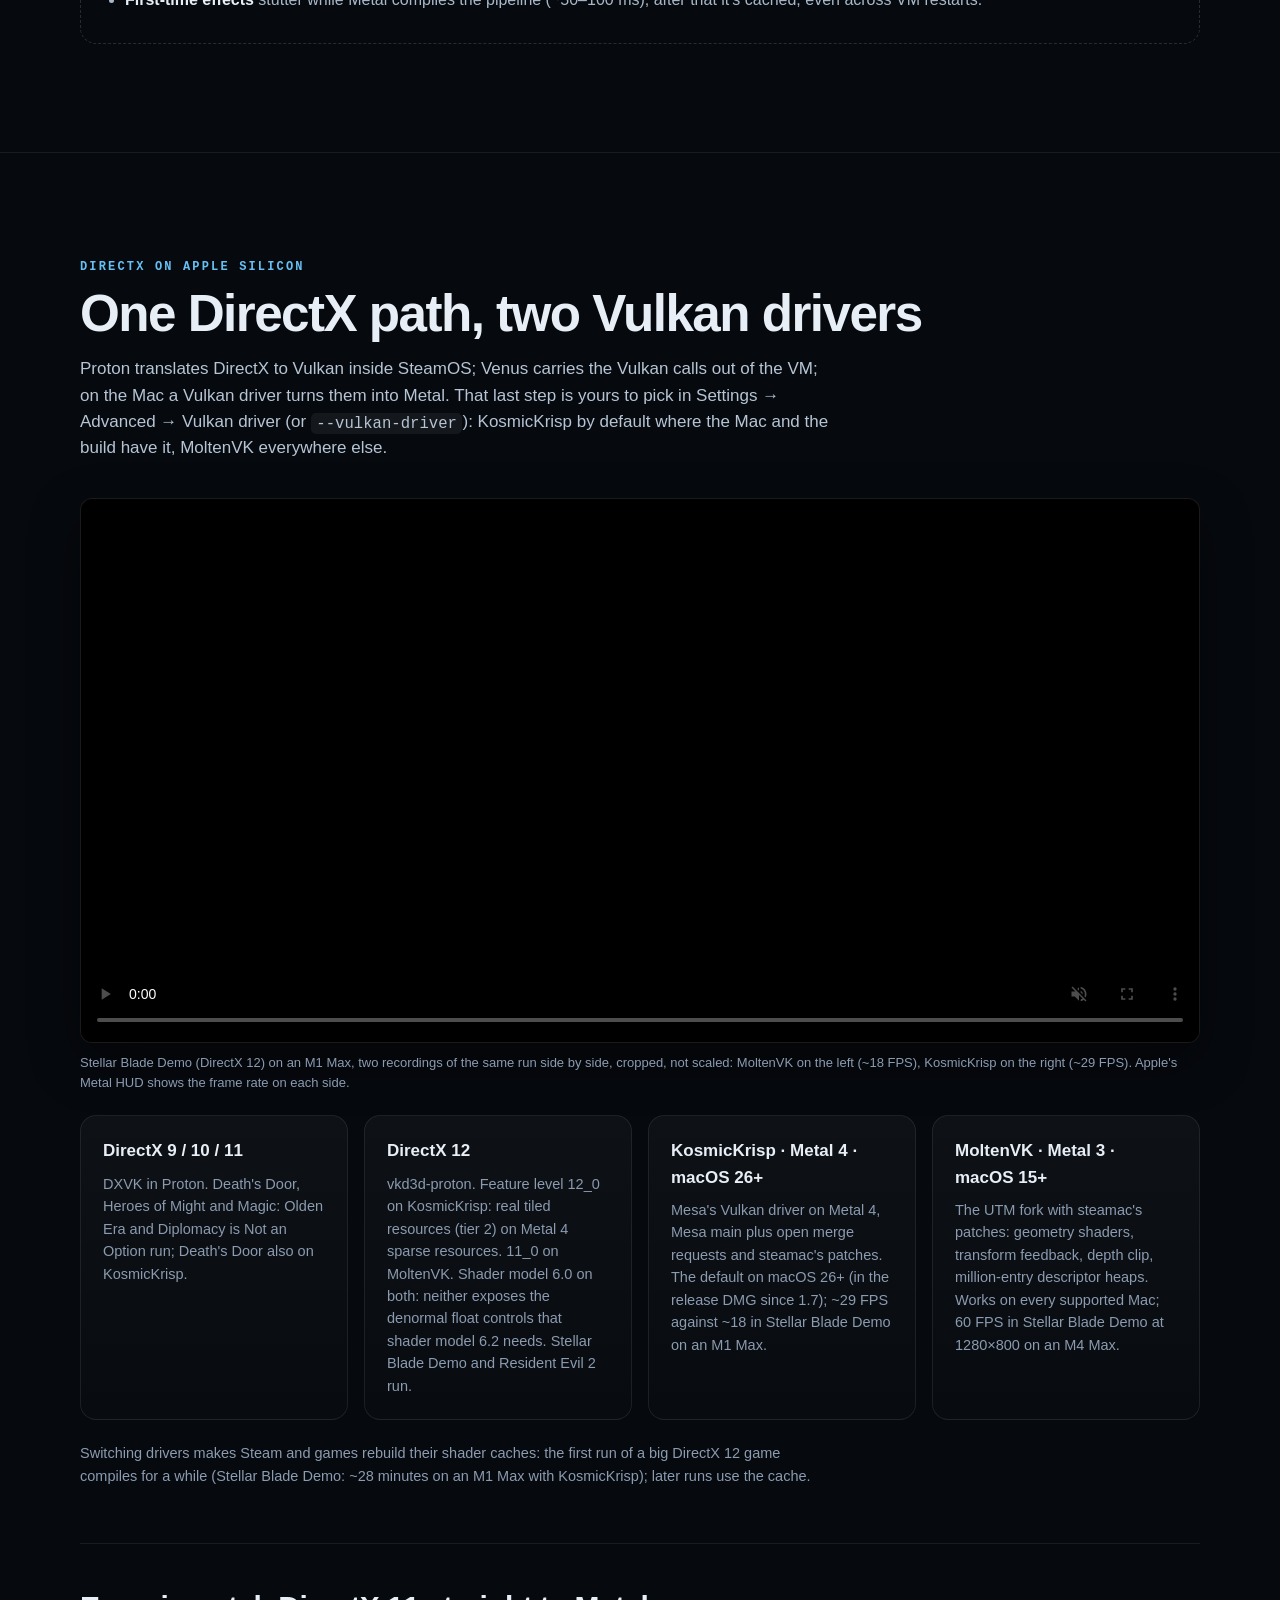
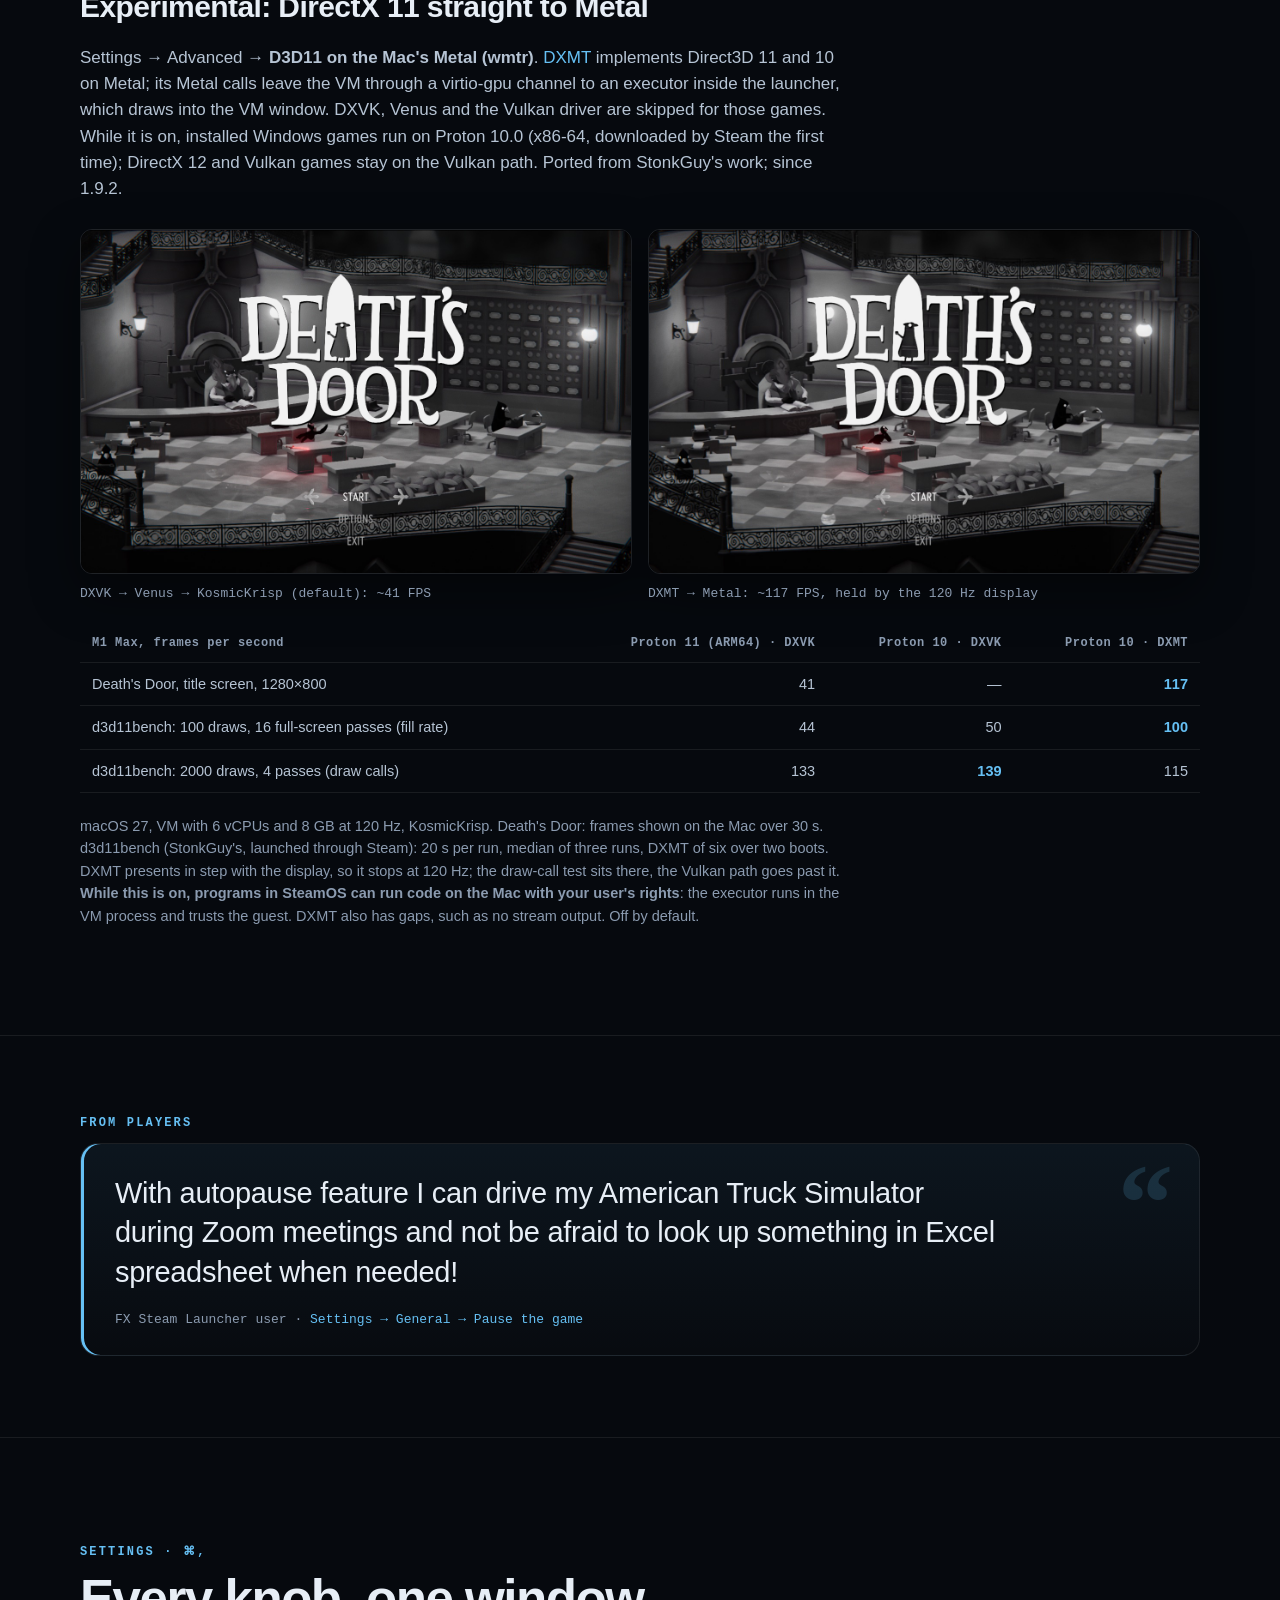
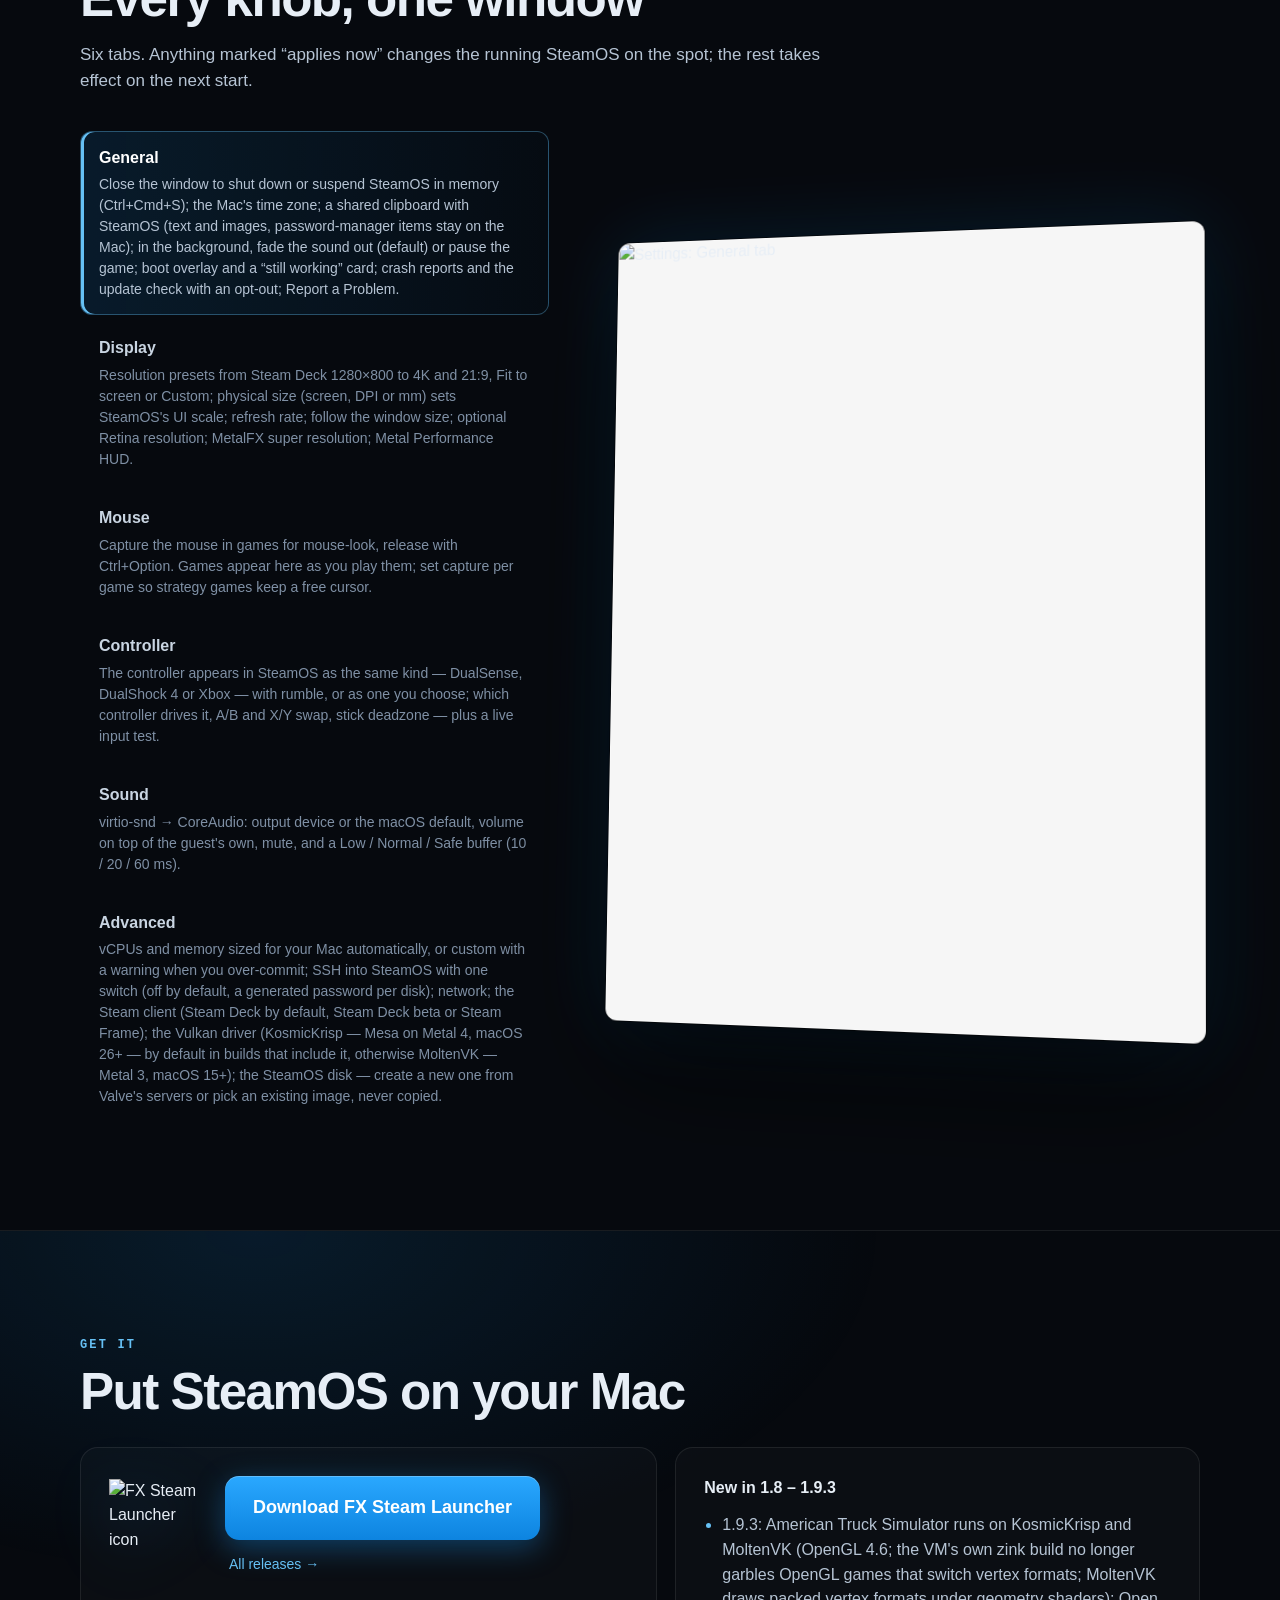
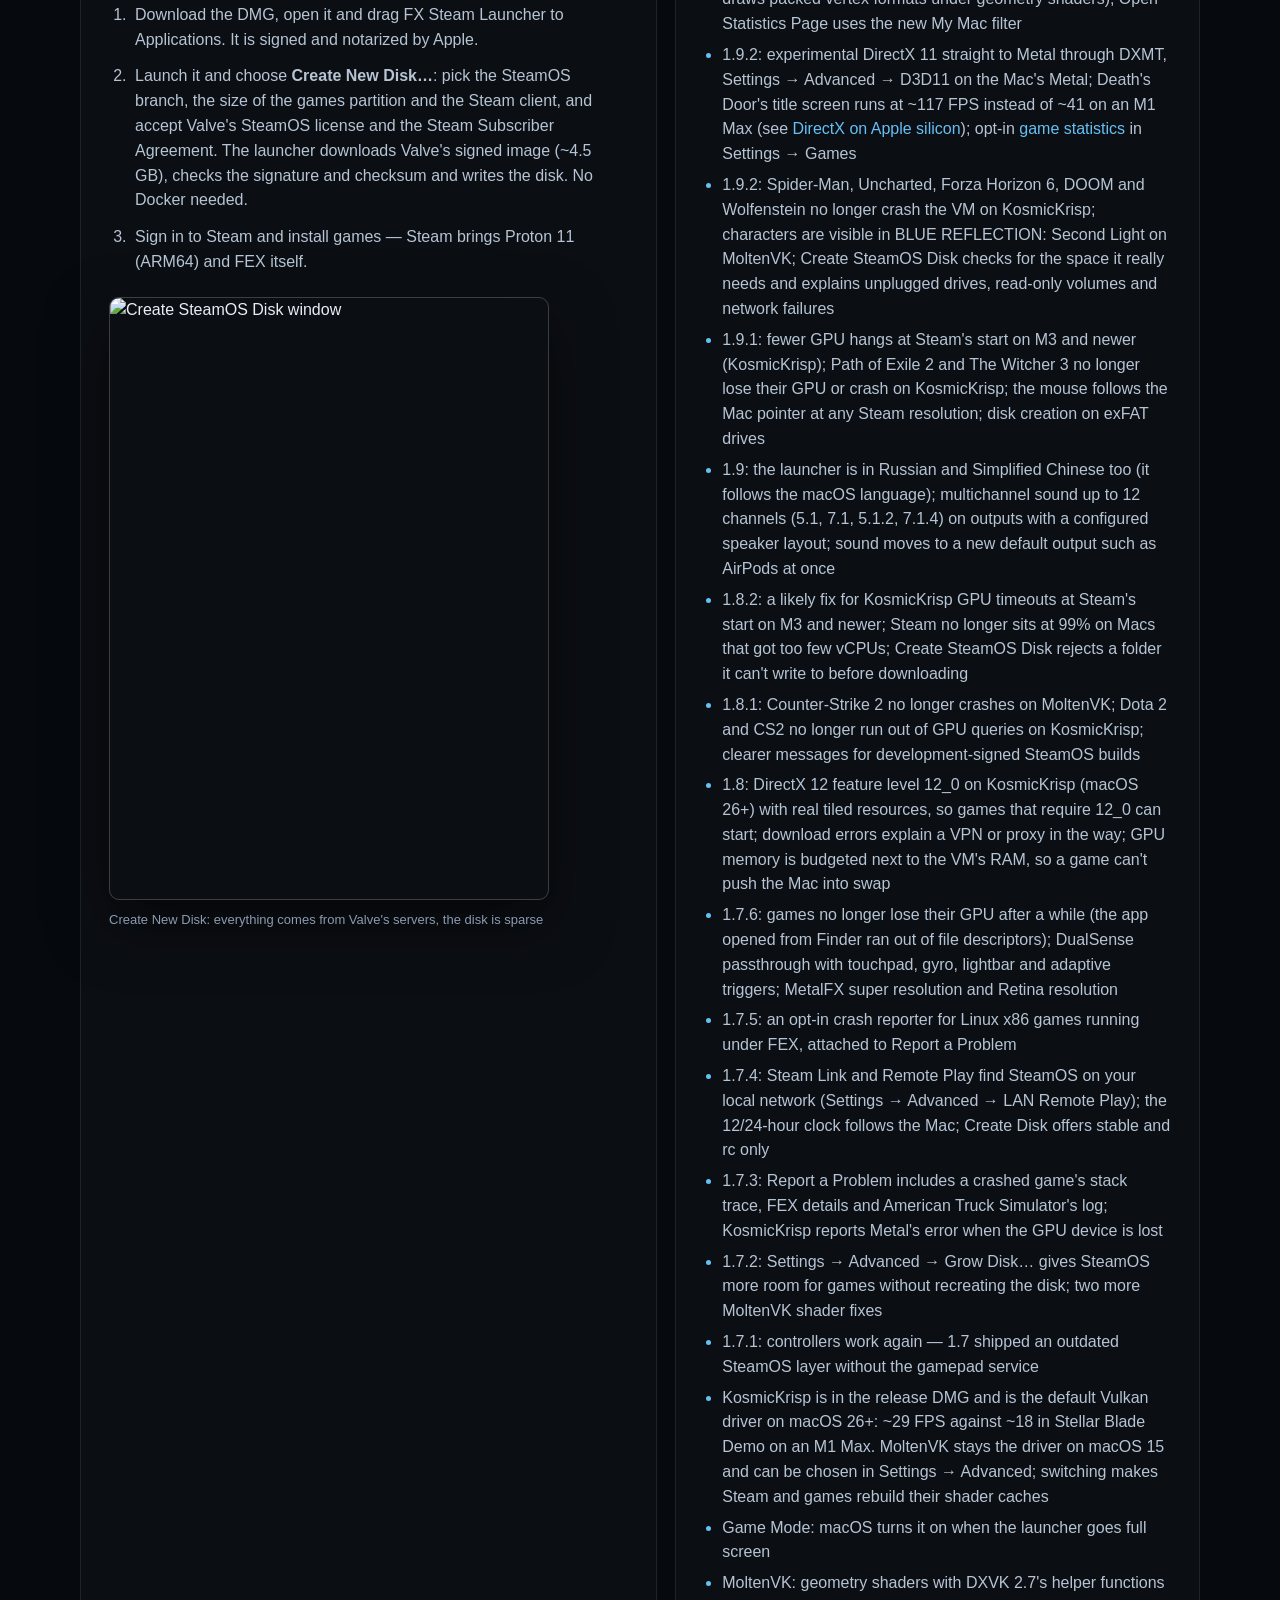
==== commit dd0a6516: "Site: 1.9.3 news (American Truck Simulator on KosmicKrisp and MoltenVK: OpenGL 4.6, the VM's own zin" ====
--- a/docs/index.html
+++ b/docs/index.html
@@ -534,8 +534,9 @@
       </div>
 
       <div class="get-card">
-        <h3><span lang="en">New in 1.8 – 1.9.2</span><span lang="ru">Новое в 1.8 – 1.9.2</span><span lang="zh">1.8 – 1.9.2 新特性</span></h3>
+        <h3><span lang="en">New in 1.8 – 1.9.3</span><span lang="ru">Новое в 1.8 – 1.9.3</span><span lang="zh">1.8 – 1.9.3 新特性</span></h3>
         <ul class="news">
+          <li><span lang="en">1.9.3: American Truck Simulator runs on KosmicKrisp and MoltenVK (OpenGL 4.6; the VM's own zink build no longer garbles OpenGL games that switch vertex formats; MoltenVK draws packed vertex formats under geometry shaders); Open Statistics Page uses the new My Mac filter</span><span lang="ru">1.9.3: American Truck Simulator работает на KosmicKrisp и MoltenVK (OpenGL 4.6; собственная сборка zink в ВМ больше не ломает геометрию OpenGL-игр, меняющих формат вершин; MoltenVK рисует упакованные вершинные форматы под геометрическими шейдерами); «Открыть страницу статистики» включает новый фильтр «Мой Mac»</span><span lang="zh">1.9.3：American Truck Simulator 可在 KosmicKrisp 与 MoltenVK 上运行（OpenGL 4.6；虚拟机自带的 zink 构建不再让切换顶点格式的 OpenGL 游戏几何错乱；MoltenVK 在几何着色器下可绘制打包顶点格式）；“打开统计页面”使用新的“我的 Mac”筛选</span></li>
           <li><span lang="en">1.9.2: experimental DirectX 11 straight to Metal through DXMT, Settings → Advanced → D3D11 on the Mac's Metal; Death's Door's title screen runs at ~117 FPS instead of ~41 on an M1 Max (see <a href="#dxmt">DirectX on Apple silicon</a>); opt-in <a href="games.html">game statistics</a> in Settings → Games</span><span lang="ru">1.9.2: экспериментальный DirectX 11 прямо в Metal через DXMT, Настройки → Дополнительно → D3D11 на Metal этого Mac; главное меню Death's Door — ~117 FPS вместо ~41 на M1 Max (см. <a href="#dxmt">DirectX на Apple silicon</a>); <a href="games.html">статистика игр</a> по согласию, Настройки → Игры</span><span lang="zh">1.9.2：经 DXMT 让 DirectX 11 直达 Metal（实验性），设置 → 高级 → 在 Mac 的 Metal 上运行 D3D11；M1 Max 上 Death's Door 标题画面约 117 FPS，此前约 41（见 <a href="#dxmt">Apple 芯片上的 DirectX</a>）；可选的<a href="games.html">游戏统计</a>，设置 → 游戏</span></li>
           <li><span lang="en">1.9.2: Spider-Man, Uncharted, Forza Horizon 6, DOOM and Wolfenstein no longer crash the VM on KosmicKrisp; characters are visible in BLUE REFLECTION: Second Light on MoltenVK; Create SteamOS Disk checks for the space it really needs and explains unplugged drives, read-only volumes and network failures</span><span lang="ru">1.9.2: Spider-Man, Uncharted, Forza Horizon 6, DOOM и Wolfenstein больше не роняют ВМ на KosmicKrisp; в BLUE REFLECTION: Second Light на MoltenVK видны персонажи; «Создать диск SteamOS» проверяет реально нужное место и объясняет отключённые диски, тома только для чтения и сетевые сбои</span><span lang="zh">1.9.2：Spider-Man、Uncharted、Forza Horizon 6、DOOM 与 Wolfenstein 在 KosmicKrisp 上不再导致虚拟机崩溃；MoltenVK 上 BLUE REFLECTION: Second Light 的角色可见；“创建 SteamOS 磁盘”检查实际所需空间，并说明磁盘断开、只读卷与网络错误</span></li>
           <li><span lang="en">1.9.1: fewer GPU hangs at Steam's start on M3 and newer (KosmicKrisp); Path of Exile 2 and The Witcher 3 no longer lose their GPU or crash on KosmicKrisp; the mouse follows the Mac pointer at any Steam resolution; disk creation on exFAT drives</span><span lang="ru">1.9.1: меньше зависаний GPU при старте Steam на M3 и новее (KosmicKrisp); Path of Exile 2 и The Witcher 3 больше не теряют GPU и не падают на KosmicKrisp; мышь следует за указателем Mac при любом разрешении в Steam; создание диска на exFAT</span><span lang="zh">1.9.1：减少 M3 及更新机型在 Steam 启动时的 GPU 挂起（KosmicKrisp）；Path of Exile 2 与 The Witcher 3 在 KosmicKrisp 上不再丢失 GPU 或崩溃；任意 Steam 分辨率下鼠标都跟随 Mac 指针；可在 exFAT 磁盘上创建磁盘</span></li>
